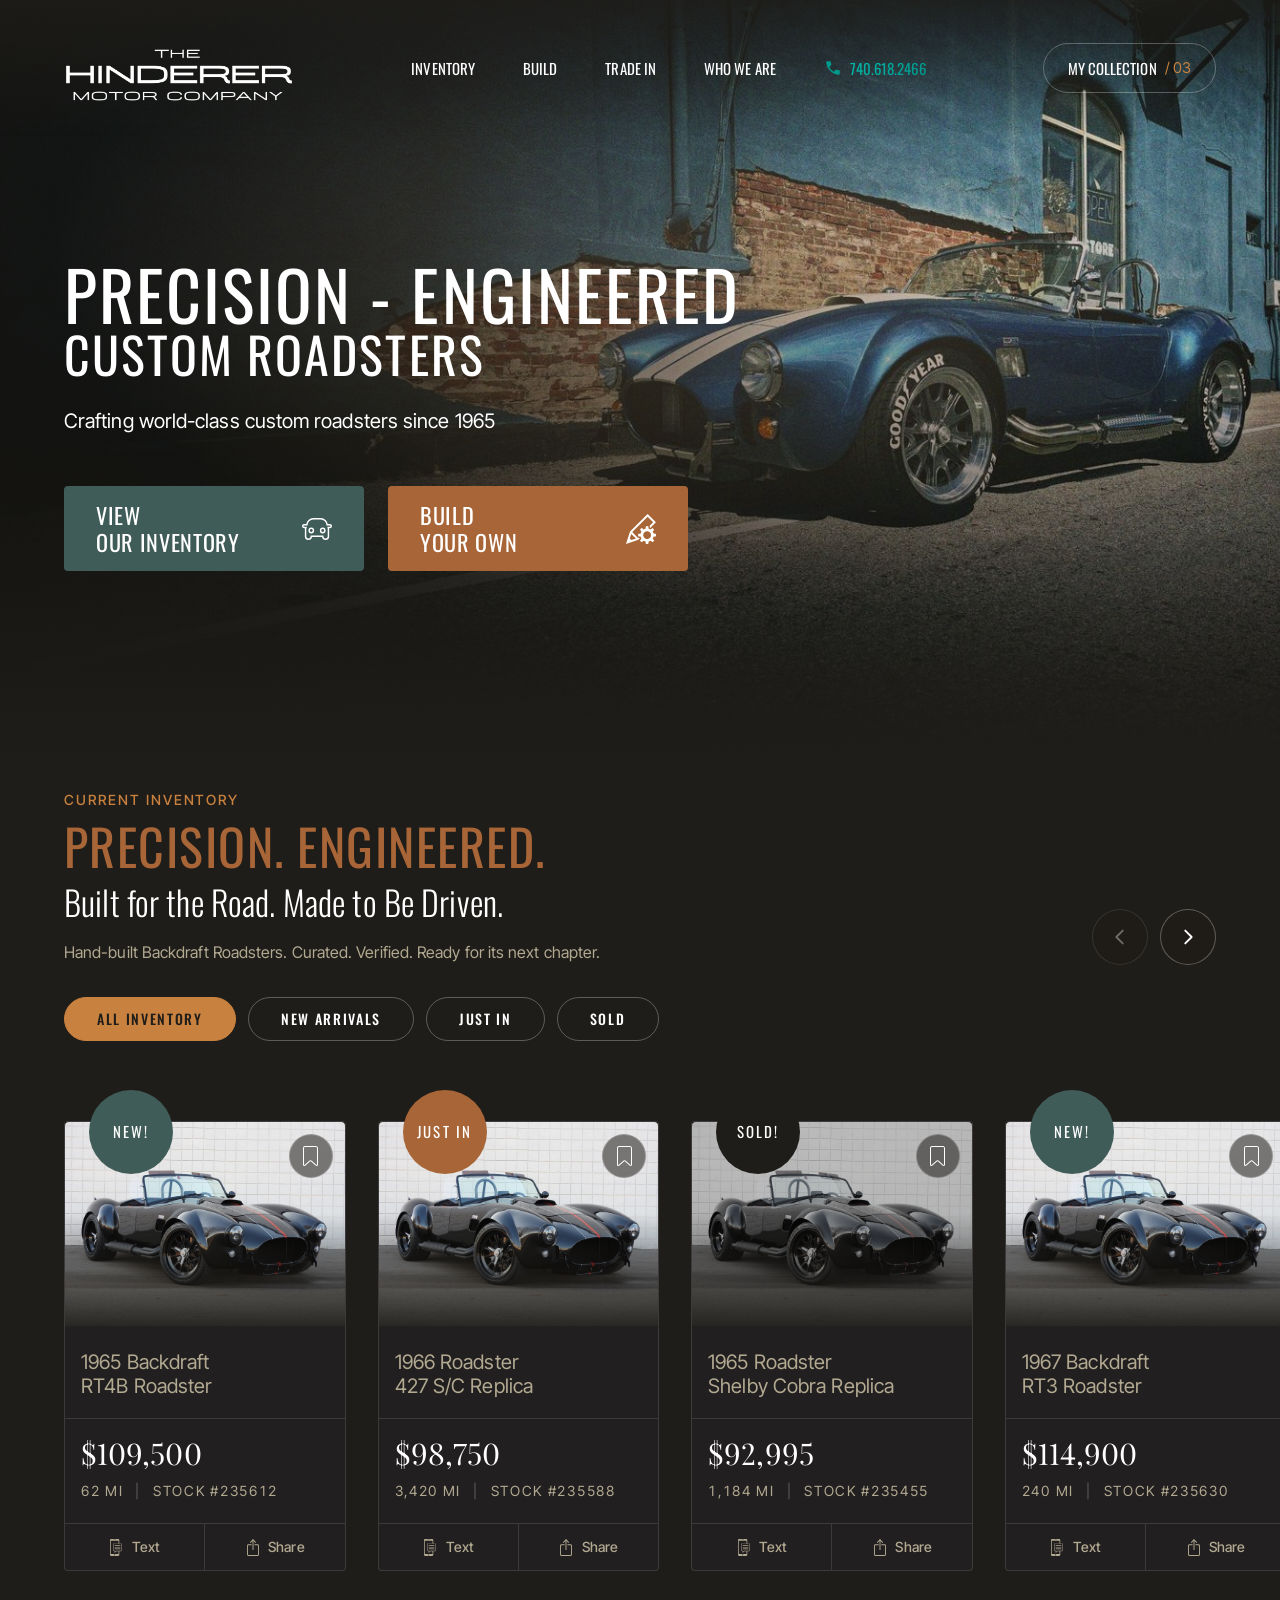
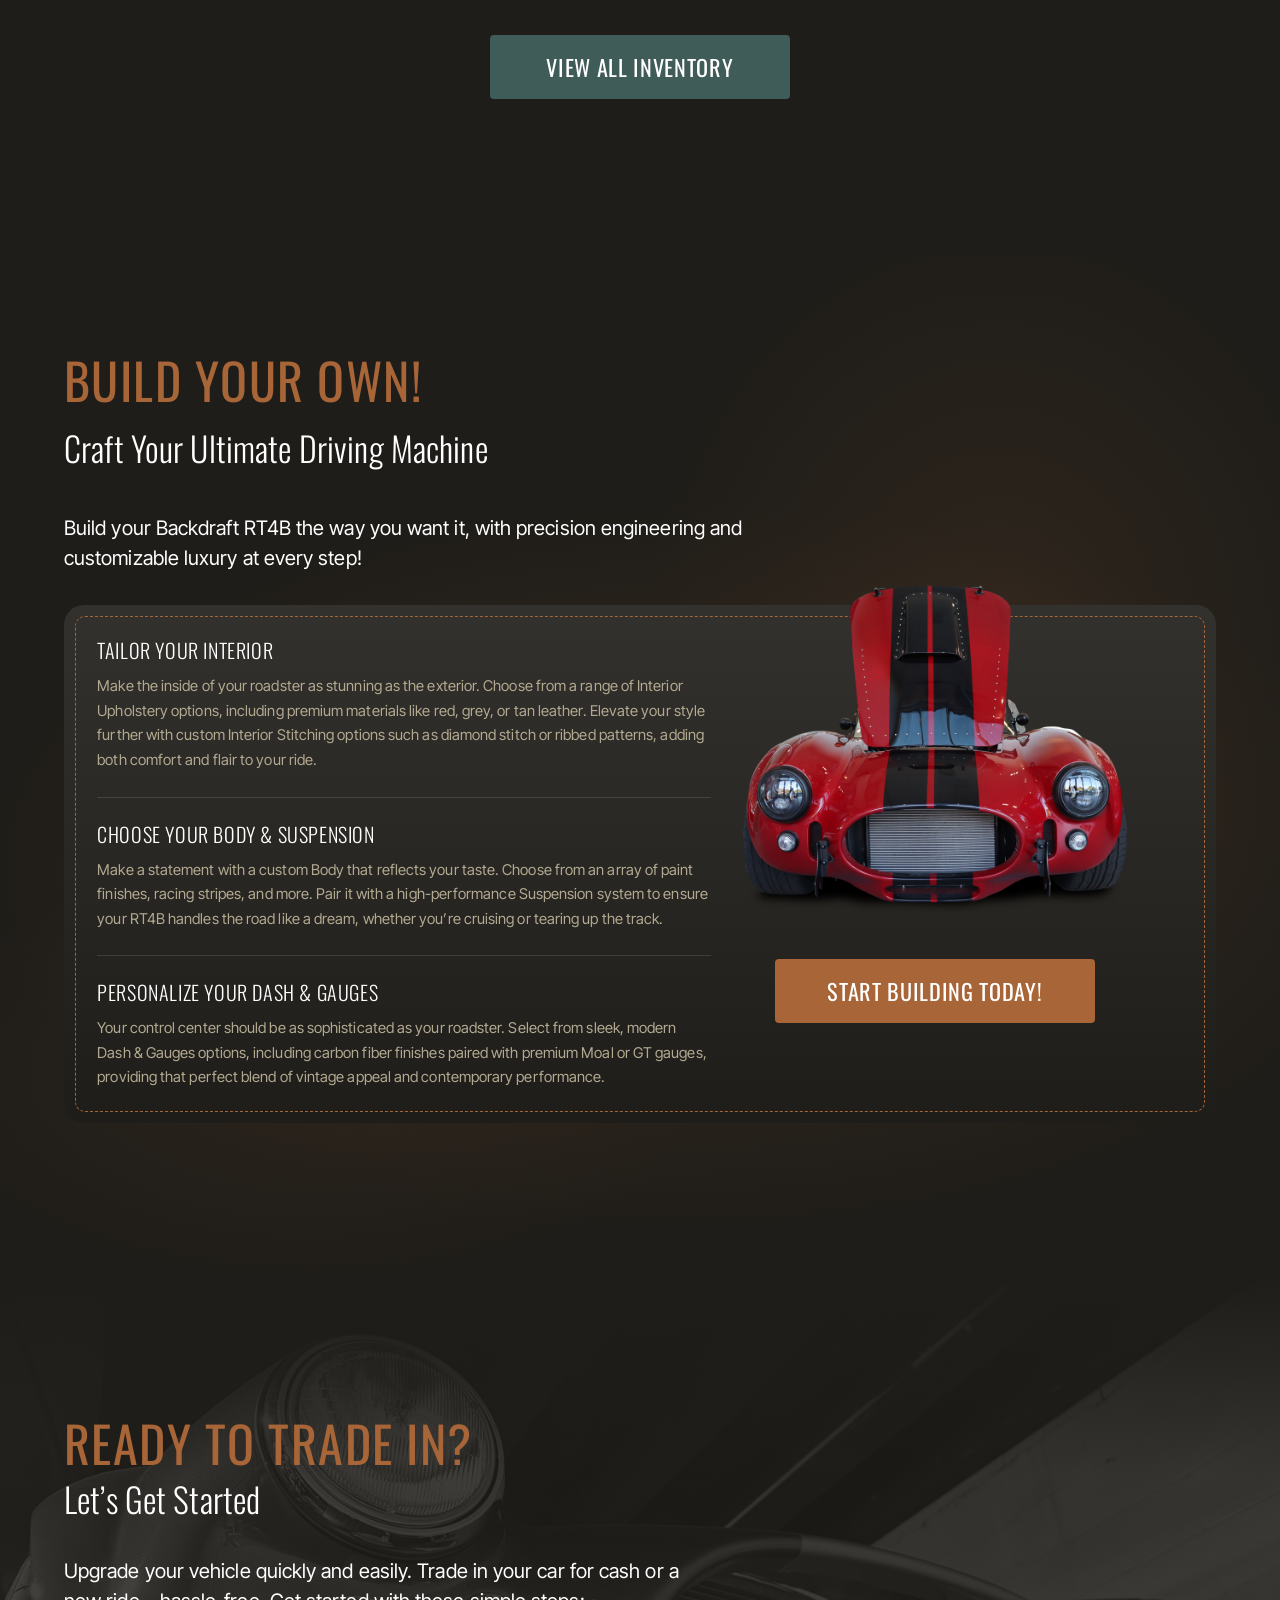
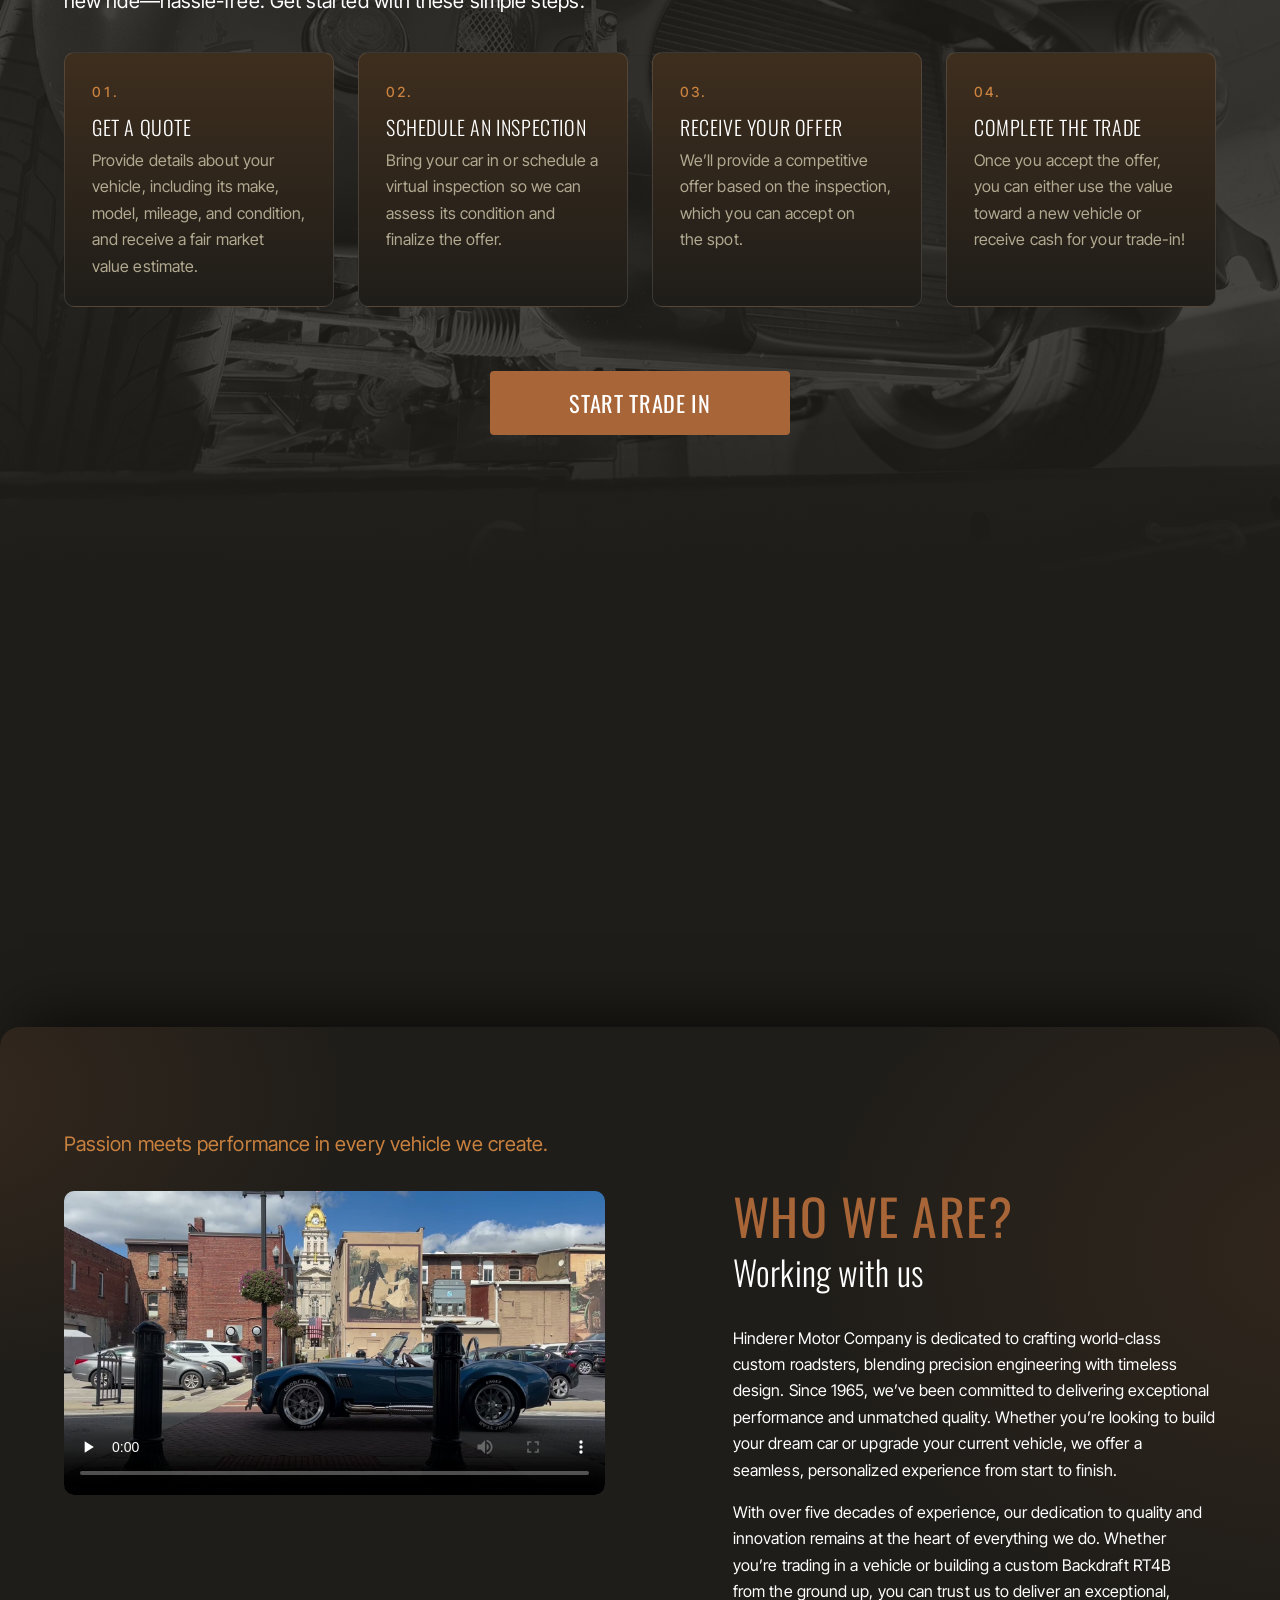
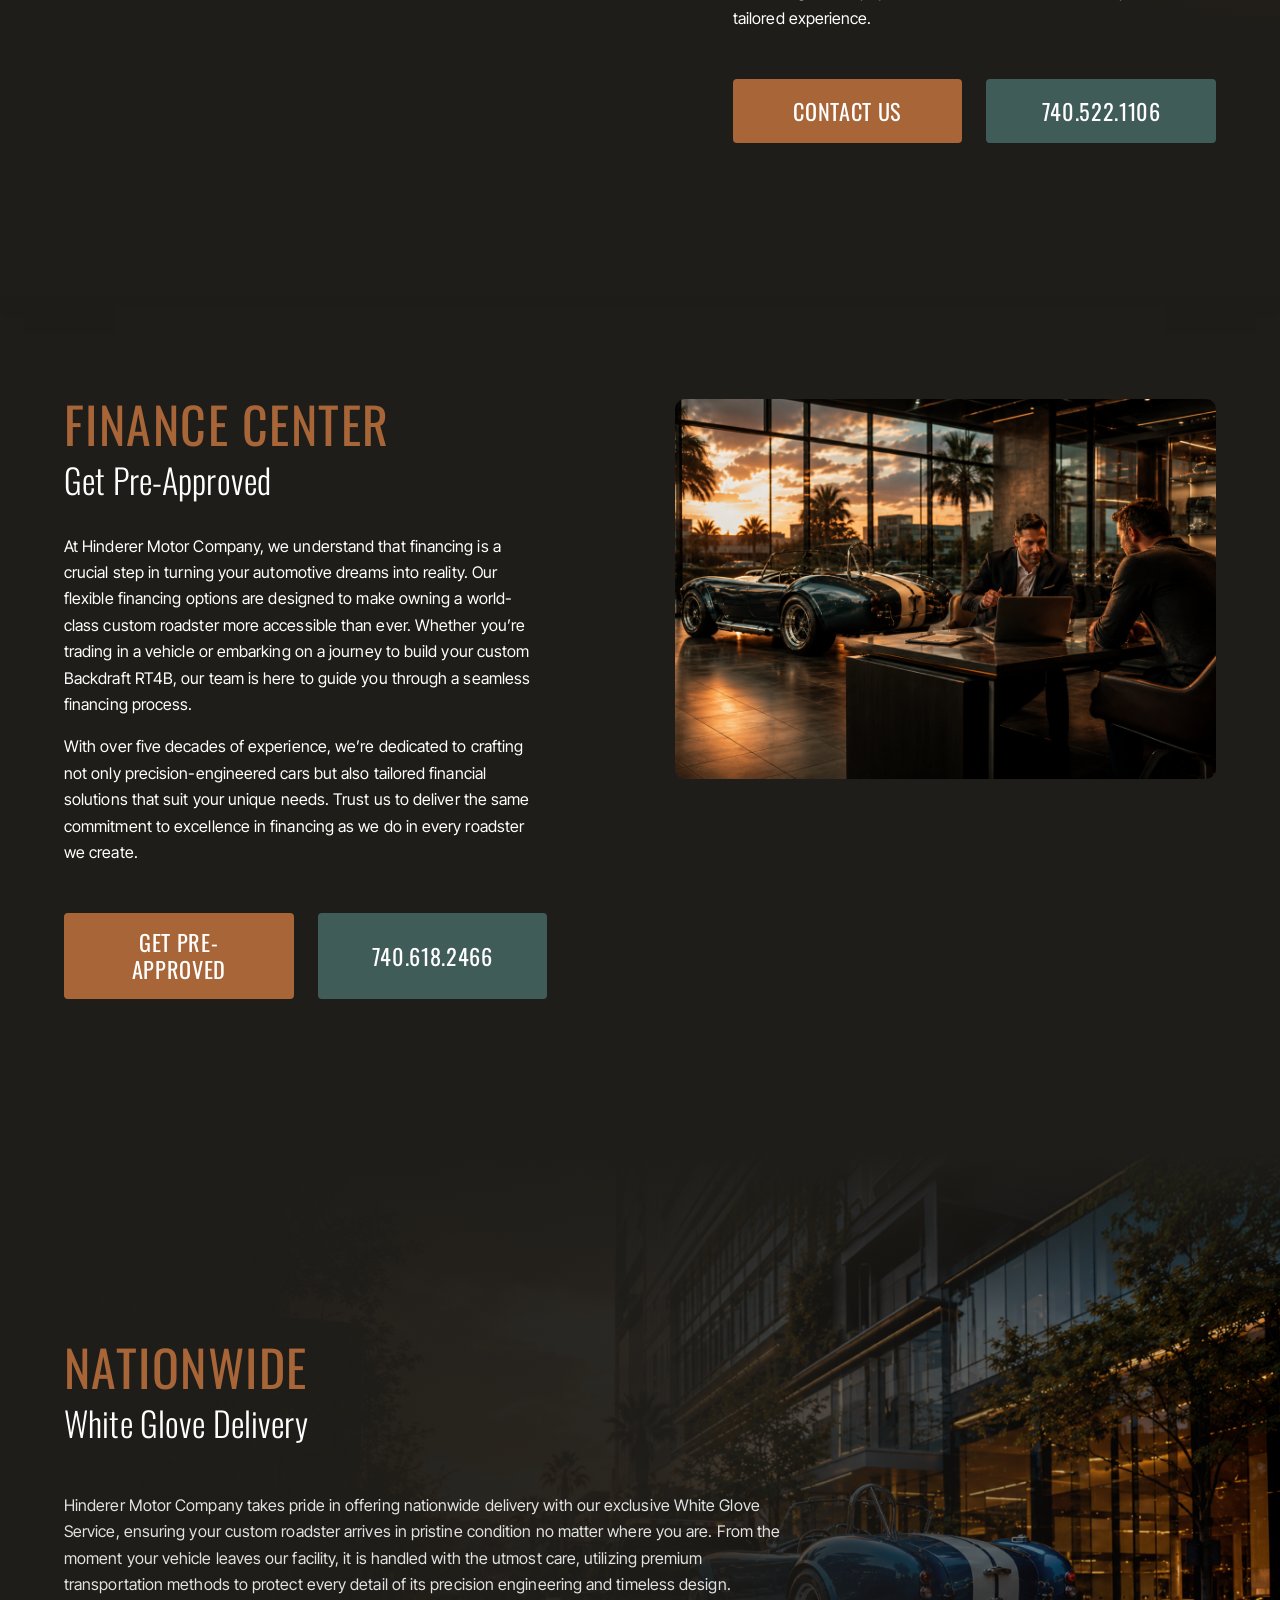
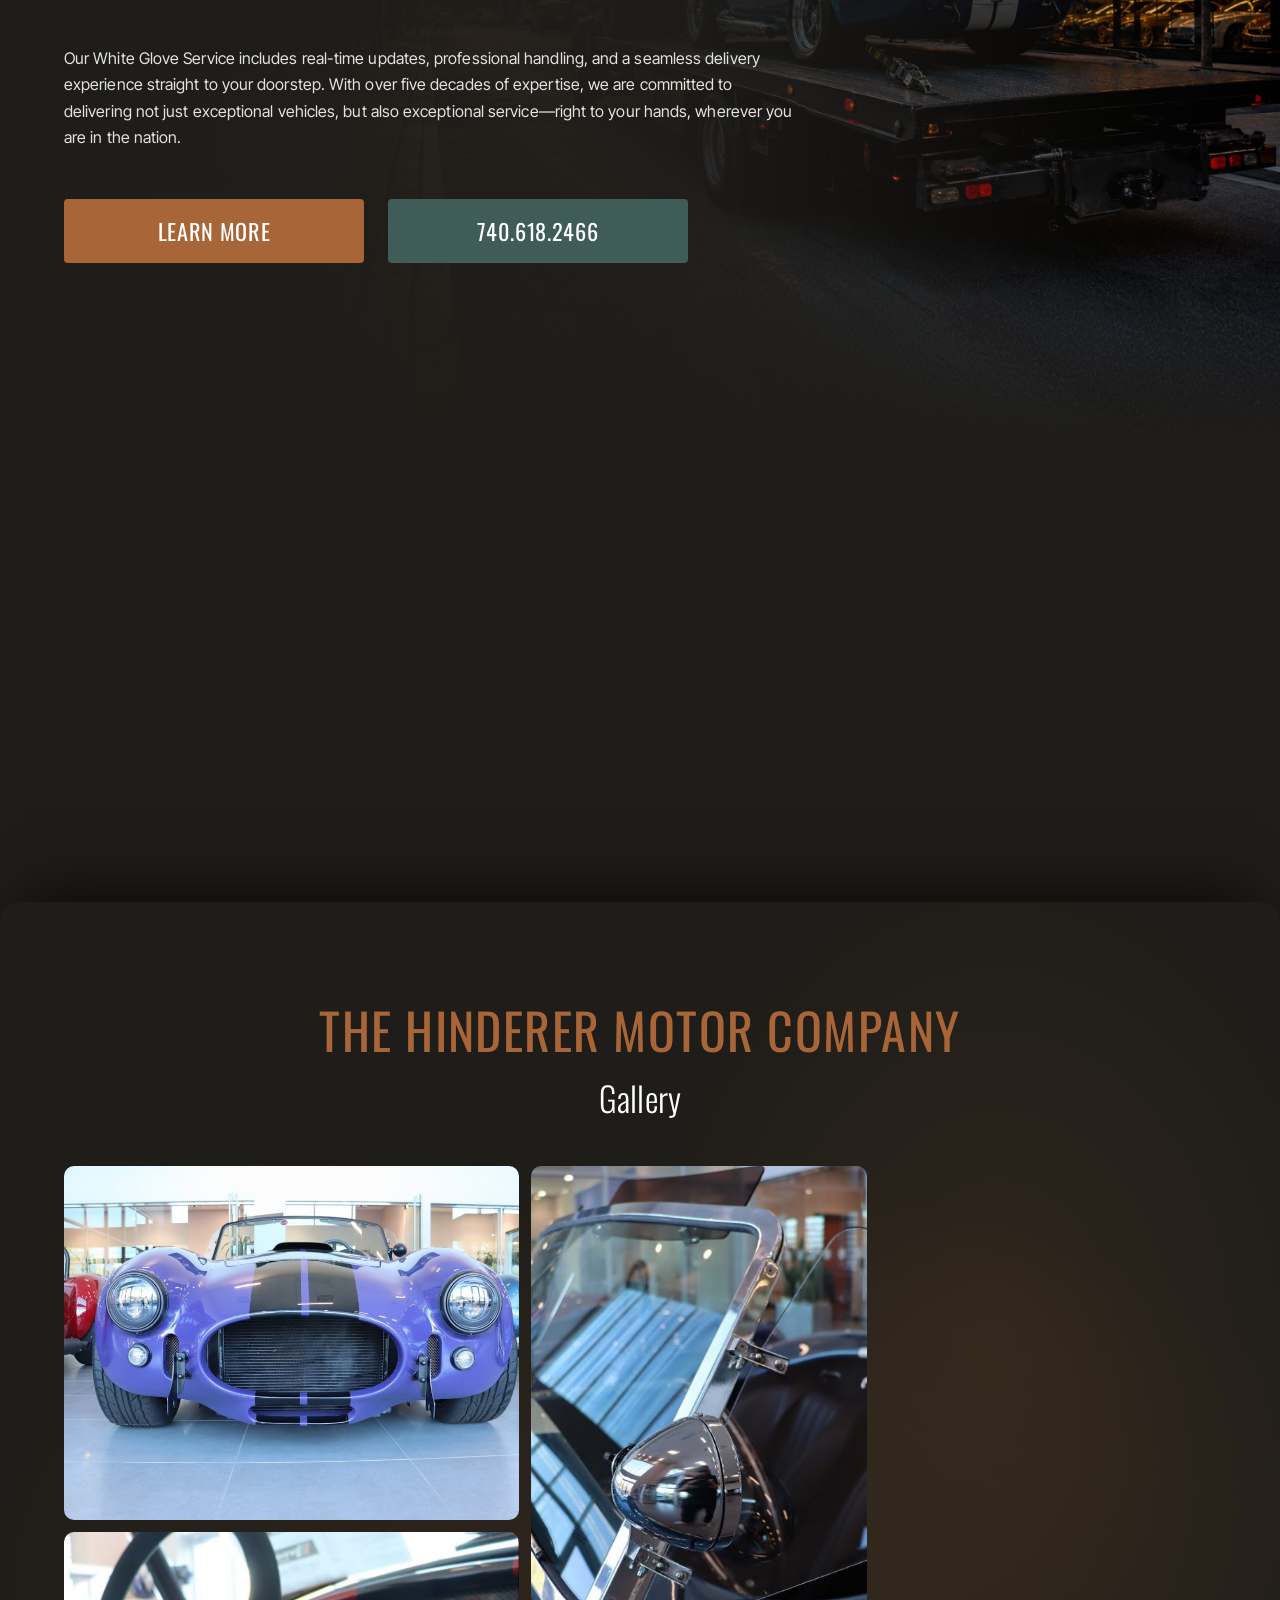
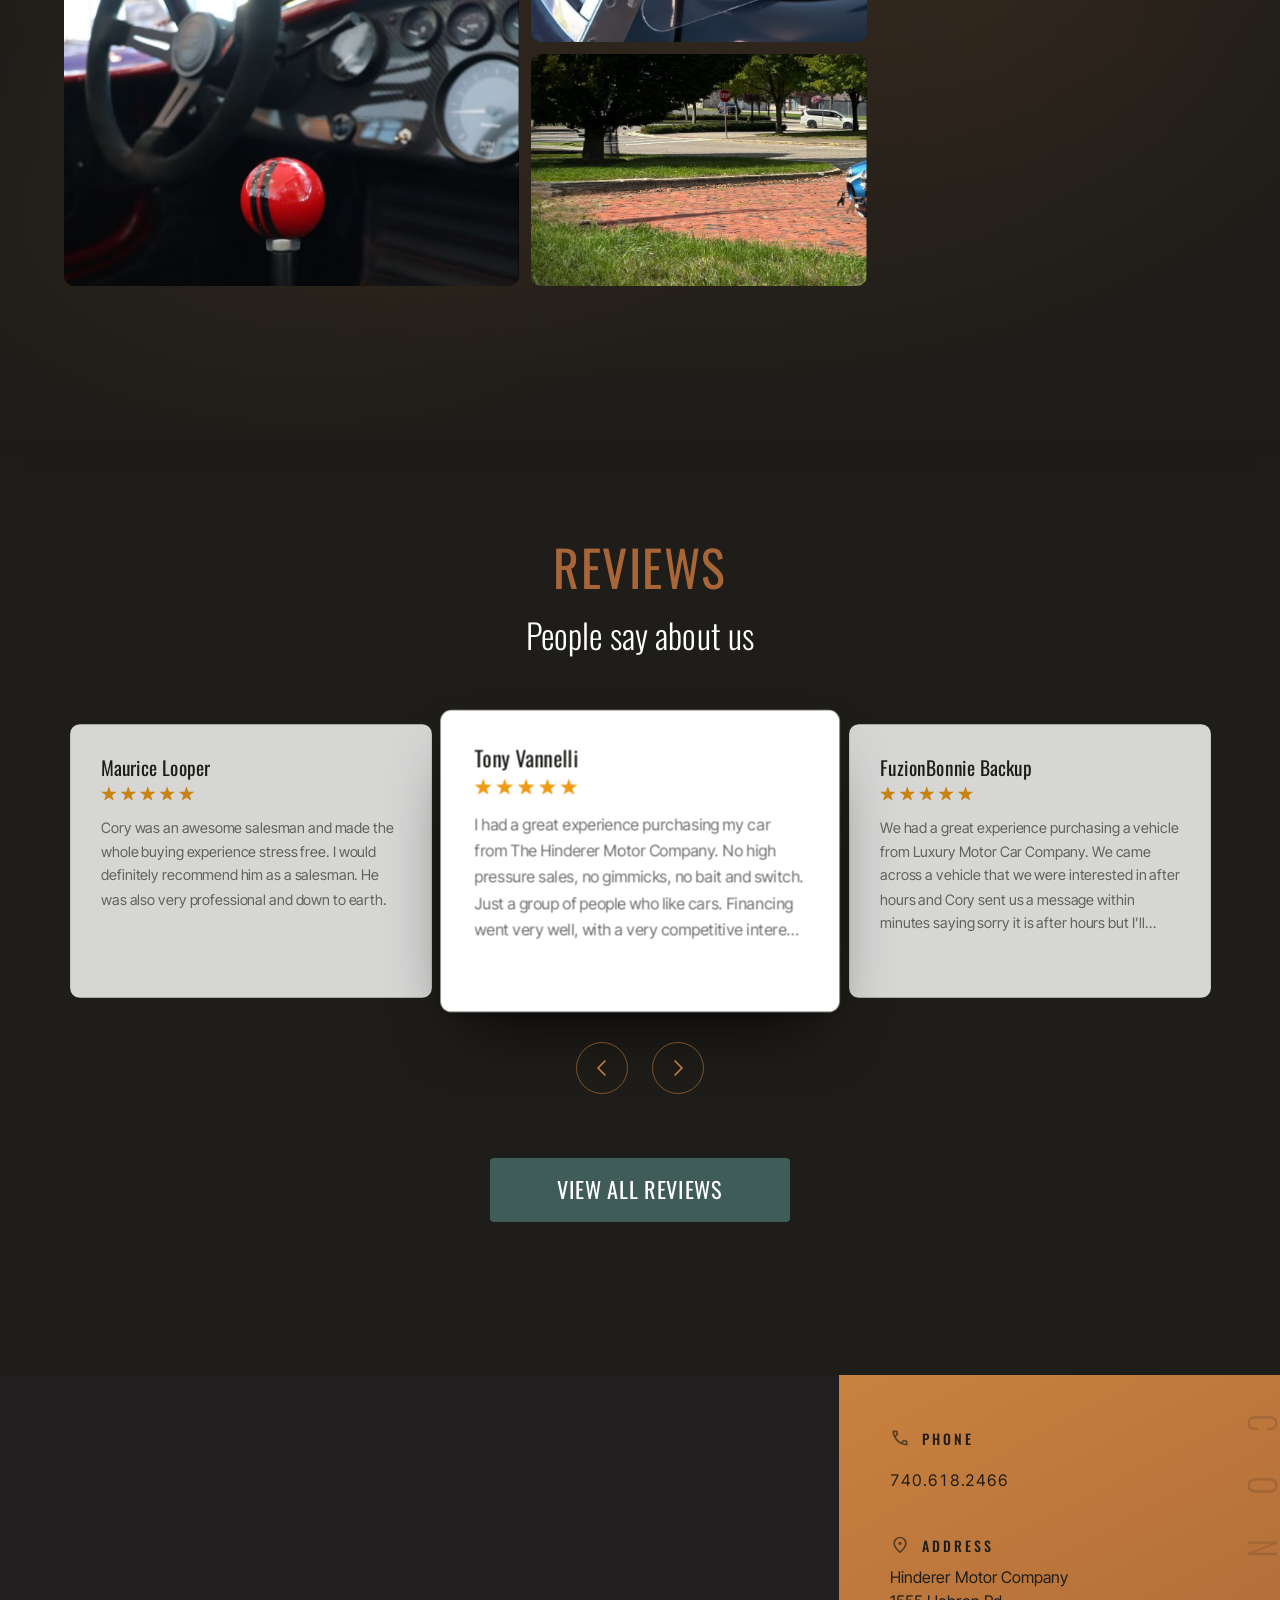
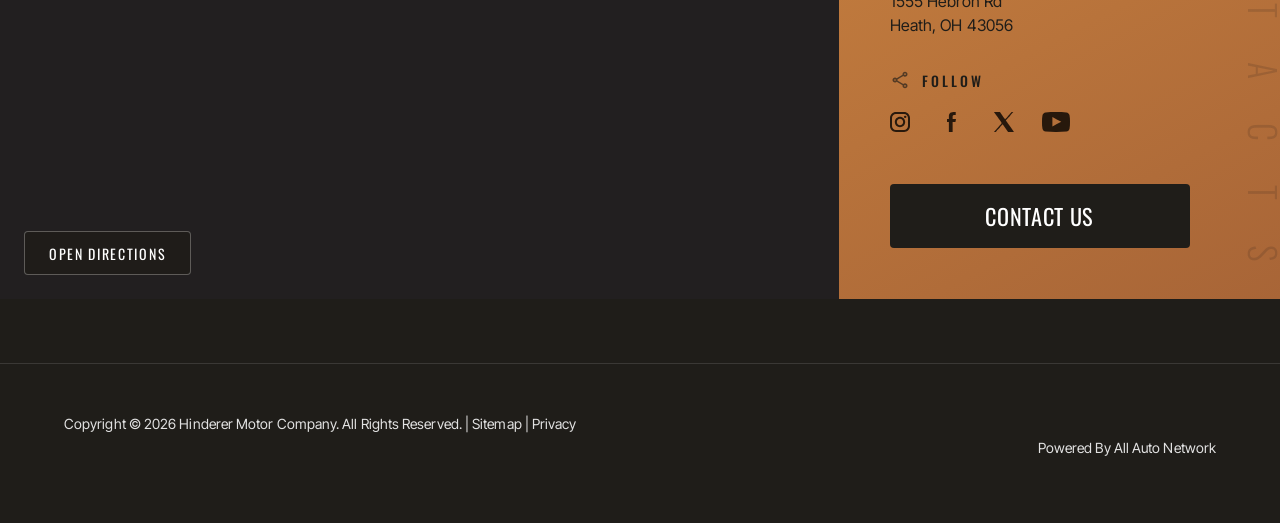
==== index.html @ 15745665 "Advanced search actually opens; phone gets an icon and a white hover ADVANCED SEARCH WAS A LINK TO N" ====
<!doctype html>
<html lang="en">
<head>
  <meta charset="utf-8">
  <meta name="viewport" content="width=device-width, initial-scale=1">

  <title>Hinderer Motor Company — Precision-Engineered Custom Roadsters</title>
  <meta name="description" content="Hinderer Motor Company builds world-class custom roadsters in Heath, Ohio. Browse inventory, spec your own Backdraft RT4B, trade in your vehicle, or arrange nationwide white-glove delivery.">
  <meta name="theme-color" content="#1f1d19">

  <link rel="icon" href="assets/img/logo-hinderer.png" sizes="any">
  <!-- Each viewport preloads only its own hero. Without the media conditions a
       phone would fetch both files and spend its first bytes on the one it will
       never paint. -->
  <link rel="preload" as="image" href="assets/img/hero-cobra.jpg"
        media="(min-width: 48rem)" fetchpriority="high">
  <link rel="preload" as="image" href="assets/img/mobile_hero.jpg"
        media="(max-width: 47.99rem)" fetchpriority="high">

  <!-- Two voices: Oswald carries headline mass, Inter carries reading and
       data. Degular (licensed, not supplied) leads --font-display in
       tokens.css and takes over the moment its @font-face lands — no markup
       change required. -->
  <link rel="preconnect" href="https://fonts.googleapis.com">
  <link rel="preconnect" href="https://fonts.gstatic.com" crossorigin>
  <link href="https://fonts.googleapis.com/css2?family=Inter+Tight:wght@400;500;600&family=Oswald:wght@300;400;500;600&family=Playfair+Display:wght@400;500&display=swap" rel="stylesheet">

  <!-- The cascade, in the order it must load:
       tokens  → the values, and the only place a raw value is written
       system  → layout, rhythm, utilities (this replaced Bootstrap)
       main    → the components
       oswald  → the display-face layer, one link away from being removed -->
  <link rel="stylesheet" href="assets/css/tokens.css">
  <link rel="stylesheet" href="assets/css/system.css">
  <link rel="stylesheet" href="assets/css/main.css">
  <!-- The display face, kept as its own layer rather than folded into main.css:
       it is applied last and can be lifted out in one line if the face changes.
       Every new page loads these four, in this order. -->
  <link rel="stylesheet" href="assets/css/display-oswald.css">

  <!-- Marks that scripting is available, before first paint. Only then does
       the mobile nav collapse behind its toggle; without JS it renders as a
       stacked list and every destination stays reachable. -->
  <script>document.documentElement.className += " js";</script>
</head>

<body>
<a class="skip-link" href="#main">Skip to content</a>

<!-- =====================================================================
     SITE HEADER — shared across every page. Copy verbatim into new pages
     and change only the aria-current on the active nav item.
     ===================================================================== -->
<header class="site-header" id="siteHeader">
  <div class="wrap site-header__inner">

    <a class="brand" href="index.html" aria-label="Hinderer Motor Company — home">
      <img class="brand__mark" src="assets/img/logo-hinderer.png"
           alt="The Hinderer Motor Company — we love what moves you" width="272" height="94">
    </a>

    <button class="nav-toggle" type="button"
            aria-expanded="false" aria-controls="siteNav" data-nav-toggle>
      <span class="sr-only">Menu</span>
      <svg width="24" height="24" viewBox="0 0 24 24" fill="none" aria-hidden="true">
        <path d="M3 6h18M3 12h18M3 18h18" stroke="currentColor" stroke-width="2" stroke-linecap="round"/>
      </svg>
    </button>

    <nav class="site-nav" id="siteNav" aria-label="Primary">
      <ul class="site-nav__list">
        <!-- No aria-current here: this is the home page, and none of these five
             is it. Marking Inventory as current announced the wrong location to
             anyone using a screen reader. -->
        <li><a class="site-nav__link" href="inventory.html">Inventory</a></li>
        <li><a class="site-nav__link" href="#build">Build</a></li>
        <li><a class="site-nav__link" href="#trade">Trade In</a></li>
        <li><a class="site-nav__link" href="#about">Who We Are</a></li>
        <li><a class="site-nav__link site-nav__link--phone" href="tel:+17406182466">
          <svg class="site-nav__phone-icon" viewBox="0 -960 960 960" aria-hidden="true" focusable="false" width="18" height="18"><path fill="currentColor" d="M798-120q-125 0-247-54.5T329-329Q229-429 174.5-551T120-798q0-18 12-30t30-12h162q14 0 25 9.5t13 22.5l26 140q2 16-1 27t-11 19l-97 98q20 37 47.5 71.5T387-386q31 31 65 57.5t72 48.5l94-94q9-9 23.5-13.5T670-390l138 28q14 4 23 14.5t9 23.5v162q0 18-12 30t-30 12Z"/></svg>
          <span class="site-nav__phone-num">740.618.2466</span>
        </a></li>
      </ul>
    </nav>

    <a class="collection-pill" href="saved.html">
      <!-- The words drop out below 23.5rem, where holding them squeezed the logo
           to 51px. They stay in the DOM, so the link is still announced as
           "My Collection / 03" — the count is what is lost visually last. -->
      <span class="collection-pill__label">My Collection</span>
      <span class="num-tabular">/ <span data-saved-count>03</span></span>
    </a>

  </div>
</header>


<main id="main">

  <!-- ===================================================================
       1 · HERO
       =================================================================== -->
  <section class="hero" aria-labelledby="heroTitle">
    <!-- Art direction, not a resize: the 1920×796 landscape crop has nothing
         left of the car once the frame turns portrait, so the phone gets its
         own 440×956 frame where the car sits in the upper third and the ground
         falls away beneath it — which is where the headline and the two tall
         CTAs land. One <picture>, so only the matching file is ever fetched. -->
    <div class="hero__media">
      <picture>
        <source media="(max-width: 47.99rem)"
                srcset="assets/img/mobile_hero.jpg"
                width="440" height="956">
        <img src="assets/img/hero-cobra.jpg"
             alt="A blue Backdraft roadster with a white racing stripe parked against a painted brick wall"
             width="1920" height="796" fetchpriority="high">
      </picture>
    </div>

    <div class="wrap hero__content">
      <div class="hero__text" data-scene>
        <h1 class="hero__title" id="heroTitle" data-rise="left">
          Precision&nbsp;-&nbsp;Engineered
          <span>Custom Roadsters</span>
        </h1>
        <p class="hero__tagline" data-rise="left">Crafting world-class custom roadsters since 1965</p>

        <div class="hero__actions" data-rise="up">
          <a class="btn-hmc btn-hmc--secondary btn-hmc--tall" href="inventory.html">
            <span>View<br>Our Inventory</span>
            <img class="btn-hmc__icon" src="assets/icons/arrow-inventory.svg" alt="" aria-hidden="true" width="40" height="28">
          </a>
          <a class="btn-hmc btn-hmc--primary btn-hmc--tall" href="#build">
            <span>Build<br>Your Own</span>
            <img class="btn-hmc__icon" src="assets/icons/arrow-build.svg" alt="" aria-hidden="true" width="30" height="30">
          </a>
        </div>
      </div>
    </div>
  </section>


  <!-- ===================================================================
       2 · INVENTORY RAIL
       =================================================================== -->
  <section class="section section--tight-top" id="inventory" aria-labelledby="inventoryTitle">
    <div class="wrap">

      <div class="rail-head">
        <div class="rail-head__text">
          <p class="eyebrow">Current inventory</p>
          <!-- The heading names the promise; the line underneath states what
               the promise is for. Two ranks, one thought — and it is the same
               .section-sub every other section on the page uses, so the serif
               stays where it was earned: on the price, inside the card. -->
          <h2 class="section-title" id="inventoryTitle">Precision. Engineered.</h2>
          <p class="section-sub">Built for the Road. Made to Be Driven.</p>
          <p class="rail-head__note">Hand-built Backdraft Roadsters. Curated. Verified.
            Ready for its next chapter.</p>
        </div>

        <div class="rail-nav">
          <button class="btn-round" type="button" data-rail-prev="vehicleRail">
            <span class="sr-only">Scroll inventory left</span>
            <svg viewBox="0 0 24 24" fill="none" aria-hidden="true">
              <path d="M15 5l-7 7 7 7" stroke="currentColor" stroke-width="2" stroke-linecap="round" stroke-linejoin="round"/>
            </svg>
          </button>
          <button class="btn-round" type="button" data-rail-next="vehicleRail">
            <span class="sr-only">Scroll inventory right</span>
            <svg viewBox="0 0 24 24" fill="none" aria-hidden="true">
              <path d="M9 5l7 7-7 7" stroke="currentColor" stroke-width="2" stroke-linecap="round" stroke-linejoin="round"/>
            </svg>
          </button>
        </div>
      </div>

      <!-- Real filters, not decoration: each one hides the cards that do not
           match, and the count is announced so the change is not visual-only. -->
      <div class="filters" role="group" aria-label="Filter inventory" data-filters>
        <button class="filter is-active" type="button" data-filter="all" aria-pressed="true">All inventory</button>
        <button class="filter" type="button" data-filter="new" aria-pressed="false">New arrivals</button>
        <button class="filter" type="button" data-filter="just" aria-pressed="false">Just in</button>
        <button class="filter" type="button" data-filter="sold" aria-pressed="false">Sold</button>
      </div>
      <p class="sr-only" role="status" data-filter-status></p>
    </div>

    <ul class="rail" id="vehicleRail" tabindex="0" role="list"
        aria-label="Inventory — scroll horizontally">

      <!-- VEHICLE CARD — the repeating unit. Duplicate one <li> per vehicle.
           Titles, prices, mileage and stock numbers are PLACEHOLDERS standing in
           for the real feed; only the photograph is final. -->
      <li class="vehicle vehicle--new" data-status="new">
        <div class="vehicle__media">
          <img src="assets/img/inventory-1.jpg" alt="1965 Backdraft RT4B Roadster" width="381" height="278" loading="lazy">
          <p class="vehicle__status">New!</p>
          <button class="vehicle__save" type="button" aria-pressed="false">
            <span class="sr-only">Save this vehicle</span>
            <span class="vehicle__save-icon" aria-hidden="true"></span>
          </button>
        </div>
        <div class="vehicle__body">
          <h3 class="vehicle__title"><a href="vehicle.html">1965 Backdraft RT4B Roadster</a></h3>
          <p class="vehicle__price">$109,500</p>
          <p class="vehicle__meta">
            <span class="num-tabular">62 mi</span>
            <span class="vehicle__meta-sep" aria-hidden="true">|</span>
            <span class="num-tabular">Stock #235612</span>
          </p>
          <div class="vehicle__actions">
            <a class="btn-card" href="sms:+17406182466">
              <span class="btn-card__icon btn-card__icon--text" aria-hidden="true"></span>Text
            </a>
            <button class="btn-card" type="button">
              <span class="btn-card__icon btn-card__icon--share" aria-hidden="true"></span>Share
            </button>
          </div>
        </div>
      </li>
      <li class="vehicle vehicle--just" data-status="just">
        <div class="vehicle__media">
          <img src="assets/img/inventory-1.jpg" alt="1966 Roadster 427 S/C Replica" width="381" height="278" loading="lazy">
          <p class="vehicle__status">Just in</p>
          <button class="vehicle__save" type="button" aria-pressed="false">
            <span class="sr-only">Save this vehicle</span>
            <span class="vehicle__save-icon" aria-hidden="true"></span>
          </button>
        </div>
        <div class="vehicle__body">
          <h3 class="vehicle__title"><a href="vehicle.html">1966 Roadster 427 S/C Replica</a></h3>
          <p class="vehicle__price">$98,750</p>
          <p class="vehicle__meta">
            <span class="num-tabular">3,420 mi</span>
            <span class="vehicle__meta-sep" aria-hidden="true">|</span>
            <span class="num-tabular">Stock #235588</span>
          </p>
          <div class="vehicle__actions">
            <a class="btn-card" href="sms:+17406182466">
              <span class="btn-card__icon btn-card__icon--text" aria-hidden="true"></span>Text
            </a>
            <button class="btn-card" type="button">
              <span class="btn-card__icon btn-card__icon--share" aria-hidden="true"></span>Share
            </button>
          </div>
        </div>
      </li>
      <li class="vehicle vehicle--sold" data-status="sold">
        <div class="vehicle__media">
          <img src="assets/img/inventory-1.jpg" alt="1965 Roadster Shelby Cobra Replica" width="381" height="278" loading="lazy">
          <p class="vehicle__status">Sold!</p>
          <button class="vehicle__save" type="button" aria-pressed="false">
            <span class="sr-only">Save this vehicle</span>
            <span class="vehicle__save-icon" aria-hidden="true"></span>
          </button>
        </div>
        <div class="vehicle__body">
          <h3 class="vehicle__title"><a href="vehicle.html">1965 Roadster Shelby Cobra Replica</a></h3>
          <p class="vehicle__price">$92,995</p>
          <p class="vehicle__meta">
            <span class="num-tabular">1,184 mi</span>
            <span class="vehicle__meta-sep" aria-hidden="true">|</span>
            <span class="num-tabular">Stock #235455</span>
          </p>
          <div class="vehicle__actions">
            <a class="btn-card" href="sms:+17406182466">
              <span class="btn-card__icon btn-card__icon--text" aria-hidden="true"></span>Text
            </a>
            <button class="btn-card" type="button">
              <span class="btn-card__icon btn-card__icon--share" aria-hidden="true"></span>Share
            </button>
          </div>
        </div>
      </li>
      <li class="vehicle vehicle--new" data-status="new">
        <div class="vehicle__media">
          <img src="assets/img/inventory-1.jpg" alt="1967 Backdraft RT3 Roadster" width="381" height="278" loading="lazy">
          <p class="vehicle__status">New!</p>
          <button class="vehicle__save" type="button" aria-pressed="false">
            <span class="sr-only">Save this vehicle</span>
            <span class="vehicle__save-icon" aria-hidden="true"></span>
          </button>
        </div>
        <div class="vehicle__body">
          <h3 class="vehicle__title"><a href="vehicle.html">1967 Backdraft RT3 Roadster</a></h3>
          <p class="vehicle__price">$114,900</p>
          <p class="vehicle__meta">
            <span class="num-tabular">240 mi</span>
            <span class="vehicle__meta-sep" aria-hidden="true">|</span>
            <span class="num-tabular">Stock #235630</span>
          </p>
          <div class="vehicle__actions">
            <a class="btn-card" href="sms:+17406182466">
              <span class="btn-card__icon btn-card__icon--text" aria-hidden="true"></span>Text
            </a>
            <button class="btn-card" type="button">
              <span class="btn-card__icon btn-card__icon--share" aria-hidden="true"></span>Share
            </button>
          </div>
        </div>
      </li>
      <li class="vehicle vehicle--just" data-status="just">
        <div class="vehicle__media">
          <img src="assets/img/inventory-1.jpg" alt="1965 Roadster 427 SCX Replica" width="381" height="278" loading="lazy">
          <p class="vehicle__status">Just in</p>
          <button class="vehicle__save" type="button" aria-pressed="false">
            <span class="sr-only">Save this vehicle</span>
            <span class="vehicle__save-icon" aria-hidden="true"></span>
          </button>
        </div>
        <div class="vehicle__body">
          <h3 class="vehicle__title"><a href="vehicle.html">1965 Roadster 427 SCX Replica</a></h3>
          <p class="vehicle__price">$104,900</p>
          <p class="vehicle__meta">
            <span class="num-tabular">28 mi</span>
            <span class="vehicle__meta-sep" aria-hidden="true">|</span>
            <span class="num-tabular">Stock #235644</span>
          </p>
          <div class="vehicle__actions">
            <a class="btn-card" href="sms:+17406182466">
              <span class="btn-card__icon btn-card__icon--text" aria-hidden="true"></span>Text
            </a>
            <button class="btn-card" type="button">
              <span class="btn-card__icon btn-card__icon--share" aria-hidden="true"></span>Share
            </button>
          </div>
        </div>
      </li>
      <li class="vehicle vehicle--sold" data-status="sold">
        <div class="vehicle__media">
          <img src="assets/img/inventory-1.jpg" alt="1966 Backdraft RT4B Roadster" width="381" height="278" loading="lazy">
          <p class="vehicle__status">Sold!</p>
          <button class="vehicle__save" type="button" aria-pressed="false">
            <span class="sr-only">Save this vehicle</span>
            <span class="vehicle__save-icon" aria-hidden="true"></span>
          </button>
        </div>
        <div class="vehicle__body">
          <h3 class="vehicle__title"><a href="vehicle.html">1966 Backdraft RT4B Roadster</a></h3>
          <p class="vehicle__price">$89,900</p>
          <p class="vehicle__meta">
            <span class="num-tabular">7,865 mi</span>
            <span class="vehicle__meta-sep" aria-hidden="true">|</span>
            <span class="num-tabular">Stock #235401</span>
          </p>
          <div class="vehicle__actions">
            <a class="btn-card" href="sms:+17406182466">
              <span class="btn-card__icon btn-card__icon--text" aria-hidden="true"></span>Text
            </a>
            <button class="btn-card" type="button">
              <span class="btn-card__icon btn-card__icon--share" aria-hidden="true"></span>Share
            </button>
          </div>
        </div>
      </li>
      <li class="vehicle vehicle--new" data-status="new">
        <div class="vehicle__media">
          <img src="assets/img/inventory-1.jpg" alt="1968 Roadster Shelby Cobra Replica" width="381" height="278" loading="lazy">
          <p class="vehicle__status">New!</p>
          <button class="vehicle__save" type="button" aria-pressed="false">
            <span class="sr-only">Save this vehicle</span>
            <span class="vehicle__save-icon" aria-hidden="true"></span>
          </button>
        </div>
        <div class="vehicle__body">
          <h3 class="vehicle__title"><a href="vehicle.html">1968 Roadster Shelby Cobra Replica</a></h3>
          <p class="vehicle__price">$118,400</p>
          <p class="vehicle__meta">
            <span class="num-tabular">95 mi</span>
            <span class="vehicle__meta-sep" aria-hidden="true">|</span>
            <span class="num-tabular">Stock #235651</span>
          </p>
          <div class="vehicle__actions">
            <a class="btn-card" href="sms:+17406182466">
              <span class="btn-card__icon btn-card__icon--text" aria-hidden="true"></span>Text
            </a>
            <button class="btn-card" type="button">
              <span class="btn-card__icon btn-card__icon--share" aria-hidden="true"></span>Share
            </button>
          </div>
        </div>
      </li>
      <li class="vehicle vehicle--just" data-status="just">
        <div class="vehicle__media">
          <img src="assets/img/inventory-1.jpg" alt="1965 Backdraft RT4 Roadster" width="381" height="278" loading="lazy">
          <p class="vehicle__status">Just in</p>
          <button class="vehicle__save" type="button" aria-pressed="false">
            <span class="sr-only">Save this vehicle</span>
            <span class="vehicle__save-icon" aria-hidden="true"></span>
          </button>
        </div>
        <div class="vehicle__body">
          <h3 class="vehicle__title"><a href="vehicle.html">1965 Backdraft RT4 Roadster</a></h3>
          <p class="vehicle__price">$96,500</p>
          <p class="vehicle__meta">
            <span class="num-tabular">410 mi</span>
            <span class="vehicle__meta-sep" aria-hidden="true">|</span>
            <span class="num-tabular">Stock #235662</span>
          </p>
          <div class="vehicle__actions">
            <a class="btn-card" href="sms:+17406182466">
              <span class="btn-card__icon btn-card__icon--text" aria-hidden="true"></span>Text
            </a>
            <button class="btn-card" type="button">
              <span class="btn-card__icon btn-card__icon--share" aria-hidden="true"></span>Share
            </button>
          </div>
        </div>
      </li>

    </ul>

    <div class="wrap">
      <div class="cta-centre">
        <a class="btn-hmc btn-hmc--secondary btn-hmc--centred btn-hmc--wide" href="inventory.html">View All Inventory</a>
      </div>
    </div>
  </section>


  <!-- ===================================================================
       3 · BUILD YOUR OWN
       =================================================================== -->
  <section class="section" id="build" aria-labelledby="buildTitle">
    <div class="wrap">

      <div class="section-head stack" data-scene>
        <h2 class="section-title" id="buildTitle" data-rise="left">Build your Own!</h2>
        <p class="section-sub" data-rise="left">Craft Your Ultimate Driving Machine</p>
        <p class="lead build__intro" data-rise="left">
          Build your Backdraft RT4B the way you want it, with precision engineering and
          customizable luxury at every step!
        </p>
      </div>

      <div class="build__panel">
        <div class="build__panel-inner">

          <div class="spec-list" data-scene>
              <div data-rise="up">
                <h3 class="spec-list__title">Tailor Your Interior</h3>
                <p class="spec-list__body">
                  Make the inside of your roadster as stunning as the exterior. Choose from a range of
                  Interior Upholstery options, including premium materials like red, grey, or tan leather.
                  Elevate your style further with custom Interior Stitching options such as diamond stitch
                  or ribbed patterns, adding both comfort and flair to your ride.
                </p>
              </div>
              <div data-rise="up">
                <h3 class="spec-list__title">Choose Your Body &amp; Suspension</h3>
                <p class="spec-list__body">
                  Make a statement with a custom Body that reflects your taste. Choose from an array of
                  paint finishes, racing stripes, and more. Pair it with a high-performance Suspension
                  system to ensure your RT4B handles the road like a dream, whether you’re cruising or
                  tearing up the track.
                </p>
              </div>
              <div data-rise="up">
                <h3 class="spec-list__title">Personalize Your Dash &amp; Gauges</h3>
                <p class="spec-list__body">
                  Your control center should be as sophisticated as your roadster. Select from sleek,
                  modern Dash &amp; Gauges options, including carbon fiber finishes paired with premium
                  Moal or GT gauges, providing that perfect blend of vintage appeal and contemporary
                  performance.
                </p>
              </div>
          </div>

          <!-- Vehicle and its action are one mass: the button belongs to the car,
               so they are grouped and spaced together rather than pinned to
               opposite edges of the plate with a hole between them. -->
          <div class="build__aside" data-scene>
            <figure class="build__media bare" data-rise="up" data-parallax="6">
              <img src="assets/img/build-cobra.png"
                   alt="A red Backdraft roadster with twin white racing stripes, seen head-on"
                   width="710" height="621" loading="lazy">
            </figure>

            <div class="build__cta" data-rise="up">
              <a class="btn-hmc btn-hmc--primary btn-hmc--centred btn-hmc--wide" href="build.html">Start Building Today!</a>
            </div>
          </div>

        </div>
      </div>

    </div>
  </section>


  <!-- ===================================================================
       4 · TRADE IN
       =================================================================== -->
  <section class="section scene" id="trade" aria-labelledby="tradeTitle">
    <div class="scene__stage">
    <div class="scene__media">
      <img src="assets/img/tradein-bg.jpg" alt="" aria-hidden="true" width="1920" height="1150" loading="lazy">
    </div>

    <div class="wrap scene__content" data-scene>
      <!-- Staircase: each line starts further in than the one above it, so the
           head reads as one descending gesture rather than three stacked rows. -->
      <div class="section-head trade__head">
        <h2 class="section-title scene__line" id="tradeTitle" data-rise="left">Ready to Trade In?</h2>
        <p class="section-sub scene__line" data-rise="left">Let’s Get Started</p>
        <p class="lead scene__line" data-rise="left">
          Upgrade your vehicle quickly and easily. Trade in your car for cash or a new
          ride—hassle-free. Get started with these simple steps:
        </p>
      </div>

      <ol class="steps list-bare">
        <li class="step" data-rise="up">
          <p class="step__index">01.</p>
          <h3 class="step__title">Get a Quote</h3>
          <p class="step__body">
            Provide details about your vehicle, including its make, model, mileage, and condition,
            and receive a fair market value estimate.
          </p>
        </li>
        <li class="step" data-rise="up">
          <p class="step__index">02.</p>
          <h3 class="step__title">Schedule an Inspection</h3>
          <p class="step__body">
            Bring your car in or schedule a virtual inspection so we can assess its condition and
            finalize the offer.
          </p>
        </li>
        <li class="step" data-rise="up">
          <p class="step__index">03.</p>
          <h3 class="step__title">Receive Your Offer</h3>
          <p class="step__body">
            We’ll provide a competitive offer based on the inspection, which you can accept on
            the spot.
          </p>
        </li>
        <li class="step" data-rise="up">
          <p class="step__index">04.</p>
          <h3 class="step__title">Complete the Trade</h3>
          <p class="step__body">
            Once you accept the offer, you can either use the value toward a new vehicle or
            receive cash for your trade-in!
          </p>
        </li>
      </ol>

      <div class="cta-centre" data-rise="up">
        <a class="btn-hmc btn-hmc--primary btn-hmc--centred btn-hmc--wide" href="trade-in.html">Start Trade In</a>
      </div>
    </div>
    </div>
  </section>


  <!-- ===================================================================
       5 · WHO WE ARE
       =================================================================== -->
  <!-- Overlaps the held scene above: it rides up over the trade-in stage while
       that stage's own content sinks and blurs away beneath it. -->
  <section class="section section--overlap" id="about" aria-labelledby="aboutTitle">
    <div class="wrap">
      <p class="standfirst">Passion meets performance in every vehicle we create.</p>

      <div class="split u-mt-6" data-scene>
        <figure data-rise="up" class="split__media split__media--16x9 bare">
          <video controls preload="none" playsinline
                 poster="assets/img/whoweare-poster.jpg"
                 aria-label="A Backdraft roadster on Courthouse Square in Newark, Ohio">
            <source src="assets/video/about-us.webm" type="video/webm">
            <source src="assets/video/about-us.mp4" type="video/mp4">
            Your browser cannot play this video. The same story is told in the text beside it.
          </video>
        </figure>

        <div class="split__body stack">
          <h2 data-rise="right" class="section-title" id="aboutTitle">Who we are?</h2>
          <p data-rise="right" class="section-sub">Working with us</p>
          <p data-rise="right">
            Hinderer Motor Company is dedicated to crafting world-class custom roadsters, blending
            precision engineering with timeless design. Since 1965, we’ve been committed to
            delivering exceptional performance and unmatched quality. Whether you’re looking to
            build your dream car or upgrade your current vehicle, we offer a seamless, personalized
            experience from start to finish.
          </p>
          <p data-rise="right">
            With over five decades of experience, our dedication to quality and innovation remains
            at the heart of everything we do. Whether you’re trading in a vehicle or building a
            custom Backdraft RT4B from the ground up, you can trust us to deliver an exceptional,
            tailored experience.
          </p>

          <div class="btn-row" data-rise="right">
            <a class="btn-hmc btn-hmc--primary btn-hmc--centred btn-hmc--wide" href="contact.html">Contact Us</a>
            <a class="btn-hmc btn-hmc--secondary btn-hmc--centred btn-hmc--wide" href="tel:+17405221106">740.522.1106</a>
          </div>
        </div>
      </div>
    </div>
  </section>


  <!-- ===================================================================
       6 · FINANCE CENTER
       =================================================================== -->
  <section class="section" id="finance" aria-labelledby="financeTitle">
    <div class="wrap">
      <div class="split split--reverse" data-scene>
        <figure data-rise="right" class="split__media split__media--warm split__media--4x3 bare">
          <img src="assets/img/Finance%20Center%20Get%20Pre-Approved.png"
               alt="Two people reviewing financing paperwork at a desk in the Hinderer showroom"
               width="774" height="544" loading="lazy">
        </figure>

        <div class="split__body stack">
          <h2 data-rise="right" class="section-title" id="financeTitle">Finance Center</h2>
          <p data-rise="right" class="section-sub">Get Pre-Approved</p>
          <p data-rise="right">
            At Hinderer Motor Company, we understand that financing is a crucial step in turning your
            automotive dreams into reality. Our flexible financing options are designed to make owning
            a world-class custom roadster more accessible than ever. Whether you’re trading in a
            vehicle or embarking on a journey to build your custom Backdraft RT4B, our team is here to
            guide you through a seamless financing process.
          </p>
          <p data-rise="right">
            With over five decades of experience, we’re dedicated to crafting not only
            precision-engineered cars but also tailored financial solutions that suit your unique
            needs. Trust us to deliver the same commitment to excellence in financing as we do in
            every roadster we create.
          </p>

          <div class="btn-row" data-rise="right">
            <a class="btn-hmc btn-hmc--primary btn-hmc--centred btn-hmc--wide" href="finance.html">Get Pre-Approved</a>
            <a class="btn-hmc btn-hmc--secondary btn-hmc--centred btn-hmc--wide" href="tel:+17406182466">740.618.2466</a>
          </div>
        </div>
      </div>
    </div>
  </section>


  <!-- ===================================================================
       7 · NATIONWIDE DELIVERY
       =================================================================== -->
  <!-- Held scene, same construction as Trade In: the photograph fills a screen
       and stops while the copy assembles over it. -->
  <section class="section scene" id="nationwide" aria-labelledby="nationwideTitle">
    <div class="scene__stage">
    <div class="scene__media">
      <img src="assets/img/Nationwide%20White%20Glove%20Delivery.jpg"
           alt="A red roadster being loaded onto an enclosed transporter at dusk"
           width="1920" height="1080" loading="lazy">
    </div>

    <div class="wrap scene__content" data-scene>
      <div class="section-head">
        <h2 class="section-title scene__line" id="nationwideTitle" data-rise="left">Nationwide</h2>
        <p class="section-sub scene__line" data-rise="left">White Glove Delivery</p>
      </div>

      <div class="nationwide__body">
        <p data-rise="up">
            Hinderer Motor Company takes pride in offering nationwide delivery with our exclusive
            White Glove Service, ensuring your custom roadster arrives in pristine condition no
            matter where you are. From the moment your vehicle leaves our facility, it is handled
            with the utmost care, utilizing premium transportation methods to protect every detail
            of its precision engineering and timeless design.
          </p>
        <p data-rise="up">
            Our White Glove Service includes real-time updates, professional handling, and a
            seamless delivery experience straight to your doorstep. With over five decades of
            expertise, we are committed to delivering not just exceptional vehicles, but also
            exceptional service—right to your hands, wherever you are in the nation.
          </p>

        <div class="btn-row" data-rise="up">
          <a class="btn-hmc btn-hmc--primary btn-hmc--centred btn-hmc--wide" href="delivery.html">Learn More</a>
          <a class="btn-hmc btn-hmc--secondary btn-hmc--centred btn-hmc--wide" href="tel:+17406182466">740.618.2466</a>
        </div>
      </div>
    </div>
    </div>
  </section>


  <!-- ===================================================================
       8 · GALLERY
       =================================================================== -->
  <section class="section section--overlap" id="gallery" aria-labelledby="galleryTitle">
    <div class="wrap">
      <div class="section-head section-head--centre stack">
        <h2 class="section-title" id="galleryTitle">The Hinderer Motor Company</h2>
        <p class="section-sub">Gallery</p>
      </div>

      <div class="gallery" data-scene data-stagger="240">
        <figure class="gallery__item gallery__item--a bare" data-rise="up">
          <img src="assets/img/gallery-1.jpg" alt="A purple roadster photographed from the front three-quarter" width="615" height="390" loading="lazy">
        </figure>

        <figure class="gallery__item gallery__item--d bare" data-rise="up">
          <img src="assets/img/gallery-4.jpg" alt="The cockpit of a finished roadster, wheel and red shift knob" width="615" height="573" loading="lazy">
          <figcaption class="gallery__caption--static">Interior — cockpit and shifter</figcaption>
        </figure>

        <figure class="gallery__item gallery__item--b bare" data-rise="up">
          <img src="assets/img/gallery-2.jpg" alt="Blue leather interior with matching stitching" width="457" height="614" loading="lazy">
        </figure>

        <figure class="gallery__item gallery__item--f bare" data-rise="up">
          <img src="assets/img/gallery-6.jpg" alt="Louvred bonnet detail in raw carbon" width="457" height="573" loading="lazy">
        </figure>

        <figure class="gallery__item gallery__item--c bare" data-rise="up">
          <img src="assets/img/gallery-3.jpg" alt="Steering wheel, dash and gauges seen from the passenger side" width="457" height="352" loading="lazy">
          <figcaption class="gallery__caption--static">Interior — dash and gauges</figcaption>
        </figure>

        <figure class="gallery__item gallery__item--e bare" data-rise="up">
          <img src="assets/img/gallery-5.jpg" alt="The gear lever and red shift knob in a finished cabin" width="457" height="525" loading="lazy">
        </figure>
      </div>
    </div>
  </section>


  <!-- ===================================================================
       9 · REVIEWS
       =================================================================== -->
  <section class="section" id="reviews" aria-labelledby="reviewsTitle">
    <div class="wrap">
      <div class="section-head section-head--centre stack">
        <h2 class="section-title" id="reviewsTitle">Reviews</h2>
        <p class="section-sub">People say about us</p>
      </div>

      <!-- Three reviews, and three is all there are. The arrows do not page
           through hidden content — there is none — they move the selection,
           and the selected quote takes the centre at full length. An arrow
           that changes nothing would be an affordance with nothing behind it. -->
      <div class="reviews__stage">
        <button class="reviews__arrow reviews__arrow--prev" type="button" aria-label="Previous review">
          <svg viewBox="0 0 24 24" aria-hidden="true" focusable="false">
            <path d="M15 5 8 12l7 7" fill="none" stroke="currentColor" stroke-width="1.6"
                  stroke-linecap="round" stroke-linejoin="round"/>
          </svg>
        </button>
        <button class="reviews__arrow reviews__arrow--next" type="button" aria-label="Next review">
          <svg viewBox="0 0 24 24" aria-hidden="true" focusable="false">
            <path d="M9 5l7 7-7 7" fill="none" stroke="currentColor" stroke-width="1.6"
                  stroke-linecap="round" stroke-linejoin="round"/>
          </svg>
        </button>
        <div class="reviews__viewport">
          <div class="reviews__track" data-reviews>
              <div class="reviews__slide">
                  <blockquote class="review">
                    <p class="review__name">Maurice Looper</p>
                    <p class="review__stars" aria-label="Rated 5 out of 5">
                      <img src="assets/icons/star.svg" alt="" aria-hidden="true" width="18" height="18">
                      <img src="assets/icons/star.svg" alt="" aria-hidden="true" width="18" height="18">
                      <img src="assets/icons/star.svg" alt="" aria-hidden="true" width="18" height="18">
                      <img src="assets/icons/star.svg" alt="" aria-hidden="true" width="18" height="18">
                      <img src="assets/icons/star.svg" alt="" aria-hidden="true" width="18" height="18">
                    </p>
                    <p class="review__body">
                      Cory was an awesome salesman and made the whole buying experience stress free.
                      I would definitely recommend him as a salesman. He was also very professional
                      and down to earth.
                    </p>
                  </blockquote>
                </div>

                <div class="reviews__slide">
                  <blockquote class="review">
                    <p class="review__name">Tony Vannelli</p>
                    <p class="review__stars" aria-label="Rated 5 out of 5">
                      <img src="assets/icons/star.svg" alt="" aria-hidden="true" width="18" height="18">
                      <img src="assets/icons/star.svg" alt="" aria-hidden="true" width="18" height="18">
                      <img src="assets/icons/star.svg" alt="" aria-hidden="true" width="18" height="18">
                      <img src="assets/icons/star.svg" alt="" aria-hidden="true" width="18" height="18">
                      <img src="assets/icons/star.svg" alt="" aria-hidden="true" width="18" height="18">
                    </p>
                    <p class="review__body">
                      I had a great experience purchasing my car from The Hinderer Motor Company.
                      No high pressure sales, no gimmicks, no bait and switch. Just a group of people
                      who like cars. Financing went very well, with a very competitive interest rate.
                      There were no bogus fees (like anti-theft measures or “dealer prep”). Dealer fees
                      were totally reasonable. My car was cleaned and prepped; looked great! They didn’t
                      misrepresent anything. All on the up and up. Oh, and the prices were very fair.
                      I wouldn’t hesitate to recommend these folks to anyone.
                    </p>
                  </blockquote>
                </div>

                <div class="reviews__slide">
                  <blockquote class="review">
                    <p class="review__name">FuzionBonnie Backup</p>
                    <p class="review__stars" aria-label="Rated 5 out of 5">
                      <img src="assets/icons/star.svg" alt="" aria-hidden="true" width="18" height="18">
                      <img src="assets/icons/star.svg" alt="" aria-hidden="true" width="18" height="18">
                      <img src="assets/icons/star.svg" alt="" aria-hidden="true" width="18" height="18">
                      <img src="assets/icons/star.svg" alt="" aria-hidden="true" width="18" height="18">
                      <img src="assets/icons/star.svg" alt="" aria-hidden="true" width="18" height="18">
                    </p>
                    <p class="review__body">
                      We had a great experience purchasing a vehicle from Luxury Motor Car Company.
                      We came across a vehicle that we were interested in after hours and Cory sent us
                      a message within minutes saying sorry it is after hours but I’ll reach out to you
                      in the morning — and that he did! We showed up at the lot, took the car for a
                      drive, spoke with Cory and made a deal. Smooth, quick and easy. If anyone is
                      looking for a nice clean car go see Cory.
                    </p>
                  </blockquote>
                </div>
        </div>
        </div>
      </div>

      <div class="reviews__cta">
        <a class="btn-hmc btn-hmc--secondary btn-hmc--centred btn-hmc--wide" href="reviews.html">View All Reviews</a>
      </div>
    </div>
  </section>


  <!-- ===================================================================
       10 · CONTACT
       =================================================================== -->
  <!-- Full-bleed by construction: the map is a place, and a place cropped into
       a content column reads as a picture of a place. The panel beside it is the
       only large warm field on the page, which is what makes the page resolve
       here instead of trailing off. -->
  <section class="contact" id="contact" aria-labelledby="contactTitle">
    <div class="contact__map">
      <iframe class="contact__map__frame"
              title="Map showing Hinderer Motor Company at 1555 Hebron Rd, Heath, Ohio"
              src="https://www.openstreetmap.org/export/embed.html?bbox=-82.4590%2C40.0215%2C-82.4190%2C40.0435&amp;layer=mapnik&amp;marker=40.0325%2C-82.4390"
              loading="lazy" referrerpolicy="no-referrer-when-downgrade"></iframe>
      <!-- The interactive frame cannot be a link, so the route to full
           directions is stated separately and stays keyboard reachable. -->
      <a class="contact__map__link"
         href="https://www.openstreetmap.org/?mlat=40.0325&amp;mlon=-82.4390#map=15/40.0325/-82.4390"
         target="_blank" rel="noopener">
        Open directions
        <span class="sr-only">— 1555 Hebron Rd, Heath, Ohio, opens in a new tab</span>
      </a>
    </div>

    <div class="contact__panel">
      <!-- Decorative: the word is already the section's heading for a reader
           that cannot see it. -->
      <span class="contact__spine" aria-hidden="true"><span>C</span><span>O</span><span>N</span><span>T</span><span>A</span><span>C</span><span>T</span><span>S</span></span>

      <div class="contact__body">
        <h2 class="sr-only" id="contactTitle">Contact Hinderer Motor Company</h2>

        <div class="contact__item">
          <p class="contact__label">
            <svg class="contact__icon" viewBox="0 -960 960 960" aria-hidden="true" focusable="false" width="20" height="20"><path fill="currentColor" d="M798-120q-125 0-247-54.5T329-329Q229-429 174.5-551T120-798q0-18 12-30t30-12h162q14 0 25 9.5t13 22.5l26 140q2 16-1 27t-11 19l-97 98q20 37 47.5 71.5T387-386q31 31 65 57.5t72 48.5l94-94q9-9 23.5-13.5T670-390l138 28q14 4 23 14.5t9 23.5v162q0 18-12 30t-30 12ZM241-600l66-66-17-94h-89q5 41 14 81t26 79Zm358 358q39 17 79.5 27t81.5 13v-88l-94-19-67 67ZM241-600Zm358 358Z"/></svg>
            Phone
          </p>
          <p class="contact__value">
            <a class="num-tabular" href="tel:+17406182466">740.618.2466</a>
          </p>
        </div>

        <div class="contact__item">
          <p class="contact__label">
            <svg class="contact__icon" viewBox="0 -960 960 960" aria-hidden="true" focusable="false" width="20" height="20"><path fill="currentColor" d="M480-480q33 0 56.5-23.5T560-560q0-33-23.5-56.5T480-640q-33 0-56.5 23.5T400-560q0 33 23.5 56.5T480-480Zm0 294q122-112 181-203.5T720-552q0-109-69.5-178.5T480-800q-101 0-170.5 69.5T240-552q0 71 59 162.5T480-186Zm0 106Q319-217 239.5-334.5T160-552q0-150 96.5-239T480-880q127 0 223.5 89T800-552q0 100-79.5 217.5T480-80Zm0-480Z"/></svg>
            Address
          </p>
          <address class="contact__value">
            Hinderer Motor Company<br>
            1555 Hebron Rd<br>
            Heath, OH 43056
          </address>
        </div>

        <div class="contact__item">
          <p class="contact__label">
            <svg class="contact__icon" viewBox="0 -960 960 960" aria-hidden="true" focusable="false" width="20" height="20"><path fill="currentColor" d="M720-80q-50 0-85-35t-35-85q0-7 1-14.5t3-13.5L322-392q-17 15-38 23.5t-44 8.5q-50 0-85-35t-35-85q0-50 35-85t85-35q23 0 44 8.5t38 23.5l282-164q-2-6-3-13.5t-1-14.5q0-50 35-85t85-35q50 0 85 35t35 85q0 50-35 85t-85 35q-23 0-44-8.5T638-672L356-508q2 6 3 13.5t1 14.5q0 7-1 14.5t-3 13.5l282 164q17-15 38-23.5t44-8.5q50 0 85 35t35 85q0 50-35 85t-85 35Zm0-640q17 0 28.5-11.5T760-760q0-17-11.5-28.5T720-800q-17 0-28.5 11.5T680-760q0 17 11.5 28.5T720-720ZM240-440q17 0 28.5-11.5T280-480q0-17-11.5-28.5T240-520q-17 0-28.5 11.5T200-480q0 17 11.5 28.5T240-440Zm480 280q17 0 28.5-11.5T760-200q0-17-11.5-28.5T720-240q-17 0-28.5 11.5T680-200q0 17 11.5 28.5T720-160Zm0-600ZM240-480Zm480 280Z"/></svg>
            Follow
          </p>
          <ul class="social contact__value">
            <li><a href="#" aria-label="Hinderer Motor Company on Instagram"><img src="assets/icons/social-instagram.svg" alt="" aria-hidden="true" width="21" height="21"></a></li>
            <li><a href="#" aria-label="Hinderer Motor Company on Facebook"><img src="assets/icons/social-facebook.svg" alt="" aria-hidden="true" width="21" height="21"></a></li>
            <li><a href="#" aria-label="Hinderer Motor Company on X"><img src="assets/icons/social-x.svg" alt="" aria-hidden="true" width="21" height="21"></a></li>
            <li><a href="#" aria-label="Hinderer Motor Company on YouTube"><img src="assets/icons/social-youtube.svg" alt="" aria-hidden="true" width="21" height="21"></a></li>
          </ul>
        </div>

        <a class="btn-hmc btn-hmc--dark btn-hmc--centred btn-hmc--wide contact__cta" href="contact.html">Contact Us</a>
      </div>
    </div>
  </section>

</main>


<!-- =====================================================================
     SITE FOOTER — shared across every page.
     ===================================================================== -->
<footer class="site-footer">
  <div class="wrap site-footer__inner">
    <p>
      Copyright © <span data-current-year>2024</span> Hinderer Motor Company. All Rights Reserved. |
      <a href="sitemap.html">Sitemap</a> | <a href="privacy.html">Privacy</a>
    </p>
    <p>Powered By All Auto Network</p>
  </div>
</footer>


<!-- Video lightbox — only opened by a control that really has a video -->
<dialog class="dialog" id="videoModal" aria-labelledby="videoModalTitle">
  <div class="dialog__head">
    <h2 class="dialog__title" id="videoModalTitle">Video</h2>
    <button type="button" class="dialog__close" data-dialog-close aria-label="Close video">
      <svg viewBox="0 0 24 24" fill="none" aria-hidden="true">
        <path d="M6 6l12 12M18 6L6 18" stroke="currentColor" stroke-width="2" stroke-linecap="round"/>
      </svg>
    </button>
  </div>
  <div class="dialog__body">
    <video id="videoModalPlayer" controls playsinline></video>
  </div>
</dialog>

<script src="assets/js/main.js"></script>
</body>
</html>
---- assets/css/tokens.css ----
/* =========================================================================
   HINDERER MOTOR COMPANY — design tokens
   Single source of truth. No component may introduce a raw value.
   Every colour below is measured from the Figma file
   (rVcU822PQHDphMoBEqrrGz, node 2:11); contrast ratios are computed against
   the ground they actually sit on and recorded in the comment on each line.
   ========================================================================= */

:root {
  /* ---------------------------------------------------------------------
     GROUND & SURFACES
     Warm near-black, not #000 — taken from the hero's own bottom gradient.
     --------------------------------------------------------------------- */
  --bg:              #1f1d19;   /* page ground */
  --bg-raised:       #221f20;   /* inventory card title band */
  --bg-hover:        #262223;   /* one tonal step above raised — vehicle card hover */
  --bg-plate:        #3e2e1e;   /* step-card gradient, warm top stop */
  --bg-panel:        #33312d;   /* build panel gradient, cool top stop */
  /* Deeper than the ground and still warm. The page has no neutral black in
     it anywhere — #000 beside this ground reads blue, which is exactly the
     cheapness the warm near-black was chosen to avoid. Used for scrims over
     photography and for the ink button's hover. 18.87:1 with white. */
  --bg-deep:         #141310;
  --bg-card:         #f2efe9;   /* warm bone — the vehicle card. Pure #fff is
                                   absent rather than neutral and buzzed against
                                   the warm near-black ground. 14.66:1 with ink. */
  --bg-card-plain:   #ffffff;   /* review cards, which are quotations on paper */
  --bg-control:      #434343;   /* card action buttons */

  /* ---------------------------------------------------------------------
     INK  — ratios measured against --bg (#1f1d19)
     --------------------------------------------------------------------- */
  --ink:             #ffffff;   /* 16.83:1  headings, primary copy */
  --ink-quiet:       #e2e2e2;   /* 12.99:1  footer, legal */
  --ink-muted:       #b2a991;   /*  7.19:1  warm sand — all secondary body */
  --ink-inverse:     #1f1d19;   /* 16.83:1 on white — card metadata */
  --ink-card:        #707070;   /*  4.95:1 on white — review body */

  /* ---------------------------------------------------------------------
     ACCENT — copper.
     Derived, not chosen: sampled from the identity's own values in the
     Figma file (#a86537 heading fill, #a86537 button fill, #e07921 hero
     radial glow) — the same sodium/tail-light band the photography already
     holds. Judged where it lands: #a86537 clears 3:1 only as large type, so
     a second step exists for anything under 24px.
     --------------------------------------------------------------------- */
  --accent:          #a86537;   /*  3.67:1 — display ≥24px + solid fills only */
  --accent-ink:      #c8813f;   /*  5.34:1 — copper text below 24px */
  --accent-hover:    #b97240;   /*  4.32:1 — control hover */
  --accent-glow:     #e07921;   /*  5.55:1 — hero radial. Referenced only through
                                   its channel form --glow-rgb; kept in hex so the
                                   palette shows the colour it is a tint of. */

  /* ---------------------------------------------------------------------
     SECONDARY — slate green. Sits opposite copper on the wheel and is the
     one hue the photography does not hold, so it separates the secondary
     action from the primary one without competing with the vehicles.
     --------------------------------------------------------------------- */
  --slate:           #405c58;   /*  7.27:1 with white label */
  --slate-lift:      #5f7673;   /*  4.85:1 with white label — hover/panel top */

  /* ---------------------------------------------------------------------
     TELEPHONE — the one gradient on the page, and the only hue outside the
     copper/slate pair. It reads as a live line rather than a link, which is
     the point: a call is not a page. The Figma ramp ended at #2B6459, which is
     2.46:1 on the ground and legal nowhere; the end stop is lifted so both
     ends clear AA.
     --------------------------------------------------------------------- */
  --tel:             #00998c;   /*  4.87:1 as text · 4.76:1 under ink-inverse */
  --tel-lift:        #00b7a9;   /*  6.77:1 — gradient start */
  /* The hover ground, and it is darker than --tel for one measured reason:
     white on --tel is 3.54:1 and fails. This clears 4.86:1, so the label can
     be the page's own ink instead of a second inverted rule to remember. */
  --tel-deep:        #00806f;

  /* A warm wash laid over photography in soft-light. Not a surface and not a
     text colour — it only ever tints an image. */
  --wash-warm:       #6f501e;

  /* ---------------------------------------------------------------------
     CHANNEL FORMS — an alpha cannot be taken from a hex, so any colour that
     is used translucently is also published as bare channels. Written as
     rgb(var(--x-rgb) / 0.5). If a value exists in both forms they must move
     together; nothing here may be redefined locally.
     --------------------------------------------------------------------- */
  --bg-rgb:         31 29 25;    /* = --bg */
  --bg-deep-rgb:    20 19 16;    /* = --bg-deep */
  --ink-rgb:        255 255 255; /* = --ink */
  --accent-rgb:     168 101 55;  /* = --accent */
  --accent-ink-rgb: 200 129 63;  /* = --accent-ink */
  /* The hero radial is one light source falling off through three stops, so
     the two inner ones are lighter tints of the glow rather than new hues. */
  --glow-in-rgb:  240 188 144;  /* radial centre */
  --glow-mid-rgb: 232 155 89;
  --glow-rgb:     224 121 33;   /* = --accent-glow, the outer stop */
  --shadow-rgb:   0 0 0;

  /* ---------------------------------------------------------------------
     RULES, BORDERS, FOCUS
     --------------------------------------------------------------------- */
  --rule:            rgb(var(--ink-rgb) / 0.12);
  --rule-strong:     rgb(var(--ink-rgb) / 0.28);
  /* The same two hairlines for a light surface. A rule is a tonal step away
     from its own ground, so on bone it steps DOWN — reusing the dark-ground
     rule there produces a line that is invisible. */
  --rule-inverse:        rgb(var(--bg-rgb) / 0.14);
  --rule-inverse-strong: rgb(var(--bg-rgb) / 0.30);
  --rule-control:    #a0a0a0;   /*  3.78:1 on --bg-control — UI boundary floor */
  --focus:           #ffffff;   /* 16.83:1 on ground · 4.58:1 on copper */

  /* ---------------------------------------------------------------------
     TYPE
     One voice. The Figma specifies Inter for every heading, lead, body and
     card, and Degular only on three button labels; Degular is licensed and
     not supplied, so it leads the display stack and Inter renders until the
     licence lands. Poppins (reviews + footer in the Figma) is folded into
     the same voice — a role, not a second voice.
     --------------------------------------------------------------------- */
  /* Inter Tight, not Inter: a slightly narrower set that sits better beside a
     condensed display face, and holds its colour at the small end of the ramp
     where this page does most of its reading. Inter stays as the fallback —
     same metrics family, so a failed load degrades rather than reflows. */
  --font-body:    "Inter Tight", "Inter", system-ui, -apple-system, "Segoe UI", Roboto, sans-serif;

  /* A third voice, and it has to earn the seat (typography I8). Oswald announces
     and Inter Tight informs; neither of them VALUES anything. In an auction
     catalogue the lot's price is set in a serif while the rubrics and the
     metadata stay sans — the change of face is what marks "this is what the
     object costs" apart from "this is how the page is organised".

     BOUNDED TO ONE ROLE: .vehicle__price. It appears on the vehicle card and
     nowhere else — not in section headings, not in a standfirst, not in body
     copy, labels or navigation. A section that wants a second rank under its
     title uses .section-sub in the display voice, like every other section on
     the page. Adding a second serif role is a change to the system, not a
     local decision. */
  --font-serif: "Playfair Display", "Iowan Old Style", Georgia, serif;
  --font-display: "Degular", "Hanken Grotesk", "Inter Tight", system-ui, -apple-system, sans-serif;

  /* Two voices, and the second has a systemic job the first cannot do:
     Inter carries reading and data (its tabular figures are why the spec
     plates align); the display voice carries headline mass. Degular is the
     licensed original. Hanken Grotesk is the stand-in — it matches Degular's
     large x-height and slightly narrow set without the geometric roundness
     that made the first stand-in read friendly on a technical brief. */

  /* Fluid so type is optically right at every width, not only at breakpoints.
     Body settles at 16px rather than 19. The steps below and above it move with
     it — a ramp where the "small" step ends up larger than body is not a ramp,
     and the 14px floor has to stay a floor. */
  --text-xs:      0.875rem;                                        /* 14px — hard floor */
  --text-sm:      clamp(0.875rem, 0.10vw + 0.85rem, 0.9375rem);    /* 14 → 15 */
  --text-body:    clamp(0.9375rem, 0.15vw + 0.90rem, 1rem);        /* 15 → 16 */
  --text-lead:    clamp(1.0625rem, 0.40vw + 0.95rem, 1.25rem);     /* 17 → 20 */
  --text-btn:     clamp(1.125rem, 0.55vw + 0.95rem, 1.4375rem);    /* 18 → 23 */
  --text-h3:      clamp(1.375rem, 0.90vw + 1.1rem, 1.75rem);       /* 22 → 28 */
  /* Two documented additions, both roles the ramp genuinely did not carry.
     The price sits between h3 and h2 because it must out-rank the car's own
     title without reaching the section heading; the spine is a vertical rule
     of caps read as texture, so it is sized to the block, not to the ramp. */
  --text-price:   clamp(1.5rem, 0.70vw + 1.3rem, 1.875rem);        /* 24 → 30 */
  --text-spine:   clamp(2rem, 2.80vw, 2.75rem);                    /* 32 → 44 */
  --text-h2:      clamp(1.625rem, 1.40vw + 1.2rem, 2.125rem);      /* 26 → 34 */
  --text-hero-2:  clamp(1.875rem, 2.40vw + 1.2rem, 3.25rem);       /* 30 → 52 */
  --text-display: clamp(2.5rem, 3.60vw + 1.4rem, 4rem);            /* 40 → 64 */
  /* The hero headline is one unbreakable phrase, so it is sized against the
     viewport rather than stepped: at any narrower rule it breaks after the
     dash, which is a break nobody chose. */
  --text-hero:    clamp(1.5rem, 7.4vw, 4rem);                      /* 24 → 64 */

  /* Weight is size-dependent and the correction is encoded, not remembered.
     Stems grow with the type, so the biggest sizes take the LIGHTEST weight;
     it is the small headings that need 500 to keep presence. Setting one
     weight across the whole ramp is what makes display type read fat. */
  --weight-display: 400;   /* 40px and up — hero, section titles */
  --weight-heading: 500;   /* 22–34px — sub-heads, card and step titles */
  --weight-body:    400;
  --weight-label:   600;   /* 14px labels — small type needs the compensation */

  /* Leading tightens as the type grows — long lines of large type need less
     of it, small reading type needs more. Six steps, and they are the only
     six: the build had four tokens and ten different values in the CSS, which
     is how .lead ended up at 1.55 and the paragraph beside it at 1.45.
     (line-height: 0 on an icon slot is a layout reset, not a type value.) */
  --lh-none:      1;      /* single-line caps — status pill, spine */
  --lh-display:   1.04;   /* 40px and up */
  --lh-heading:   1.14;   /* 22 → 34 */
  --lh-tight:     1.2;    /* sub-heads, clamped card titles */
  --lh-lead:      1.5;    /* 17 → 20 reading — lead, standfirst, contact value */
  --lh-body:      1.65;   /* 14 → 16 reading */

  /* Tracking tightens as the type grows, for the same optical reason */
  --track-display: -0.022em;
  --track-heading: -0.006em;
  --track-body:    0.005em;
  --track-caps:    0.03em;   /* uppercase 14 → 24: buttons, step and option titles */
  --track-label:   0.12em;   /* the 14px eyebrow */
  /* The same 14px label role, opened further. It exists because the contact
     panel sets label and value one above the other on a copper ground, where
     0.12em left the two reading as one block of text; the wider track is what
     makes the label read as a rubric. Only the contact panel uses it — an
     eyebrow in the page flow stays at --track-label. */
  --track-label-wide: 0.22em;
  --track-num:     0.06em;   /* figures read aloud — phone, stock */

  /* Reading measures — long lines hurt reading in any aesthetic */
  --measure:       68ch;
  --measure-tight: 46ch;

  /* ---------------------------------------------------------------------
     SPACE — 4px base. Every gap in the build resolves to one of these.
     --------------------------------------------------------------------- */
  --space-1:   0.25rem;   /*   4 */
  --space-2:   0.5rem;    /*   8 */
  --space-3:   0.75rem;   /*  12 */
  --space-4:   1rem;      /*  16 */
  --space-5:   1.5rem;    /*  24 */
  --space-6:   2rem;      /*  32 */
  --space-7:   3rem;      /*  48 */
  --space-8:   4rem;      /*  64 */
  --space-9:   6rem;      /*  96 */
  --space-10:  8rem;      /* 128 */
  --space-11: 12rem;      /* 192 */

  /* ---- Content → CTA ------------------------------------------------------
     Two intervals, and only two, because the page has exactly two situations:
     a paragraph has just ended, or a block of cards has. A paragraph ends
     softly — ragged right edge, open descenders — so 48px reads as the next
     step of one thought. A card grid ends on a hard edge with borders and
     shadow, and at 48 the button sticks to it and reads as one more card, so
     that case gets 64. Anything else on the page picking a third value is a
     bug, not a decision. */
  --gap-cta-text: var(--space-7);   /* 48 — after prose */
  --gap-cta-grid: var(--space-8);   /* 64 — after a grid, strip or rail */

  /* CONTENT RHYTHM — the interval is chosen by relationship, not by eye.
     A gap picked straight from the raw scale gets picked again, differently,
     three sections later; naming the three distances is what stops that.
     Internal always smaller than external, so a group reads as one thing. */
  --space-text:     var(--space-3);   /*  12 — heading → its own body, label → value */
  --space-text-obj: var(--space-5);   /*  24 — text block → card, image, control */
  --space-block:    var(--space-8);   /*  64 — one content block → the next */

  /* Layout: the Figma content column is 1564px inside a 1920 frame */
  --container:  1564px;
  --gutter:     clamp(1.5rem, 5vw, 6rem);
  --grid-gap:   var(--space-6);

  /* Section rhythm — bottom-heavy (≈1:1.5) so a section ends rather than
     being shoved into the next one, and the page reads as chapters.
     Matched to the Figma's own section intervals, which run 200–300px. */
  --section-top:    clamp(4rem, 8vw, var(--space-10));    /*  64 → 128 */
  --section-bottom: clamp(5.5rem, 12vw, var(--space-11)); /*  88 → 192 */

  /* ---------------------------------------------------------------------
     RADIUS & ELEVATION
     Shadows appear only where the Figma has a genuinely floating layer.
     --------------------------------------------------------------------- */
  --radius-1:  3px;    /* card action buttons */
  --radius-2:  4px;    /* primary/secondary buttons */
  --radius-3:  10px;   /* media panels, review cards, map */
  --radius-4:  20px;   /* trade-in step plates, build panel */
  --radius-pill: 999px;

  /* A shadow is a claim about elevation, so only things that genuinely sit
     above something else carry one. The Figma drops a soft ambient shadow on
     every plate, band and card; those elements sit *in* the page, not above
     it, so the separation is carried by a hairline and a tonal step instead
     — which is also what keeps a dark page from going mushy.

     Exactly one thing on the page floats at rest, and it is the modal — which
     genuinely sits above everything. --shadow-float, the second resting step,
     was declared and documented and used by nothing once the contact block
     went full-bleed, so it is gone rather than left as an API that resolves to
     a shadow no one has seen. Restore it when a second floating layer arrives.
     --------------------------------------------------------------------- */
  --shadow-deep: 0 24px 60px -24px rgb(var(--shadow-rgb) / 0.75);  /* modal */

  /* The four below are RAISED-BY-INTERACTION: nothing
     wears them until the pointer or a selection puts it above its neighbours.
     They are tokens rather than inline values because a hover shadow that
     differs card-to-card is the fastest way for a dark page to look assembled
     from parts. --shadow-none is the transparent base a transition needs;
     box-shadow cannot animate from the keyword `none`. */
  --shadow-none:  0 0 0 rgb(var(--shadow-rgb) / 0);
  --shadow-lift:  0 18px 44px -12px rgb(var(--shadow-rgb) / 0.62);  /* vehicle card */
  --shadow-nudge: 0 16px 32px -18px rgb(var(--shadow-rgb) / 0.7);   /* step plate */
  --shadow-pop:   0 32px 64px -24px rgb(var(--shadow-rgb) / 0.8),
                  0 6px 18px -8px rgb(var(--shadow-rgb) / 0.5);     /* selected review */

  /* Cast upward. The one moment on the page where two sections genuinely
     occupy the same space, so it states a true fact about which is on top. */
  --shadow-scene: 0 -28px 60px -24px rgb(var(--shadow-rgb) / 0.75);

  /* ---------------------------------------------------------------------
     MOTION — the scale exists now so the animation pass has one source.
     Entering decelerates (ease-out); exiting accelerates (ease-in).
     --------------------------------------------------------------------- */
  --dur-1: 0.15s;
  --dur-2: 0.25s;
  --dur-3: 0.4s;
  --dur-4: 1.2s;
  --ease-out: cubic-bezier(0.22, 1, 0.36, 1);
  /* Declared, not yet used: nothing on the page exits. Kept because entering
     and exiting are a pair — a dev adding a dismiss must not invent a curve. */
  --ease-in:  cubic-bezier(0.55, 0, 1, 0.45);

  /* Height of the persistent header — counted as a mass, used for
     scroll-margin so anchor targets are never hidden beneath it. */
  --header-h: 84px;
}

@media (min-width: 62rem) {
  :root { --header-h: 136px; }
}
---- assets/css/system.css ----
/* =========================================================================
   HINDERER MOTOR COMPANY — DESIGN SYSTEM
   Layout, rhythm and utilities. Loads after tokens.css, before main.css.

   This file replaces Bootstrap. Everything here is built only on the
   variables in tokens.css — no raw hex, no magic number, no second scale.

   Why it exists: the page previously carried two layout systems at once.
   Structure lived partly in main.css and partly in Bootstrap utilities
   written into the markup, and Bootstrap's utilities carry !important, so
   the project's own CSS could not win an argument with them. One page, one
   language — a rule that only holds if there is exactly one place to say
   how things are placed.

   ORDER OF THE FILE
     1. Container and page gutter
     2. Grid
     3. Rhythm — the semantic intervals
     4. Flow utilities
     5. Screen-reader, control and reset utilities
     6. Dialog (replaces the Bootstrap modal)
   ========================================================================= */


/* =========================================================================
   1. CONTAINER
   The content column, and the one place the page gutter is decided.
   Named .wrap because that is what the markup already says — a second name
   for a thing that exists is how a system grows two of everything.
   ========================================================================= */

.wrap {
  inline-size: 100%;
  max-inline-size: calc(var(--container) + (var(--gutter) * 2));
  margin-inline: auto;
  padding-inline: var(--gutter);
}

.wrap--narrow { max-inline-size: calc(1100px + (var(--gutter) * 2)); }

/* Break out of the container to the full viewport, without the horizontal
   scrollbar that the 100vw/-50% trick causes when a scrollbar is present. */
.full-bleed {
  inline-size: 100vw;
  margin-inline-start: 50%;
  transform: translateX(-50%);
}


/* =========================================================================
   2. GRID
   Twelve columns on desktop, eight at tablet, four on phone. Spans are
   written to grid-column-END so that a co-existing start rule composes with
   them instead of overwriting them — the shorthand `grid-column: span N`
   silently resets the start, which is the bug this avoids.
   ========================================================================= */

.grid {
  display: grid;
  grid-template-columns: repeat(12, minmax(0, 1fr));
  gap: var(--grid-gap);
}

/* Gap variants, for the two densities the page actually uses. */
.grid--tight { --grid-gap: var(--space-5); }
.grid--wide  { --grid-gap: var(--space-7); }

.col-1  { grid-column-end: span 1; }
.col-2  { grid-column-end: span 2; }
.col-3  { grid-column-end: span 3; }
.col-4  { grid-column-end: span 4; }
.col-5  { grid-column-end: span 5; }
.col-6  { grid-column-end: span 6; }
.col-7  { grid-column-end: span 7; }
.col-8  { grid-column-end: span 8; }
.col-9  { grid-column-end: span 9; }
.col-10 { grid-column-end: span 10; }
.col-11 { grid-column-end: span 11; }
.col-12 { grid-column-end: span 12; }

.col-start-2 { grid-column-start: 2; }
.col-start-3 { grid-column-start: 3; }
.col-start-4 { grid-column-start: 4; }
.col-start-5 { grid-column-start: 5; }
.col-start-6 { grid-column-start: 6; }
.col-start-7 { grid-column-start: 7; }

/* Vertical centring of grid children, as a property of the row rather than
   of each child. */
.grid--middle { align-items: center; }

@media (max-width: 61.99rem) {
  .grid { grid-template-columns: repeat(8, minmax(0, 1fr)); }
  .col-1, .col-2, .col-3, .col-4, .col-5, .col-6,
  .col-7, .col-8, .col-9, .col-10, .col-11, .col-12 { grid-column: auto / span 8; }
  .col-start-2, .col-start-3, .col-start-4,
  .col-start-5, .col-start-6, .col-start-7 { grid-column-start: auto; }
}

@media (max-width: 47.99rem) {
  .grid {
    grid-template-columns: repeat(4, minmax(0, 1fr));
    gap: var(--space-5);
  }
  .col-1, .col-2, .col-3, .col-4, .col-5, .col-6,
  .col-7, .col-8, .col-9, .col-10, .col-11, .col-12 { grid-column: auto / span 4; }
}


/* =========================================================================
   3. RHYTHM
   The interval is chosen by RELATIONSHIP, not by eye. Three distances, and
   naming them is the whole point: a gap picked from a raw scale gets picked
   again, differently, three sections later — which is exactly how the same
   interval above a button ended up written as both 48px and 64px.

     --space-text      heading → its own body, label → its value
     --space-text-obj  a text block → a card, an image, a control
     --space-block     one content block → the next

   Internal gaps stay smaller than external ones, so a group reads as a
   group before it reads as a list of parts.
   ========================================================================= */

/* Vertical flow inside a text group. Differentiated on purpose: title→sub is
   the tightest pair because they are one thought; anything→actions opens
   furthest, because a CTA is a decision point and must not read as the next
   paragraph. The exceptions live here, once, rather than as a margin on each
   component — which is what let the same interval drift apart. */
.stack > * + *              { margin-block-start: var(--space-text-obj); }
.stack > .eyebrow + *       { margin-block-start: var(--space-4); }
.stack > .section-title + * { margin-block-start: var(--space-text); }
.stack > .section-sub + *   { margin-block-start: var(--space-6); }

/* Section vertical rhythm — bottom-heavy, so a section ends rather than
   being pushed into the next one. */
.section {
  position: relative;
  padding-block: var(--section-top) var(--section-bottom);
}
.section--flush-top    { padding-block-start: 0; }
.section--flush-bottom { padding-block-end: 0; }

/* The header is fixed, so it is not in the flow and a page that opens with a
   section rather than a hero starts 84px underneath it. The hero carries its
   own clearance; every other first section takes this. Required on the FIRST
   section of any page that is not the home page — the interval is the header
   plus the ordinary opening interval, so the page still opens on rhythm. */
.section--below-header { padding-block-start: calc(var(--header-h) + var(--space-6)); }
/* The inventory rail follows the hero's own downward hand-off, so it takes a
   shorter interval than a section that has to introduce itself. */
.section--tight-top    { padding-block-start: var(--space-6); }


/* =========================================================================
   4. FLOW UTILITIES
   A deliberately short list. A utility earns its place by describing a
   relationship the components cannot; anything longer than this becomes a
   second way to write CSS, which is the thing this file exists to remove.
   ========================================================================= */

.row-flex   { display: flex; flex-wrap: wrap; gap: var(--space-5); }
.row-flex--middle { align-items: center; }
.row-flex--centre { justify-content: center; }
.row-flex--end    { justify-content: flex-end; }

/* Centre on one column, end-align once there is a column to end against.
   This is the one alignment that genuinely changes with the layout. */
@media (min-width: 62rem) {
  .row-flex--end\@lg { justify-content: flex-end; }
}


/* =========================================================================
   5. RESET UTILITIES
   ========================================================================= */

/* Form controls do not inherit type from their ancestor — every browser
   substitutes its own UI font and its own size. Left alone, this page rendered
   its buttons in 13px Arial: a fourth voice nobody chose, arriving through a
   default rather than a decision, and below the 14px floor as well.
   `font: inherit` is the whole fix and it belongs here rather than on each
   component, because the next control added must not have to remember it. */
button,
input,
select,
textarea,
optgroup {
  font: inherit;
  letter-spacing: inherit;
  color: inherit;
}

/* Safari refuses the inherited colour on a disabled control and paints its own
   grey, which then fails contrast against our grounds. Say it explicitly. */
:disabled { color: inherit; opacity: 1; }

/* figure and ul carry UA margins that fight the flow rules above. */
.bare { margin: 0; padding: 0; }
.list-bare { margin: 0; padding: 0; list-style: none; }

/* Available to a screen reader, absent from the visual composition.
   Not `display:none` — that would remove it from the accessibility tree too. */
.sr-only {
  position: absolute;
  inline-size: 1px;
  block-size: 1px;
  padding: 0;
  margin: -1px;
  overflow: hidden;
  clip-path: inset(50%);
  white-space: nowrap;
  border: 0;
}


/* =========================================================================
   6. DIALOG
   Native <dialog> in place of the Bootstrap modal: the same behaviour —
   top layer, backdrop, Esc to close, focus trapped — with no framework and
   no CDN request. The browser owns the semantics, so they cannot drift.
   ========================================================================= */

.dialog {
  inline-size: min(1100px, calc(100vw - var(--gutter) * 2));
  max-block-size: calc(100vh - var(--space-8) * 2);
  padding: 0;
  border: 0;
  border-radius: var(--radius-3);
  background: transparent;
  color: var(--ink);
  overflow: visible;
}

.dialog::backdrop {
  background: rgb(var(--bg-deep-rgb) / 0.88);
}

.dialog__head {
  display: flex;
  align-items: center;
  justify-content: space-between;
  gap: var(--space-5);
  padding-block-end: var(--space-3);
}

.dialog__title {
  font-family: var(--font-body);
  font-size: var(--text-sm);
  font-weight: var(--weight-label);
  letter-spacing: var(--track-label);
  text-transform: uppercase;
  color: var(--ink-quiet);
}

/* The close control is a real 44px target, and it is visible without hover:
   an affordance that only appears on hover is not discoverable on touch. */
.dialog__close {
  display: inline-grid;
  place-items: center;
  inline-size: 44px;
  block-size: 44px;
  padding: 0;
  border: 1px solid var(--rule-strong);
  border-radius: var(--radius-pill);
  background: transparent;
  color: var(--ink);
  cursor: pointer;
  transition:
    background-color var(--dur-1) var(--ease-out),
    border-color     var(--dur-1) var(--ease-out);
}
.dialog__close:hover { background: rgb(var(--ink-rgb) / 0.08); border-color: var(--ink); }
.dialog__close svg   { inline-size: 18px; block-size: 18px; }

.dialog__body { display: block; }
.dialog__body video {
  display: block;
  inline-size: 100%;
  block-size: auto;
  border-radius: var(--radius-3);
}

/* The dialog is a layer that genuinely sits above the page, so it is the
   one place a deep shadow is a true statement about elevation. */
.dialog__body { box-shadow: var(--shadow-deep); border-radius: var(--radius-3); }

@media (prefers-reduced-motion: no-preference) {
  .dialog[open] { animation: dialog-in var(--dur-2) var(--ease-out); }
  @keyframes dialog-in {
    from { opacity: 0; transform: translateY(8px); }
    to   { opacity: 1; transform: none; }
  }
}
---- assets/css/main.css ----
/* =========================================================================
   HINDERER MOTOR COMPANY — main stylesheet
   Loads after Bootstrap 5.3 and after tokens.css.
   Layer order: base → layout → typography → controls → components → utilities
   ========================================================================= */

/* =========================================================================
   1. BASE
   ========================================================================= */

*, *::before, *::after { box-sizing: border-box; }

/* No `overflow-x: clip` here. It was a safety net against horizontal overflow,
   but a non-visible overflow value on html/body makes them the clipping
   ancestor and silently kills `position: sticky` for everything inside —
   which is what stopped the pinned trade-in stage from pinning at all.
   The real guarantee is the max-width rule below plus the measured audit:
   document scrollWidth stays under the viewport at 320, 390 and 1500 on every
   page. If that ever regresses, fix the element that overflows. */
html {
  scroll-behavior: smooth;
}

body {
  margin: 0;
  background: var(--bg);
  color: var(--ink);
  font-family: var(--font-body);
  font-size: var(--text-body);
  line-height: var(--lh-body);
  letter-spacing: var(--track-body);
  -webkit-font-smoothing: antialiased;
  text-rendering: optimizeLegibility;
}

img, svg, video { max-width: 100%; height: auto; display: block; }

/* Anchor targets clear the persistent header (U10) */
[id] { scroll-margin-block-start: calc(var(--header-h) + var(--space-5)); }

/* Focus is always visible and never removed (color I3) */
:focus-visible {
  outline: 2px solid var(--focus);
  outline-offset: 3px;
  border-radius: var(--radius-1);
}
:focus:not(:focus-visible) { outline: none; }

.skip-link {
  position: absolute;
  inset-block-start: var(--space-2);
  inset-inline-start: var(--space-2);
  z-index: 200;
  padding: var(--space-3) var(--space-5);
  background: var(--ink);
  color: var(--ink-inverse);
  font-size: var(--text-xs);
  font-weight: var(--weight-label);
  letter-spacing: var(--track-label);
  text-transform: uppercase;
  text-decoration: none;
  border-radius: var(--radius-2);
  transform: translateY(-200%);
}
.skip-link:focus { transform: none; }

.visually-hidden-focusable:not(:focus):not(:focus-within) { position: absolute !important; }


/* =========================================================================
   2. LAYOUT
   ========================================================================= */

/* .wrap, .section*, .stack now live in system.css — layout and rhythm are
   one layer, components are another. */

/* ACTION ROWS
   Six semantic wrappers, one interval. What sits above a set of actions is a
   property of the actions, not of the section that happens to hold them — so
   it is stated once here rather than re-decided at each call site, which is
   how the same gap ended up written as both 48px and 64px. */
.btn-row,
.hero__actions,
.build__cta,
.cta-centre,
.reviews__cta { margin-block-start: var(--gap-cta-text); }

/* The grid case. These four follow a strip, a rail or a card grid, whose lower
   edge is hard — border, shadow, a straight line of card feet — and against
   that edge 48px reads tighter than it measures. */
#gallery .cta-centre,
.scene__content .cta-centre,
.reviews__cta { margin-block-start: var(--gap-cta-grid); }

/* Inventory's rail already carries 64px of shadow room below its cards, so the
   full token on top of it put 128px on screen where 64 was specified. The
   interval belongs to the cards, not to the scroll container around them. */
#inventory .cta-centre {
  margin-block-start: calc(var(--gap-cta-grid) - var(--rail-shadow-room, var(--space-8)));
}

/* Where the parent is a grid, its row-gap already supplies part of the
   interval; adding the full token on top counted it twice (72 instead of 48).
   The margin here is the REMAINDER, written as the subtraction it is. */
.nationwide__body .btn-row {
  margin-block-start: calc(var(--gap-cta-text) - var(--space-5));
}

.btn-row,
.hero__actions {
  display: flex;
  flex-wrap: wrap;
  gap: var(--space-5);
}

.build__cta,
.cta-centre,
.reviews__cta { display: flex; justify-content: center; }


/* =========================================================================
   3. TYPOGRAPHY
   ========================================================================= */

h1, h2, h3, h4 {
  margin: 0;
  font-family: var(--font-display);
  font-weight: var(--weight-heading);
  letter-spacing: var(--track-heading);
  line-height: var(--lh-heading);
  text-wrap: balance;
}

/* Display sizes drop back to 400: at 40–64px a 500 stem reads as weight the
   design never asked for. */
.hero__title,
.section-title,
.contact__title { font-weight: var(--weight-display); }

p { margin: 0; text-wrap: pretty; }
p + p { margin-block-start: var(--space-5); }

/* Down a step from the display tier. At 64px every one of the ten section
   titles carried the same weight as the page's own headline, so the hero had
   no rank of its own and the page read as ten first pages. 52px keeps them
   unmistakably display-scale while leaving the h1 (68px) alone at the top —
   a 24% step, which is a rank you can see rather than one you can measure.
   The value is the existing --text-hero-2 stop, not a new number: the second
   hero line already occupies this rank, and one scale step serving one rank is
   the point of having a scale. */
.section-title {
  font-size: var(--text-hero-2);
  line-height: var(--lh-display);
  letter-spacing: var(--track-display);
  color: var(--accent);              /* 3.67:1 — 30px floor, still large-text AA */
}

/* The sub-line is the second half of one heading thought, so it takes the
   display voice too. Left in the body face it came out WIDER than the title
   above it, which reads as two unrelated ranks rather than one. */
.section-sub {
  font-family: var(--font-display);
  font-size: var(--text-h2);
  font-weight: var(--weight-heading);
  letter-spacing: var(--track-heading);
  line-height: var(--lh-tight);
  color: var(--ink);
}

.section-head {
  display: flex;
  flex-direction: column;
  gap: var(--space-3);
}
.section-head--centre { align-items: center; text-align: center; }

.lead {
  font-size: var(--text-lead);
  line-height: var(--lh-lead);
  color: var(--ink);
  max-inline-size: var(--measure);
}

.body-muted {
  color: var(--ink-muted);
  max-inline-size: var(--measure);
}

/* Label register: uppercase, tracked, and never more than a few words —
   extended uppercase measurably slows reading. */
.eyebrow {
  font-size: var(--text-xs);         /* the 14px floor — this carries information */
  font-weight: var(--weight-label);
  letter-spacing: var(--track-label);
  text-transform: uppercase;
  line-height: var(--lh-tight);
  color: var(--accent-ink);          /* 5.34:1 — below 24px, so the light step */
}

/* A sentence-length lead-in is not a label. Same role, sentence case, so it
   stays readable at length. */
.standfirst {
  font-size: var(--text-lead);
  line-height: var(--lh-lead);
  color: var(--accent-ink);
  max-inline-size: var(--measure-tight);
}

.num-tabular { font-variant-numeric: tabular-nums; }

/* Inline prose links stay underlined and are distinguishable by more than
   colour; nav links are not underlined — that is the opposite rule. */
.prose a {
  color: var(--accent-ink);
  text-decoration: underline;
  text-underline-offset: 0.2em;
  text-decoration-thickness: 1px;
}


/* =========================================================================
   4. CONTROLS
   ========================================================================= */

.btn-hmc {
  --btn-bg: transparent;
  --btn-ink: var(--ink);
  display: inline-flex;
  align-items: center;
  justify-content: space-between;
  gap: var(--space-5);
  min-block-size: 64px;
  padding: var(--space-4) var(--space-6);
  border: 0;
  border-radius: var(--radius-2);
  background: var(--btn-bg);
  color: var(--btn-ink);
  font-family: var(--font-display);
  font-size: var(--text-btn);
  line-height: var(--lh-tight);
  /* Caps on the control tier, as the Figma style now sets. Safe here because
     every label is two to four words — uppercase removes the ascender and
     descender variation the eye reads word shapes by, so it stops at labels
     and never reaches a lead, a body or a caption. */
  text-transform: uppercase;
  letter-spacing: var(--track-caps);
  text-align: start;
  text-decoration: none;
  cursor: pointer;
  transition:
    background-color var(--dur-1) var(--ease-out),
    border-color     var(--dur-1) var(--ease-out),
    transform        var(--dur-1) var(--ease-out);
}

.btn-hmc:hover  { transform: translateY(-2px); }
.btn-hmc:active { transform: none; }

.btn-hmc__icon { flex: 0 0 auto; inline-size: 30px; }

/* One primary action per view. Copper is the primary; slate is the parallel
   secondary; ghost is the tertiary. */
.btn-hmc--primary   { --btn-bg: var(--accent); }
.btn-hmc--primary:hover  { --btn-bg: var(--accent-hover); }

.btn-hmc--secondary { --btn-bg: var(--slate); }
.btn-hmc--secondary:hover { --btn-bg: var(--slate-lift); }

.btn-hmc--ghost {
  --btn-bg: transparent;
  border: 1px solid var(--rule-strong);
}
.btn-hmc--ghost:hover { border-color: var(--ink); }

.btn-hmc--centred { justify-content: center; text-align: center; }
.btn-hmc--wide    { inline-size: min(300px, 100%); }

/* The hero pair is the one place the control is the page's primary mass rather
   than a control inside a section, so it takes a taller box. It is a modifier
   and not a rule inside .hero__actions, because a section that reaches into a
   component is how one exception becomes four. Returns to the base height in
   one column, where the extra height buys nothing and costs a screen. */
.btn-hmc--tall { min-block-size: 84px; flex: 1 1 260px; max-inline-size: 300px; }

@media (max-width: 47.99rem) {
  .btn-hmc--tall { min-block-size: 64px; max-inline-size: none; }
}

/* A pair of parallel actions stays a pair: they share the row and only wrap
   when the column genuinely cannot hold both. Stacking them earlier would
   rank one above the other, which is not what the choice is. */
.btn-row .btn-hmc--wide { flex: 1 1 13.75rem; inline-size: auto; max-inline-size: 300px; }

/* Icon-only round control — carousel arrows, media play */
.btn-round {
  display: inline-grid;
  place-items: center;
  inline-size: 56px;
  block-size: 56px;
  padding: 0;
  border: 1px solid var(--rule-strong);
  border-radius: var(--radius-pill);
  background: rgb(var(--bg-rgb) / 0.55);
  color: var(--ink);
  cursor: pointer;
  transition:
    background-color var(--dur-1) var(--ease-out),
    border-color     var(--dur-1) var(--ease-out);
}
.btn-round:hover { background: rgb(var(--bg-rgb) / 0.85); border-color: var(--ink); }
.btn-round svg   { inline-size: 22px; block-size: 22px; }


/* =========================================================================
   5. SITE HEADER — a persistent mass, counted in the composition
   ========================================================================= */

.site-header {
  position: fixed;
  inset-block-start: 0;
  inset-inline: 0;
  z-index: 100;
  background: linear-gradient(to bottom, rgb(var(--bg-rgb) / 0.82), rgb(var(--bg-rgb) / 0));
  transition: background-color var(--dur-2) var(--ease-out);
}

/* After the first screen the header stops being an overlay on photography and
   becomes a solid band, so nav contrast no longer depends on the image.

   It also gets out of the way: once the visitor is reading, the header is a
   means of navigation rather than part of the composition, so it gives back
   roughly a third of its height. The band is what persists — its size is not. */
.site-header.is-scrolled {
  background: var(--bg);
  border-block-end: 1px solid var(--rule);
}

/* The band does lose height — enough to register as a change of state — but the
   nav does not slide sideways while it happens: the brand keeps its full-size
   column width and only the wordmark inside it shrinks. Horizontal drift is
   what makes a menu need re-finding; a little vertical give does not. */
.site-header.is-scrolled { --header-h: 96px; }
.site-header.is-scrolled .site-header__inner { padding-block: var(--space-2); }
.site-header.is-scrolled .brand__mark { inline-size: clamp(150px, 12vw, 200px); }
.site-header.is-scrolled .collection-pill { padding-block: var(--space-2); min-block-size: 40px; }

/* The size change is a transition, not a jump — a header that snaps between two
   heights reads as a bug on the frame where it lands. */
.site-header__inner,
.brand__mark,
.collection-pill {
  transition: min-block-size var(--dur-2) var(--ease-out),
              inline-size var(--dur-2) var(--ease-out),
              padding-block var(--dur-2) var(--ease-out);
}

@media (prefers-reduced-motion: reduce) {
  .site-header__inner,
  .brand__mark,
  .collection-pill { transition: none; }
}

.site-header__inner {
  display: flex;
  align-items: center;
  justify-content: space-between;
  gap: var(--space-5);
  min-block-size: var(--header-h);
  padding-block: var(--space-3);
}

.brand {
  flex: 0 0 clamp(180px, 18vw, 272px);   /* the slot, held at full-size width */
  display: block;
  line-height: 0;   /* kills the inline descender gap under the mark — a layout
                       reset, not a type value, so it takes no --lh token */
}
.brand__mark {
  inline-size: clamp(180px, 18vw, 272px);
  aspect-ratio: 272 / 94;
  object-fit: cover;
  object-position: 50% 45.5%;        /* the Figma mask crop of the square lockup */
}

/* The header is three masses: logo, nav, counter. space-between on the inner
   wrap distributes them, so nav no longer needs to shove itself right. */
.site-nav { flex: 0 1 auto; }

.site-nav__list {
  display: flex;
  align-items: center;
  /* The Figma sets 40 here, which is on no scale the rest of the page uses.
     Taken up to the 48 step rather than down to 32: there is room for it at
     every width where this row exists, and a nav that is the one component
     measuring in its own units is how a scale stops being a scale. */
  gap: var(--space-7);
  margin: 0;
  padding: 0;
  list-style: none;
}

/* Nav is set in the display voice, uppercase — Oswald is drawn for caps, and
   at nav length every item is one or two words, which is where uppercase is
   safe. The rule sits UNDER the active item, not above it. */
.site-nav__link {
  position: relative;
  display: block;
  padding-block: var(--space-2);
  color: var(--ink);
  font-family: var(--font-display);
  font-size: var(--text-sm);
  line-height: var(--lh-body);
  letter-spacing: var(--track-body);
  text-transform: uppercase;
  text-decoration: none;
  transition: color var(--dur-1) var(--ease-out);
}
.site-nav__link::after {
  content: "";
  position: absolute;
  inset-block-end: 0;
  inset-inline: 0;
  block-size: 3px;
  background: var(--accent);
  opacity: 0;
  transition: opacity var(--dur-1) var(--ease-out);
}
.site-nav__link:hover,
.site-nav__link:focus-visible { color: var(--accent-ink); }
.site-nav__link:hover::after,
.site-nav__link:focus-visible::after { opacity: 1; }

/* The current page is marked twice — copper ink AND the rule — because meaning
   carried by hue alone is invisible to a large share of visitors. */
.site-nav__link[aria-current="page"] { color: var(--accent-ink); }
.site-nav__link[aria-current="page"]::after { opacity: 1; }

/* Finance sits between two held scenes, and a section with no ground of its
   own lets a stuck photograph show through from above and below — the seam
   the eye reads as a defect. Every overlap section paints; so does this one. */
#finance { position: relative; z-index: 1; background: var(--bg); }

/* The phone number is the one gradient on the page. The Figma ramp ended at
   #2B6459, which is 2.46:1 on the ground — legal nowhere. The end stop is
   lifted to --tel so both ends clear AA.

   The gradient sits on the NUMBER, not on the link. background-clip: text needs
   `color: transparent`, and a transparent colour is what every child inherits —
   so an icon drawn in currentColor beside it would be invisible. Moving the
   clip one level in gives the link a real colour for the icon to take. */
.site-nav__link--phone {
  display: inline-flex;
  align-items: center;
  gap: var(--space-2);
  color: var(--tel);
}
.site-nav__phone-icon { flex: 0 0 auto; }
.site-nav__phone-num {
  background-image: linear-gradient(90deg, var(--tel-lift) 0%, var(--tel) 100%);
  -webkit-background-clip: text;
  background-clip: text;
  color: transparent;
}

/* A call is not a page, so hover gives it a pill rather than the rule that
   marks navigation targets. The inline padding is permanent and cancelled by
   an equal negative margin, so the pill appears without shifting the row.

   The pill is --tel-deep, not --tel: white on --tel measures 3.54:1 and fails,
   and the label here is the page's own ink rather than a second inverted rule
   for one control. On --tel-deep it is 4.86:1. */
.site-nav__link--phone {
  padding-inline: var(--space-3);
  margin-inline: calc(var(--space-3) * -1);
  border-radius: var(--radius-pill);
  transition: background-color var(--dur-1) var(--ease-out),
              color var(--dur-1) var(--ease-out);
}
.site-nav__link--phone::after { content: none; }

.site-nav__link--phone:hover,
.site-nav__link--phone:focus-visible {
  background-color: var(--tel-deep);
  color: var(--ink);
}
/* The number drops its gradient and takes the link's ink, so the icon and the
   digits are one colour on hover rather than two. */
.site-nav__link--phone:hover .site-nav__phone-num,
.site-nav__link--phone:focus-visible .site-nav__phone-num {
  background-image: none;
  -webkit-background-clip: border-box;
  background-clip: border-box;
  color: inherit;
}


/* background-clip:text leaves no colour for a forced-colours renderer, so the
   fallback is restored where the gradient cannot paint. */
@media (forced-colors: active) {
  .site-nav__link--phone { background-image: none; color: LinkText; }
}

/* Saved-vehicle counter — a real means of the task, so it survives every
   breakpoint rather than being tucked into the burger. */
.collection-pill {
  flex: 0 0 auto;
  display: inline-flex;
  align-items: center;
  gap: var(--space-2);
  min-block-size: 44px;
  padding: var(--space-3) var(--space-5);
  border: 1px solid var(--rule-strong);
  border-radius: var(--radius-pill);
  background: transparent;
  color: var(--ink);
  font-family: var(--font-display);
  font-size: var(--text-sm);
  line-height: var(--lh-body);
  text-transform: uppercase;
  text-decoration: none;
  white-space: nowrap;
  transition: border-color var(--dur-1) var(--ease-out),
              background-color var(--dur-1) var(--ease-out);
}
.collection-pill:hover {
  border-color: var(--ink);
  background: rgb(var(--ink-rgb) / 0.04);
}
.collection-pill .num-tabular { color: var(--accent-ink); }

.nav-toggle {
  display: none;
  margin-inline-start: auto;
  padding: var(--space-2);
  border: 1px solid var(--rule-strong);
  border-radius: var(--radius-2);
  background: transparent;
  color: var(--ink);
  cursor: pointer;
}

@media (max-width: 61.99rem) {
  /* Sized and pinned, not just shown. As a shrinkable flex item beside the
     logo and the counter it was being squeezed to an 18px box with its own
     icon crushed to nothing — a bordered empty square where the menu should
     be, and an 18px target where 44 is the floor. */
  .nav-toggle {
    display: inline-grid;
    place-items: center;
    flex: 0 0 auto;
    inline-size: 44px;
    block-size: 44px;
    padding: 0;
  }
  .nav-toggle svg { inline-size: 24px; block-size: 24px; flex: 0 0 auto; }
  .site-nav {
    position: absolute;
    inset-block-start: 100%;
    inset-inline: 0;
    margin: 0;
    padding: var(--space-5) var(--gutter) var(--space-7);
    background: var(--bg);
    border-block-end: 1px solid var(--rule);
  }
  /* Collapsed only where a toggle exists to reopen it. Without JS the class
     is never added, the nav renders as a stacked list, and every destination
     stays reachable. */
  html.js .site-nav { display: none; }
  html.js .nav-toggle[aria-expanded="true"] ~ .site-nav { display: block; }
  .site-nav__list { flex-direction: column; align-items: stretch; gap: var(--space-4); }
  /* One column gives the nav room, so the display voice steps up a size; the
     rule stays under the item, where it now lives on every viewport. */
  .site-nav__link { font-size: var(--text-h3); }
  .site-nav__link::after { inset-inline: 0 auto; inline-size: 3rem; }

  /* Three masses in one bar: at 375px the logo, the toggle and the counter
     together overrun the viewport, so all three step down rather than the
     counter being dropped into the burger — it is a real means of the task
     and has to survive the breakpoint. */
  .site-header__inner { gap: var(--space-3); }
  /* The fixed slot exists so the desktop header can shrink the mark without
     the nav shifting. There is no shrink on one column, and holding 180px
     there pushed the counter 44px off the right edge — where it was clipped,
     not scrolled, so it simply was not there. The slot follows the mark. */
  .brand { flex: 0 1 auto; min-inline-size: 0; }
  .brand__mark { inline-size: clamp(128px, 34vw, 180px); max-inline-size: 100%; }
  /* Three masses, and below this width one of them has to give. The counter
     keeps its number and loses its words rather than the identity being
     reduced to an illegible 51px — and it is hidden the accessible way, so a
     screen reader still reads the whole label. */
  @media (max-width: 23.5rem) {
    .collection-pill__label {
      position: absolute;
      inline-size: 1px;
      block-size: 1px;
      overflow: hidden;
      clip-path: inset(50%);
      white-space: nowrap;
    }
    .collection-pill { padding-inline: var(--space-4); }
  }
  .collection-pill {
    padding-inline: var(--space-3);
    font-size: var(--text-xs);
    gap: var(--space-1);
  }
}


/* =========================================================================
   6. HERO
   ========================================================================= */

/* Mass sits slightly above the geometric centre, with the deeper field of
   space below it — the same relationship the Figma frame holds (headline at
   30% of an 796px band) and the reason the hero hands off downward. */
.hero {
  position: relative;
  isolation: isolate;
  display: grid;                 /* grid, not flex: the container must stretch
                                    to full width or its own gutter is lost */
  align-items: center;
  min-block-size: min(760px, 90svh);
  padding-block: calc(var(--header-h) + var(--space-6)) var(--space-9);
  overflow: hidden;
}

.hero__media {
  position: absolute;
  inset: 0;
  z-index: -3;
}
.hero__media img {
  inline-size: 100%;
  block-size: 100%;
  object-fit: cover;
  object-position: 72% 50%;      /* keeps the car in frame as the format narrows */
}

/* Legibility is fixed at the background layer, never on the type.
   Left-to-right scrim: dark under the headline, clear over the vehicle. */
.hero::before {
  content: "";
  position: absolute;
  inset: 0;
  z-index: -2;
  background:
    linear-gradient(to right,
      rgb(var(--bg-deep-rgb) / 0.88) 0%,
      rgb(var(--bg-deep-rgb) / 0.62) 34%,
      rgb(var(--bg-deep-rgb) / 0.10) 62%,
      rgb(var(--bg-deep-rgb) / 0) 78%);
}

/* The warm radial and the hand-off into the page ground, both from the Figma */
.hero::after {
  content: "";
  position: absolute;
  inset: 0;
  z-index: -1;
  pointer-events: none;
  background:
    radial-gradient(58% 46% at 62% 34%,
      rgb(var(--glow-in-rgb) / 0.20) 0%,
      rgb(var(--glow-mid-rgb) / 0.10) 55%,
      rgb(var(--glow-rgb) / 0) 100%),
    linear-gradient(to bottom,
      rgb(var(--bg-rgb) / 0) 68%,
      var(--bg) 100%);
}

.hero__content { position: relative; inline-size: 100%; }
.hero__text     { max-inline-size: 46rem; }

.hero__title {
  font-size: var(--text-hero);
  line-height: var(--lh-display);
  letter-spacing: var(--track-display);
  color: var(--ink);
}
.hero__title span {
  display: block;
  font-size: var(--text-hero-2);
  line-height: var(--lh-display);
}

.hero__tagline {
  margin-block-start: var(--space-5);
  font-size: var(--text-lead);
  color: var(--ink);
}


@media (max-width: 47.99rem) {
  /* The portrait file IS the composition — car in the upper third, ground
     falling to near-black beneath it — so the phone hero stops being a short
     band with type laid across the vehicle and becomes the full frame it was
     cut for. Content moves to the end of the grid: the car reads clean above
     the headline instead of behind the two CTAs. */
  .hero {
    min-block-size: 100svh;
    align-items: end;
    padding-block: calc(var(--header-h) + var(--space-6)) var(--space-8);
  }
  .hero__media img { object-position: 50% 0%; }
  /* The file carries its own falloff, so the page scrim only lifts the top for
     the header and deepens the foot under the type. Laying the desktop's
     three-stop gradient over it doubled the darkness through the middle and
     flattened the car out of its own frame. */
  .hero::before {
    background: linear-gradient(to bottom,
      rgb(var(--bg-deep-rgb) / 0.55) 0%,
      rgb(var(--bg-deep-rgb) / 0.10) 32%,
      rgb(var(--bg-deep-rgb) / 0.55) 62%,
      rgb(var(--bg-deep-rgb) / 0.80) 100%);
  }
}


/* =========================================================================
   7. INVENTORY RAIL
   A scroll-snapped rail rather than a chromed carousel: the arrows sit
   outside the photograph, and the rail is reachable by keyboard, wheel,
   trackpad and touch without any control at all.
   ========================================================================= */

.rail-head {
  display: flex;
  align-items: flex-end;
  justify-content: space-between;
  /* Wraps, because at 320px the two arrows overhung the right edge by 3px and
     put a horizontal scrollbar under the whole page. They drop to their own
     line instead. */
  flex-wrap: wrap;
  gap: var(--space-5);
  padding-block-end: var(--space-6);
}

.rail-head__text { max-inline-size: 46rem; }
.rail-head .eyebrow { margin-block-end: var(--space-text); }

/* The sub-line under the section title. It was briefly set in the serif, which
   gave the page a second serif role and made the inventory heading behave
   unlike every other heading on the site; the serif now belongs to the price
   alone. Only the interval is declared here — the voice is .section-sub. */
.rail-head__text .section-sub { margin-block-start: var(--space-text); }

.rail-head__note {
  margin-block-start: var(--space-4);
  max-inline-size: 60ch;
  font-size: var(--text-body);
  color: var(--ink-muted);                      /* 6.99:1 */
}

.rail-nav { display: flex; gap: var(--space-3); flex: 0 0 auto; }
.rail-nav[hidden] { display: none; }

/* A disabled arrow has to LOOK disabled. Both were being switched off
   correctly and still rendering at full strength, so the control kept
   promising a move it would not make. */
.btn-round:disabled {
  opacity: 0.35;
  cursor: default;
}

/* FILTERS
   Pills, because each one is a state the row can be in and only one holds at a
   time — the same shape as a radio set, which is why the active one is filled
   rather than merely brighter. */
.filters {
  display: flex;
  flex-wrap: wrap;
  gap: var(--space-3);
  padding-block-end: var(--space-6);
}

.filter {
  min-block-size: 44px;
  padding: var(--space-2) var(--space-6);
  border: 1px solid var(--rule-strong);
  border-radius: var(--radius-pill);
  background: transparent;
  color: var(--ink);
  font-family: var(--font-display);
  font-size: var(--text-xs);
  font-weight: var(--weight-label);
  letter-spacing: var(--track-label);
  text-transform: uppercase;
  cursor: pointer;
  transition: background-color var(--dur-1) var(--ease-out),
              border-color var(--dur-1) var(--ease-out),
              color var(--dur-1) var(--ease-out);
}
.filter:hover { border-color: var(--ink); }

/* Copper ground under dark ink: 5.34:1, AA at this size. White on copper would
   have been 3.67 and would not. */
.filter.is-active {
  background: var(--accent-ink);
  border-color: var(--accent-ink);
  color: var(--ink-inverse);
}

/* Cards leaving and arriving under a filter, so the row does not simply
   blink into a different set. */
.vehicle[hidden] { display: none; }

/* Declared on the section, not on the rail, because BOTH the rail and the CTA
   below it need the number: the rail spends it as padding, the CTA subtracts
   it. On .rail alone the button could not see it — it is not a descendant —
   and would have silently fallen back to a duplicate literal. */
#inventory { --rail-shadow-room: var(--space-8); }

/* The rail's own inline padding reproduces the content edge of .wrap, so the
   first card aligns with the section heading while the last one bleeds off
   the right — the row reads as continuing rather than as ending.

   The block padding is room for what grows out of the cards: overflow-x also
   clips vertically, the status disc overhangs the top, and the hover shadow
   falls past the bottom. Unlike the reviews rail, `overflow-x: clip` is not an
   option here — this one has to actually scroll. */
.rail {
  --rail-edge: max(var(--gutter), calc((100vw - var(--container)) / 2));
  display: grid;
  grid-auto-flow: column;
  /* Fixed, not minmax: allowed to shrink, four cards squeezed themselves to fit
     the viewport exactly — the row stopped overflowing, the last card stopped
     bleeding off the right, and the arrows hid themselves because there was
     nothing left to scroll. The rail is supposed to run past the edge. */
  grid-auto-columns: clamp(280px, 22vw, 381px);
  gap: var(--space-6);
  margin: 0;
  /* overflow-x also clips vertically, so the rail has to carry room for what
     grows out of the cards: the status disc overhangs the top, and the hover
     shadow falls ~50px past the bottom. Without this the shadow gets a hard
     straight edge where the rail ends — which reads as a rendering fault. */
  overflow-x: auto;
  scroll-snap-type: x mandatory;
  scroll-padding-inline: var(--rail-edge);
  padding-block: var(--space-7) var(--rail-shadow-room);
  padding-inline: var(--rail-edge);
  /* The bar is hidden, not the ability: wheel, trackpad, touch and keyboard all
     still scroll this, and the arrows above are the visible affordance — which
     is why hiding it costs nothing here. They are shown whenever the row
     overflows and removed when it does not, so the means of scrolling is never
     unannounced. */
  scrollbar-width: none;
  -ms-overflow-style: none;
}
.rail::-webkit-scrollbar { display: none; }
.rail > * { scroll-snap-align: start; }

/* Vehicle card ------------------------------------------------------------

   Third pass, and the diagnosis moved from craft to hierarchy.

   The card was bone; the inventory photograph has a white studio wall behind
   it. Light on light — no figure-ground inside the object, and worse, the
   CARD became the brightest thing while the car became a small item sitting
   inside it. The dominant has to be the subject, never the device presenting
   it, so the card goes dark and the photograph becomes the only lit mass in
   the row. Five cards then read as five cars, not as five paper rectangles.

   Two rules in the whole card. The record carries no per-row lines at all —
   those were splitting in the middle wherever the grid had a column gap,
   which is the artefact that made the block look broken.
   -------------------------------------------------------------------------- */

.vehicle {
  position: relative;
  display: flex;
  flex-direction: column;
  background: var(--bg-raised);
  border: 1px solid var(--rule);
  border-radius: var(--radius-2);
  /* Not clipped: the status disc overhangs the top edge on purpose. The corners
     are rounded on the photograph and the last row instead. */
  overflow: visible;
  transition:
    transform var(--dur-3) var(--ease-out),
    box-shadow var(--dur-3) var(--ease-out),
    border-color var(--dur-2) var(--ease-out),
    background-color var(--dur-2) var(--ease-out);
}

.vehicle__media {
  position: relative;
  aspect-ratio: 381 / 278;
  overflow: hidden;
  background: var(--bg);
}
/* The photograph is lit and the card body is not, so without this the image
   stops on a hard horizontal line halfway down the card. The gradient carries
   the photograph INTO the body instead of ending it — and it darkens the strip
   the title sits closest to, which is where a bright number plate or a pale
   wall used to compete with the type below. */
.vehicle__media::after {
  content: "";
  position: absolute;
  inset-inline: 0;
  inset-block-end: 0;
  block-size: 55%;
  pointer-events: none;
  background: linear-gradient(to bottom,
    rgb(var(--bg-rgb) / 0) 0%,
    rgb(var(--bg-rgb) / 0.45) 55%,
    rgb(var(--bg-rgb) / 0.92) 100%);
}
.vehicle__media img {
  inline-size: 100%;
  block-size: 100%;
  object-fit: cover;
  transition: transform var(--dur-3) var(--ease-out);
}

/* SAVE — on the photograph, opposite the status disc.
   Saving is an action on the vehicle itself, so it belongs on the vehicle, not
   in the row of things you can do about it. Top-right also keeps it clear of
   the badge top-left, and out of the way of the title underneath.

   z-index above the whole-card link: the card is one big target to the detail
   page, and this control must not be swallowed by it. 44px box around a 20px
   glyph — the tap target is the button, not the icon. */
.vehicle__save {
  position: absolute;
  z-index: 3;
  inset-block-start: var(--space-3);
  inset-inline-end: var(--space-3);
  display: grid;
  place-items: center;
  inline-size: 44px;
  block-size: 44px;
  padding: 0;
  border: 1px solid rgb(var(--ink-rgb) / 0.22);
  border-radius: var(--radius-pill);
  background: rgb(var(--bg-rgb) / 0.55);
  backdrop-filter: blur(6px);
  color: var(--ink);
  cursor: pointer;
  transition: background-color var(--dur-2) var(--ease-out),
              border-color var(--dur-2) var(--ease-out),
              color var(--dur-2) var(--ease-out);
}
.vehicle__save:hover,
.vehicle__save:focus-visible {
  background: rgb(var(--bg-rgb) / 0.82);
  border-color: var(--ink);
}

.vehicle__save-icon {
  inline-size: 20px;
  block-size: 20px;
  background: currentColor;
  -webkit-mask: url(../icons/bookmark.svg) center / contain no-repeat;
  mask: url(../icons/bookmark.svg) center / contain no-repeat;
}

/* Saved reads as copper filled, not as a different icon: the state changes, the
   thing does not. aria-pressed carries the same fact for anyone not seeing it. */
.vehicle__save[aria-pressed="true"] {
  background: var(--accent);
  border-color: var(--accent);
  color: var(--ink);
}

/* Status names the state in words as well as in colour, and sits on the
   photograph rather than floating half off the card's top edge. It is a
   sibling of the image, so the hover move below never drags it along. */
/* A disc that breaks the top edge of the photograph rather than a tab tucked
   into a corner. Sitting half outside the frame is what makes it read as
   applied TO the car — a stamp on the print — instead of as another band of
   card furniture. The circle is a shape, not information: the word inside it
   carries the meaning, so nothing is lost where shapes are overridden. */
.vehicle__status {
  position: absolute;
  z-index: 2;
  inset-block-start: calc(var(--status-size) / -2.6);
  inset-inline-start: var(--space-5);
  display: grid;
  place-items: center;
  /* A percentage resolves against WIDTH on the inline axis and against HEIGHT
     on the block axis, so the same token produced 94×84 — a disc by intention
     and an oval on screen. One axis sized, the other derived. */
  inline-size: var(--status-size);
  block-size: auto;
  aspect-ratio: 1;
  margin: 0;
  padding: 0;
  border-radius: var(--radius-pill);
  background: var(--bg-control);          /* white label 9.89:1 */
  color: var(--ink);
  font-family: var(--font-display);
  font-size: var(--text-sm);
  line-height: var(--lh-none);
  letter-spacing: var(--track-caps);
  text-align: center;
  text-transform: uppercase;
}

.vehicle {
  --status-size: clamp(84px, 26%, 112px);
}

/* Sold takes the ground itself — the darkest disc on the page, and the only one
   that is not a colour of the brand. It reads as closed rather than as another
   offer, which is what the state means. White on it is 16.83:1. */
.vehicle--sold .vehicle__status { background: var(--bg);     }
.vehicle--new  .vehicle__status { background: var(--slate);  }  /* 7.27:1 */
.vehicle--just .vehicle__status { background: var(--accent); }  /* 4.58:1 */

/* The media has to stop clipping, or the disc loses the half that overhangs. */
.vehicle__media { overflow: visible; }
.vehicle__media img { border-radius: var(--radius-2) var(--radius-2) 0 0; }

/* A sold car stays browsable but is no longer the offer. */
.vehicle--sold .vehicle__media img { filter: saturate(0.3) brightness(0.8); }

/* --- identity ------------------------------------------------------------ */

.vehicle__body {
  /* Named so the action row can cancel it exactly. */
  --card-pad: var(--space-4);
  display: flex;
  flex-direction: column;
  flex: 1 1 auto;
  padding: var(--space-5) var(--card-pad) 0;
}

.vehicle__title {
  display: -webkit-box;
  -webkit-line-clamp: 2;
  -webkit-box-orient: vertical;
  overflow: hidden;
  min-block-size: 2.6em;
  font-family: var(--font-body);
  font-size: var(--text-lead);
  font-weight: var(--weight-body);
  letter-spacing: var(--track-body);
  line-height: var(--lh-tight);
  color: var(--ink-muted);                     /* 6.99:1 */
  transition: color var(--dur-2) var(--ease-out);
}
.vehicle__title a { color: inherit; text-decoration: none; }
/* Whole card is the target, and it stays behind the real controls */
.vehicle__title a::after { content: ""; position: absolute; inset: 0; z-index: 0; }

/* THE SERIF, ROLE ONE — the price.
   The one number a buyer came for, and the only place on the card where the
   face changes. Sans everywhere else means the change of voice IS the emphasis;
   no size jump or colour is doing that work. Old-style figures would fight a
   column of prices, so the serif is held to lining tabular. */
.vehicle__price {
  /* Same hairline as the action row, and drawn the same way: pulled out through
     the body's padding so it crosses the whole card, then the text is padded
     back in. A rule that stops short of the edge reads as a mistake; this one
     separates what the car IS from what it COSTS. */
  margin-block-start: var(--space-4);
  margin-inline: calc(var(--card-pad) * -1);
  padding-block-start: var(--space-4);
  padding-inline: var(--card-pad);
  border-block-start: 1px solid var(--rule);
  font-family: var(--font-serif);
  font-size: var(--text-price);
  font-weight: var(--weight-body);
  line-height: var(--lh-tight);
  color: var(--ink);                           /* 16.34:1 */
  font-variant-numeric: lining-nums tabular-nums;
}

/* --- the record ---------------------------------------------------------- */
/* One line, not a table. Mileage and stock are two facts a buyer scans past on
   the way to the price, and a two-column grid gave them the weight of a spec
   sheet they are not. */

.vehicle__meta {
  display: flex;
  align-items: center;
  gap: var(--space-3);
  margin-block: var(--space-3) var(--space-5);
  font-size: var(--text-xs);
  letter-spacing: var(--track-label);
  text-transform: uppercase;
  line-height: var(--lh-tight);
  color: var(--ink-muted);                     /* 6.99:1 */
}
.vehicle__meta-sep { color: var(--rule-strong); }

/* --- actions ------------------------------------------------------------- */

.vehicle__actions {
  position: relative;
  z-index: 1;                                  /* above the whole-card link */
  display: flex;
  margin-block-start: auto;
  /* Pulled back out through the body's padding: a rule that stops short of the
     card edge reads as a mistake rather than as a division. If a line is drawn
     across a card, it crosses the whole card. */
  margin-inline: calc(var(--card-pad) * -1);
  border-block-start: 1px solid var(--rule);
}

.btn-card {
  flex: 1 1 0;
  display: inline-flex;
  align-items: center;
  justify-content: center;
  gap: var(--space-2);
  min-block-size: 46px;
  padding-inline: var(--space-2);
  border: 0;
  background: transparent;
  color: var(--ink-muted);                     /* 6.99:1 */
  font-family: var(--font-body);
  font-size: var(--text-xs);
  font-weight: var(--weight-label);
  line-height: var(--lh-tight);
  text-decoration: none;
  cursor: pointer;
  transition: background-color var(--dur-1) var(--ease-out), color var(--dur-1) var(--ease-out);
}
.btn-card + .btn-card { border-inline-start: 1px solid var(--rule); }
.btn-card:hover { background: rgb(var(--ink-rgb) / 0.06); color: var(--ink); }

/* The exported glyphs are baked #DDDDDD, so they only ever worked on a dark
   ground. Drawn as a mask over currentColor they follow the text on any
   ground the system has, and they dim and lift with the label.
   Paths sit in the class, not in a custom property: url() inside a custom
   property resolves against the declaring stylesheet, which browsers have
   never agreed on. These are relative to this file. */
.btn-card__icon {
  display: block;
  inline-size: 15px;
  block-size: 17px;
  flex: 0 0 auto;
  background-color: currentColor;
  -webkit-mask-repeat: no-repeat;  mask-repeat: no-repeat;
  -webkit-mask-position: center;   mask-position: center;
  -webkit-mask-size: contain;      mask-size: contain;
}
.btn-card__icon--share { -webkit-mask-image: url(../icons/share.svg);    mask-image: url(../icons/share.svg); }
.btn-card__icon--save  { -webkit-mask-image: url(../icons/bookmark.svg); mask-image: url(../icons/bookmark.svg); }
.btn-card__icon--text  { -webkit-mask-image: url(../icons/message.svg);  mask-image: url(../icons/message.svg); }


/* --- hover --------------------------------------------------------------- */
/* One gesture, not three: the photograph eases in as though the card were a
   window being leaned into, and the edge firms to say the object is live.
   Nothing moves under the cursor and no text is resampled, so the labels stay
   crisp. Keyboard gets the identical state through :focus-within. */

/* The WHOLE card lifts now, not just the photograph inside it — the card is the
   thing being chosen, so the card is what responds. It also rises above its
   neighbours while it grows, or the rail's next card would clip the edge that
   just moved. */
/* The card lifts as one object, and a soft shadow appears under it while it is
   raised. The shadow is the only honest part of the gesture: the card really is
   above its neighbours for that moment, so the cue is true rather than
   decorative — and it disappears again the instant the card settles. */
.vehicle {
  transform-origin: center;
  box-shadow: var(--shadow-none);
}

@media (hover: hover) {
  .vehicle:hover {
    z-index: 3;
    transform: scale(1.035);
    border-color: var(--rule-strong);
    background: var(--bg-hover);
    box-shadow: var(--shadow-lift);
  }
  .vehicle:hover .vehicle__title { color: var(--ink); }
}
.vehicle:focus-within {
  z-index: 3;
  transform: scale(1.035);
  border-color: var(--rule-strong);
  background: var(--bg-hover);
  box-shadow: var(--shadow-lift);
}
.vehicle:focus-within .vehicle__title { color: var(--ink); }

/* Reduced motion keeps the state — the card still reads as picked out by ink,
   edge and shadow — it simply stops growing. Removing the whole cue would take
   the information away with the animation. */
@media (prefers-reduced-motion: reduce) {
  .vehicle,
  .vehicle__media img { transition: none; }
  .vehicle:hover,
  .vehicle:focus-within { transform: none; }
}


/* =========================================================================
   8. BUILD YOUR OWN
   ========================================================================= */

/* Capped at the reading measure — a line the full 1564px wide makes the eye lose
   its place on the return sweep, whatever the aesthetic — and additionally kept
   out of the vehicle's column, the same way the options are. The bonnet rises
   level with this paragraph, so without the second cap the two would meet. */
.build__intro {
  max-inline-size: min(
    var(--measure),
    calc(100% - var(--cutout-w) + var(--cutout-overhang) - var(--space-6))
  );
}

/* The cutout's width and its overhang are declared once on the section, because
   two things depend on them: the vehicle itself, and the button that has to sit
   centred beneath it. Hard-coding either would put them back out of step the
   first time the clamp resolves differently. */
#build {
  /* Sized so the group — vehicle, interval, button — is TALLER than the plate:
     that surplus is what lifts the bonnet clear of the top edge. Anchored at the
     foot, a bigger car rises rather than sinks. */
  /* Sized so the right column lands close to the left one in height — the two
     masses then read as a pair rather than one trailing a hole beneath it. */
  --cutout-w: clamp(320px, 30vw, 580px);
  /* Negative pushes past the plate's right edge, positive pulls in from it. */
  --cutout-overhang: -56px;
  --cutout-rise: clamp(40px, 4.5vw, 86px);  /* how far the bonnet clears the plate */
  --cta-w: 320px;
  --panel-pad: clamp(var(--space-5), 2.6vw, 48px);

  /* A pool of light for the plate to stand in. One ellipse would read as a
     decal — a shape someone drew — so three overlap at different centres and
     their union carries no axis of symmetry. The largest sits under the plate,
     the second behind the car where the mass already is, and the third pulls
     the contour out to the lower left so the outline never resolves into a
     figure. Copper at 13% and below: felt, not seen. */
  background:
    radial-gradient(72% 46% at 54% 60%,
      rgb(var(--accent-rgb) / 0.13) 0%, rgb(var(--accent-rgb) / 0.05) 52%, rgb(var(--bg-rgb) / 0) 78%),
    radial-gradient(38% 56% at 78% 38%,
      rgb(var(--accent-rgb) / 0.12) 0%, rgb(var(--accent-rgb) / 0.04) 46%, rgb(var(--bg-rgb) / 0) 74%),
    radial-gradient(46% 30% at 24% 80%,
      rgb(var(--accent-rgb) / 0.08) 0%, rgb(var(--bg-rgb) / 0) 70%),
    var(--bg);
}

/* The options sit on a raised plate that lifts out of the ground at the top and
   settles back into it at the bottom, so the block reads as one surface rather
   than a box drawn on the page. */
.build__panel {
  position: relative;
  margin-block-start: var(--space-6);
  border-radius: var(--radius-4);
  background: linear-gradient(to bottom, var(--bg-panel) 0%, var(--bg) 100%);
}

/* The copper hairline is inset from the plate edge rather than drawn on it —
   two edges a few pixels apart read as one considered frame, where a single
   border would just read as a box. */
.build__panel::after {
  content: "";
  position: absolute;
  inset: 11px;
  border: 1px dashed var(--accent);
  border-radius: var(--radius-3);
  pointer-events: none;
}

/* Two columns in normal flow rather than a column plus a floating mass. Flow is
   what makes the overhang dependable: absolutely positioned, the vehicle sank
   or rose depending on how the left-hand text happened to wrap, so at 1440 it
   sat 41px INSIDE the plate while at 1920 it cleared it by 98. */
.build__panel-inner {
  position: relative;
  padding: var(--panel-pad);
  display: grid;
  grid-template-columns: minmax(0, 1fr) auto;
  gap: var(--space-6);
  align-items: start;
}

/* Hairlines between the three options, not boxes: they are one list read in
   order, and a border round each would make them look like three offers. */
/* Centred in its column. The vehicle side is the taller of the two, so pinning
   the options to the top left all the slack at the bottom — the plate read as
   half-empty below the last line. Centring splits that slack evenly, and the
   distance to the frame is the same top and bottom. */
.spec-list {
  align-self: center;
  display: grid;
  gap: var(--space-5);
  max-inline-size: 44rem;
}
.spec-list > * + * {
  padding-block-start: var(--space-5);
  border-block-start: 1px solid var(--rule);
}

/* Stepped down from the h3 scale: three options read as one list, and at 28px
   each title was competing with the section title above them. Near-white ink,
   because the copper that used to sit here was below the 24px threshold where
   copper is legal. */
.spec-list__title {
  font-size: var(--text-lead);
  font-weight: var(--weight-heading);
  line-height: var(--lh-tight);
  /* Caps, matching the display tier. Safe at this length — three or four words
     each — and it separates the option titles from their own body copy by more
     than size alone. */
  text-transform: uppercase;
  letter-spacing: var(--track-caps);
  color: var(--ink);
}
/* One step down from body copy. These are three parallel descriptions read in
   comparison, not a passage read straight through — and 17px keeps clear of the
   14px floor under anything that carries information. */
.spec-list__body {
  margin-block-start: var(--space-text);
  font-size: var(--text-sm);
  color: var(--ink-muted);
}

/* The right-hand mass: the vehicle above its action, held together and anchored
   to the foot of the plate. Anchoring the PAIR is what keeps them one interval
   apart instead of however much the left column's text happens to leave over —
   the options can grow without opening a hole under the car.

   Above the stitched frame: that frame is an ::after on the plate, so it comes
   last in document order and would otherwise paint across the vehicle, which
   reads as a line drawn ON the car rather than behind it. */
.build__aside {
  position: relative;
  z-index: 2;
  inline-size: var(--cutout-w);
  /* Lifts out of the plate by a fixed amount, and pushes past the right edge by
     the overhang. Both are margins, so they hold whatever the text does. */
  margin-block-start: calc(var(--cutout-rise) * -1);
  margin-inline-end: calc(var(--cutout-overhang) * -1);
  display: flex;
  flex-direction: column;
  align-items: center;
  gap: var(--space-7);
}

/* The cutout breaks the plate on two edges — it rises above the top and pushes
   past the right. That overlap is what stops the vehicle reading as a picture
   filed inside a box: it is the subject, and the plate is behind it. */
.build__media {
  inline-size: 100%;
  margin: 0;
  pointer-events: none;
}
.build__media img {
  display: block;
  inline-size: 100%;
  block-size: auto;
  object-fit: contain;
}

/* Inside the group, so it centres on the vehicle by construction rather than by
   arithmetic — the two share a column and the same centre line. */
.build__cta {
  display: flex;
  justify-content: center;
  margin: 0;
}
.build__cta .btn-hmc { inline-size: var(--cta-w); max-inline-size: 100%; }

/* Below the two-column width the cutout has nowhere to overlap into: it
   returns to the flow under the options and the plate stops being crowded. */
/* Below the two-column width the group has nowhere to overlap into: it returns
   to the flow under the options and stops crowding the plate. */
@media (max-width: 74.99rem) {
  .build__panel-inner { grid-template-columns: minmax(0, 1fr); }
  .build__aside {
    inline-size: min(560px, 100%);
    margin: var(--space-6) auto 0;
    gap: var(--space-6);
  }
}



/* =========================================================================
   9. TRADE IN — photographic band, faded into the ground top and bottom
   ========================================================================= */

/* The clip belongs to the stage, not to the section. An ancestor with a
   non-visible overflow becomes the sticky containing block, so  here was quietly making  inside it behave as
   static — the pinned trade-in stage never pinned. The stage clips its own
   photograph, which is all the clip was ever for. */
/* A held scene. The section is taller than the viewport; the stage inside it
   sticks and fills one screen, so the photograph stops while the page keeps
   scrolling and the content assembles itself against a still background. The
   extra height IS the runway the animation plays along — no JS, no scroll
   listener, and the browser drives it off its own compositor. */
.scene {
  position: relative;
  isolation: isolate;
  padding-block: 0;
  /* Taller than the screen so the stage has something to stick THROUGH — this
     surplus is the runway the assembly plays along. Without it the section is
     exactly one viewport, sticky has nothing to hold, and the animation has no
     scroll left to run on. */
  /* The whole hand-off in two turns of the wheel instead of four.

     The arithmetic: hold-before-overlap = height − overlap − one screen. The
     overlap cannot drop below 100vh (a sticky element releases once less than
     its own height of container is left, and the stage is exactly one screen),
     so shortening has to come out of the hold. At 250vh the hold is half a
     screen — long enough to read the plates, short enough that nothing feels
     stuck. */
  min-block-size: 250vh;
  view-timeline-name: --trade;
  view-timeline-axis: block;
}


.scene__stage {
  position: sticky;
  inset-block-start: 0;
  block-size: 100vh;
  block-size: 100svh;
  display: grid;
  align-items: center;
  isolation: isolate;
  overflow: hidden;
}

/* Everything must fit one screen, so the scene sets its own tighter rhythm
   rather than inheriting the page's section intervals. */
.scene__content {
  padding-block: clamp(var(--space-6), 5vh, var(--space-9));
}

/* Each element of the scene is driven individually on the way out — the exit is
   the assembly played backwards, so it belongs to the pieces, not to the block
   that holds them. */
.js .scene__content [data-rise] { will-change: transform, filter, opacity; }

/* THE HAND-OFF
   The next section climbs over the held stage instead of following it. The
   overlap is what makes the scene read as being left behind rather than as
   simply ending — the photograph stays, its content sinks away beneath the
   arriving one.

   It carries its own ground: without an opaque background the stage would show
   straight through, and the two sections would read as one confused layer. */
.section--overlap {
  position: relative;
  z-index: 2;
  /* A full screen of overlap, and that number is not a taste call.

     A sticky element releases once less than its own height of container
     remains. The stage is 100vh, so the photograph stays pinned only while at
     least 100vh of .trade is left — and what is left below the stage is exactly
     this overlap. Any value under 100vh means the background starts sliding
     away part-way through the hand-off, which is the one thing it must not do.
     The section's own height carries a matching +100vh so nothing is lost. */
  margin-block-start: -100vh;
  background: var(--bg);
  border-start-start-radius: var(--radius-4);
  border-start-end-radius: var(--radius-4);
  /* The leading edge needs to be legible as an edge — this is the one moment on
     the page where two sections genuinely occupy the same space, so the shadow
     is stating a true fact about which one is on top. */
  box-shadow: var(--shadow-scene);
}

/* Nothing to climb over once the scene is released. */
@media (prefers-reduced-motion: reduce), (max-width: 61.99rem) {
  .section--overlap {
    margin-block-start: 0;
    border-start-start-radius: 0;
    border-start-end-radius: 0;
    /* Nothing overlaps here, so the edge shadow would just be a dark band
       across a join — a cue for a layering that is not happening. */
    box-shadow: none;
  }
  .scene__content [data-rise] { filter: none; transform: none; opacity: 1; }
}
.trade__head { display: grid; gap: var(--space-3); }

/* All three lines share the left edge. The indent read as three separate
   starts rather than one head — the staircase belongs to how they ARRIVE,
   which the slide-in already carries, not to where they sit. */
.scene__line.lead { max-inline-size: 54ch; }

/* A single warm bloom off the right edge, level with the heading. The section
   arrives on flat ground straight off a photographic scene, and one soft source
   gives it somewhere to come from — copper at a tenth of its strength, which is
   a light, not a colour: it never rises far enough to become a surface. */
#about {
  background:
    /* Second source, off the left edge and higher up. Same copper as the other
       one — one light in two places rather than two different lights, so the
       section reads as lit by a single warm source it happens to catch twice.
       Smaller in reach, because the eye is meant to end up on the right, where
       the heading is. */
    radial-gradient(46% 44% at -6% 8%,
      rgb(var(--accent-rgb) / 0.16) 0%,
      rgb(var(--accent-rgb) / 0.06) 48%,
      rgb(var(--bg-rgb) / 0) 74%),
    radial-gradient(58% 62% at 104% 26%,
      rgb(var(--accent-rgb) / 0.13) 0%,
      rgb(var(--accent-rgb) / 0.05) 45%,
      rgb(var(--bg-rgb) / 0) 72%),
    var(--bg);
}

/* Nationwide's copy holds the left, the photograph keeps the right. */
.nationwide__body {
  display: grid;
  gap: var(--space-5);
  justify-self: start;
  max-inline-size: 46rem;
  margin-block-start: var(--space-7);
}
.nationwide__body p { color: var(--ink-quiet); }

@media (min-width: 62rem) {
  #nationwide .scene__content {
    display: grid;
    align-content: center;
    justify-items: start;
    text-align: start;
  }
  #nationwide .section-head { align-items: flex-start; text-align: start; }
}

/* The scrim runs ACROSS rather than down: solid where the words are, clearing
   to nothing over the car. A vertical scrim would either bury the vehicle or
   leave the copy sitting on lit bodywork — this one does the work only where
   the reading happens.

   The photograph shifts right so the car clears the text column and sits in
   the part of the frame the gradient leaves open. */
/* Colour stays. The grayscale the trade-in stage uses would throw away what
   this photograph is carrying — the scrim alone does the legibility work, laid
   OVER the image rather than draining it. A touch of contrast and a slight
   darkening keep the gradient from having to fight a bright frame. */
#nationwide .scene__media img {
  object-position: 68% center;
  filter: contrast(1.06) saturate(0.94) brightness(0.9);
}

#nationwide .scene__stage::before {
  background:
    linear-gradient(to right,
      var(--bg) 0%,
      /* The copy reaches 48% of the frame — measured, not judged by eye — so
         the scrim holds full weight just past it and only then opens up. */
      rgb(var(--bg-rgb) / 0.94) 52%,
      rgb(var(--bg-rgb) / 0.62) 68%,
      rgb(var(--bg-rgb) / 0.18) 87%,
      rgb(var(--bg-rgb) / 0) 100%),
    /* A short vertical wash top and bottom so the scene still joins the
       sections above and below it rather than starting with a hard edge. */
    linear-gradient(to bottom,
      var(--bg) 0%,
      rgb(var(--bg-rgb) / 0) 18%,
      rgb(var(--bg-rgb) / 0) 82%,
      var(--bg) 100%);
}

@media (max-width: 61.99rem) {
  /* One column: the copy sits over the middle of the frame, so the wash has to
     go back to vertical or the last lines land on open bodywork. */
  #nationwide .scene__stage::before {
    background: linear-gradient(to bottom,
      var(--bg) 0%,
      rgb(var(--bg-rgb) / 0.88) 22%,
      rgb(var(--bg-rgb) / 0.88) 78%,
      var(--bg) 100%);
  }
  #nationwide .scene__media img { object-position: 60% center; }
}
.scene__media { position: absolute; inset: 0; z-index: -2; }
.scene__media img {
  inline-size: 100%;
  block-size: 100%;
  object-fit: cover;
  filter: grayscale(1) contrast(1.05);   /* the Figma's luminosity blend */
}

.scene__stage::before {
  content: "";
  position: absolute;
  inset: 0;
  z-index: -1;
  /* Measured against the worst case, not the average: the chrome headlight
     in the upper third is the brightest region the heading and lead cross,
     so the scrim is heaviest exactly there. */
  background: linear-gradient(to bottom,
    var(--bg) 0%,
    rgb(var(--bg-rgb) / 0.86) 22%,
    rgb(var(--bg-rgb) / 0.84) 48%,
    rgb(var(--bg-rgb) / 0.80) 70%,
    var(--bg) 100%);
}

.steps {
  display: grid;
  grid-template-columns: repeat(auto-fit, minmax(220px, 1fr));
  gap: var(--space-5);
  margin-block-start: clamp(var(--space-6), 4vh, var(--space-8));
}

/* No drop shadow: the plates sit in the page, not above it. Separation from
   the photograph behind them is carried by the warm-to-ground gradient the
   Figma already specifies, plus a hairline. */
/* Compact enough that four of them plus the head clear one screen. */
.step {
  position: relative;
  display: flex;
  flex-direction: column;
  gap: var(--space-2);
  min-block-size: 0;
  padding: clamp(var(--space-5), 3vh, var(--space-7));
  border: 1px solid var(--rule);
  border-radius: var(--radius-3);
  background: linear-gradient(to bottom, var(--bg-plate), var(--bg));
}

/* HOVER — a lift, not a drawn outline.
   The travelling line was doing too much: four edges animating in sequence on a
   card whose whole job is to be read in one glance, and it held the card after
   the pointer had already left. A few pixels of rise with the shadow that
   implies is the same information — this one is under the cursor — stated once
   and reversible instantly. */
/* The lift uses `translate`, NOT `transform`. The reveal system owns transform
   on these cards and its selector — .js [data-rise].is-in — outranks any plain
   .step:hover, so a transform here would simply never apply. `translate` is its
   own property: the two compose instead of competing, and neither needs to know
   about the other. */
/* Written at .js .step[data-rise] specificity on purpose: the reveal rule
   (.js [data-rise]) sets its own transition list and outranks a bare .step, so
   a plain .step { transition } was being discarded and the lift snapped. This
   restates the reveal's two properties and adds the hover's three.

   0.4s rather than 0.25s, and the shadow deliberately runs slower than the
   movement: a card that rises and darkens in lockstep reads as one flat switch,
   while a shadow still deepening after the card has settled reads as weight.
   --ease-out lands soft, so there is no click at the top. */
.step,
.js .step[data-rise] {
  transition: opacity var(--dur-3) var(--ease-out),
              transform var(--dur-3) var(--ease-out),
              translate var(--dur-3) var(--ease-out),
              border-color var(--dur-3) var(--ease-out),
              box-shadow var(--dur-4) var(--ease-out);
  will-change: translate;
}

.step:hover,
.step:focus-within {
  translate: 0 -4px;
  border-color: var(--rule-strong);
  box-shadow: var(--shadow-nudge);
}

@media (prefers-reduced-motion: reduce) {
  .step,
  .js .step[data-rise] { transition: none; }
  .step:hover,
  .step:focus-within { translate: none; }
}

/* THE ASSEMBLY
   Head slides in from the left, line after line, along the axis its staircase
   already implies; the plates rise from below, one at a time.

   Driven by an IntersectionObserver rather than by scroll-driven CSS. The CSS
   version only ran in Chrome and Safari 26 — everywhere else the @supports test
   fell through to static, so for most visitors the motion simply did not exist.
   A transition every browser can run beats a timeline most of them ignore.

   The .js gate matters: without scripting nothing would ever add the reveal
   class, so the scene must never START hidden. */
.js [data-rise] {
  opacity: 0;
  transition:
    opacity var(--dur-3) var(--ease-out),
    transform var(--dur-3) var(--ease-out);
}
.js [data-rise="left"]  { transform: translate3d(-44px, 0, 0); }
.js [data-rise="right"] { transform: translate3d(44px, 0, 0); }
.js [data-rise="up"]    { transform: translate3d(0, 48px, 0); }

.js [data-rise].is-in {
  opacity: 1;
  transform: none;
}

/* RELEASING THE SCENE
   Two cases, one identical outcome — plain section, normal flow, everything
   visible and still. Placed after every rule it overrides, or the pin and the
   hidden start state survive it.

   · reduced motion — a scene that assembles itself is precisely what that
     request is asking to be spared
   · one column — four stacked plates plus the head measure 1289px against an
     844px screen, so "fits one screen" is not available at that width. Pinning
     it anyway would trap the visitor inside a scene that cannot resolve. */
@media (prefers-reduced-motion: reduce), (max-width: 61.99rem) {
  .scene { min-block-size: 0; }
  .scene__stage {
    position: relative;
    block-size: auto;
    padding-block: var(--section-top) var(--section-bottom);
  }
}

/* The reveal itself survives the narrow breakpoint — only the pinned stage is
   released there. A build panel scrolling past on a phone still benefits from
   its rows arriving in order. */
@media (prefers-reduced-motion: reduce) {
  .js [data-rise] {
    opacity: 1;
    transform: none;
    transition: none;
  }
}
@media (max-width: 61.99rem) {
  .scene__line.lead { max-inline-size: none; }
}

.step__index {
  font-size: var(--text-xs);        /* the Figma sets these near-invisible; floored */
  font-weight: var(--weight-label);
  letter-spacing: var(--track-label);
  color: var(--accent-ink);
  font-variant-numeric: tabular-nums;
}
.step__title {
  margin-block-start: var(--space-1);
  font-size: var(--text-lead);
  line-height: var(--lh-tight);
  text-transform: uppercase;
  letter-spacing: var(--track-caps);
  color: var(--ink);
}
.step__body { color: var(--ink-muted); }   /* 5.56:1 against the plate's top stop */

/* Shared: a single action centred under a block that has just ended */


/* =========================================================================
   10. SPLIT BANDS — about, finance
   The two bands mirror each other rather than repeating, so the page
   develops instead of running a 50/50 metronome.
   ========================================================================= */

/* Top-aligned, and the image column is the wider of the two — the vehicle
   and the workshop are the evidence, the copy explains it. Centring the two
   columns instead left a dead field above and below the shorter one. */
.split {
  display: grid;
  gap: var(--space-8);
  align-items: start;
}

@media (min-width: 62rem) {
  .split { grid-template-columns: 1.12fr 1fr; gap: var(--space-10); }
  .split--reverse { grid-template-columns: 1fr 1.12fr; }
  .split--reverse .split__media { order: 2; }
}

.split__media {
  position: relative;
  border-radius: var(--radius-3);
  overflow: hidden;
}
.split__media img,
.split__media video { inline-size: 100%; block-size: 100%; object-fit: cover; }

.split__media--16x9 { aspect-ratio: 869 / 489; }
.split__media--4x3  { aspect-ratio: 774 / 544; }

.split__media--warm::after {
  content: "";
  position: absolute;
  inset: 0;
  background: var(--wash-warm);
  mix-blend-mode: soft-light;
  opacity: 0.77;
  pointer-events: none;
}

.split__body { max-inline-size: var(--measure); color: var(--ink); }
.split__body p + p { margin-block-start: var(--space-4); }


/* =========================================================================
   11. NATIONWIDE — one wide image band with the copy inside it
   ========================================================================= */

.band {
  position: relative;
  isolation: isolate;
  display: grid;
  align-items: center;
  min-block-size: clamp(520px, 50vw, 720px);
  padding: clamp(var(--space-6), 4vw, var(--space-9));
  border-radius: var(--radius-3);
  overflow: hidden;
}

.band__media { position: absolute; inset: 0; z-index: -2; }
.band__media img { inline-size: 100%; block-size: 100%; object-fit: cover; }

.band::before {
  content: "";
  position: absolute;
  inset: 0;
  z-index: -1;
  /* The copy column starts at ~36% of the band, so the scrim has to be doing
     its work before it — the earlier version only reached 0.75 at 60%, which
     left the first two lines sitting over a lit street. */
  background: linear-gradient(105deg,
    rgb(var(--bg-rgb) / 0) 30%,
    rgb(var(--bg-rgb) / 0.35) 46%,
    rgb(var(--bg-rgb) / 0.88) 60%,
    rgb(var(--bg-rgb) / 0.98) 72%);
}

/* Wide enough to hold the two parallel actions on one line — the pair is a
   choice, and stacking them would rank one above the other untruthfully. */
.band__content {
  justify-self: end;
  max-inline-size: 34rem;
  color: var(--ink);
}

@media (max-width: 61.99rem) {
  .band::before {
    background: linear-gradient(to bottom,
      rgb(var(--bg-rgb) / 0.35) 0%,
      rgb(var(--bg-rgb) / 0.88) 45%,
      rgb(var(--bg-rgb) / 0.96) 100%);
  }
  .band__content { justify-self: stretch; }
}


/* =========================================================================
   12. GALLERY
   ========================================================================= */

/* Source order is column-major (a,d · b,f · c,e) so the mosaic keeps the
   Figma's column pairing on desktop and still reads as a sensible sequence
   when it collapses to one column. */
/* The same pool of light as Build — three overlapping ellipses whose union has
   no axis of symmetry, so the mosaic stands in it the way the options plate
   does rather than sitting on a drawn shape. */
#gallery {
  background:
    radial-gradient(72% 46% at 54% 60%,
      rgb(var(--accent-rgb) / 0.13) 0%, rgb(var(--accent-rgb) / 0.05) 52%, rgb(var(--bg-rgb) / 0) 78%),
    radial-gradient(38% 56% at 78% 38%,
      rgb(var(--accent-rgb) / 0.12) 0%, rgb(var(--accent-rgb) / 0.04) 46%, rgb(var(--bg-rgb) / 0) 74%),
    radial-gradient(46% 30% at 24% 80%,
      rgb(var(--accent-rgb) / 0.08) 0%, rgb(var(--bg-rgb) / 0) 70%),
    var(--bg);
}

.gallery {
  display: grid;
  grid-template-columns: repeat(auto-fit, minmax(260px, 1fr));
  gap: var(--space-4);
  margin-block-start: var(--space-7);
}


.gallery__item {
  position: relative;
  display: block;
  /* A grid item defaults to min-width:auto, so an image with an intrinsic
     size larger than its track pushes the track wider and the whole mosaic
     overflows its container — which is what was clipping the outer tiles and
     cutting their captions. */
  min-inline-size: 0;
  min-block-size: 0;
  padding: 0;
  border: 0;
  border-radius: var(--radius-3);
  background: var(--bg-raised);
  overflow: hidden;
  cursor: default;
}
.gallery__item img {
  inline-size: 100%;
  block-size: 100%;
  object-fit: cover;
  /* The photograph moves inside its tile, never the tile itself — the mosaic
     packs edge to edge, so a tile that grew would push its neighbours. */
  transition: opacity var(--dur-2) var(--ease-out),
              scale var(--dur-3) var(--ease-out);
}
.gallery__item:hover img,
.gallery__item:focus-within img { scale: 1.06; }

/* The tiles arrive slower than the rest of the page (240ms apart, set on the
   markup) and travel a little further, because they land as a group and the
   eye should have time to follow the sequence rather than catch the aftermath. */
.js .gallery__item[data-rise] {
  transition-duration: var(--dur-4, 720ms);
}

@media (prefers-reduced-motion: reduce) {
  .gallery__item img { transition: none; }
  .gallery__item:hover img,
  .gallery__item:focus-within img { scale: 1; }
}
.gallery__item--a { aspect-ratio: 615 / 390; }
.gallery__item--b { aspect-ratio: 457 / 614; }
.gallery__item--c { aspect-ratio: 457 / 352; }
.gallery__item--d { aspect-ratio: 615 / 573; }
.gallery__item--e { aspect-ratio: 457 / 525; }
.gallery__item--f { aspect-ratio: 457 / 573; }

/* A mosaic packs only if the grid owns the geometry. Per-tile aspect ratios
   made each column as tall as its own photographs, so unequal columns left
   the holes: the tracks define the shape now and the photographs crop into
   it. Ratios stay for the single-column phone layout, where nothing packs. */
@media (min-width: 62rem) {
  .gallery {
    max-inline-size: 76rem;
    margin-inline: auto;
    aspect-ratio: 16 / 10;
    grid-template-columns: 1.35fr 1fr 1fr;
    grid-template-rows: repeat(6, minmax(0, 1fr));
    gap: var(--space-3);
  }
  .gallery__item { aspect-ratio: auto; }
  .gallery__item--a { grid-column: 1; grid-row: 1 / 4; }
  .gallery__item--d { grid-column: 1; grid-row: 4 / 7; }
  .gallery__item--b { grid-column: 2; grid-row: 1 / 5; }
  .gallery__item--f { grid-column: 2; grid-row: 5 / 7; }
  .gallery__item--c { grid-column: 3; grid-row: 1 / 3; }
  .gallery__item--e { grid-column: 3; grid-row: 3 / 7; }
}

/* Only items that really open something get the play affordance (input honesty) */
.gallery__item--video { cursor: pointer; }
.gallery__item--video:hover img,
.gallery__item--video:focus-visible img { opacity: 0.82; }

/* Scoped past `.gallery__item img`, which would otherwise stretch the glyph
   to the full tile the way it stretches the photograph. */
.gallery__item img.gallery__play {
  position: absolute;
  inset-block-start: 50%;
  inset-inline-start: 50%;
  translate: -50% -50%;
  inline-size: clamp(56px, 22%, 142px);   /* proportional to the tile, not the viewport */
  block-size: auto;
  object-fit: contain;
  pointer-events: none;
}

.gallery__caption {
  position: absolute;
  inset-block-end: 0;
  inset-inline: 0;
  padding: var(--space-6) var(--space-4) var(--space-3);
  background: linear-gradient(to top, rgb(var(--bg-deep-rgb) / 0.9), rgb(var(--bg-deep-rgb) / 0));
  color: var(--ink);
  font-size: var(--text-xs);
  text-align: start;
}


/* =========================================================================
   13. REVIEWS
   ========================================================================= */

/* Same measure as the mosaic above, so the two blocks share one left and one
   right edge down the page. */
.reviews__stage {
  position: relative;
  max-inline-size: 76rem;
  margin-inline: auto;
  margin-block-start: var(--space-7);
}
/* A rail, not a re-order. The cards never trade places — the whole track
   slides so the active one lands on the centre line, which is why nothing
   jumps. Heights are equal and stay equal: the active card is enlarged with a
   transform, which paints outside its box without touching layout, so the
   viewport never changes height mid-transition. */
.reviews__viewport {
  /* `overflow-x: clip` instead of `overflow: hidden`: the rail must be cut off
     at the sides, but NOT top and bottom — the active card's scale and shadow
     paint outside the box on purpose. The old fix was vertical padding cancelled
     by an equal negative margin, and that negative margin then ate half the
     interval under the section: 48px was declared and 24px arrived. Clipping
     one axis removes the need for the trick entirely. */
  overflow-x: clip;
  /* The active card is scaled, so it hangs ~10px below the row. The box has to
     contain that overhang, otherwise the gap to the button is measured from the
     wrong edge and reads short under the one card the eye is actually on. */
  padding-block-end: var(--space-3);
  cursor: grab;
}
.reviews__viewport.is-dragging { cursor: grabbing; }

.reviews__track {
  display: flex;
  align-items: stretch;
  gap: var(--space-4);
  will-change: transform;
  transition: transform var(--dur-3) var(--ease-out);
}
.reviews__track.is-dragging { transition: none; }

.reviews__slide {
  flex: 0 0 calc((100% - var(--space-4) * 2) / 3);
  display: flex;
}

.reviews__slide .review {
  inline-size: 100%;
  opacity: 0.82;
  transform: scale(0.97);
  transform-origin: center;
  transition: transform var(--dur-3) var(--ease-out),
              opacity var(--dur-3) var(--ease-out),
              box-shadow var(--dur-3) var(--ease-out);
}

/* The active quote lifts and covers its neighbours' inner edges. */
.reviews__slide.is-selected { z-index: 3; }
.reviews__slide.is-selected .review {
  opacity: 1;
  transform: scale(1.07);
  box-shadow: var(--shadow-pop);
}

/* Text selection would fight the drag. */
.reviews__viewport * { user-select: none; }

/* Arrows live in the margin beside the cards where the page is empty anyway.
   Below that width there is no margin to live in, so they drop under the row
   rather than sit on top of the quotes they are meant to reveal. */
.reviews__arrow {
  position: absolute;
  inset-block-start: 50%;
  z-index: 4;
  display: grid;
  place-items: center;
  inline-size: 52px;
  block-size: 52px;
  padding: 0;
  border: 1px solid rgb(var(--accent-ink-rgb) / 0.55);
  border-radius: var(--radius-pill);
  background: transparent;
  color: var(--accent-ink);
  cursor: pointer;
  translate: 0 -50%;
  transition: background-color var(--dur-1) var(--ease-out),
              border-color var(--dur-1) var(--ease-out),
              color var(--dur-1) var(--ease-out);
}
.reviews__arrow svg { inline-size: 24px; block-size: 24px; }
.reviews__arrow:hover,
.reviews__arrow:focus-visible {
  background: var(--accent);
  border-color: var(--accent);
  color: var(--ink);
}
.reviews__arrow--prev { inset-inline-start: calc(var(--space-9) * -1); }
.reviews__arrow--next { inset-inline-end: calc(var(--space-9) * -1); }

@media (max-width: 90rem) {
  .reviews__stage { padding-block-end: var(--space-9); }
  .reviews__arrow {
    inset-block-start: auto;
    inset-block-end: 0;
    translate: none;
  }
  .reviews__arrow--prev { inset-inline-start: calc(50% - 64px); }
  .reviews__arrow--next { inset-inline-end: calc(50% - 64px); }
}

.review {
  display: flex;
  margin-inline: 0;
  flex-direction: column;
  gap: var(--space-4);
  block-size: 100%;
  padding: var(--space-6);
  border-radius: var(--radius-3);
  background: var(--bg-card-plain);
  color: var(--ink-card);
}

.review__name {
  font-family: var(--font-display);
  font-size: var(--text-lead);
  line-height: var(--lh-tight);
  color: var(--ink-inverse);
}

.review__stars { display: flex; gap: var(--space-1); margin-block-start: calc(var(--space-2) * -1); }
.review__stars img { inline-size: 16px; }

/* Two things were fighting here. A stray margin stacked on top of the flex
   gap, so the 16px between stars and quote rendered as 40; and equal-height
   cards stretched to the longest quote left 240px of blank white under the
   short ones — emptiness that says nothing, which is the one kind the dialect
   doesn't buy. The rhythm is the gap alone, and the quotes are clamped so the
   cards match on content rather than on stretch. Anyone wanting the full text
   has "View all reviews" directly below. */
.review__body {
  margin-block: 0;
  font-size: var(--text-sm);
  line-height: var(--lh-body);
  display: -webkit-box;
  -webkit-box-orient: vertical;
  -webkit-line-clamp: 5;
  line-clamp: 5;
  overflow: hidden;
}

/* The card is narrow enough on a phone that 32px of padding costs more in
   measure than it returns in air — one step down, never to zero (I4). */
@media (max-width: 48rem) {
  .review { padding: var(--space-5); }
}

/* Bootstrap carousel, crossfaded rather than slid: the reviews never moved
   through space, only their identity changed. */
#reviewsCarousel .carousel-item { transition-duration: var(--dur-3); }
#reviewsCarousel .carousel-inner { padding-block: var(--space-2); }

.reviews__nav {
  display: flex;
  justify-content: center;
  gap: var(--space-4);
  margin-block-start: var(--space-text-obj);
}



/* =========================================================================
   14. CONTACT
   ========================================================================= */

/* CONTACT — full-bleed map beside a warm panel
   The page has run on a near-black ground for its whole length; this is the one
   place it changes state. A large copper field at the end reads as arrival, and
   the map earns full width because a location cropped into a text column stops
   being a place and becomes an illustration of one. */
.contact {
  position: relative;
  display: grid;
  grid-template-columns: 1fr;
}

@media (min-width: 62rem) {
  .contact { grid-template-columns: 1.9fr 1fr; }
}

/* LIVE MAP
   OpenStreetMap ships one tile set, and it is light — a white rectangle on a
   near-black page reads as a hole punched through it. The frame is inverted and
   hue-rotated back, which is the only way to darken third-party tiles you do not
   host: invert() flips the paper to ink AND the ink to paper, so labels stay
   legible, and hue-rotate(180deg) returns the greens and blues to roughly
   themselves after the flip. */
.contact__map {
  position: relative;
  min-block-size: 420px;
  background: var(--bg-raised);   /* holds the shape while tiles load */
  overflow: hidden;
}

/* Edge to edge, so no radius and no border: a framed map inside a full-bleed
   band would be a picture of the treatment rather than the treatment. */
.contact__map__frame {
  display: block;
  inline-size: 100%;
  block-size: 100%;
  min-block-size: 420px;
  border: 0;
  filter: invert(1) hue-rotate(180deg) brightness(0.92) contrast(0.95) saturate(0.75);
}

/* An iframe cannot be wrapped in a link, so the route out is its own control —
   and it is a real target, not a hover-only affordance. */
.contact__map__link {
  position: absolute;
  inset-block-end: var(--space-5);
  inset-inline-start: var(--space-5);
  display: inline-flex;
  align-items: center;
  min-block-size: 44px;
  padding: var(--space-2) var(--space-5);
  border: 1px solid var(--rule-strong);
  border-radius: var(--radius-2);
  background: rgb(var(--bg-rgb) / 0.88);
  color: var(--ink);
  font-family: var(--font-display);
  font-size: var(--text-xs);
  letter-spacing: var(--track-label);
  text-transform: uppercase;
  text-decoration: none;
  transition: background-color var(--dur-1) var(--ease-out),
              border-color var(--dur-1) var(--ease-out);
}
.contact__map__link:hover,
.contact__map__link:focus-visible {
  background: var(--bg);
  border-color: var(--ink);
}

/* The filter is a cosmetic layer, not information — a renderer that overrides
   colour has its own contrast model and must not be fought. */
@media (forced-colors: active) {
  .contact__map__frame { filter: none; }
}

/* THE WARM PANEL
   Copper at #c8813f under #1f1d19 ink measures 5.34:1 — AA at every size used
   here, which is why the lighter copper is the ground and the darker one is not.
   Ink-on-copper, not white-on-copper: white would sit at 3.67:1 and fail. */
.contact__panel {
  position: relative;
  display: grid;
  align-content: center;
  padding: clamp(var(--space-7), 4vw, var(--space-9));
  padding-inline-end: clamp(var(--space-8), 6vw, var(--space-10));
  background: linear-gradient(152deg, var(--accent-ink) 0%, var(--accent) 100%);
  color: var(--ink-inverse);
  overflow: hidden;
}

/* The word runs the full height of the panel, letter by letter, hard against
   the screen edge — a watermark built into the surface rather than a label
   placed on it. Each letter is its own box so the column can be distributed
   across the height instead of being one word floating in the middle of it.

   PHYSICAL top/bottom/right on purpose: an absolutely positioned box resolves
   its LOGICAL insets in its own writing-mode, and this one is vertical-rl — so
   inset-inline-end meant the bottom and inset-block-start meant the right edge.
   Under vertical-rl the flex main axis already runs top-to-bottom, which is why
   space-between distributes down the panel and the glyphs stay rotated.

   aria-hidden because the section already has a heading; the same word read
   twice is one reading too many. */
.contact__spine {
  position: absolute;
  top: 0;
  bottom: 0;
  right: -0.06em;
  display: flex;
  justify-content: space-between;
  align-items: center;
  /* Physical again, same reason as the insets: under vertical-rl padding-block
     is the HORIZONTAL pair, so it left the letters jammed against the top and
     bottom edges. */
  padding-top: clamp(var(--space-5), 3vw, var(--space-7));
  padding-bottom: clamp(var(--space-5), 3vw, var(--space-7));
  font-family: var(--font-display);
  font-size: var(--text-spine);
  font-weight: var(--weight-heading);
  line-height: var(--lh-none);
  text-transform: uppercase;
  color: rgb(var(--bg-rgb) / 0.15);
  writing-mode: vertical-rl;
  pointer-events: none;
  user-select: none;
}

.contact__body {
  display: grid;
  gap: var(--space-6);
  max-inline-size: 22rem;
}

/* Label to its value is the tight interval; item to item is the loose one —
   the pairs have to read as pairs before anything is read (spacing I1). */
.contact__item { display: grid; gap: var(--space-2); }

/* Label and value must not read as two sizes of one voice. The label is small,
   heavy and widely tracked; the value is large and light. Size, weight, register
   and tracking all move together — one axis of difference is what reads as an
   accident, four read as a decision (typography I1). */
.contact__label {
  display: flex;
  align-items: center;
  gap: var(--space-3);
  font-family: var(--font-display);
  font-size: var(--text-xs);
  font-weight: var(--weight-label);
  letter-spacing: var(--track-label-wide);
  text-transform: uppercase;
  color: var(--ink-inverse);
}
/* Material Symbols, inlined and drawn in currentColor — so they take the panel's
   ink directly instead of being filtered into it, and they stay correct if the
   ground ever changes. */
.contact__icon { flex: 0 0 auto; opacity: 0.66; }

.contact__value {
  margin: 0;
  font-size: var(--text-body);          /* 16px — the values sit under the label,
                                           not over it */
  font-weight: var(--weight-body);
  font-style: normal;
  line-height: var(--lh-lead);
  letter-spacing: var(--track-body);
  color: var(--ink-inverse);
}
/* The number is the one thing here anyone copies by eye — tabular figures and a
   little air between them, the way a phone number is read aloud. */
.contact__value .num-tabular { letter-spacing: var(--track-num); }
/* A phone number is a control on a phone, so it takes the target floor like
   one. inline-flex rather than block, so the box grows without the line moving. */
.contact__value a {
  display: inline-flex;
  align-items: center;
  min-block-size: 44px;
  color: inherit;
  text-decoration: none;
}
.contact__value a:hover,
.contact__value a:focus-visible { text-decoration: underline; text-underline-offset: 0.2em; }

.contact__value.social { gap: var(--space-2); margin-inline-start: calc(var(--space-3) * -1); }
.contact__panel .social a img { filter: brightness(0) saturate(100%); opacity: 0.78; }
.contact__panel .social a:hover img,
.contact__panel .social a:focus-visible img { opacity: 1; }

.contact__cta { justify-self: start; margin-block-start: var(--space-2); }

/* A copper button on a copper field would be invisible, so the CTA inverts:
   ink ground, copper-free, 16.83:1 the other way round. */
.btn-hmc--dark {
  background: var(--ink-inverse);
  border-color: var(--ink-inverse);
  color: var(--ink);
}
.btn-hmc--dark:hover,
.btn-hmc--dark:focus-visible { background: var(--bg-deep); border-color: var(--bg-deep); }

.social {
  display: flex;
  gap: var(--space-4);
  margin: 0;
  padding: 0;
  list-style: none;
}
.social a {
  display: grid;
  place-items: center;
  inline-size: 44px;                 /* touch target, not the glyph size */
  block-size: 44px;
  border-radius: var(--radius-2);
  transition: background-color var(--dur-1) var(--ease-out);
}
.social a:hover { background: rgb(var(--ink-rgb) / 0.14); }
/* Brand marks are not square — facebook is 9×21, youtube 31×21. Forcing both
   into a 21px box stretched one and squashed the other. Height is the constant
   the eye actually reads across a row of marks; width follows the artwork. */
.social img { block-size: 20px; inline-size: auto; max-inline-size: 28px; }




/* =========================================================================
   15. FOOTER
   ========================================================================= */

.site-footer {
  margin-block-start: var(--space-block);
  padding-block: var(--space-7) var(--space-8);
  border-block-start: 1px solid var(--rule);
  color: var(--ink-quiet);
  font-size: var(--text-xs);
}

.site-footer__inner {
  display: flex;
  flex-wrap: wrap;
  gap: var(--space-4) var(--space-6);
  justify-content: space-between;
}

.site-footer a { color: var(--ink-quiet); text-decoration: none; }
.site-footer a:hover { text-decoration: underline; text-underline-offset: 0.2em; }


/* =========================================================================
   15b. SEARCH RESULTS (inventory.html)

   The list IS the page, so everything else is apparatus and is built to stay
   subordinate: the facets are a quiet rail on the page's own ground, and the
   results bar is a single hairline-separated row. The Figma floats the whole
   listing over a photograph of the dealership and puts the facets in a cream
   panel — both are dropped. Twelve vehicle photographs already carry the
   depth, and a thirteenth photograph behind them destroys the figure-ground
   the buyer is scanning; a bone panel would be the only surface of its kind
   on the page and would out-rank the cars it is there to filter.
   ========================================================================= */

/* The panel has to clear the fold, and the fold is arithmetic: header, page
   head, section interval, then the panel itself. Every one of those four was
   costing more than it earned on a 900px window, so the two intervals this
   page controls are the shortest the rhythm allows. */
.srp { display: grid; gap: var(--space-8); }

@media (min-width: 62rem) {
  .srp {
    /* The rail is fixed and the results take the rest: a percentage column
       would grow the facets on a wide screen, and a facet panel does not get
       better by being wider — it just takes room from the subject. */
    grid-template-columns: 17rem minmax(0, 1fr);
    gap: var(--space-7) var(--space-8);
    align-items: start;
  }
  /* Sticky, because the list is long and a filter you have to scroll back up
     to reach is a filter nobody uses twice. */

  /* Sticky only while it fits. Opened, the advanced panel can be taller than
     the window, and a pinned block taller than the viewport has a bottom
     nobody can reach — the filters you just opened would be the ones you
     cannot see. */
  .srp__facets:has(#advanced[open]) { position: static; }

  .srp__facets {
    position: sticky;
    inset-block-start: calc(var(--header-h) + var(--space-5));
    /* No max-height and no inner scroll: the panel is sized to fit the fold,
       so a scrollbar here would mean the sizing failed rather than that the
       content is long. */
    /* The scrollbar is real — the list is genuinely longer than a short window
       — so it is styled rather than hidden: a scrollable region with no
       scrollbar hides the fact that there is more below. Drawn in the page's
       own hairline, and the fields are padded clear of it so it stops cutting
       the right edge off the "To" input. */
    scrollbar-width: thin;
    scrollbar-color: var(--rule-strong) transparent;
    padding-inline-end: var(--space-4);
  }
  .srp__facets::-webkit-scrollbar { inline-size: 6px; }
  .srp__facets::-webkit-scrollbar-thumb {
    background: var(--rule-strong);
    border-radius: var(--radius-pill);
  }
}

/* ---- the lit entrance ---------------------------------------------------
   The same warm source the home page carries on #about and #gallery: copper at
   a tenth of its strength, which is a light rather than a colour — it never
   rises far enough to become a surface. Here it is bounded to the top of the
   page on purpose. Twelve photographs are the subject, and a glow that ran the
   full length of the list would sit behind every one of them and tint the cars;
   this one lights the way in and is gone before the first row.

   The bound is the background-size, not a gradient stop: percentages in a
   radial resolve against the positioning area, so declaring that area 1200px
   tall puts the whole falloff inside the first screen and leaves the rest of
   the page on flat ground. */
.lit-top {
  background:
    radial-gradient(54% 34% at 10% 2%,
      rgb(var(--accent-rgb) / 0.15) 0%,
      rgb(var(--accent-rgb) / 0.05) 46%,
      rgb(var(--bg-rgb) / 0) 74%),
    radial-gradient(44% 28% at 94% 16%,
      rgb(var(--accent-rgb) / 0.11) 0%,
      rgb(var(--accent-rgb) / 0.04) 44%,
      rgb(var(--bg-rgb) / 0) 72%),
    var(--bg);
  background-repeat: no-repeat;
  background-size: 100% 1200px, 100% 1200px, auto;
}

/* ---- page head ----------------------------------------------------------
   Headline and sort share a line. Sort is a statement about the whole list
   rather than about the rows beneath it, so it belongs beside the thing it
   sorts — and the row it used to occupy above the grid is a row the cars get
   back. Baseline-aligned to the headline, not centred: two masses of very
   different height centre-aligned read as accidentally adjacent. */
.srp-head {
  display: flex;
  flex-wrap: wrap;
  align-items: flex-end;
  justify-content: space-between;
  gap: var(--space-4) var(--space-6);
  padding-block-end: var(--space-4);
  border-block-end: 1px solid var(--rule);
}

.srp-head__sort { display: flex; align-items: center; gap: var(--space-3); }
.srp-head__sort .field__label { white-space: nowrap; color: var(--ink-muted); }
.srp-head__sort .control { inline-size: auto; min-inline-size: 14rem; }

/* The select sits on the baseline of the headline's last line, which the flex
   end-alignment gives it — but the headline carries display leading and the
   control does not, so it needs a nudge to look level rather than to be it. */
@media (min-width: 62rem) {
  .srp-head__sort { padding-block-end: var(--space-2); }
}

/* ---- the card grid ------------------------------------------------------
   Not the rail. A rail is for a sample of the inventory beside other content;
   this page IS the inventory, so it gets a grid that grows downward and can
   be read row by row. auto-fill rather than a fixed count, so the card keeps
   its designed width instead of stretching to whatever the column allows. */
/* Three across, declared rather than derived. auto-fill gave three at 1440 and
   four at 1600, so the same page had two different card widths depending on the
   window — and the card was drawn at one. Three is also what lets the title,
   the price and the metadata sit on the lines they were designed for. */
.results {
  display: grid;
  grid-template-columns: repeat(3, minmax(0, 1fr));
  /* Rows and columns are NOT the same interval here. The status disc hangs
     roughly a third of its diameter above the card — about 32px — so a 32px
     row gap puts the second row's badges straight onto the first row's feet.
     The row interval is the named block distance, which leaves clear air
     above every badge; the column interval stays tight because nothing
     overhangs sideways. */
  column-gap: var(--space-6);
  row-gap: var(--space-block);
  margin-block-start: var(--space-6);
  /* Same reason as the rail: the status disc overhangs the top of a card and
     the hover shadow falls past its foot, and neither may be clipped. */
  padding-block: var(--space-6) var(--space-8);
}
.results .vehicle { inline-size: auto; }

/* Three needs room. Below the two-column breakpoint the rail column is gone,
   so the results have the full width and step down by content rather than by
   an arbitrary count. */
@media (max-width: 74.99rem) {
  .results { grid-template-columns: repeat(2, minmax(0, 1fr)); }
}
@media (max-width: 47.99rem) {
  .results { grid-template-columns: minmax(0, 1fr); }
}

/* Nothing matched. A results page that goes silently blank reads as broken,
   so the empty state says what happened and offers the way back. */
.results-empty {
  grid-column: 1 / -1;
  padding: var(--space-9) var(--space-6);
  border: 1px solid var(--rule);
  border-radius: var(--radius-3);
  text-align: center;
}
.results-empty__title {
  font-family: var(--font-display);
  font-size: var(--text-h3);
  font-weight: var(--weight-heading);
  text-transform: uppercase;
  letter-spacing: var(--track-caps);
  color: var(--ink);
}
.results-empty__body {
  margin-block-start: var(--space-text);
  margin-inline: auto;
  max-inline-size: 44ch;
  color: var(--ink-muted);
}
.results-empty .btn-hmc { margin-block-start: var(--gap-cta-text); }

/* ---- pager --------------------------------------------------------------
   The count is repeated here because by this point the top of the page is
   thousands of pixels away, and "Load more" with no idea how much more is a
   control that cannot be judged. */
.pager { text-align: center; }
.pager__state {
  margin-block-end: var(--space-text-obj);
  font-size: var(--text-sm);
  color: var(--ink-muted);
}


/* =========================================================================
   15c. FORM CONTROLS

   The first real controls in the system. They are built as a set rather than
   per-page: an input invented inside one screen is how a second visual
   language gets in. Every one clears the 44px target floor and shows focus
   with the same ring as every other control on the site.
   ========================================================================= */

/* THE PANEL IS BONE, as the Figma has it. It is the one light field on the
   listing, and it is what makes the search read as an instrument sitting on
   the page rather than as more page. Measured on #f2efe9: --ink-inverse
   14.66:1, --slate 6.33:1 (the Find button), white input fields 16.83:1 with
   ink. --accent-ink is 2.74:1 here and is therefore banned inside this panel —
   which is why the link below the button is ink, not copper.

   Everything inside inverts together. A light island with dark-ground rules
   and dark-ground ink is how a surface ends up half-converted. */
.facets {
  /* Compact on purpose. This is an instrument, not a piece of editorial: the
     air that makes a section read as considered makes a control panel read as
     unfinished, and every pixel it takes is a pixel the cars do not get. One
     step down on every interval inside it — padding, group, field and action —
     rather than one dramatic cut in one place, so the internal hierarchy the
     panel had is the hierarchy it keeps. */
  padding: var(--space-5);
  border-radius: var(--radius-3);
  background: var(--bg-card);
  color: var(--ink-inverse);
}
@media (min-width: 62rem) {
  .facets { padding-block: var(--space-4); }
}



/* A fieldset is the right element — it is what groups controls under one label
   for a screen reader — but it arrives with a UA border on all four sides and a
   legend notched into it. Both are stripped: the grouping is carried by the one
   rule underneath and by the interval, like every other group on this site. */
/* The panel had a "Filter by" rubric over an "Availability" rubric — two
   labels stacked with nothing between them, and neither is in the Figma. Both
   are gone from the drawing; the Availability legend stays in the markup as
   .sr-only, because a fieldset without a legend stops grouping its checkboxes
   and the three switches become three orphans to a screen reader. */
.facet {
  min-inline-size: 0;   /* fieldset's UA min-width refuses to shrink in a grid */
  margin: 0;
  padding-block: var(--space-4);
  padding-inline: 0;
  border: 0;
  border-block-end: 1px solid var(--rule-inverse);
}
.facet:first-of-type { padding-block-start: 0; }
.facet:last-of-type { border-block-end: 0; }

/* Sentence case, and tracked like reading rather than like a label. The Figma
   sets these as "Year Range" and "Select Make" — plain words. Uppercase at
   0.12em turned a field-group name into an editorial rubric: it announced
   louder than the control under it and spread "VEHICLE" across half the panel.
   The eyebrow keeps that treatment because an eyebrow IS a rubric; a legend
   inside an instrument is not. */
.facet__legend {
  padding: 0;
  font-size: var(--text-sm);
  font-weight: var(--weight-label);
  letter-spacing: var(--track-body);
  line-height: var(--lh-tight);
  color: var(--ink-inverse);
}
/* Label to control is the tight interval; facet to facet is the loose one, so
   a group reads as a group before it reads as a list of fields. */
/* One rhythm, three steps, each visibly smaller than the one outside it:
   label → its control 4, legend → its group 12, field → field 16. */
.facet__legend + * { margin-block-start: var(--space-text); }

.field { display: grid; gap: var(--space-1); }
/* Field to field inside one group is the tight interval; group to group is the
   loose one, and the rule between them carries the separation — so stacked
   fields do not need the distance a new group does.

   DIRECT children only. Written as a descendant selector it also caught the
   From/To pair inside .field-pair, which is a row, and pushed "To" 16px below
   "From" — a pair that no longer reads as a pair. */
.facet > .field + .field { margin-block-start: var(--space-4); }
.field__label {
  font-size: var(--text-xs);
  /* The box hugs the word. Left at reading leading, a 14px caption sat on
     16px of line box and the 4px gap under it measured 4 and read as 12 —
     which is why the label looked detached from the control it names. */
  line-height: var(--lh-tight);
  color: var(--ink-muted);
}
/* Inside the bone panel every ink flips. --ink-muted is 4.32:1 on bone and
   fails, so the label takes full ink and is separated from its value by size,
   weight and register instead of by tone. */
.facets .field__label { color: var(--ink-inverse); }

/* The shared control surface. One ground, one border, one focus behaviour —
   declared once so a select and a text input cannot drift apart. */
.control {
  inline-size: 100%;
  min-block-size: 44px;
  padding: var(--space-2) var(--space-4);
  border: 1px solid var(--rule-strong);
  border-radius: var(--radius-2);
  background: rgb(var(--ink-rgb) / 0.04);
  color: var(--ink);
  font-size: var(--text-body);
  transition: border-color var(--dur-1) var(--ease-out),
              background-color var(--dur-1) var(--ease-out);
}
.control::placeholder { color: var(--ink-muted); opacity: 1; }

/* On bone the control is a white field with a soft edge — the Figma's own
   treatment, and the only way an input reads as an input on a light card. */
.facets .control {
  background: var(--bg-card-plain);
  border-color: var(--rule-inverse-strong);
  color: var(--ink-inverse);
}
.facets .control::placeholder { color: var(--ink-card); }   /* 4.95:1 on white */
.facets .control:hover { border-color: var(--ink-inverse); }
.facets .control:focus-visible {
  outline-color: var(--ink-inverse);
  border-color: var(--ink-inverse);
}
.facets select.control option { background: var(--bg-card-plain); color: var(--ink-inverse); }
.facets .select::after { background: var(--ink-inverse); }
.facets .range { --rail: var(--rule-inverse-strong); --knob-ink: var(--ink-inverse); }
.control:hover { border-color: var(--ink); }
.control:focus-visible {
  outline: 2px solid var(--focus);
  outline-offset: 2px;
  border-color: var(--focus);
}

/* A select carries a UA arrow that cannot be styled and does not match the
   page, so it is removed and redrawn on a wrapper. Not as an SVG data URI:
   var() does not resolve inside url(), so the icon would have to carry its
   colour as a literal hex — the one raw value this file may not hold. It is
   the same clip-path chevron the facets disclosure uses, in the same ink, so
   the page has one caret rather than two that nearly match. */
select.control {
  appearance: none;
  padding-inline-end: var(--space-8);
}
.select { position: relative; display: block; }
.select::after {
  content: "";
  position: absolute;
  inset-inline-end: var(--space-4);
  inset-block-start: 50%;
  translate: 0 -50%;
  inline-size: 14px;
  block-size: 14px;
  background: var(--ink-muted);
  clip-path: polygon(50% 72%, 6% 26%, 18% 14%, 50% 46%, 82% 14%, 94% 26%);
  pointer-events: none;   /* the caret must not eat the click that opens the list */
}
/* The list itself is drawn by the OS and inherits nothing, so its two colours
   are set explicitly — otherwise an open dropdown is white-on-white. */
select.control option { background: var(--bg-raised); color: var(--ink); }

/* ---- range slider -------------------------------------------------------
   The Figma draws a two-handle track above the From/To fields, and it was
   missing from the first build. Built as TWO native range inputs stacked on
   one track rather than as a scripted widget: each handle is then a real
   slider with its own label, operable from the keyboard and announced with
   its value, which no div-and-mousemove version manages. The pair writes into
   the From/To fields, and the fields write back — one value, two ways in. */
.range {
  position: relative;
  block-size: 24px;
  margin-block-end: var(--space-1);
  /* Ground-agnostic. Written straight against the bone panel's inks the whole
     control vanished on the dark stage — a component that only works on one
     surface is a trap for whoever builds the next page with it. These two are
     the dark-ground defaults; the panel overrides them. */
  --rail: var(--rule-strong);
  --knob-ink: var(--ink);
  /* The two dimensions everything else here is derived from, declared rather
     than guessed: the target box and the handle drawn inside it. */
  --range-target: 44px;
  --range-thumb: 22px;
}
/* The 44px targets overhang the 24px rail, which is intended — but they must
   not swallow the clicks of whatever sits above and below them. */
.range input { pointer-events: none; }
/* The rail both handles run on. */
/* The rail spans the handles' TRAVEL, not the box. A native thumb can never
   reach closer than half its own width to either end, so a full-width rail
   leaves 11px of track sticking out past where any handle can sit — which
   reads as a control that does not go all the way. */
.range::before {
  content: "";
  position: absolute;
  inset-inline: calc(var(--range-thumb) / 2);
  inset-block-start: 50%;
  translate: 0 -50%;
  block-size: 4px;
  border-radius: var(--radius-pill);
  background: var(--rail);
}
.range input {
  position: absolute;
  inset-inline: 0;
  /* The DRAWING is the thin rail above; the TARGET is 44px, centred on it.
     Left at the rail's own height the two handles were 28px tall — the one
     control in the system under the floor the system states, and the floor is
     not a look, it is whether a finger lands on the thing it aimed at. */
  inset-block-start: 50%;
  translate: 0 -50%;
  inline-size: 100%;
  block-size: var(--range-target);
  margin: 0;
  padding: 0;
  background: none;
  appearance: none;
  /* The two inputs are stacked, so the upper one would swallow every click
     meant for the lower. Only the handles take the pointer. */
  pointer-events: none;
}
.range input::-webkit-slider-thumb {
  appearance: none;
  pointer-events: auto;
  inline-size: var(--range-thumb);
  block-size: var(--range-thumb);
  /* WebKit hangs the thumb from the TOP of the runnable track rather than
     centring it on the track, so on a 44px target the 22px handle sat with its
     own top on the rail and its upper half above the box. The offset is the
     arithmetic, not a nudge. */
  margin-block-start: calc((var(--range-target) - var(--range-thumb)) / 2);
  border: 0;
  border-radius: var(--radius-pill);
  background: var(--knob-ink);
  cursor: grab;
}
/* Firefox centres its thumb on the track already, so it takes no offset. */
.range input::-moz-range-thumb {
  pointer-events: auto;
  inline-size: var(--range-thumb);
  block-size: var(--range-thumb);
  border: 0;
  border-radius: var(--radius-pill);
  background: var(--knob-ink);
  cursor: grab;
}
.range input:focus-visible::-webkit-slider-thumb { outline: 2px solid var(--knob-ink); outline-offset: 2px; }
.range input:focus-visible::-moz-range-thumb { outline: 2px solid var(--knob-ink); outline-offset: 2px; }
/* Both tracks are transparent — the rail above is the only one drawn, so the
   two inputs cannot paint two rails on top of each other. */
.range input::-webkit-slider-runnable-track { background: none; block-size: var(--range-target); }
.range input::-moz-range-track { background: none; block-size: var(--range-target); }

.field-pair { display: grid; grid-template-columns: 1fr 1fr; gap: var(--space-3); }
@media (max-width: 30rem) {
  /* Two 44px controls side by side stop being usable well before the layout
     stops fitting them. */
  .field-pair { grid-template-columns: 1fr; }
}

/* A textarea is the one control that must not be a fixed height: it is sized
   by rows and then left alone, because a box that grows under the pointer
   moves everything below it while someone is typing into it. */
.control--area {
  min-block-size: 0;
  padding-block: var(--space-3);
  line-height: var(--lh-body);
  resize: vertical;
}

.enquiry__legal {
  margin-block-start: var(--space-4);
  font-size: var(--text-xs);
  color: var(--ink-muted);
}

/* Switch. Built from a real checkbox so it is keyboard-operable and announced
   as a checkbox without a single ARIA attribute — the state lives in the
   element, not in a class a script has to remember to keep in sync. */
.switch-row { display: grid; gap: var(--space-3); }

.switch {
  display: flex;
  align-items: center;
  gap: var(--space-3);
  min-block-size: 44px;
  cursor: pointer;
}
.switch input {
  position: absolute;
  opacity: 0;
  inline-size: 1px;
  block-size: 1px;
}
.switch__track {
  position: relative;
  flex: 0 0 auto;
  inline-size: 40px;
  block-size: 22px;
  border-radius: var(--radius-pill);
  background: var(--bg-control);
  /* The boundary token that exists for exactly this ground: 3.78:1 on
     --bg-control, which is the floor at which a UI edge is still an edge. */
  border: 1px solid var(--rule-control);
  --knob: var(--ink);
  transition: background-color var(--dur-2) var(--ease-out),
              border-color var(--dur-2) var(--ease-out);
}
.switch__track::after {
  content: "";
  position: absolute;
  inset-block-start: 2px;
  inset-inline-start: 2px;
  inline-size: 16px;
  block-size: 16px;
  border-radius: var(--radius-pill);
  background: var(--knob);
  transition: translate var(--dur-2) var(--ease-out);
}
.switch input:checked + .switch__track {
  background: var(--slate);
  border-color: var(--slate-lift);
}
.switch input:checked + .switch__track::after { translate: 18px 0; }
.switch input:focus-visible + .switch__track {
  outline: 2px solid var(--focus);
  outline-offset: 2px;
}
.switch__label { font-size: var(--text-body); color: var(--ink); }

/* Off, on bone, is a pale grey track with a white knob — the Figma's state.
   On is slate, which is the same slate the secondary button uses, so "on"
   means the same thing everywhere on the site. */
.facets .switch__track { background: var(--rule-inverse-strong); border-color: transparent; }
.facets .switch input:checked + .switch__track { background: var(--slate); border-color: var(--slate); }
.facets .switch__label { color: var(--ink-inverse); }

/* The three availability switches sit in a row with the word above the
   control, as the Figma has them — a label beside a 40px track wastes the
   width a three-up row needs. */
.switch-row--inline {
  display: grid;
  grid-template-columns: repeat(3, minmax(0, 1fr));
  gap: var(--space-3);
}
.switch-row--inline .switch {
  display: grid;                 /* grid, not column-flex: the word and the
                                    control get their own rows, so a label that
                                    wraps cannot push its own switch out of
                                    line with the two beside it. */
  grid-template-rows: auto 1fr;
  align-items: start;
  justify-items: start;
  gap: var(--space-2);
  min-block-size: 0;
  padding-block: var(--space-2);
}
.switch-row--inline .switch__label {
  font-size: var(--text-sm);
  order: -1;   /* the word first, the control under it */
}

@media (prefers-reduced-motion: reduce) {
  .switch__track,
  .switch__track::after { transition: none; }
}

.facets__actions { display: grid; gap: var(--space-3); margin-block-start: var(--space-4); }

/* The control tier's 23px label wrapped "Find your car" onto two lines in a
   272px column and gave the panel a 90px button. Inside the panel the label
   drops a step and the box drops to the 44px floor plus its own padding —
   still the largest thing in the panel, which is correct, and now on one line. */
.facets .btn-hmc {
  min-block-size: 52px;
  padding: var(--space-3) var(--space-4);
  font-size: var(--text-lead);
}

/* Clearing filters is a real action but not the primary one, so it is a link
   rather than a third button competing with Find. It only appears once
   something is actually filtered — a Clear that clears nothing is a lie. */
.facets__clear {
  justify-self: center;
  padding: var(--space-2);
  background: none;
  border: 0;
  color: var(--ink-inverse);
  font-size: var(--text-sm);
  text-decoration: underline;
  text-underline-offset: 0.25em;
  cursor: pointer;
}
.facets__clear:hover { color: var(--ink-inverse); text-decoration-thickness: 2px; }

/* "Advanced Search" — in the Figma and dropped from the first build. It is a
   link, under the button, in ink rather than copper: copper is 2.74:1 on this
   ground and illegal at any size. */
/* The disclosure that holds the advanced filters. It carries no border and no
   ground of its own — inside the panel it is a continuation of the same
   instrument, not a second panel bolted underneath it. */
.advanced { margin-block-start: var(--space-2); }
.advanced > summary { list-style: none; }
.advanced > summary::-webkit-details-marker { display: none; }
.advanced .facet:first-of-type { padding-block-start: var(--space-4); }

.facets__advanced {
  display: block;
  cursor: pointer;
  margin-block-start: var(--space-2);
  min-block-size: 44px;
  padding-block: var(--space-3);
  box-sizing: border-box;
  text-align: center;
  color: var(--ink-inverse);
  font-size: var(--text-sm);
  text-decoration: underline;
  text-underline-offset: 0.25em;
}
.facets__advanced:hover { text-decoration-thickness: 2px; }
.facets__advanced:focus-visible { outline: 2px solid var(--ink-inverse); outline-offset: 2px; }
/* State is carried by a caret, not by changing the word — the same rotating
   chevron the phone disclosure uses, so one gesture means one thing across the
   site. The underline stays on the words alone; a rule running under the caret
   would read as part of the glyph. */
.facets__advanced { display: flex; align-items: center; justify-content: center; gap: var(--space-2); text-decoration: none; }
.facets__advanced > span { text-decoration: underline; text-underline-offset: 0.25em; }
.facets__advanced::after {
  content: "";
  inline-size: 14px;
  block-size: 14px;
  background: currentColor;
  clip-path: polygon(50% 72%, 6% 26%, 18% 14%, 50% 46%, 82% 14%, 94% 26%);
  transition: rotate var(--dur-2) var(--ease-out);
}
.advanced[open] > .facets__advanced::after { rotate: 180deg; }
@media (prefers-reduced-motion: reduce) {
  .facets__advanced::after { transition: none; }
}

/* On one column the facets stop being a rail and become a disclosure, so the
   list is not pushed a screen and a half down the page. */
@media (max-width: 61.99rem) {
  .facets { padding: 0; }
  .facets > summary {
    display: flex;
    align-items: center;
    justify-content: space-between;
    gap: var(--space-4);
    min-block-size: 44px;
    padding: var(--space-4) var(--space-5);
    cursor: pointer;
    font-family: var(--font-display);
    font-size: var(--text-lead);
    text-transform: uppercase;
    letter-spacing: var(--track-caps);
    color: var(--ink-inverse);
  }
  .facets > summary::-webkit-details-marker { display: none; }
  .facets > summary::after {
    content: "";
    inline-size: 18px;
    block-size: 18px;
    background: currentColor;
    clip-path: polygon(50% 72%, 6% 26%, 18% 14%, 50% 46%, 82% 14%, 94% 26%);
    transition: rotate var(--dur-2) var(--ease-out);
  }
  .facets[open] > summary::after { rotate: 180deg; }
  .facets__inner { padding: 0 var(--space-5) var(--space-5); }
}

@media (min-width: 62rem) {
  /* The disclosure is a phone affordance only: on the rail everything is
     already visible, so the summary would be a control that does nothing. */
  .facets > summary { display: none; }
}


/* ---- fitting the fold ---------------------------------------------------
   The panel must clear the fold, and the fold is arithmetic: header, page
   head, section interval, panel. These two tiers are placed LAST in the file
   on purpose — written earlier they lost to the base rules they exist to
   override, and every measurement came back unchanged.
   ------------------------------------------------------------------------- */
@media (min-width: 62rem) {
  /* SHORT WINDOWS. The panel must clear the fold on a 768px laptop too, and
     the answer is not an inner scrollbar — a filter you have to scroll to see
     is a filter half the visitors never learn is there. It tightens instead:
     the From/To captions go (the slider and the placeholders already say what
     the two fields are), and every remaining interval takes its floor value.
     The threshold is 928px rather than the 768px laptop it was written for:
     at 900px the panel cleared the fold by two pixels, and two pixels is not
     clearance, it is a coincidence waiting for a longer word. */
  @media (max-height: 58rem) {
    .facets { padding-block: var(--space-3); }
    .facet { padding-block: var(--space-2); }
    /* The captions go, not the fields. A select whose first option reads "All
       makes" is already telling you what it filters, and "From"/"To" is already
       said by the slider they sit under — so the words that survive are the
       ones carrying information the control does not. They stay in the markup
       as .sr-only, so nothing is lost to a screen reader. */
    .field-pair .field__label,
    .facet > .field > .field__label {
      position: absolute;
      inline-size: 1px;
      block-size: 1px;
      overflow: hidden;
      clip-path: inset(50%);
      white-space: nowrap;
    }
    .facets__actions { margin-block-start: var(--space-3); }
    .facets .btn-hmc { min-block-size: 46px; }
    .facets__advanced { margin-block-start: var(--space-1); padding-block: var(--space-2); }
    .range { block-size: 20px; margin-block-end: 0; }
  }

  /* A 1366x768 laptop is the floor this has to clear, and at that height the
     page head itself is what pushes the panel past the fold. The opening
     intervals take their shortest value rather than the panel being crushed
     further — a filter nobody can read is not a filter that fits. */
  @media (max-height: 50rem) {
    .section--below-header { padding-block-start: calc(var(--header-h) + var(--space-3)); }
    .section--tight-top { padding-block-start: var(--space-3); }
    /* The eyebrow and the headline are one thought; on a short screen they can
       be read as one at the tighter interval too. */
    .stack > .eyebrow + * { margin-block-start: var(--space-2); }
    /* Tight, not crushed. The first pass took 110px more than the fold
       needed and the panel read as squeezed; these are the values that clear
       768px with room to spare and still look like a considered instrument. */
    .facets { padding-block: var(--space-3); }
    .facet { padding-block: var(--space-2); }
    .facet__legend + * { margin-block-start: var(--space-1); }
    .facet > .field + .field { margin-block-start: var(--space-2); }
    .range { block-size: 20px; }
  }
}


/* =========================================================================
   15d. VEHICLE DETAIL (vehicle.html)

   One object, so the composition can afford a dominant: the photograph is the
   subject and the bone panel beside it is the one light field on the page,
   holding the two facts the visitor came for — what it is and what it costs.

   This is where --bg-card finally has a job. It was declared as "the vehicle
   card" and used by nothing; the card on the listing is dark, because a bone
   card among eleven others would out-rank the cars. Here there is one car, and
   out-ranking is the point.

   CONTRAST ON BONE, measured (#f2efe9):
     --ink-inverse  14.66:1  everything textual
     --slate         6.33:1  the secondary button
     --accent        3.99:1  LARGE type and rules only — never a label
     --accent-ink    2.74:1  banned here; it is the dark-ground copper
   Because no muted ink clears 4.5:1 on this surface, the label/value pair is
   separated by size, weight, register and tracking instead of by tone — four
   axes, which read as a decision where one reads as an accident.
   ========================================================================= */

.vdp { display: grid; gap: var(--space-6); }
.vdp__main { min-inline-size: 0; }
/* The reading column is capped where reading happens, not where the grid ends
   — the gallery above it is allowed the full width. */
.vdp__main > p,
.vdp__main > .enquiry { max-inline-size: var(--measure); }

@media (min-width: 62rem) {
  .vdp {
    grid-template-columns: minmax(0, 1fr) 24rem;
    gap: var(--space-6) var(--space-8);
    align-items: start;
  }
}

/* ---- action bar ---------------------------------------------------------
   Back first and leftmost: this page is reached from a list, and the way back
   to the list is the most-used control on any detail page. */
.vdp-actions {
  display: flex;
  flex-wrap: wrap;
  align-items: center;
  gap: var(--space-3);
  margin-block-end: var(--space-5);
}
.vdp-actions__spacer { flex: 1 1 auto; }
/* .btn-card is built to share a card's action row three ways, so it carries
   flex: 1. Out here it would stretch three controls across the page and put a
   divider between them; on this bar they are three ordinary buttons. */
.vdp-actions .btn-card {
  flex: 0 0 auto;
  padding-inline: var(--space-4);
  border-radius: var(--radius-2);
}

.btn-back {
  display: inline-flex;
  align-items: center;
  gap: var(--space-3);
  min-block-size: 44px;
  padding-inline: var(--space-4);
  border: 1px solid var(--rule-strong);
  border-radius: var(--radius-2);
  background: transparent;
  color: var(--ink);
  font-family: var(--font-display);
  font-size: var(--text-sm);
  letter-spacing: var(--track-caps);
  text-transform: uppercase;
  text-decoration: none;
  transition: border-color var(--dur-1) var(--ease-out),
              background-color var(--dur-1) var(--ease-out);
}
.btn-back:hover { border-color: var(--ink); background: rgb(var(--ink-rgb) / 0.06); }
.btn-back__arrow {
  inline-size: 16px;
  block-size: 16px;
  background: currentColor;
  clip-path: polygon(45% 8%, 57% 20%, 33% 44%, 100% 44%, 100% 60%, 33% 60%, 57% 84%, 45% 96%, 0 52%);
}

/* ---- gallery stage ------------------------------------------------------ */
/* min-inline-size: 0 on every link in the chain. A grid and a flex item both
   default to min-width:auto, which refuses to shrink below their content — so
   a scrolling thumbnail strip pushes its own column wider instead of
   scrolling, and the whole page acquires a horizontal scrollbar. */
.stage { position: relative; min-inline-size: 0; }
.stage__frame {
  position: relative;
  overflow: hidden;
  border-radius: var(--radius-3);
  background: var(--bg-raised);
  aspect-ratio: 16 / 10;
}
.stage__frame img {
  inline-size: 100%;
  block-size: 100%;
  object-fit: cover;
  display: block;
}

/* The arrows sit ON the photograph here — unlike the listing rail, where they
   sit outside it. On a single image there is no row for them to sit beside,
   and a control floated below the frame reads as belonging to the next block. */
.stage__nav {
  position: absolute;
  inset-block-start: 50%;
  translate: 0 -50%;
  z-index: 2;
}
.stage__nav--prev { inset-inline-start: var(--space-4); }
.stage__nav--next { inset-inline-end: var(--space-4); }

/* Position within the set, over the image's own dark foot. Twelve thumbnails
   below still leave "which one am I on" unanswered while the strip scrolls. */
.stage__index {
  position: absolute;
  inset-block-end: var(--space-4);
  inset-inline-end: var(--space-4);
  z-index: 2;
  padding: var(--space-2) var(--space-3);
  border-radius: var(--radius-pill);
  background: rgb(var(--bg-deep-rgb) / 0.72);
  backdrop-filter: blur(6px);
  font-size: var(--text-xs);
  color: var(--ink);
}

.thumbs {
  display: flex;
  min-inline-size: 0;
  gap: var(--space-3);
  margin-block-start: var(--space-3);
  overflow-x: auto;
  scrollbar-width: thin;
  scrollbar-color: var(--rule-strong) transparent;
  padding-block-end: var(--space-2);
}
.thumb {
  flex: 0 0 auto;
  inline-size: 7rem;
  padding: 0;
  border: 1px solid transparent;
  border-radius: var(--radius-2);
  background: none;
  cursor: pointer;
  overflow: hidden;
  line-height: var(--lh-none);
  opacity: 0.55;
  transition: opacity var(--dur-2) var(--ease-out),
              border-color var(--dur-2) var(--ease-out);
}
.thumb img { inline-size: 100%; aspect-ratio: 16 / 10; object-fit: cover; display: block; }
.thumb:hover { opacity: 0.85; }
/* Selection is carried by BOTH opacity and a border. Opacity alone is a
   difference nobody can name when four thumbnails are already dim. */
.thumb[aria-current="true"] { opacity: 1; border-color: var(--accent); }

/* ---- the bone panel ----------------------------------------------------- */
.vdp-panel {
  padding: var(--space-6);
  border-radius: var(--radius-3);
  background: var(--bg-card);
  color: var(--ink-inverse);
}
@media (min-width: 62rem) {
  /* Sticky, because the specification is what the visitor checks against every
     photograph they scroll through. */
  .vdp-panel { position: sticky; inset-block-start: calc(var(--header-h) + var(--space-5)); }
}

/* The name out-ranks nothing else on the page, but it must not be dwarfed by
   the number: at h3 against a 64px price the car read as a caption on its own
   price tag. One step up, one step down, and the pair now reads as a title
   with its value rather than a value with a footnote. */
.vdp-panel__title {
  font-family: var(--font-display);
  font-size: var(--text-h2);
  font-weight: var(--weight-heading);
  line-height: var(--lh-tight);
  letter-spacing: var(--track-heading);
  color: var(--ink-inverse);
}

/* Playfair, and this is the same role it was given on the card: the price.
   Near-black rather than copper — copper clears only 3.99:1 on bone, which is
   legal at this size but is 3.5× less contrast on the one number the whole
   page exists to state. */
.vdp-panel__price {
  margin-block-start: var(--space-text);
  font-family: var(--font-serif);
  font-size: var(--text-hero-2);
  font-weight: var(--weight-body);
  line-height: var(--lh-display);
  font-variant-numeric: lining-nums tabular-nums;
  color: var(--ink-inverse);
}
.vdp-panel__note {
  margin-block-start: var(--space-2);
  font-size: var(--text-xs);
  color: var(--ink-inverse);
  opacity: 0.7;
}

.vdp-panel__rule {
  block-size: 2px;
  margin-block: var(--space-5);
  background: var(--accent);
  border: 0;
}

/* Label and value: four axes apart, because tone cannot carry it here. */
.spec-pairs { display: grid; gap: var(--space-4); margin: 0; }
.spec-pairs__row { display: grid; gap: var(--space-1); }
.spec-pairs dt {
  font-size: var(--text-xs);
  font-weight: var(--weight-label);
  letter-spacing: var(--track-label);
  text-transform: uppercase;
  color: var(--ink-inverse);
}
.spec-pairs dd {
  margin: 0;
  font-size: var(--text-body);
  font-weight: var(--weight-body);
  color: var(--ink-inverse);
}
.spec-pairs dd.num-tabular { letter-spacing: var(--track-num); }

.vdp-panel__actions { display: grid; gap: var(--space-3); margin-block-start: var(--gap-cta-text); }

/* ---- jump nav -----------------------------------------------------------
   Not tabs. The Figma hides Description, Premium options, Photos, Videos, Buy
   Now and Contact behind six of them — which puts the car's own specification
   one click away from being seen at all, and out of reach of a search engine.
   These are links to sections that are all present, all scrollable, all
   indexable. */
.jump {
  display: flex;
  flex-wrap: wrap;
  gap: var(--space-2);
  padding-block: var(--space-4);
  border-block: 1px solid var(--rule);
}
.jump a {
  min-block-size: 44px;
  display: inline-flex;
  align-items: center;
  padding-inline: var(--space-4);
  border-radius: var(--radius-pill);
  color: var(--ink-muted);
  font-family: var(--font-display);
  font-size: var(--text-sm);
  letter-spacing: var(--track-caps);
  text-transform: uppercase;
  text-decoration: none;
  transition: color var(--dur-1) var(--ease-out),
              background-color var(--dur-1) var(--ease-out);
}
.jump a:hover { color: var(--ink); background: rgb(var(--ink-rgb) / 0.06); }

/* ---- full specification ------------------------------------------------- */
.spec-table {
  inline-size: 100%;
  table-layout: fixed;   /* long VINs must wrap, not widen the column */
  border-collapse: collapse;
  margin-block-start: var(--space-text-obj);
}
.spec-table th,
.spec-table td {
  padding: var(--space-4) var(--space-4) var(--space-4) 0;
  border-block-end: 1px solid var(--rule);
  text-align: start;
  vertical-align: baseline;
}
.spec-table th {
  inline-size: 34%;
  font-size: var(--text-xs);
  font-weight: var(--weight-label);
  letter-spacing: var(--track-label);
  text-transform: uppercase;
  color: var(--ink-muted);
}
.spec-table td { font-size: var(--text-body); color: var(--ink); overflow-wrap: anywhere; }
.spec-table caption {
  text-align: start;
  padding-block-end: var(--space-4);
  color: var(--ink-muted);
  font-size: var(--text-sm);
}

/* ---- cross-sell strip ---------------------------------------------------
   The Figma stacks four image promos in a rail beside the car, each with its
   own copper button. Four photographs and four buttons next to the one
   photograph and one button that matter is the apparatus out-ranking the
   subject. They become a quiet strip after the content, where a visitor who
   has finished reading is genuinely choosing what to do next. */
.next-steps {
  display: grid;
  grid-template-columns: repeat(auto-fit, minmax(15rem, 1fr));
  gap: var(--space-4);
  margin-block-start: var(--space-text-obj);
}
.next-step {
  display: grid;
  gap: var(--space-2);
  padding: var(--space-5);
  border: 1px solid var(--rule);
  border-radius: var(--radius-3);
  color: var(--ink);
  text-decoration: none;
  transition: border-color var(--dur-2) var(--ease-out),
              translate var(--dur-3) var(--ease-out);
}
.next-step:hover { border-color: var(--rule-strong); translate: 0 -3px; }
.next-step__title {
  font-family: var(--font-display);
  font-size: var(--text-lead);
  font-weight: var(--weight-heading);
  text-transform: uppercase;
  letter-spacing: var(--track-caps);
}
.next-step__body { font-size: var(--text-sm); color: var(--ink-muted); }
.next-step__go { font-size: var(--text-sm); color: var(--accent-ink); }

@media (prefers-reduced-motion: reduce) {
  .next-step { transition: none; }
}


/* =========================================================================
   16. UTILITIES — the only place a one-off adjustment is allowed, and every
   value still resolves to a token.
   ========================================================================= */

.u-centre-text  { text-align: center; }
.u-mt-5         { margin-block-start: var(--space-5); }
.u-mt-6         { margin-block-start: var(--space-6); }
.u-mb-7         { margin-block-end: var(--space-7); }
.u-measure      { max-inline-size: var(--measure); margin-inline: auto; }


/* =========================================================================
   17. MOTION LAYER
   The animation pass lands here. Content is visible by default and is only
   ever hidden by script, and only when motion is allowed — so a JS failure
   or a reduced-motion request still leaves a complete page.
   ========================================================================= */

[data-reveal] { opacity: 1; }

html.motion-ok [data-reveal="pending"] {
  opacity: 0;
  transform: translateY(8px);
}
html.motion-ok [data-reveal="in"] {
  opacity: 1;
  transform: none;
  transition:
    opacity   var(--dur-3) var(--ease-out),
    transform var(--dur-3) var(--ease-out);
}

@media (prefers-reduced-motion: reduce) {
  html { scroll-behavior: auto; }
  *, *::before, *::after {
    animation-duration: 0.01ms !important;
    animation-iteration-count: 1 !important;
    transition-duration: 0.01ms !important;
    scroll-behavior: auto !important;
  }
  .rail { scroll-behavior: auto; }
}

.u-mt-7 { margin-block-start: var(--space-7); }
---- assets/css/display-oswald.css ----
/* =========================================================================
   DISPLAY FACE — Oswald
   Loads after main.css. One <link> away from being removed.

   Swapping a display face is never just swapping a stack: the optical
   corrections belong to the face, not to the size. Oswald is a condensed
   grotesk with tall caps, short descenders and a narrow set, so every
   correction the previous face needed is wrong for this one.
   ========================================================================= */

:root {
  --font-display: "Oswald", "Inter", system-ui, -apple-system, sans-serif;

  /* Oswald is already narrow. The −0.022em that stopped the wider face going
     gappy at 64px jams this one, so display tracking returns to neutral —
     and small sizes go slightly OPEN, which is what condensed faces need to
     stay readable below 20px. */
  --track-display: 0em;
  --track-heading: 0.004em;

  /* Condensed letterforms read heavier at the same nominal weight, so the
     whole ramp drops a step.

     Weights follow the Figma text styles: display/hero and display/section
     are Oswald Regular, display/h3 is Oswald Light. The ramp still inverts —
     the biggest sizes are not the heaviest — but the inversion now starts one
     step later than it did, so the display tier carries more presence and the
     sub-heads recede. */
  --weight-display: 400;   /* hero, section titles — Oswald Regular */
  --weight-heading: 300;   /* 22–34px sub-heads — Oswald Light */
  --weight-label:   500;

  /* Tall caps and short descenders leave the line looking tighter than it
     measures, so the leading opens to compensate. */
  --lh-display: 1.08;
  --lh-heading: 1.20;

}

/* -------------------------------------------------------------------------
   Caps — display only
   Oswald is drawn for uppercase: tall caps, short descenders, a narrow set.
   It is also where uppercase is safe, because every one of these lines is two
   to four words. Uppercase removes the ascender/descender variation the eye
   uses to recognise word shapes, so it measurably slows reading — which is
   why it stops at the display tier and never reaches a lead, a body or a
   caption.

   The sub-line deliberately stays sentence case. Title in caps against a
   sentence-case sub gives the pair a real relationship instead of a wall of
   capitals — the pattern `vault/organimo-com` (3, in) records as working:
   "сочетание uppercase-заголовков с обычным регистром в основном тексте".
   ------------------------------------------------------------------------- */
.hero__title,
.section-title,
.contact__title {
  text-transform: uppercase;
  /* Caps need tracking OPENED, not closed — the counters stop nesting into
     each other once the descenders are gone. */
  letter-spacing: 0.03em;
  /* And leading tightened, because there are no descenders to clear. */
  line-height: 0.98;
}

/* The old 400 exception for section titles is gone — --weight-display is 400
   for the whole display tier now, so the rule said nothing. */

/* Caps set wider per character, so the unbreakable hero phrase needs a little
   less viewport-driven size to stay on one line down at 320px. */
:root { --text-hero: clamp(1.5rem, 7.6vw, 4.25rem); }

/* Oswald ships no true italic and no tabular figure set. Anything that has to
   align down a column stays in Inter, which has both — a price is a single
   figure per card and is free to take the display face. */
.plate dd,
.vehicle__specs dd,
.hours dd,
.num-tabular { font-family: var(--font-body); }

/* Condensed uppercase closes up faster at label size than the wider face did,
   so label tracking opens one notch. */
.eyebrow,
.field__label,
.footer-col__title,
.vehicle__status,
.vehicle__specs dt,
.plate dt { letter-spacing: 0.14em; }
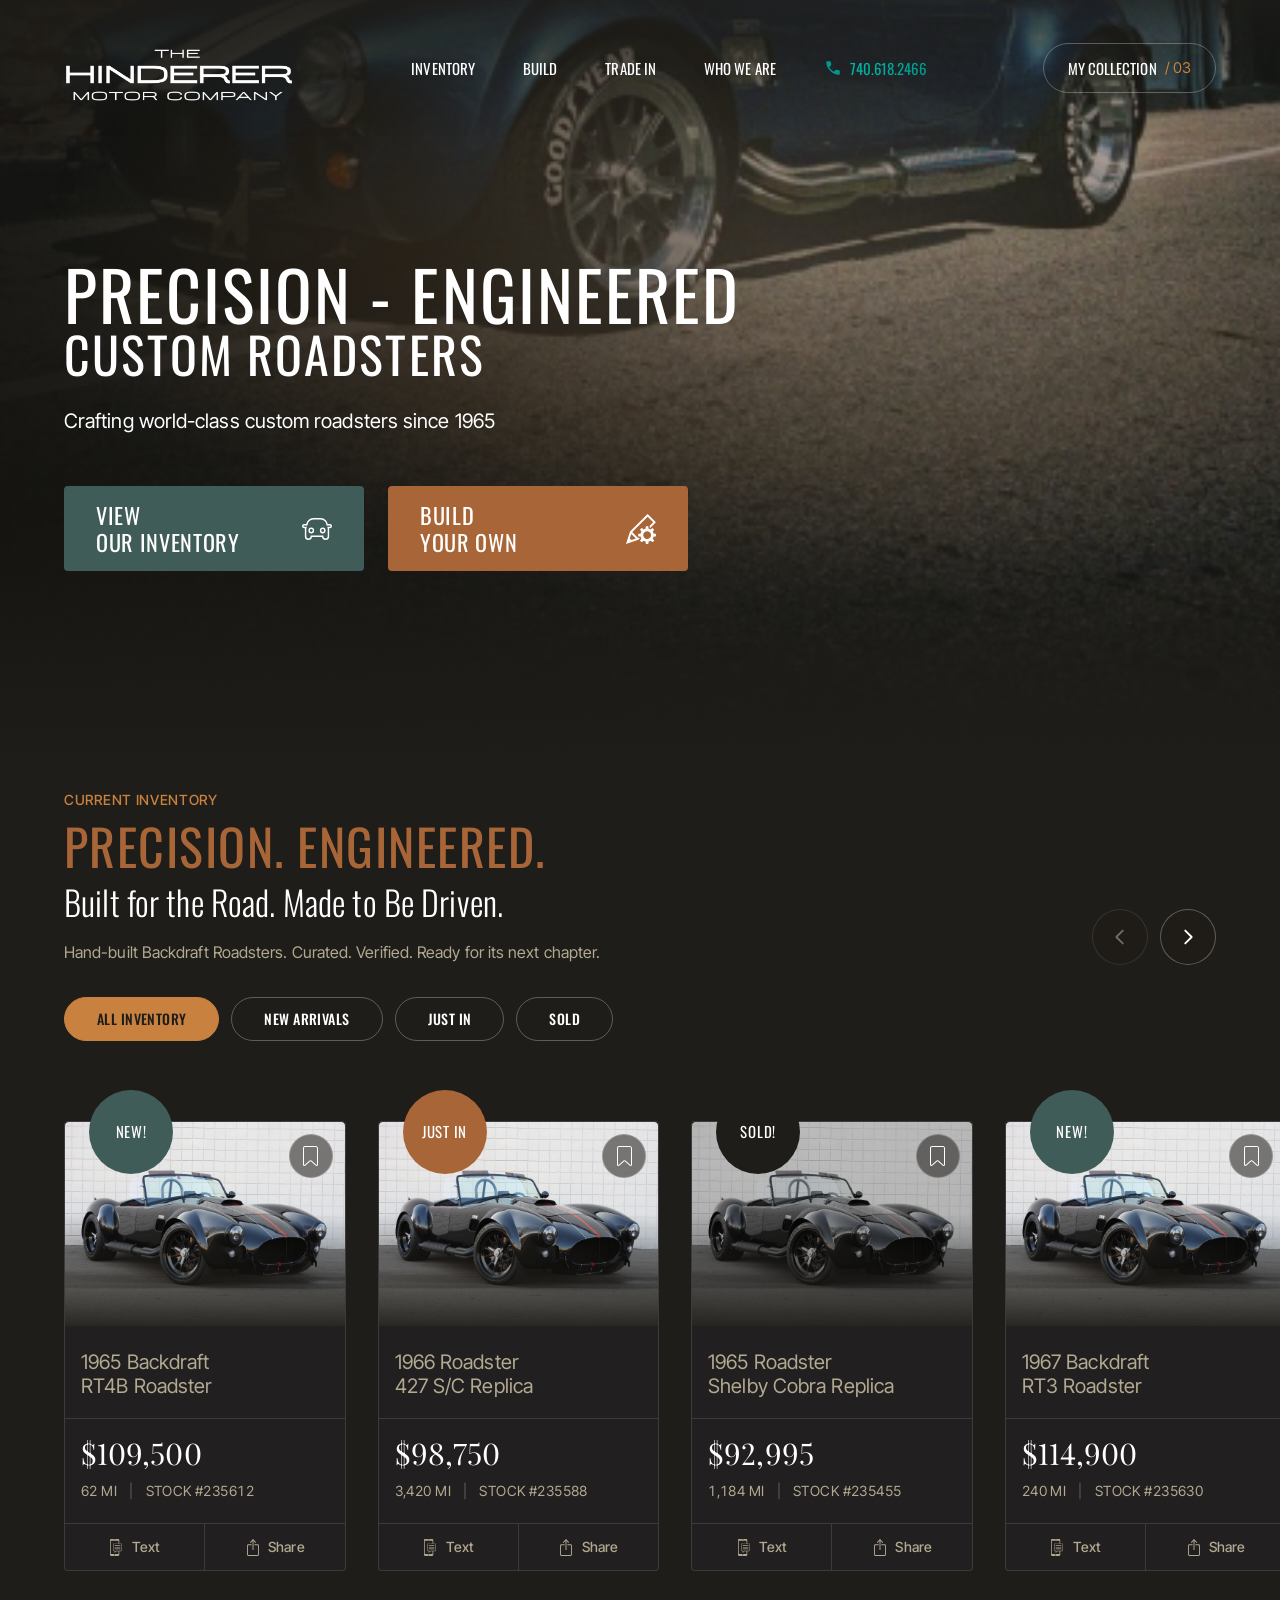
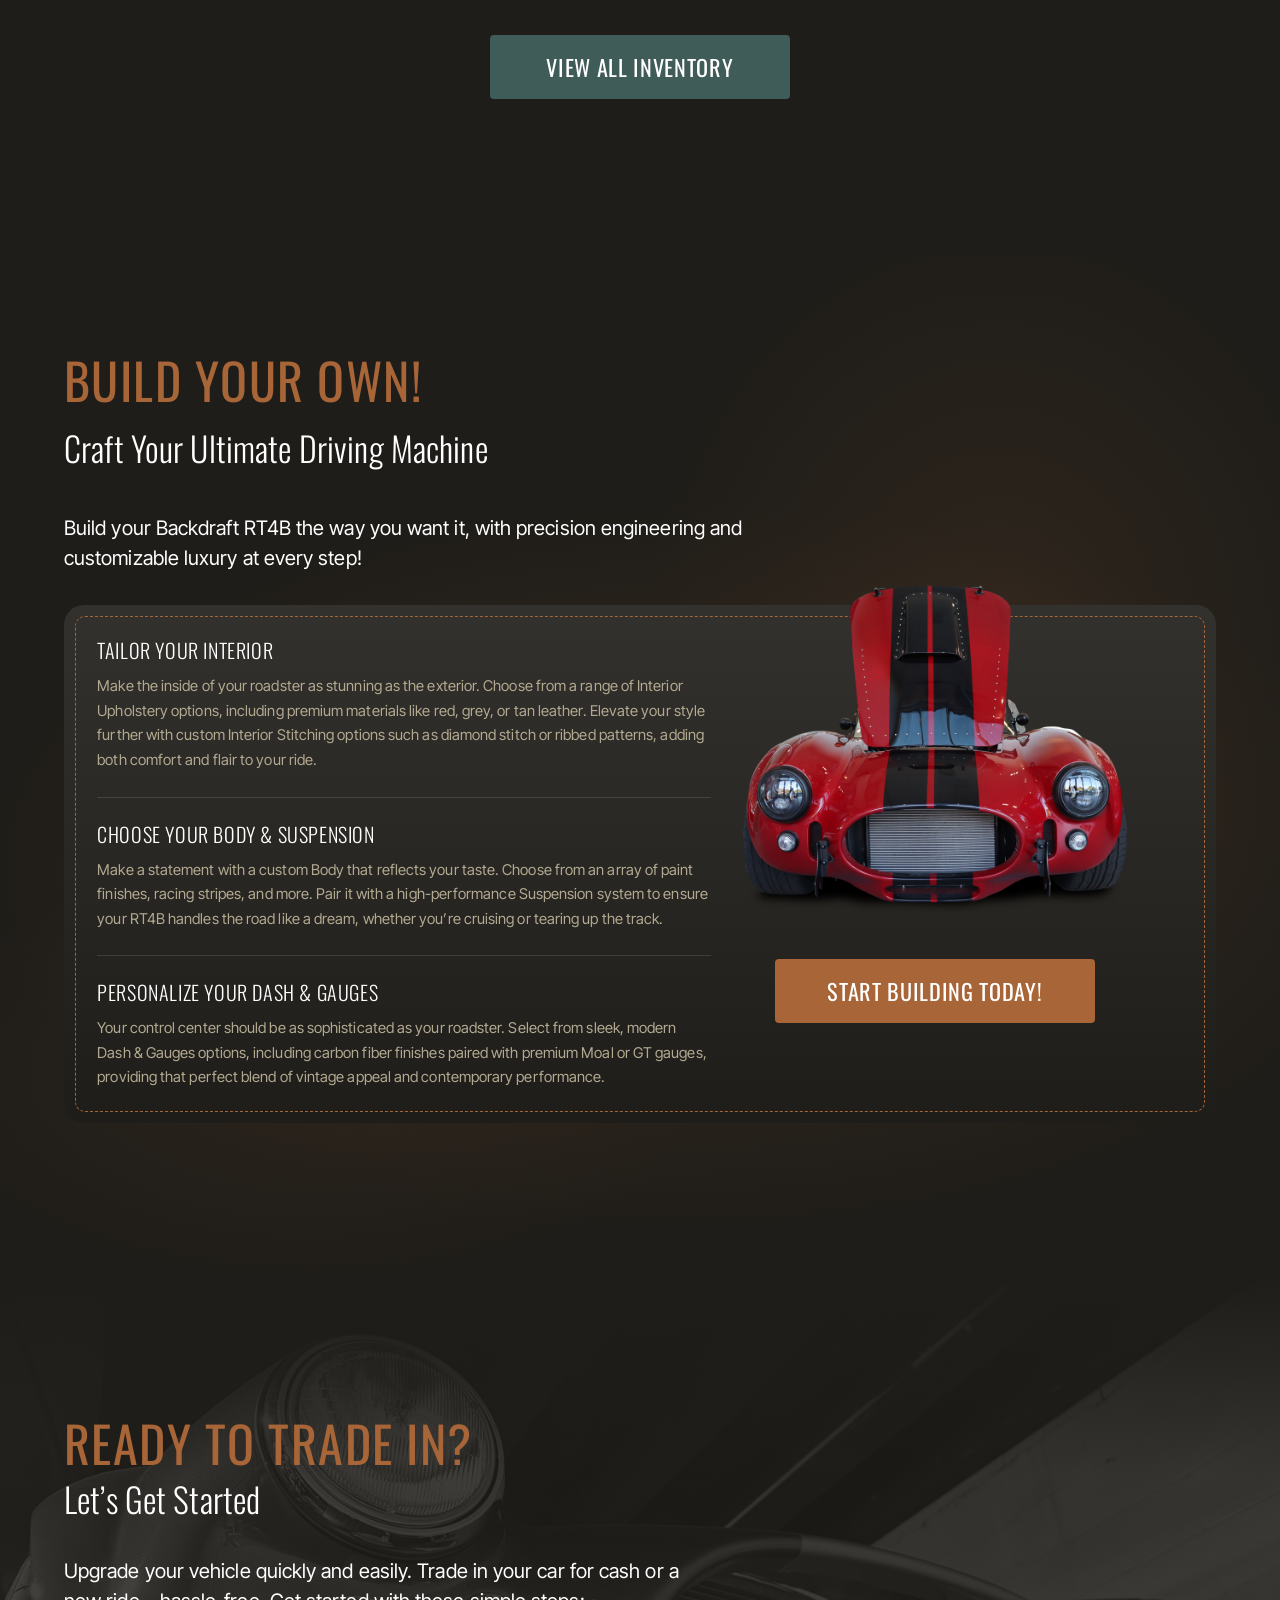
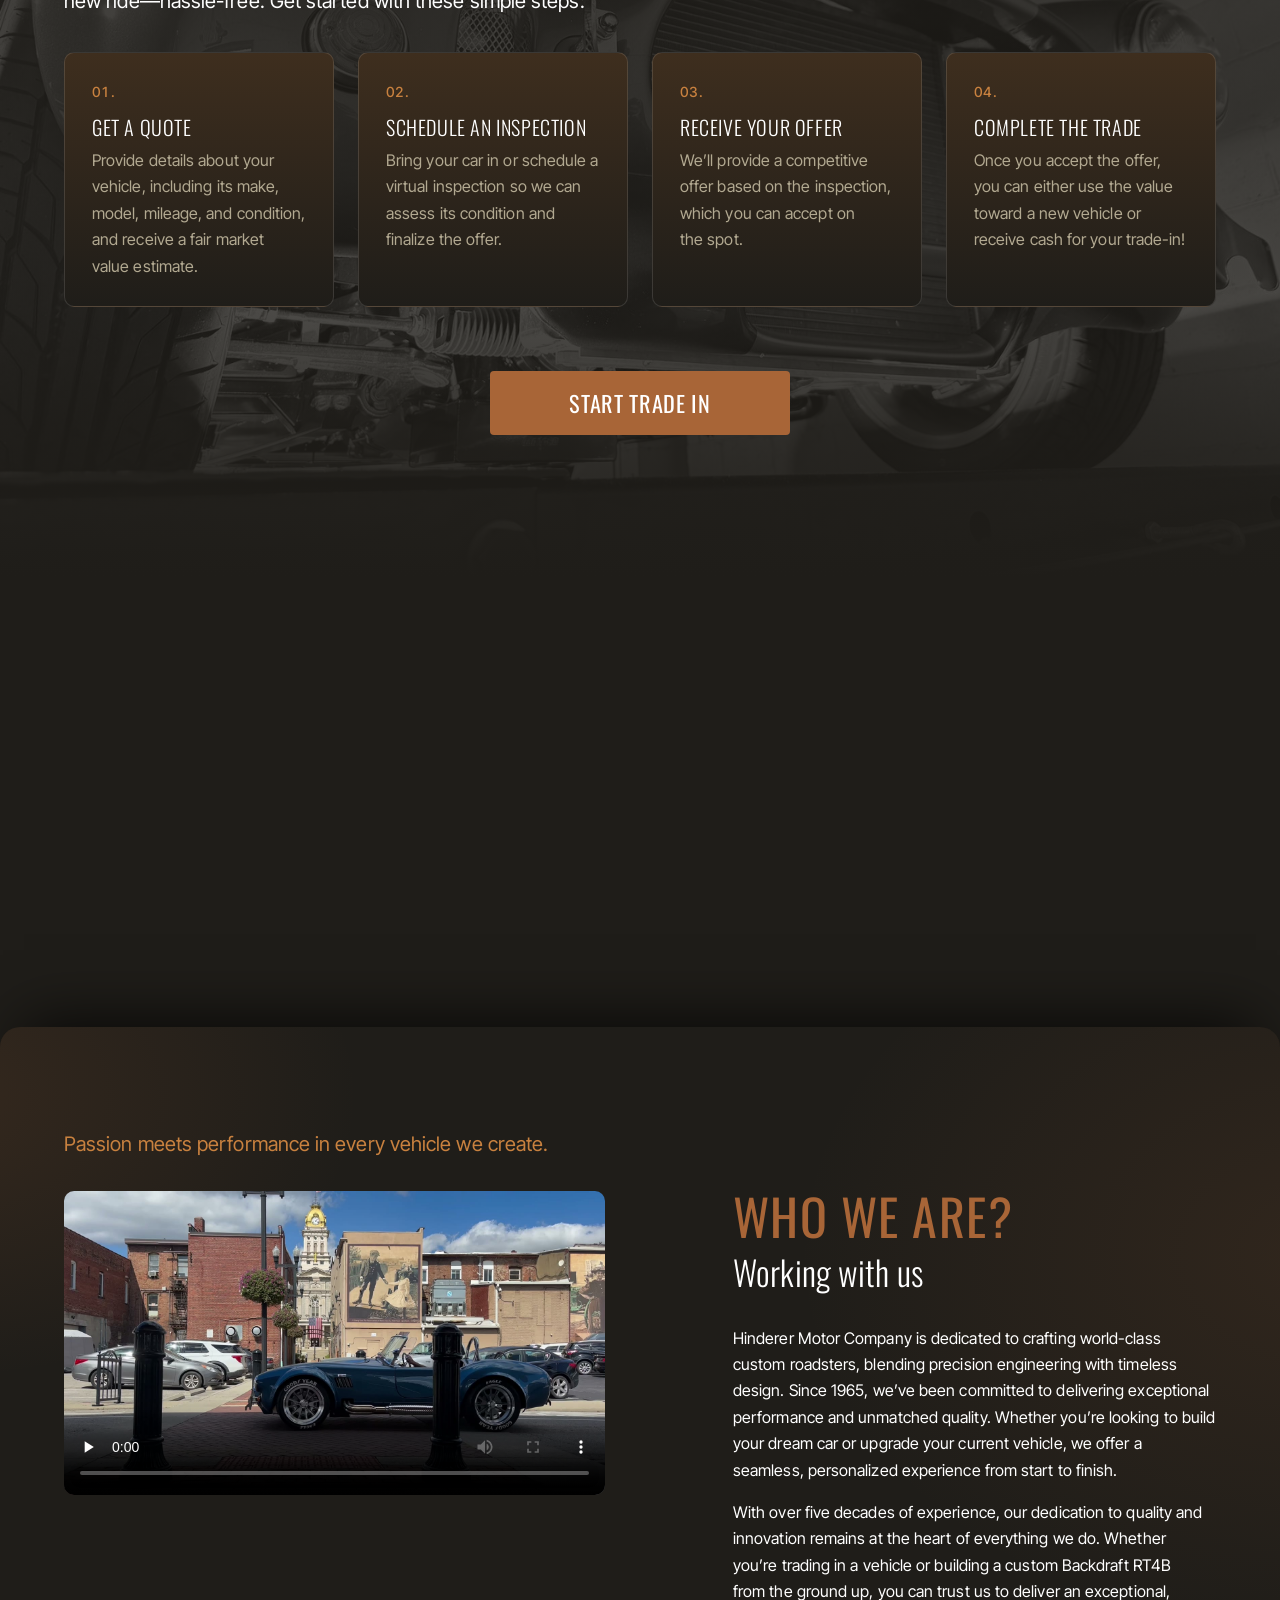
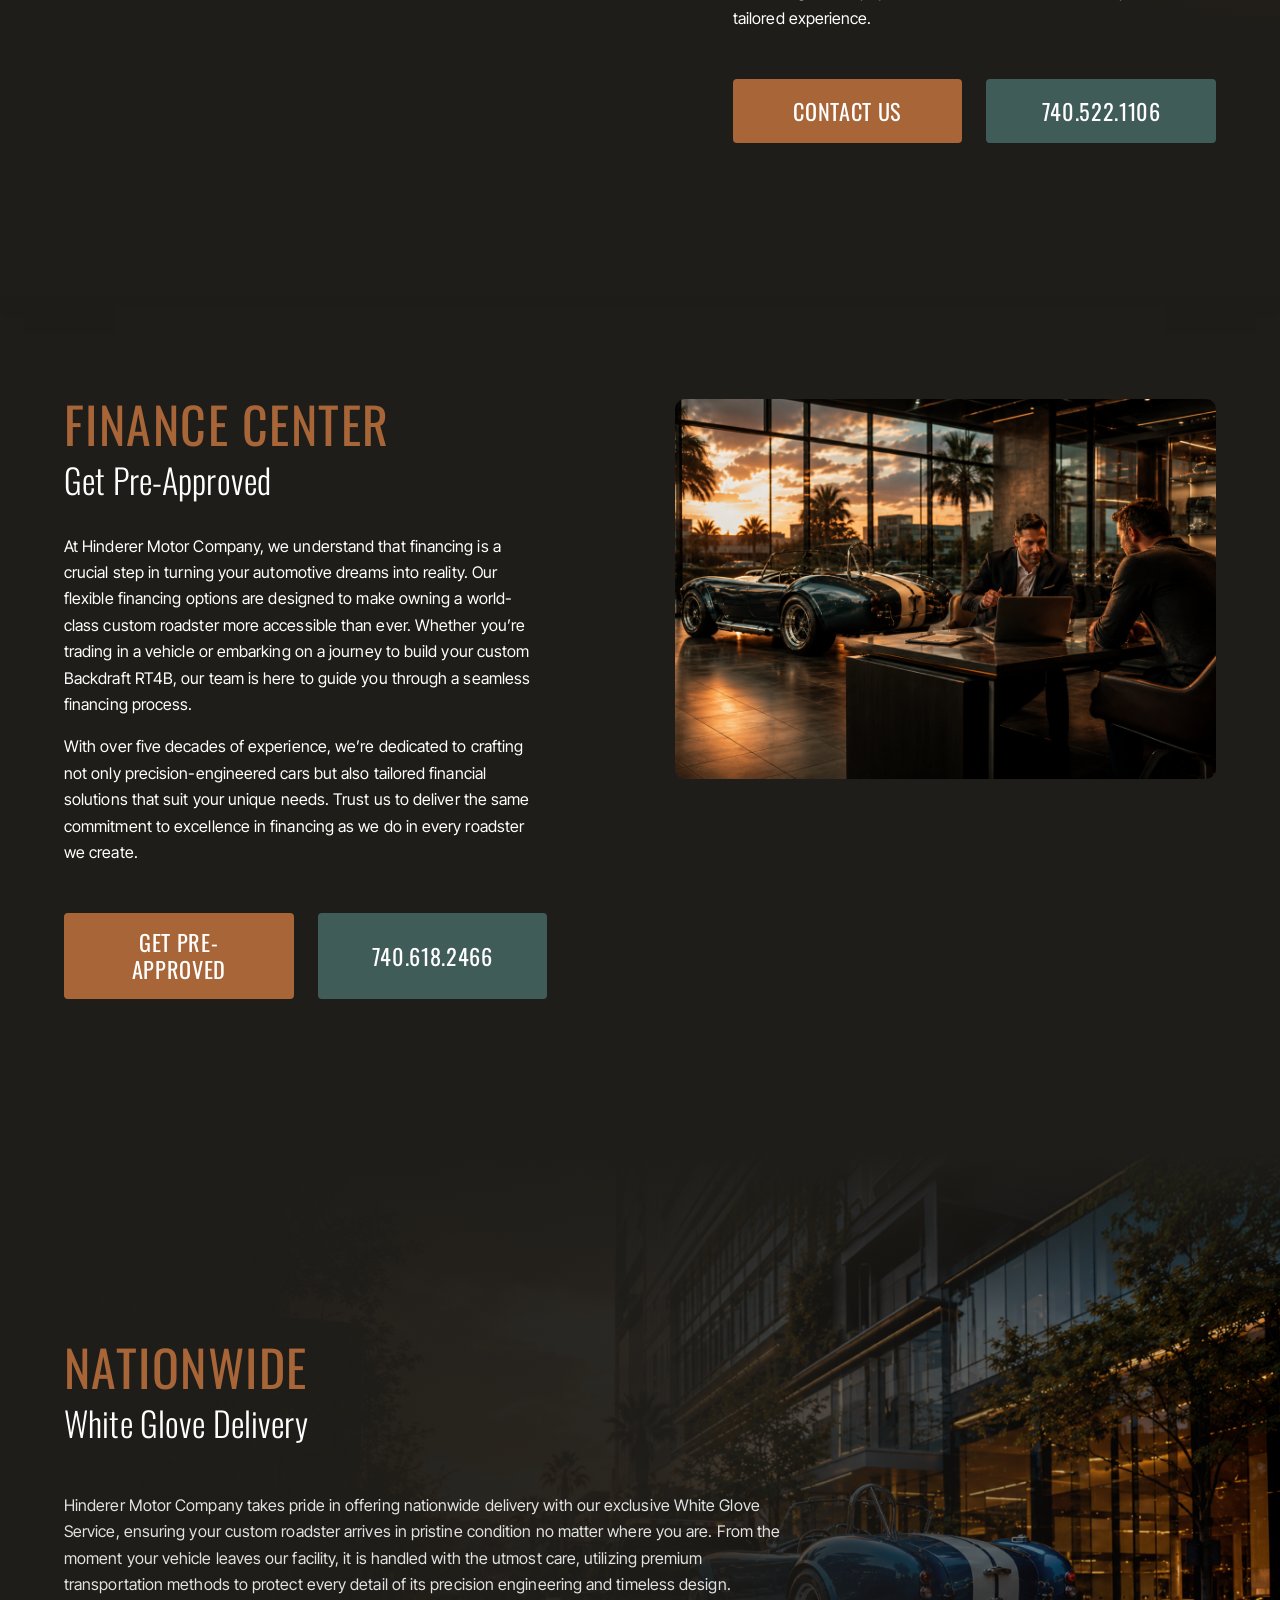
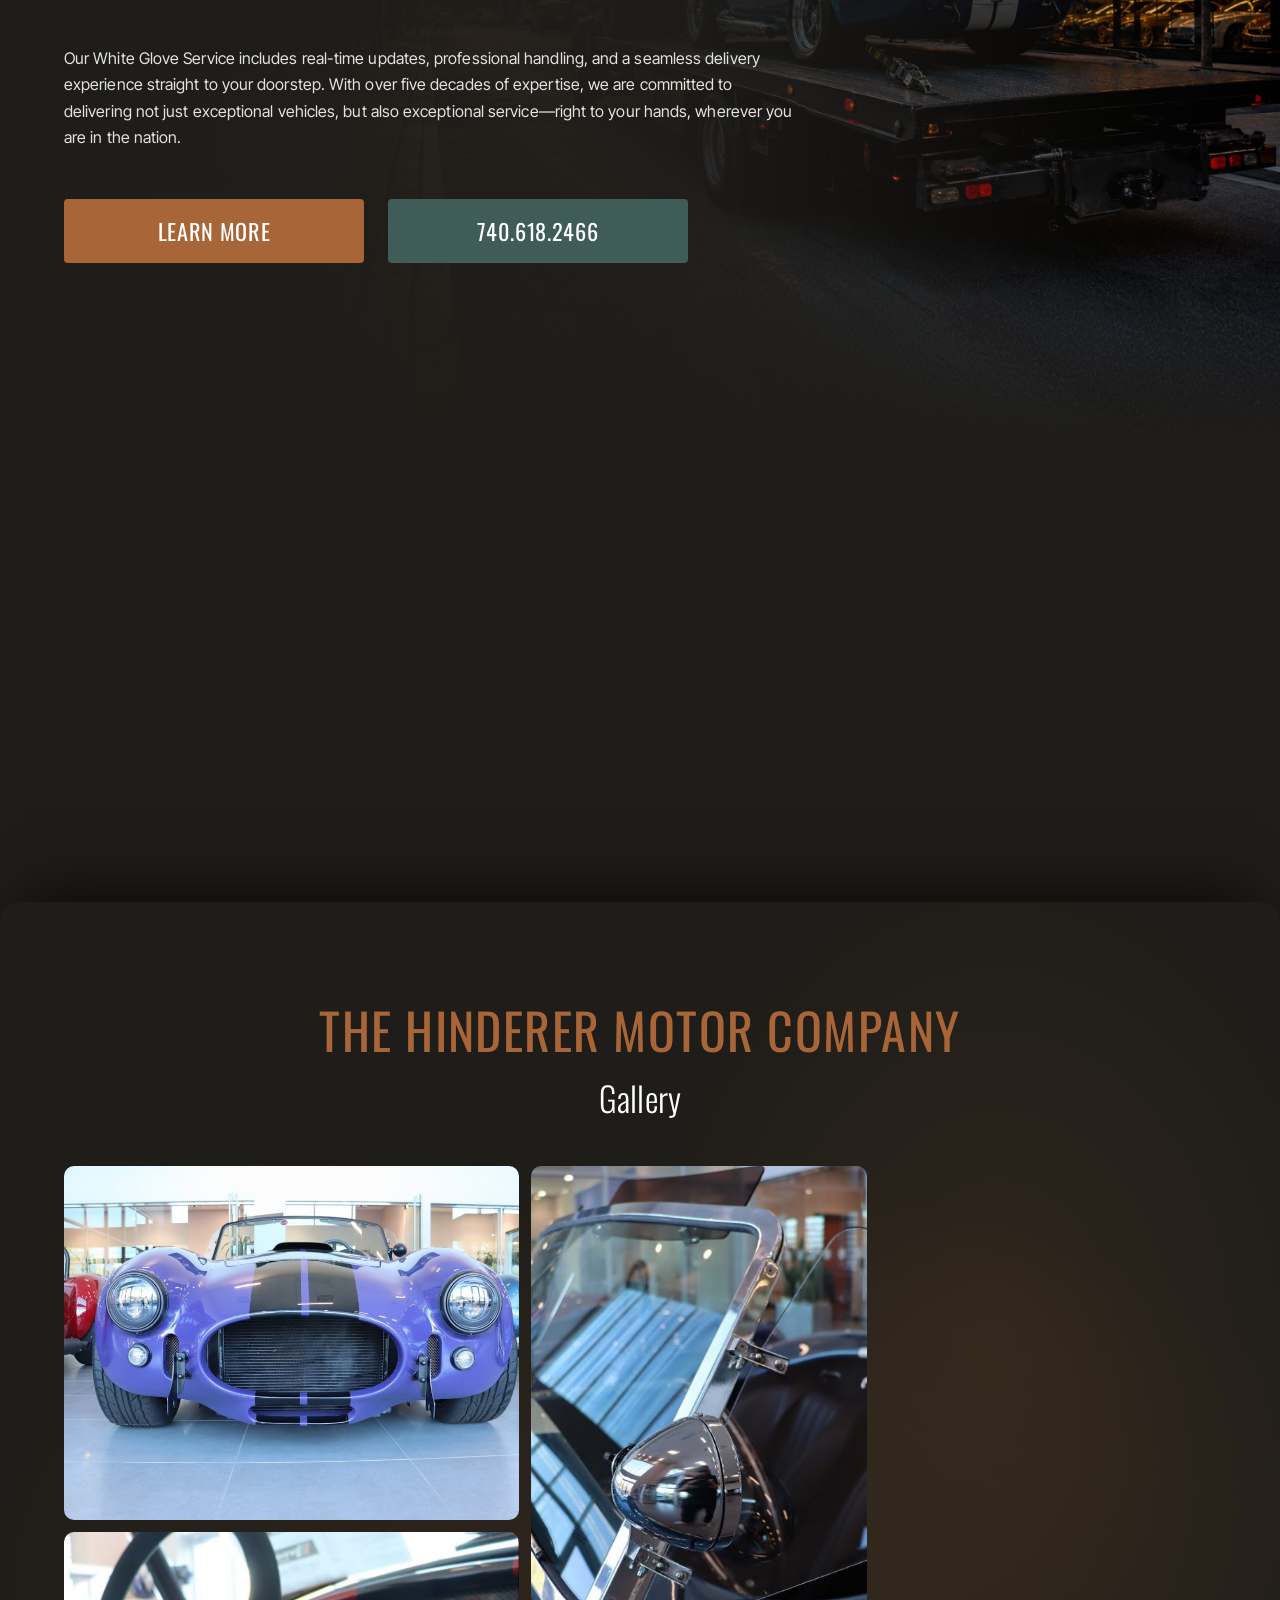
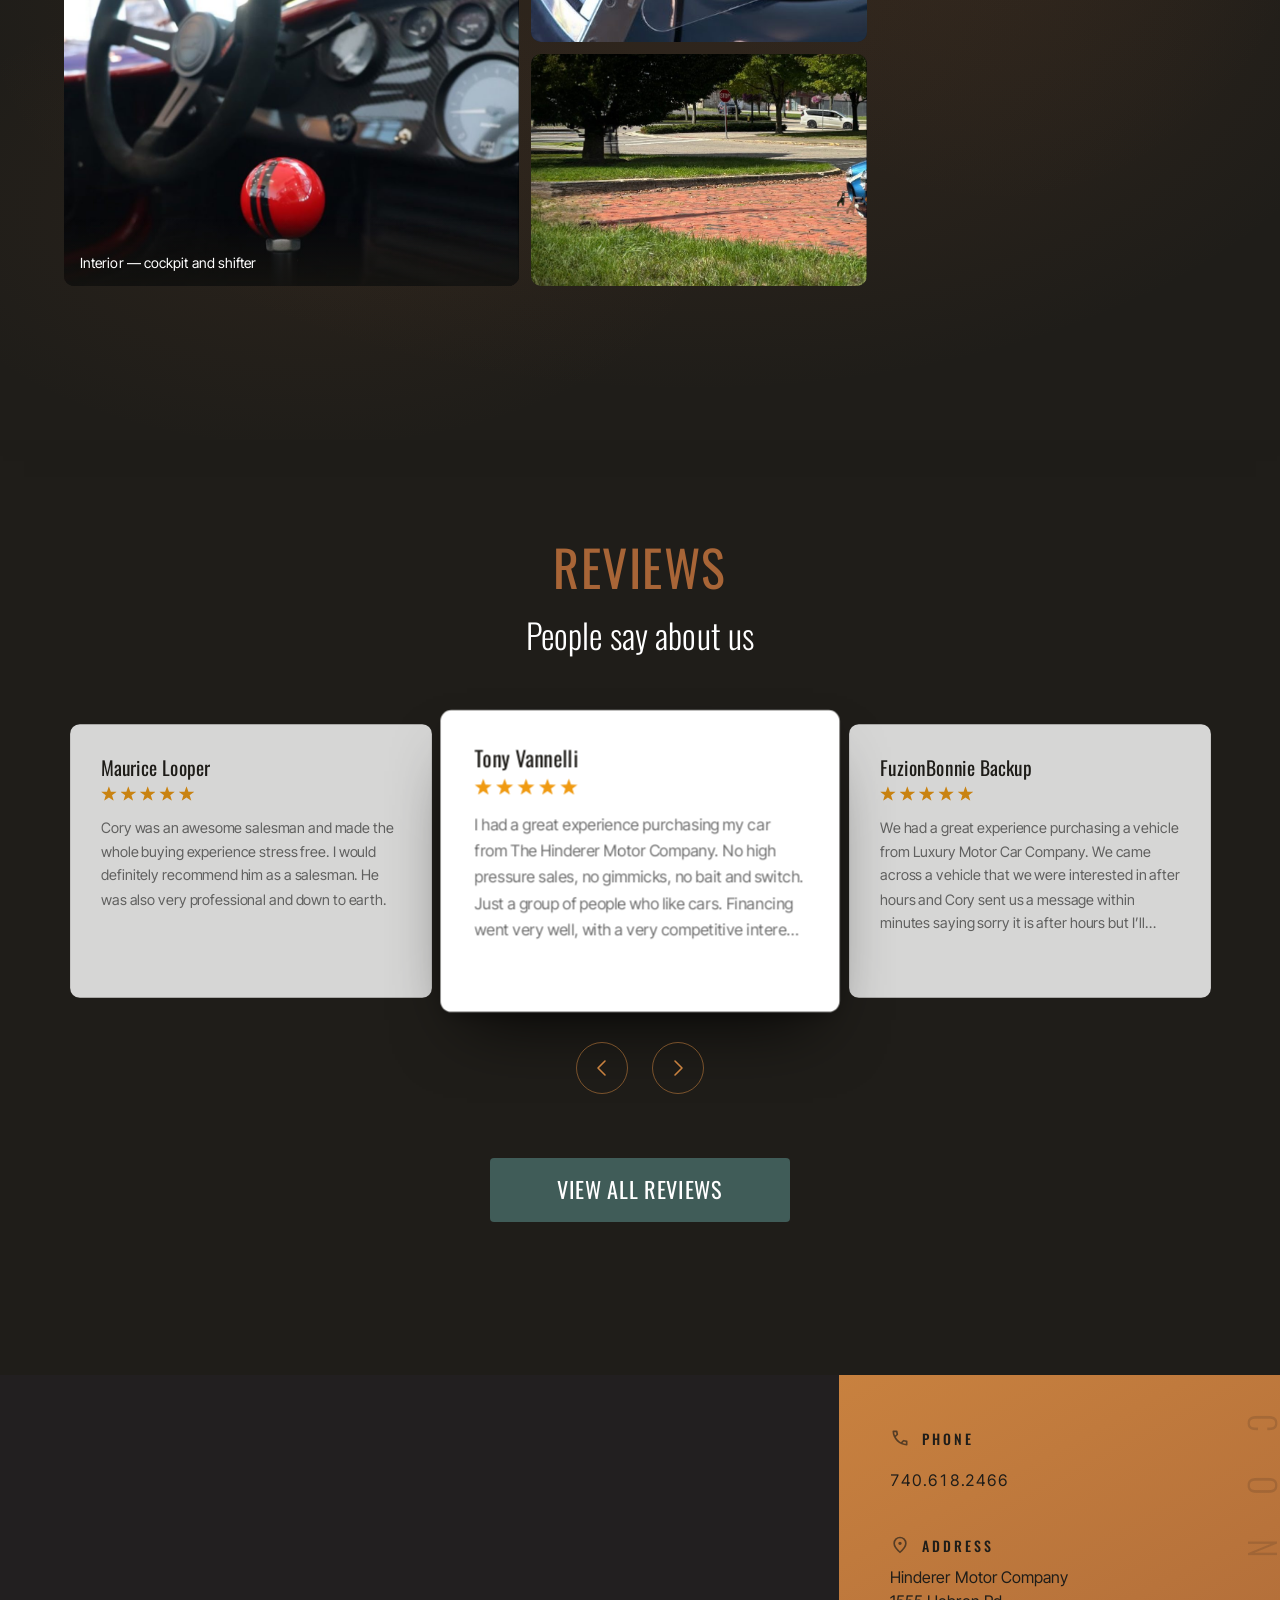
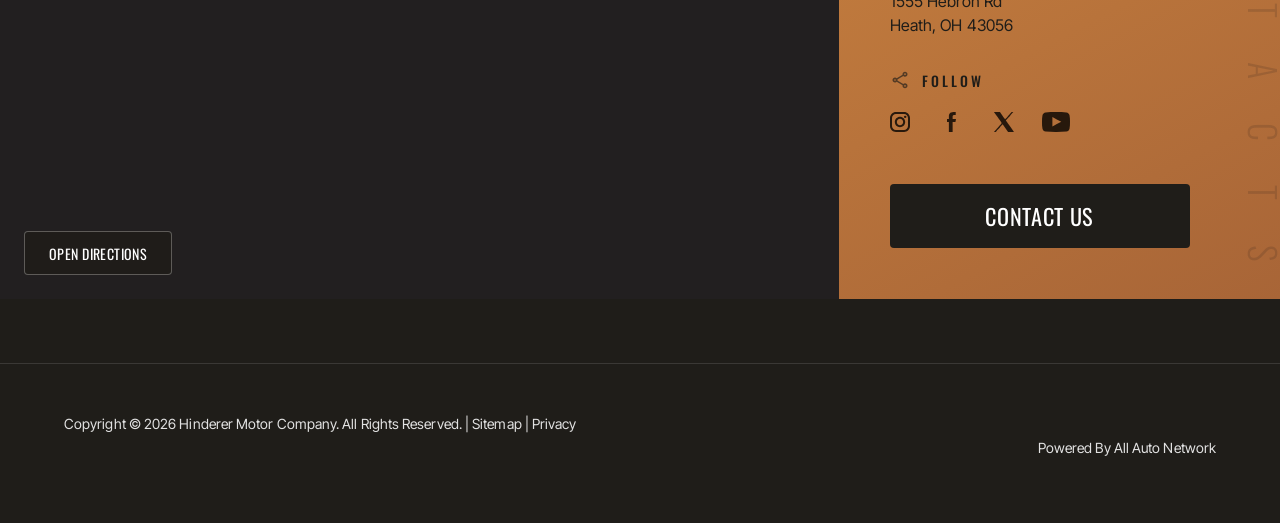
==== commit 5beddff2: "Real photography from the Figma file: the mosaic, the stage and the promos THE VEHICLE PHOTOGRAPHS A" ====
--- a/index.html
+++ b/index.html
@@ -700,7 +700,7 @@
 
         <figure class="gallery__item gallery__item--d bare" data-rise="up">
           <img src="assets/img/gallery-4.jpg" alt="The cockpit of a finished roadster, wheel and red shift knob" width="615" height="573" loading="lazy">
-          <figcaption class="gallery__caption--static">Interior — cockpit and shifter</figcaption>
+          <figcaption class="gallery__caption">Interior — cockpit and shifter</figcaption>
         </figure>
 
         <figure class="gallery__item gallery__item--b bare" data-rise="up">
@@ -713,7 +713,7 @@
 
         <figure class="gallery__item gallery__item--c bare" data-rise="up">
           <img src="assets/img/gallery-3.jpg" alt="Steering wheel, dash and gauges seen from the passenger side" width="457" height="352" loading="lazy">
-          <figcaption class="gallery__caption--static">Interior — dash and gauges</figcaption>
+          <figcaption class="gallery__caption">Interior — dash and gauges</figcaption>
         </figure>
 
         <figure class="gallery__item gallery__item--e bare" data-rise="up">
--- a/assets/css/tokens.css
+++ b/assets/css/tokens.css
@@ -193,13 +193,18 @@
   --track-display: -0.022em;
   --track-heading: -0.006em;
   --track-body:    0.005em;
-  --track-caps:    0.03em;   /* uppercase 14 → 24: buttons, step and option titles */
-  --track-label:   0.12em;   /* the 14px eyebrow */
-  /* The same 14px label role, opened further. It exists because the contact
-     panel sets label and value one above the other on a copper ground, where
-     0.12em left the two reading as one block of text; the wider track is what
-     makes the label read as a rubric. Only the contact panel uses it — an
-     eyebrow in the page flow stays at --track-label. */
+  /* THE uppercase tracking, and now the only one. 0.12em lived here as a
+     separate "label" step and it was the wrong idea rather than the wrong
+     number: at 14px it stopped reading as tracking and started reading as gaps
+     between letters, so a five-letter word spread across half its container and
+     announced louder than the control beneath it. Everything uppercase from 14
+     to 24 takes this. */
+  --track-caps:    0.03em;
+  /* The one deliberate exception, and it is a watermark rather than a label:
+     the contact panel sets its rubric and its value one above the other on a
+     copper ground, where a normal track left the two reading as one block of
+     text. Only the contact panel uses it. Everything else uppercase takes
+     --track-caps. */
   --track-label-wide: 0.22em;
   --track-num:     0.06em;   /* figures read aloud — phone, stock */
 
--- a/assets/css/system.css
+++ b/assets/css/system.css
@@ -248,7 +248,7 @@
   font-family: var(--font-body);
   font-size: var(--text-sm);
   font-weight: var(--weight-label);
-  letter-spacing: var(--track-label);
+  letter-spacing: var(--track-caps);
   text-transform: uppercase;
   color: var(--ink-quiet);
 }
--- a/assets/css/main.css
+++ b/assets/css/main.css
@@ -56,7 +56,7 @@
   color: var(--ink-inverse);
   font-size: var(--text-xs);
   font-weight: var(--weight-label);
-  letter-spacing: var(--track-label);
+  letter-spacing: var(--track-caps);
   text-transform: uppercase;
   text-decoration: none;
   border-radius: var(--radius-2);
@@ -191,7 +191,7 @@
 .eyebrow {
   font-size: var(--text-xs);         /* the 14px floor — this carries information */
   font-weight: var(--weight-label);
-  letter-spacing: var(--track-label);
+  letter-spacing: var(--track-caps);
   text-transform: uppercase;
   line-height: var(--lh-tight);
   color: var(--accent-ink);          /* 5.34:1 — below 24px, so the light step */
@@ -784,7 +784,7 @@
   font-family: var(--font-display);
   font-size: var(--text-xs);
   font-weight: var(--weight-label);
-  letter-spacing: var(--track-label);
+  letter-spacing: var(--track-caps);
   text-transform: uppercase;
   cursor: pointer;
   transition: background-color var(--dur-1) var(--ease-out),
@@ -1078,7 +1078,7 @@
   gap: var(--space-3);
   margin-block: var(--space-3) var(--space-5);
   font-size: var(--text-xs);
-  letter-spacing: var(--track-label);
+  letter-spacing: var(--track-caps);
   text-transform: uppercase;
   line-height: var(--lh-tight);
   color: var(--ink-muted);                     /* 6.99:1 */
@@ -1723,7 +1723,7 @@
 .step__index {
   font-size: var(--text-xs);        /* the Figma sets these near-invisible; floored */
   font-weight: var(--weight-label);
-  letter-spacing: var(--track-label);
+  letter-spacing: var(--track-caps);
   color: var(--accent-ink);
   font-variant-numeric: tabular-nums;
 }
@@ -2197,7 +2197,7 @@
   color: var(--ink);
   font-family: var(--font-display);
   font-size: var(--text-xs);
-  letter-spacing: var(--track-label);
+  letter-spacing: var(--track-caps);
   text-transform: uppercase;
   text-decoration: none;
   transition: background-color var(--dur-1) var(--ease-out),
@@ -2404,6 +2404,11 @@
    costing more than it earned on a 900px window, so the two intervals this
    page controls are the shortest the rhythm allows. */
 .srp { display: grid; gap: var(--space-8); }
+/* A grid item defaults to min-width:auto and refuses to shrink below its
+   content, which is how a card grid pushes its own column wider instead of
+   reflowing. Named here rather than left implicit — the class existed in the
+   markup with no rule behind it. */
+.srp__results { min-inline-size: 0; }
 
 @media (min-width: 62rem) {
   .srp {
@@ -2621,7 +2626,11 @@
 .facet {
   min-inline-size: 0;   /* fieldset's UA min-width refuses to shrink in a grid */
   margin: 0;
-  padding-block: var(--space-4);
+  /* Asymmetric on purpose: the space ABOVE a legend separates it from the
+     previous group's rule and has to be the largest interval in the panel;
+     the space below the group's last control only has to reach the next
+     rule. */
+  padding-block: var(--space-5) var(--space-4);
   padding-inline: 0;
   border: 0;
   border-block-end: 1px solid var(--rule-inverse);
@@ -2629,25 +2638,57 @@
 .facet:first-of-type { padding-block-start: 0; }
 .facet:last-of-type { border-block-end: 0; }
 
-/* Sentence case, and tracked like reading rather than like a label. The Figma
-   sets these as "Year Range" and "Select Make" — plain words. Uppercase at
-   0.12em turned a field-group name into an editorial rubric: it announced
-   louder than the control under it and spread "VEHICLE" across half the panel.
-   The eyebrow keeps that treatment because an eyebrow IS a rubric; a legend
-   inside an instrument is not. */
+/* A GROUP HEADING: bold caps at the label size, tracked at --track-caps.
+   Uppercase needs its counters opened or they jam, but only one notch —
+   --track-label at 0.12em is the eyebrow's treatment and it spread "VEHICLE"
+   across half the panel while announcing louder than the control beneath it.
+   0.03em is the difference between caps that hold together and caps that
+   shout.
+
+   The FIELD captions under it stay sentence case deliberately. Give a caption
+   the same treatment as the heading above it and the heading stops out-ranking
+   the fields it contains — the group loses its head. */
+/* A <legend> is not laid out like anything else in CSS: the UA lifts it onto
+   the fieldset's top border and its own padding-block-start applies BELOW it.
+   That is why the group separation measured 0 above the word and 32 below it —
+   the interval I set was landing on the wrong side of the label. Floating it
+   full-width puts it back in normal flow, where the sequence can be stated;
+   the element after it clears. */
 .facet__legend {
+  float: inline-start;
+  inline-size: 100%;
   padding: 0;
-  font-size: var(--text-sm);
+  font-size: var(--text-xs);
   font-weight: var(--weight-label);
-  letter-spacing: var(--track-body);
+  letter-spacing: var(--track-caps);
+  text-transform: uppercase;
   line-height: var(--lh-tight);
   color: var(--ink-inverse);
 }
 /* Label to control is the tight interval; facet to facet is the loose one, so
    a group reads as a group before it reads as a list of fields. */
-/* One rhythm, three steps, each visibly smaller than the one outside it:
-   label → its control 4, legend → its group 12, field → field 16. */
-.facet__legend + * { margin-block-start: var(--space-text); }
+/* THE SEQUENCE, and it is read as proximity rather than chosen as numbers.
+   Each step must be visibly smaller than the one outside it, or an element
+   ends up nearer to something it does not belong to:
+
+     label → its own control      4    they are one unit
+     legend → the control it names 8   ALSO one unit: "Year" and the slider it
+                                       labels are the same thing, so the legend
+                                       sits nearer to it than the slider sits
+                                       to anything else
+     control → next control      16    two controls in one group
+     group → group (over a rule) 24    the rule is the boundary, and the
+                                       legend must never sit against it
+
+   The last one is the one that was wrong: at 4px above and 4px below, a
+   legend belonged to neither the rule above it nor the control under it, and
+   the hairline read as an underline for the word rather than as the edge
+   between two groups. */
+/* The interval goes on the LEGEND, not on the element after it. Clearance
+   places a cleared box below the float's margin box and consumes that box's
+   own top margin — so a margin-block-start on the sibling measured zero. */
+.facet__legend { margin-block-end: var(--space-2); }
+.facet__legend + * { clear: both; }
 
 .field { display: grid; gap: var(--space-1); }
 /* Field to field inside one group is the tight interval; group to group is the
@@ -2660,6 +2701,10 @@
 .facet > .field + .field { margin-block-start: var(--space-4); }
 .field__label {
   font-size: var(--text-xs);
+  /* Stated, not inherited. This caption sits inside three different type
+     contexts across the site and the one thing it must not do is pick up a
+     rubric's tracking on its way down. */
+  letter-spacing: var(--track-body);
   /* The box hugs the word. Left at reading leading, a 14px caption sat on
      16px of line box and the 4px gap under it measured 4 and read as 12 —
      which is why the label looked detached from the control it names. */
@@ -2759,6 +2804,10 @@
   --range-target: 44px;
   --range-thumb: 22px;
 }
+/* The rail and the From/To row are two controls in one group, so they take the
+   control-to-control interval. At 4px the slider sat nearer to the caption of
+   the next control than to the legend of its own group. */
+.facet .range { margin-block-end: var(--space-4); }
 /* The 44px targets overhang the 24px rail, which is intended — but they must
    not swallow the clicks of whatever sits above and below them. */
 .range input { pointer-events: none; }
@@ -2937,28 +2986,33 @@
   order: -1;   /* the word first, the control under it */
 }
 
+/* One switch, not a row. Deliberately shaped unlike .switch-row--inline: the
+   panel already opens with three switches in a row, and a second row of three
+   further down read as the same control asked twice — which is what it very
+   nearly was. */
+.switch--single { gap: var(--space-3); }
+.switch--single .switch__label { font-size: var(--text-body); }
+
 @media (prefers-reduced-motion: reduce) {
   .switch__track,
   .switch__track::after { transition: none; }
 }
 
-.facets__actions { display: grid; gap: var(--space-3); margin-block-start: var(--space-4); }
-
-/* The control tier's 23px label wrapped "Find your car" onto two lines in a
-   272px column and gave the panel a 90px button. Inside the panel the label
-   drops a step and the box drops to the 44px floor plus its own padding —
-   still the largest thing in the panel, which is correct, and now on one line. */
-.facets .btn-hmc {
-  min-block-size: 52px;
-  padding: var(--space-3) var(--space-4);
-  font-size: var(--text-lead);
-}
+/* The panel has no apply button — the filters take effect as they are set —
+   so the only thing below the last group is Clear, and it is hidden until
+   there is something to clear. Its own margin carries the interval, because a
+   wrapper around one sometimes-hidden child leaves its margin behind when the
+   child goes. */
+.facets__clear[hidden] { display: none; }
 
 /* Clearing filters is a real action but not the primary one, so it is a link
    rather than a third button competing with Find. It only appears once
    something is actually filtered — a Clear that clears nothing is a lie. */
 .facets__clear {
-  justify-self: center;
+  display: block;
+  inline-size: 100%;
+  margin-block-start: var(--space-4);
+  min-block-size: 44px;
   padding: var(--space-2);
   background: none;
   border: 0;
@@ -3070,7 +3124,10 @@
      clearance, it is a coincidence waiting for a longer word. */
   @media (max-height: 58rem) {
     .facets { padding-block: var(--space-3); }
-    .facet { padding-block: var(--space-2); }
+    /* The top interval holds at every height. It is the one that carries the
+       grouping, and a panel that fits by destroying its own grouping has not
+       fitted, it has collapsed. */
+    .facet { padding-block: var(--space-5) var(--space-2); }
     /* The captions go, not the fields. A select whose first option reads "All
        makes" is already telling you what it filters, and "From"/"To" is already
        said by the slider they sit under — so the words that survive are the
@@ -3085,8 +3142,7 @@
       clip-path: inset(50%);
       white-space: nowrap;
     }
-    .facets__actions { margin-block-start: var(--space-3); }
-    .facets .btn-hmc { min-block-size: 46px; }
+    .facets__clear { margin-block-start: var(--space-3); }
     .facets__advanced { margin-block-start: var(--space-1); padding-block: var(--space-2); }
     .range { block-size: 20px; margin-block-end: 0; }
   }
@@ -3096,8 +3152,12 @@
      intervals take their shortest value rather than the panel being crushed
      further — a filter nobody can read is not a filter that fits. */
   @media (max-height: 50rem) {
-    .section--below-header { padding-block-start: calc(var(--header-h) + var(--space-3)); }
-    .section--tight-top { padding-block-start: var(--space-3); }
+    .section--below-header { padding-block-start: calc(var(--header-h) + var(--space-2)); }
+    .section--tight-top { padding-block-start: var(--space-2); }
+    /* The head's own rule can sit closer to the row above it than a filter
+       group's rule can sit to its legend — one is a page divider, the other
+       is what tells you which controls belong together. */
+    .srp-head { padding-block-end: var(--space-2); }
     /* The eyebrow and the headline are one thought; on a short screen they can
        be read as one at the tighter interval too. */
     .stack > .eyebrow + * { margin-block-start: var(--space-2); }
@@ -3105,7 +3165,10 @@
        needed and the panel read as squeezed; these are the values that clear
        768px with room to spare and still look like a considered instrument. */
     .facets { padding-block: var(--space-3); }
-    .facet { padding-block: var(--space-2); }
+    /* The top interval holds at every height. It is the one that carries the
+       grouping, and a panel that fits by destroying its own grouping has not
+       fitted, it has collapsed. */
+    .facet { padding-block: var(--space-5) var(--space-2); }
     .facet__legend + * { margin-block-start: var(--space-1); }
     .facet > .field + .field { margin-block-start: var(--space-2); }
     .range { block-size: 20px; }
@@ -3161,13 +3224,31 @@
   margin-block-end: var(--space-5);
 }
 .vdp-actions__spacer { flex: 1 1 auto; }
-/* .btn-card is built to share a card's action row three ways, so it carries
-   flex: 1. Out here it would stretch three controls across the page and put a
-   divider between them; on this bar they are three ordinary buttons. */
+/* PILLS on this bar. .btn-card is built to share a card's action row three
+   ways — it carries flex: 1 and a divider between siblings, which is right
+   inside a card foot where the three sit in one bordered strip. Out here there
+   is no strip for a divider to divide, so each one closes into its own pill
+   and the dividers go. */
 .vdp-actions .btn-card {
   flex: 0 0 auto;
-  padding-inline: var(--space-4);
-  border-radius: var(--radius-2);
+  min-block-size: 44px;
+  padding-inline: var(--space-5);
+  border: 1px solid var(--rule-strong);
+  border-radius: var(--radius-pill);
+  border-inline-start: 1px solid var(--rule-strong);   /* beats the divider rule */
+}
+.vdp-actions .btn-card:hover,
+.vdp-actions .btn-card:focus-visible {
+  border-color: var(--ink);
+  background: rgb(var(--ink-rgb) / 0.06);
+  color: var(--ink);
+}
+/* Saved reads as copper filled here too, so the state means the same thing it
+   means on a card. */
+.vdp-actions .btn-card[aria-pressed="true"] {
+  background: var(--accent);
+  border-color: var(--accent);
+  color: var(--ink);                                   /* 4.58:1 on copper */
 }
 
 .btn-back {
@@ -3175,9 +3256,9 @@
   align-items: center;
   gap: var(--space-3);
   min-block-size: 44px;
-  padding-inline: var(--space-4);
+  padding-inline: var(--space-5);
   border: 1px solid var(--rule-strong);
-  border-radius: var(--radius-2);
+  border-radius: var(--radius-pill);
   background: transparent;
   color: var(--ink);
   font-family: var(--font-display);
@@ -3332,7 +3413,7 @@
 .spec-pairs dt {
   font-size: var(--text-xs);
   font-weight: var(--weight-label);
-  letter-spacing: var(--track-label);
+  letter-spacing: var(--track-caps);
   text-transform: uppercase;
   color: var(--ink-inverse);
 }
@@ -3376,6 +3457,201 @@
 }
 .jump a:hover { color: var(--ink); background: rgb(var(--ink-rgb) / 0.06); }
 
+/* ---- tabs ---------------------------------------------------------------
+   The Figma's own device, built so it costs nothing. Every panel is in the
+   document; without JS the bar is hidden and all four render in order, so a
+   search engine and a visitor with no script see the whole page. Script is
+   what turns them into tabs — which is the only honest way to use a control
+   that hides content.
+   ------------------------------------------------------------------------- */
+.tabs { margin-block-start: var(--space-6); }
+
+.tabs__list {
+  display: flex;
+  flex-wrap: wrap;
+  gap: var(--space-2);
+  padding-block-end: var(--space-3);
+  border-block-end: 1px solid var(--rule);
+}
+
+.tabs__tab {
+  min-block-size: 44px;
+  padding-inline: var(--space-5);
+  border: 0;
+  border-radius: var(--radius-2);
+  background: transparent;
+  /* Copper, as the Figma has the resting tabs — and --accent-ink rather than
+     --accent, because at this size the darker copper is 3.67:1 and illegal. */
+  color: var(--accent-ink);              /* 5.34:1 */
+  font-family: var(--font-display);
+  font-size: var(--text-sm);
+  letter-spacing: var(--track-caps);
+  text-transform: uppercase;
+  white-space: nowrap;                   /* the Figma's own tabs broke "Descript / ion" */
+  cursor: pointer;
+  transition: background-color var(--dur-1) var(--ease-out),
+              color var(--dur-1) var(--ease-out);
+}
+.tabs__tab:hover { background: rgb(var(--ink-rgb) / 0.06); color: var(--ink); }
+
+/* Selected is carried by ground AND ink, not by ground alone: a filled tab that
+   only changes colour is invisible to anyone who cannot separate copper from
+   white, and this is the control that decides what the page is showing. */
+.tabs__tab[aria-selected="true"] {
+  background: var(--slate);              /* 7.27:1 with the white label */
+  color: var(--ink);
+}
+
+.tabs__panel { padding-block-start: var(--space-6); }
+/* The measure cap has to reach inside the panels. .vdp__main > p stops at the
+   panel boundary, and a description tab is exactly where long copy lands. */
+.tabs__panel > p,
+.tabs__panel > .body-muted { max-inline-size: var(--measure); }
+/* An intro that introduces a full-width block is not body copy — capped at the
+   reading measure it broke at 60 characters above a grid three times its width,
+   and the two read as unrelated. */
+.tabs__panel > .body-muted--intro { max-inline-size: 78ch; }
+.tabs__panel > p + p { margin-block-start: var(--space-5); }
+.tabs__panel:focus-visible { outline: 2px solid var(--focus); outline-offset: 4px; }
+
+/* No script: no tabs. The bar would be a row of controls that do nothing, and
+   the panels are already all visible, which is the correct fallback. */
+.tabs__list { display: none; }
+.js .tabs__list,
+[data-ds-tabs] .tabs__list { display: flex; }   /* the DS specimen has no panels */
+.js .tabs__panel[hidden] { display: none; }
+
+/* ---- buy summary --------------------------------------------------------
+   A <dl> renders with the UA's own 40px indent on every dd, which is what was
+   showing here: the markup shipped with class names and no rules behind them.
+   Same failure as an unstyled <blockquote> earlier in this build — a class in
+   the HTML is a promise, and the stylesheet is where it gets kept.
+   ------------------------------------------------------------------------- */
+.buy-summary { margin: 0; max-inline-size: var(--measure); }
+
+.buy-summary__row {
+  display: grid;
+  grid-template-columns: minmax(0, 11rem) minmax(0, 1fr);
+  gap: var(--space-4);
+  align-items: baseline;
+  padding-block: var(--space-4);
+  border-block-end: 1px solid var(--rule);
+}
+.buy-summary__row dt {
+  font-size: var(--text-xs);
+  font-weight: var(--weight-label);
+  letter-spacing: var(--track-caps);
+  text-transform: uppercase;
+  color: var(--ink-muted);
+}
+.buy-summary__row dd {
+  margin: 0;
+  font-size: var(--text-body);
+  color: var(--ink);
+}
+/* The one figure the panel exists to state, so it takes the price role the card
+   and the spec panel already use — same voice, same tabular figures. */
+.buy-summary__price {
+  font-family: var(--font-serif);
+  font-size: var(--text-price);
+  line-height: var(--lh-tight);
+  font-variant-numeric: lining-nums tabular-nums;
+}
+
+@media (max-width: 34rem) {
+  .buy-summary__row { grid-template-columns: minmax(0, 1fr); gap: var(--space-1); }
+}
+
+/* ---- fitted options -----------------------------------------------------
+   Rows, not a scatter. Eight items of uneven length in three columns produced
+   three different rhythms and a ragged foot: two wrapped to a second line, six
+   did not, and nothing lined up with anything. They now take the same row
+   rhythm as the specification table directly beneath them in the same panel —
+   one hairline per item, one rhythm for the whole tab.
+
+   The copper dash marker is gone with it. The rule under each row already says
+   "this is a list of facts"; a second marker saying the same thing is noise,
+   and it was hanging off the first line of the two that wrapped.
+   ------------------------------------------------------------------------- */
+.options {
+  display: grid;
+  grid-template-columns: repeat(auto-fit, minmax(19rem, 1fr));
+  column-gap: var(--space-8);
+  margin-block-start: var(--space-text-obj);
+}
+.options__item {
+  padding-block: var(--space-4);
+  border-block-end: 1px solid var(--rule);
+  font-size: var(--text-body);
+  color: var(--ink);
+}
+
+/* ---- photo mosaic -------------------------------------------------------
+   The Figma's composition: six cells at four different shapes, not six crops of
+   one shape. A cockpit is not the same shape as a side profile, and forcing six
+   subjects through a single aspect ratio is how a gallery stops reading as a set
+   of photographs and starts reading as a contact sheet.
+
+   Clicking a cell sends it to the stage above rather than opening a lightbox —
+   the stage IS the large view, and a second one would be a second answer to the
+   same question.
+   ------------------------------------------------------------------------- */
+.photo-mosaic {
+  display: grid;
+  grid-template-columns: minmax(0, 1fr);
+  gap: var(--space-3);
+  margin-block-start: var(--space-text-obj);
+}
+
+.photo-mosaic__item {
+  display: block;
+  inline-size: 100%;
+  block-size: 100%;
+  padding: 0;
+  border: 0;
+  border-radius: var(--radius-3);
+  overflow: hidden;
+  background: var(--bg-raised);
+  cursor: zoom-in;
+  line-height: var(--lh-none);
+}
+.photo-mosaic__item img {
+  inline-size: 100%;
+  block-size: 100%;
+  object-fit: cover;
+  display: block;
+  transition: scale var(--dur-4) var(--ease-out);
+}
+.photo-mosaic__item:hover img,
+.photo-mosaic__item:focus-visible img { scale: 1.05; }
+.photo-mosaic__item:focus-visible { outline: 2px solid var(--focus); outline-offset: 3px; }
+
+/* One column keeps each photograph at its own proportion; the mosaic only
+   exists where there is width for three columns to mean anything. */
+.photo-mosaic__cell img { aspect-ratio: 4 / 3; }
+
+@media (min-width: 48rem) {
+  .photo-mosaic {
+    grid-template-columns: repeat(3, minmax(0, 1fr));
+    grid-template-rows: repeat(6, minmax(0, 1fr));
+    aspect-ratio: 16 / 11;
+  }
+  /* Spans written per cell, so the composition is stated once and cannot drift
+     into "whatever auto-placement did". */
+  .photo-mosaic__cell--a { grid-column: 1; grid-row: 1 / 4; }
+  .photo-mosaic__cell--b { grid-column: 2; grid-row: 1 / 5; }
+  .photo-mosaic__cell--c { grid-column: 3; grid-row: 1 / 3; }
+  .photo-mosaic__cell--d { grid-column: 1; grid-row: 4 / 7; }
+  .photo-mosaic__cell--e { grid-column: 2; grid-row: 5 / 7; }
+  .photo-mosaic__cell--f { grid-column: 3; grid-row: 3 / 7; }
+  /* The cell decides the shape here, so the image stops declaring one. */
+  .photo-mosaic__cell img { aspect-ratio: auto; }
+}
+
+@media (prefers-reduced-motion: reduce) {
+  .photo-mosaic__item img { transition: none; }
+}
+
 /* ---- full specification ------------------------------------------------- */
 .spec-table {
   inline-size: 100%;
@@ -3394,7 +3670,7 @@
   inline-size: 34%;
   font-size: var(--text-xs);
   font-weight: var(--weight-label);
-  letter-spacing: var(--track-label);
+  letter-spacing: var(--track-caps);
   text-transform: uppercase;
   color: var(--ink-muted);
 }
@@ -3406,42 +3682,106 @@
   font-size: var(--text-sm);
 }
 
-/* ---- cross-sell strip ---------------------------------------------------
-   The Figma stacks four image promos in a rail beside the car, each with its
-   own copper button. Four photographs and four buttons next to the one
-   photograph and one button that matter is the apparatus out-ranking the
-   subject. They become a quiet strip after the content, where a visitor who
-   has finished reading is genuinely choosing what to do next. */
-.next-steps {
+/* ---- promos -------------------------------------------------------------
+   The old site's four cards, and they are photographs by nature: each one is a
+   place, a person or a car. I had them as a text strip for a while, which
+   removed the one thing that made them work.
+
+   Every card carries a scrim, and the scrim is not decoration — the label sits
+   on it rather than on whatever the photograph happens to be doing behind it,
+   which is the only way white type over uncontrolled imagery is legible at all.
+   Legibility is fixed at the background layer here as everywhere else on this
+   site: no text shadows.
+   ------------------------------------------------------------------------- */
+.promos {
   display: grid;
-  grid-template-columns: repeat(auto-fit, minmax(15rem, 1fr));
+  grid-template-columns: repeat(auto-fit, minmax(17rem, 1fr));
   gap: var(--space-4);
   margin-block-start: var(--space-text-obj);
 }
-.next-step {
-  display: grid;
-  gap: var(--space-2);
+
+.promo {
+  position: relative;
+  display: block;
+  min-block-size: 15rem;
+  overflow: hidden;
+  border-radius: var(--radius-3);
+  background: var(--bg-raised);
+  text-decoration: none;
+  isolation: isolate;
+}
+.promo__media {
+  position: absolute;
+  inset: 0;
+  inline-size: 100%;
+  block-size: 100%;
+  object-fit: cover;
+  z-index: -2;
+  transition: scale var(--dur-4) var(--ease-out);
+}
+/* Warm, and weighted to the side the type sits on. The copper is the same wash
+   the photography already carries elsewhere on the site, so four different
+   pictures still read as one set. */
+.promo::before {
+  content: "";
+  position: absolute;
+  inset: 0;
+  z-index: -1;
+  background:
+    linear-gradient(90deg,
+      rgb(var(--bg-deep-rgb) / 0.25) 0%,
+      rgb(var(--bg-deep-rgb) / 0.72) 52%,
+      rgb(var(--bg-deep-rgb) / 0.86) 100%),
+    linear-gradient(0deg,
+      rgb(var(--accent-rgb) / 0.22) 0%,
+      rgb(var(--accent-rgb) / 0.05) 60%,
+      rgb(var(--accent-rgb) / 0) 100%);
+}
+
+.promo__body {
+  position: relative;
+  display: flex;
+  flex-direction: column;
+  align-items: flex-end;
+  justify-content: space-between;
+  gap: var(--space-5);
+  block-size: 100%;
+  min-block-size: 15rem;
   padding: var(--space-5);
-  border: 1px solid var(--rule);
-  border-radius: var(--radius-3);
+  text-align: end;
+}
+.promo__title {
+  font-family: var(--font-display);
+  font-size: var(--text-h3);
+  font-weight: var(--weight-heading);
+  line-height: var(--lh-tight);
+  letter-spacing: var(--track-heading);
   color: var(--ink);
-  text-decoration: none;
-  transition: border-color var(--dur-2) var(--ease-out),
-              translate var(--dur-3) var(--ease-out);
-}
-.next-step:hover { border-color: var(--rule-strong); translate: 0 -3px; }
-.next-step__title {
+  max-inline-size: 16ch;
+}
+/* A span styled as the button it replaces — the whole card is the link, so a
+   real <a> inside it would be a link inside a link. */
+.promo__cta {
+  display: inline-flex;
+  align-items: center;
+  min-block-size: 44px;
+  padding-inline: var(--space-5);
+  border-radius: var(--radius-2);
+  background: var(--accent);
+  color: var(--ink);              /* 4.58:1 on copper */
   font-family: var(--font-display);
-  font-size: var(--text-lead);
-  font-weight: var(--weight-heading);
+  font-size: var(--text-sm);
+  letter-spacing: var(--track-caps);
   text-transform: uppercase;
-  letter-spacing: var(--track-caps);
-}
-.next-step__body { font-size: var(--text-sm); color: var(--ink-muted); }
-.next-step__go { font-size: var(--text-sm); color: var(--accent-ink); }
+  transition: background-color var(--dur-1) var(--ease-out);
+}
+.promo:hover .promo__media,
+.promo:focus-visible .promo__media { scale: 1.06; }
+.promo:hover .promo__cta { background: var(--accent-hover); }
+.promo:focus-visible { outline: 2px solid var(--focus); outline-offset: 3px; }
 
 @media (prefers-reduced-motion: reduce) {
-  .next-step { transition: none; }
+  .promo__media { transition: none; }
 }
 
 
--- a/assets/css/display-oswald.css
+++ b/assets/css/display-oswald.css
@@ -77,11 +77,16 @@
 .hours dd,
 .num-tabular { font-family: var(--font-body); }
 
-/* Condensed uppercase closes up faster at label size than the wider face did,
-   so label tracking opens one notch. */
+/* Condensed uppercase closes up a little faster than the wider face did, so
+   these open one notch past --track-caps — one notch, not three. The 0.14em
+   this list used to carry was the same mistake as the 0.12em token it followed:
+   at label size it stopped reading as tracking and started reading as gaps
+   between letters, and a five-letter word spread across half its container.
+
+   Every selector here is caps. That is the whole condition for being in the
+   list — .field__label was in it, and "From" and "Make" are ordinary words. */
 .eyebrow,
-.field__label,
 .footer-col__title,
 .vehicle__status,
 .vehicle__specs dt,
-.plate dt { letter-spacing: 0.14em; }
+.plate dt { letter-spacing: 0.05em; }
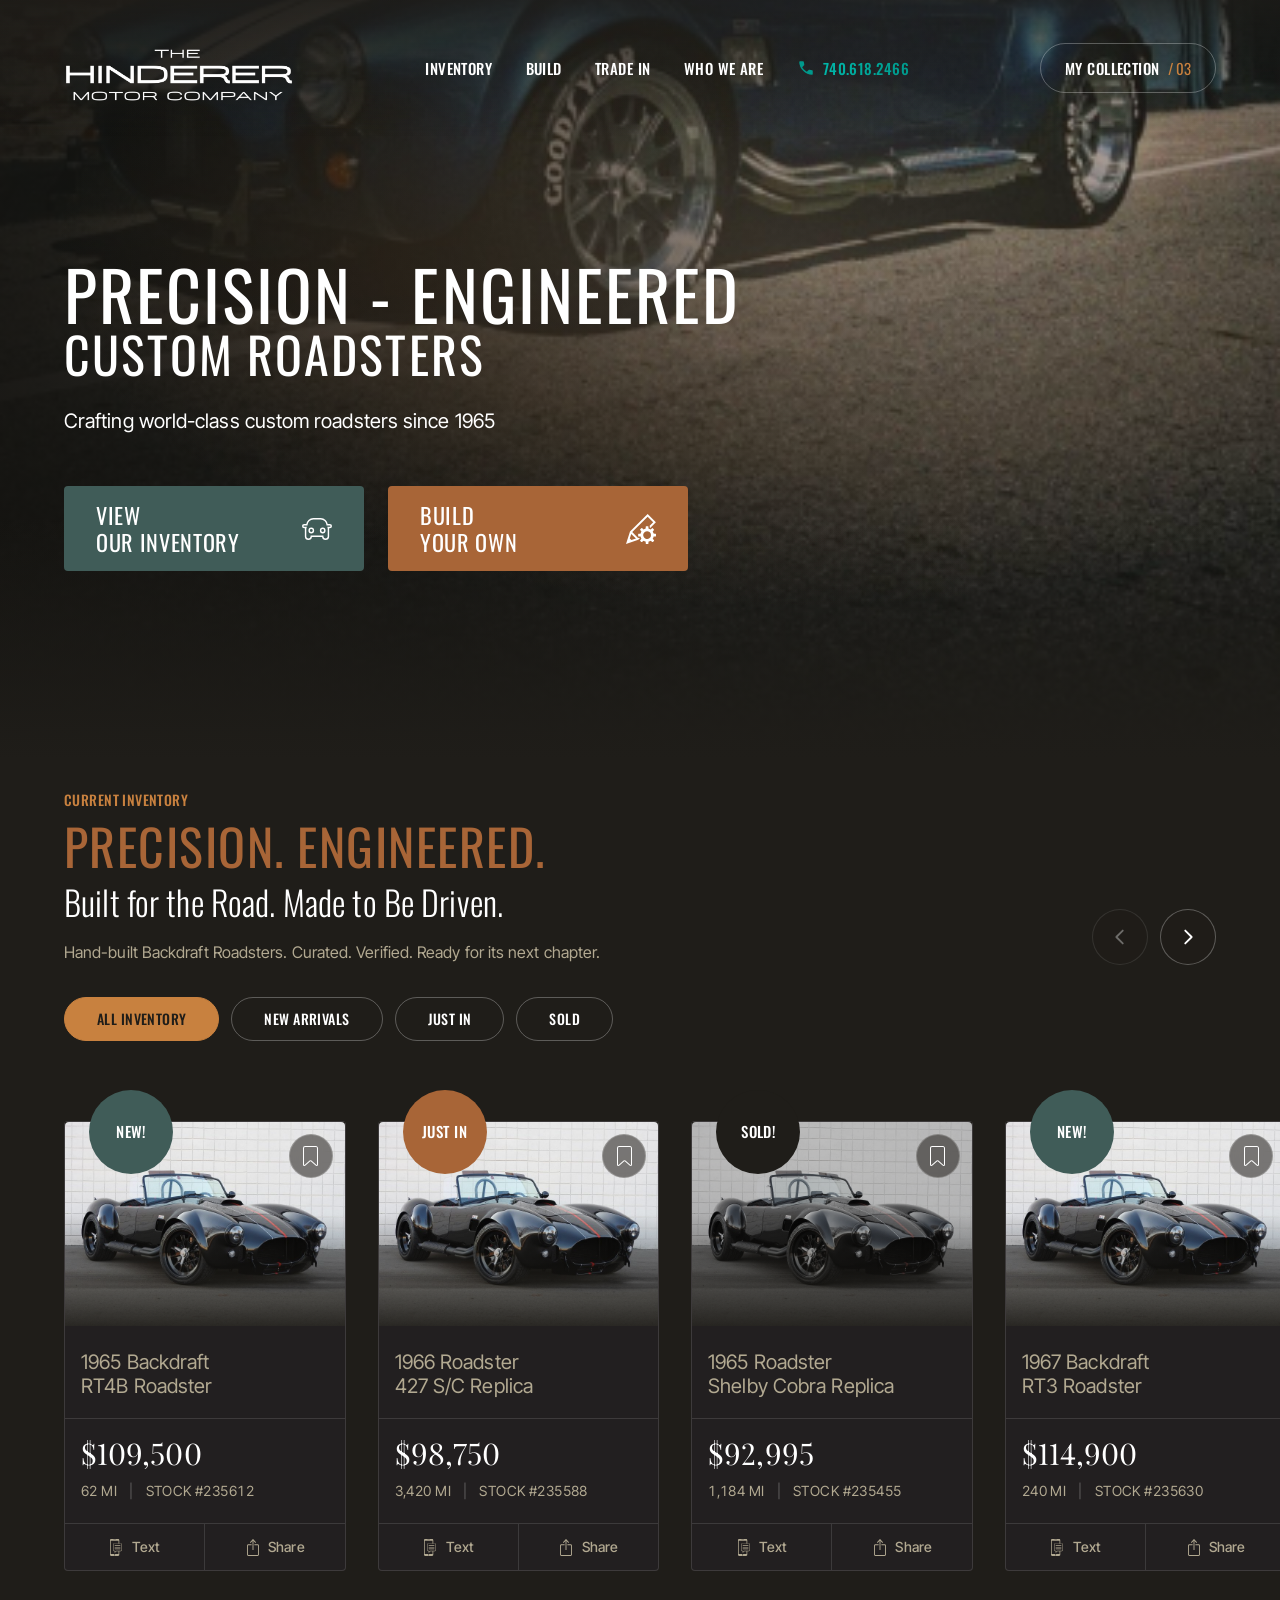
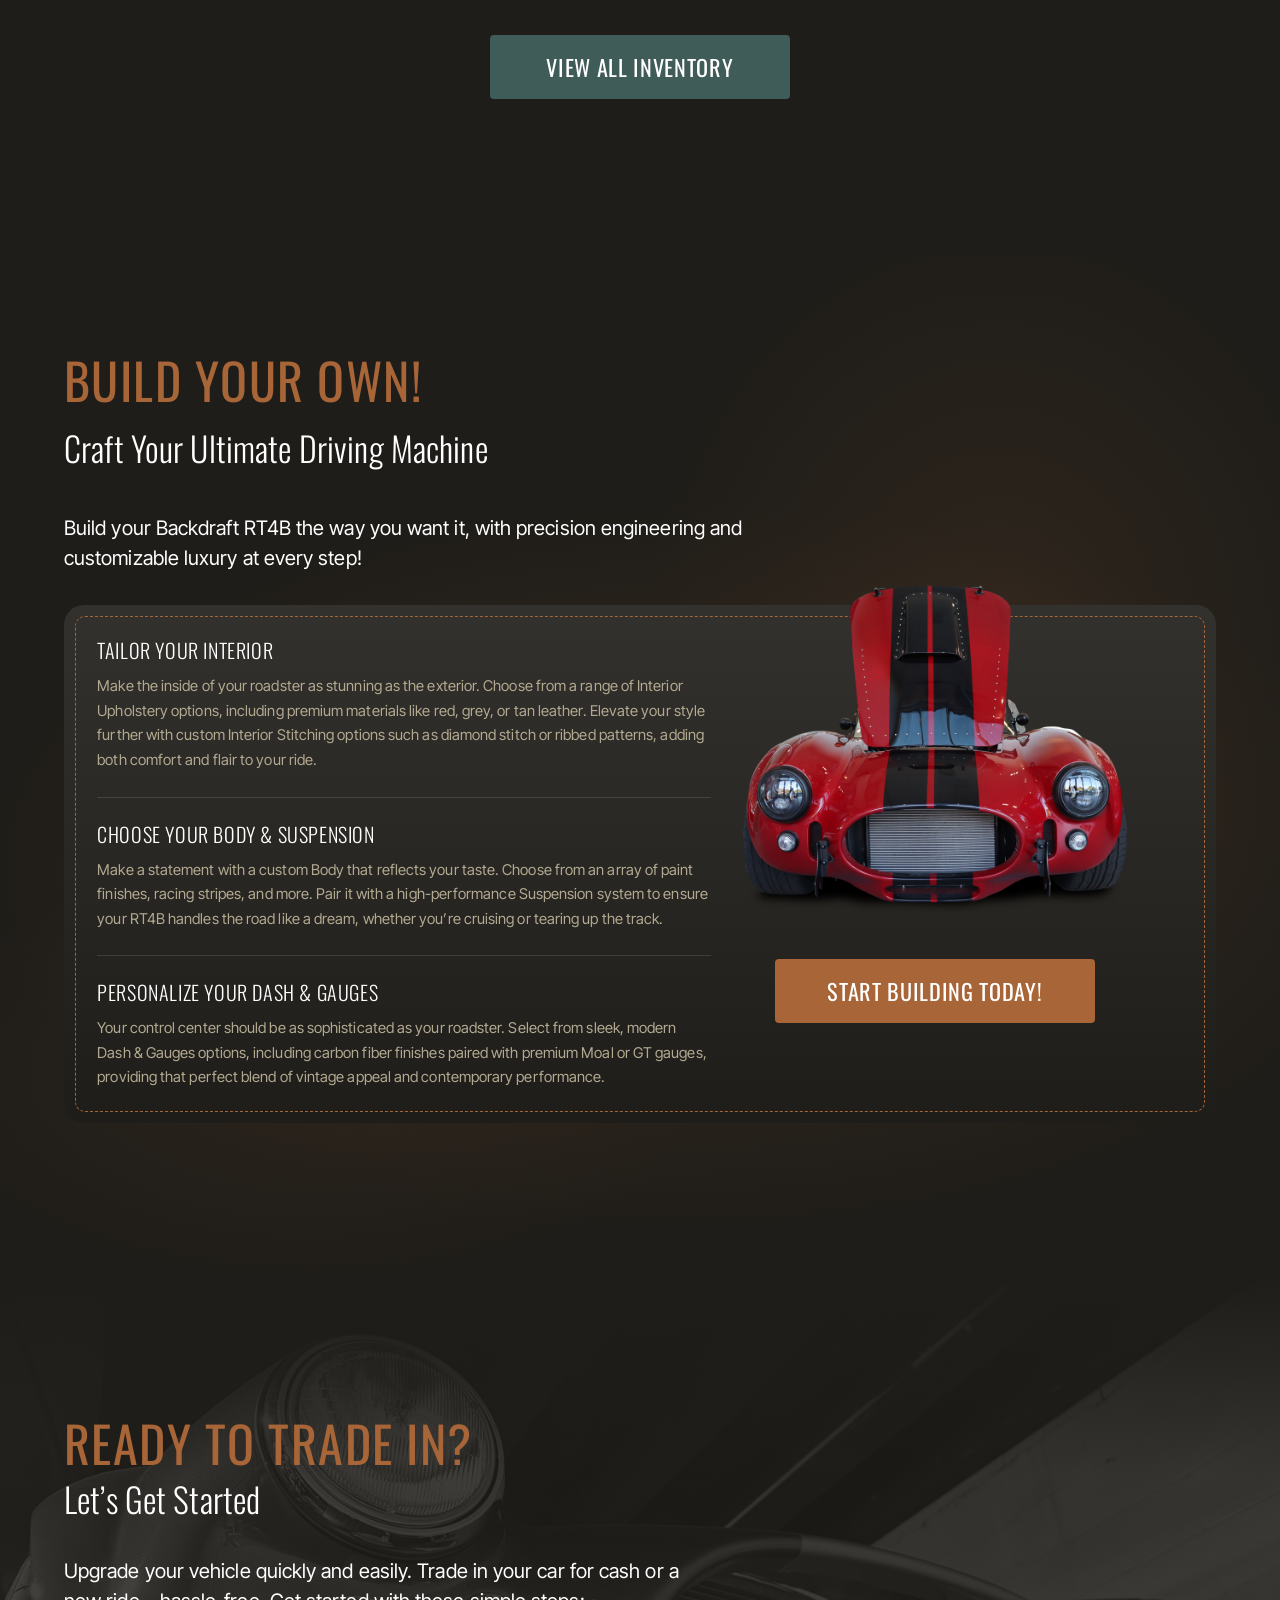
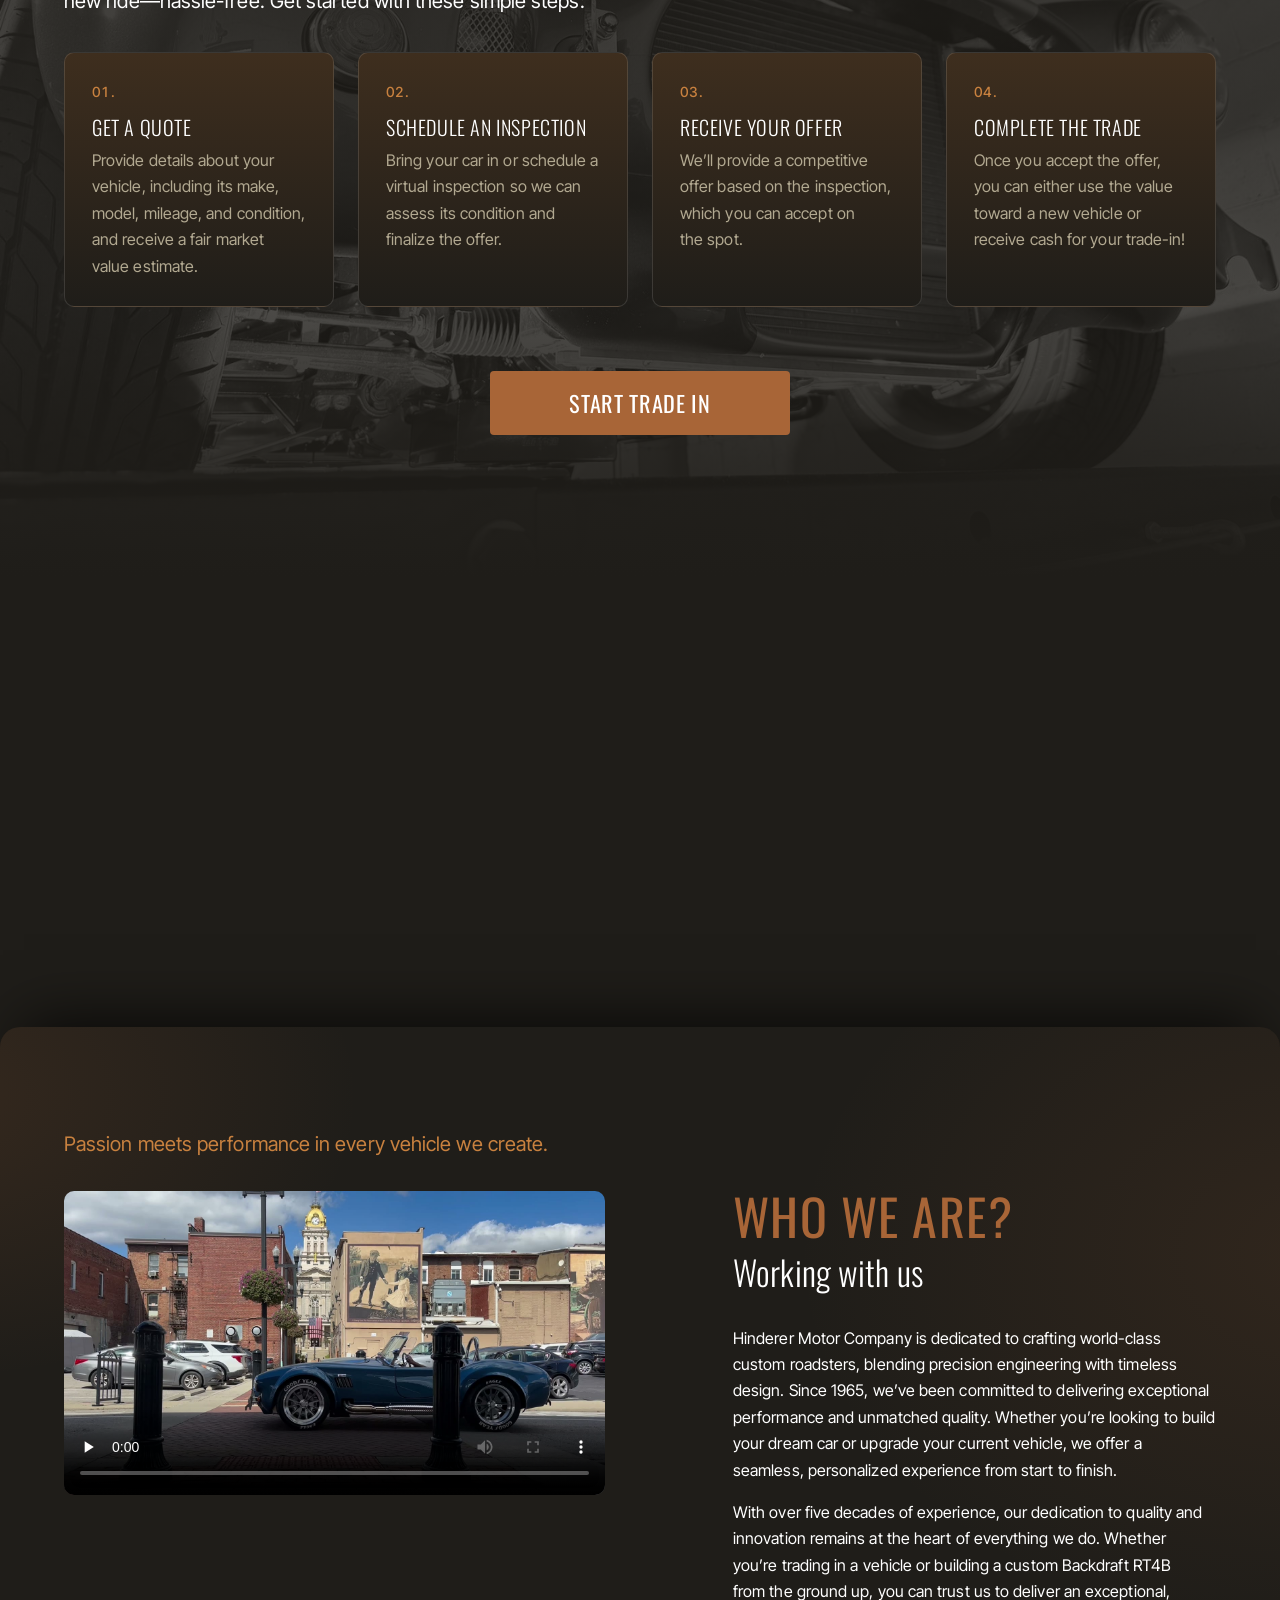
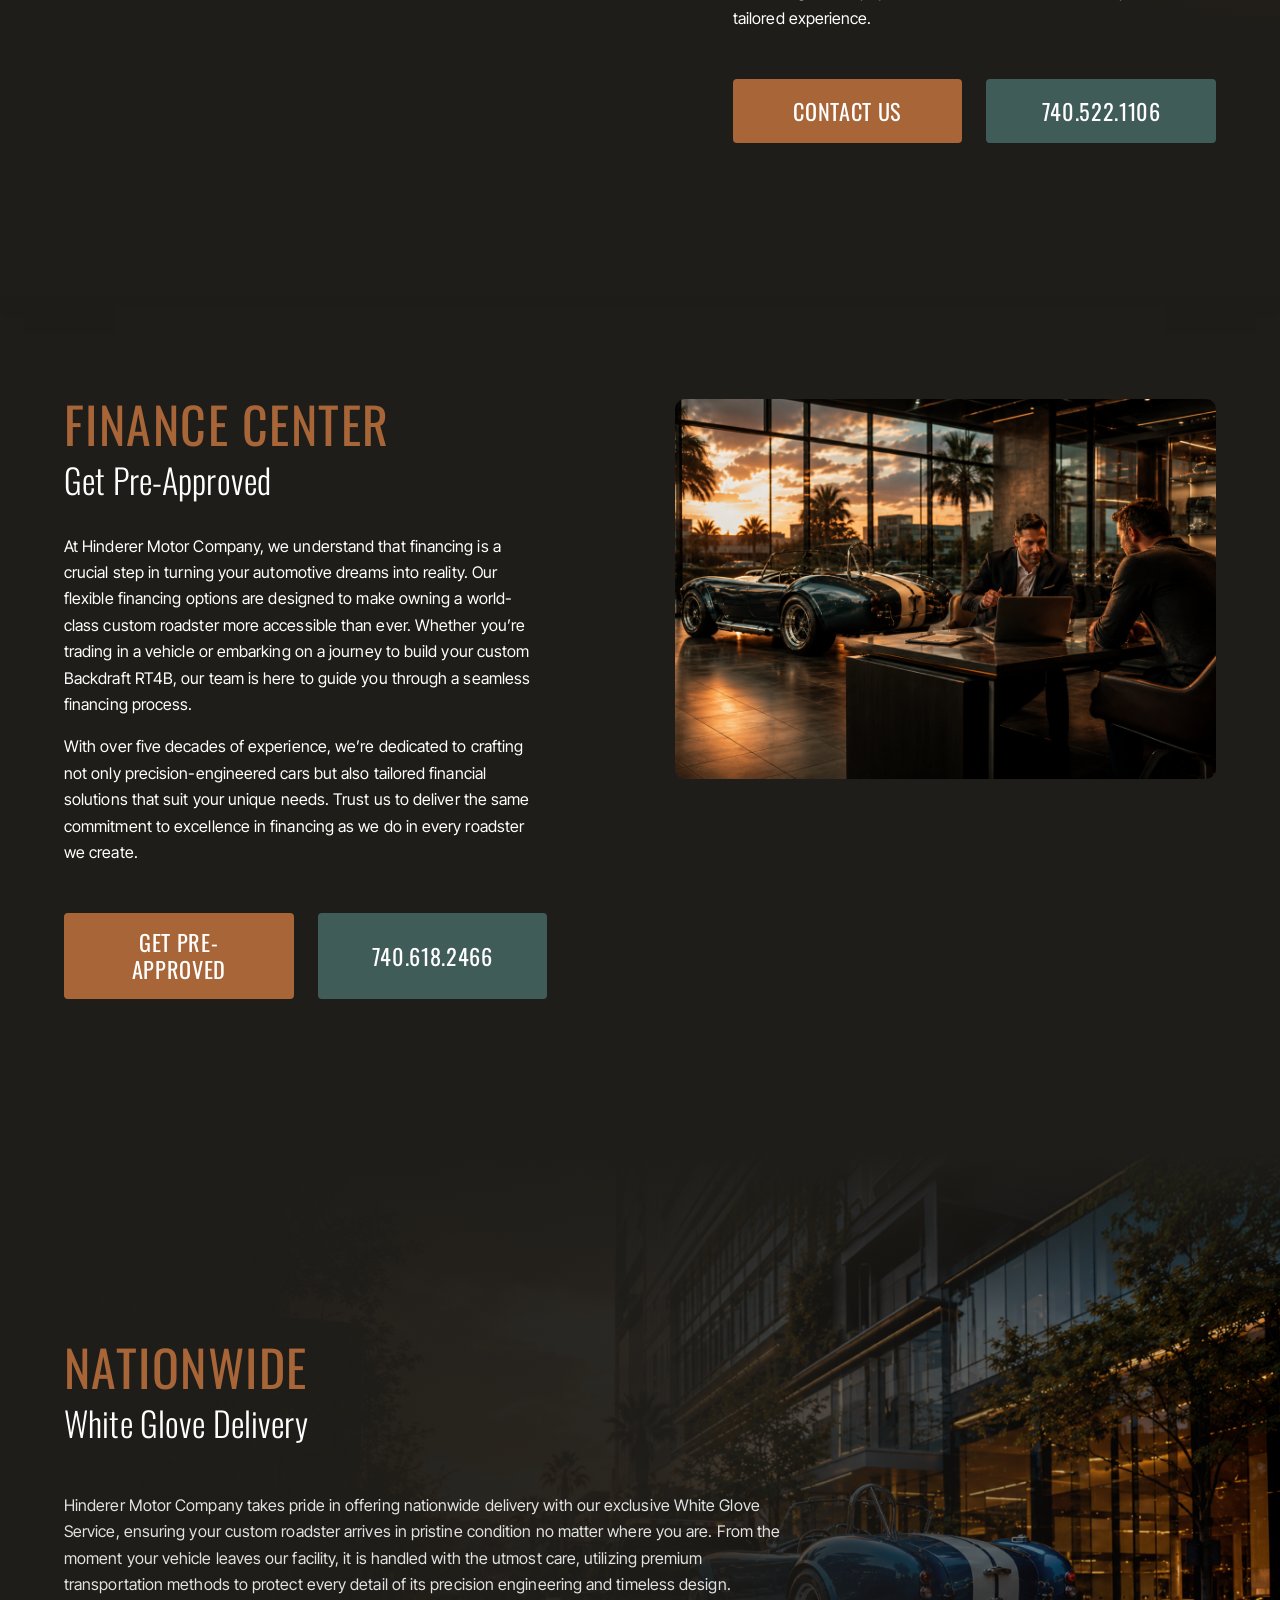
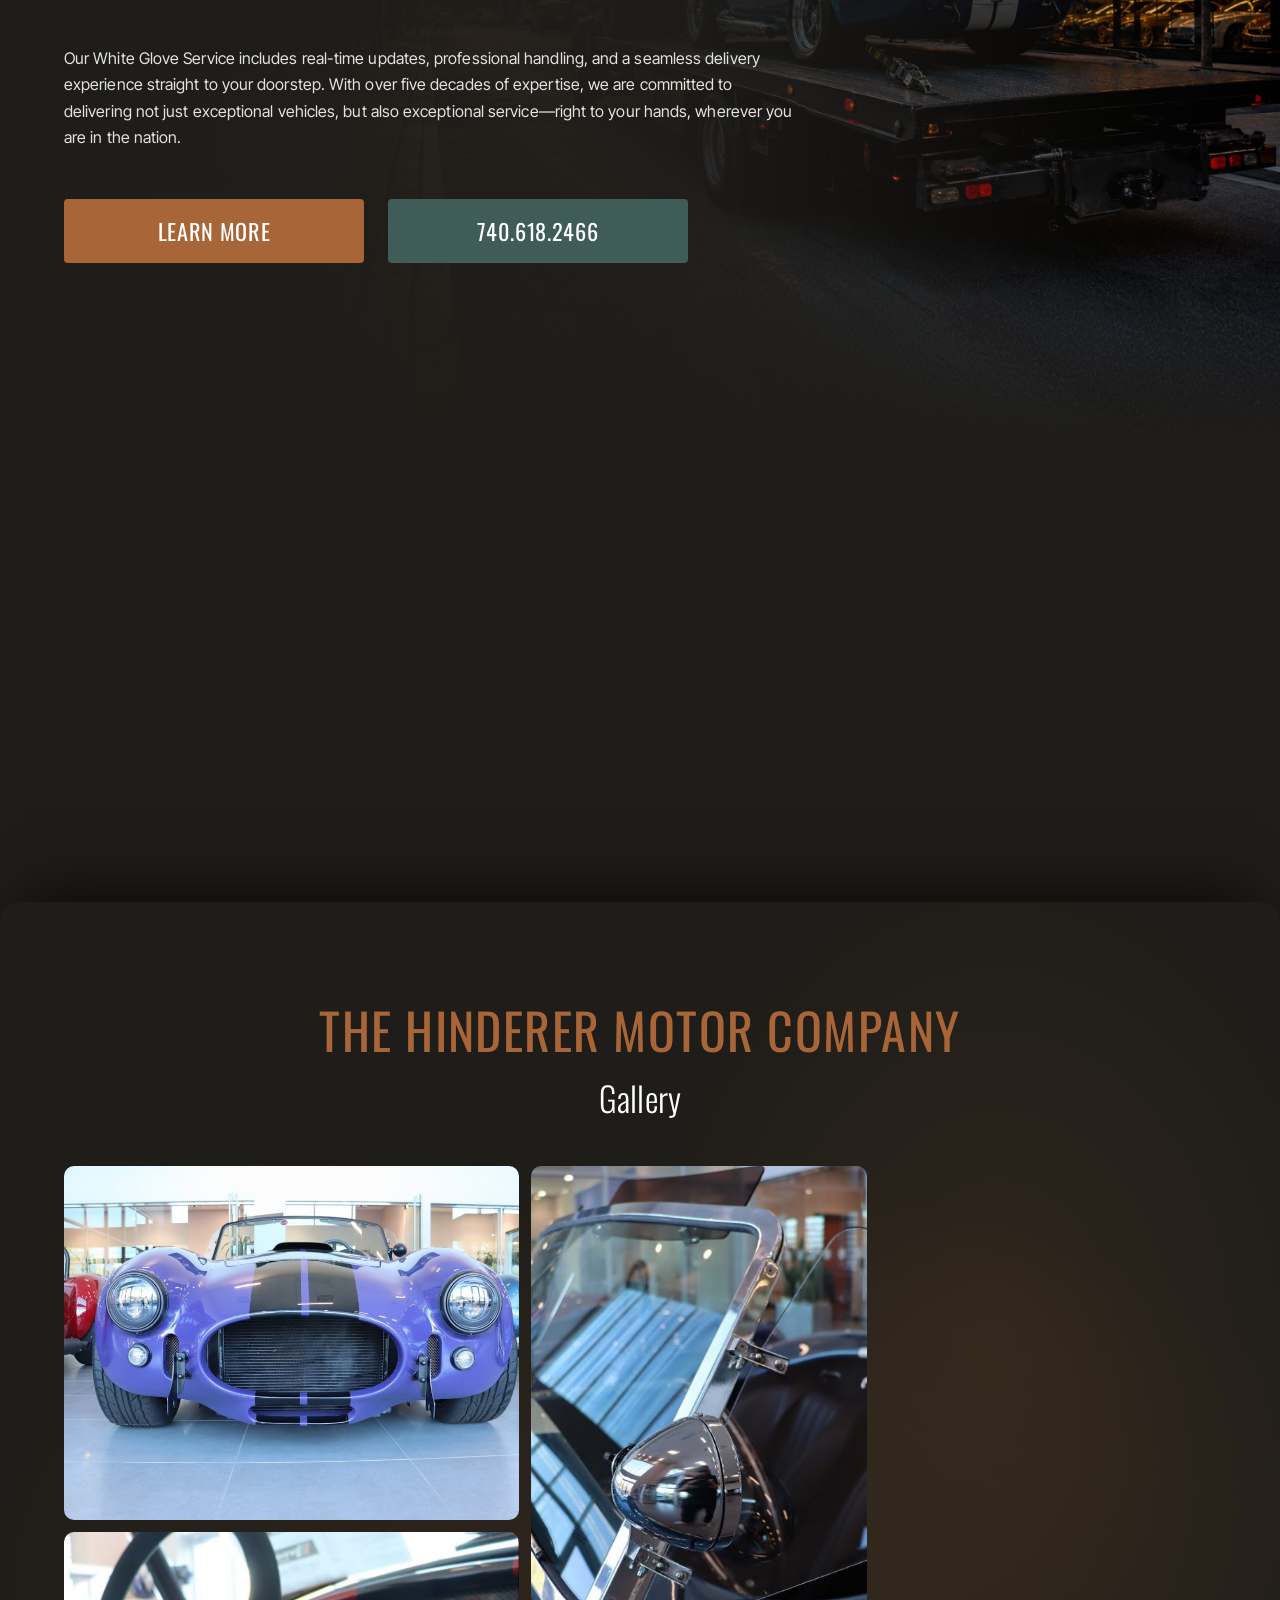
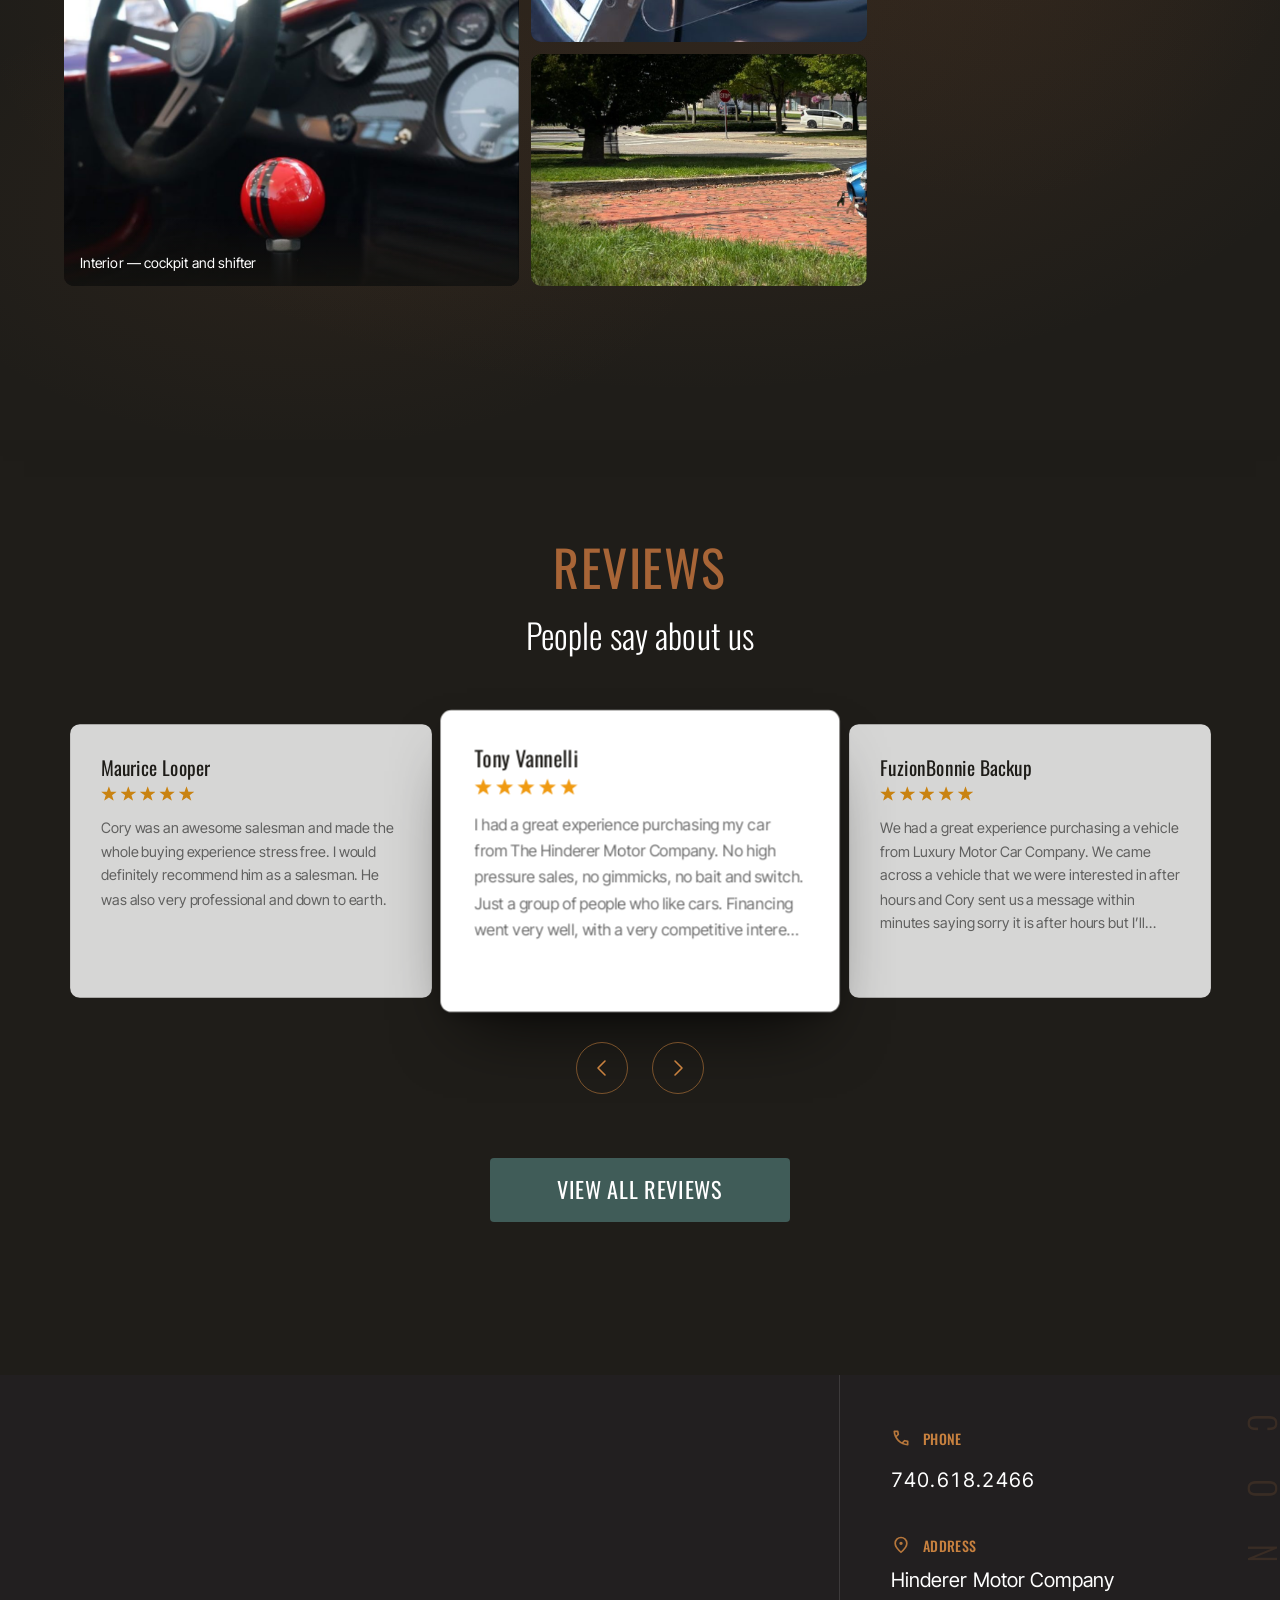
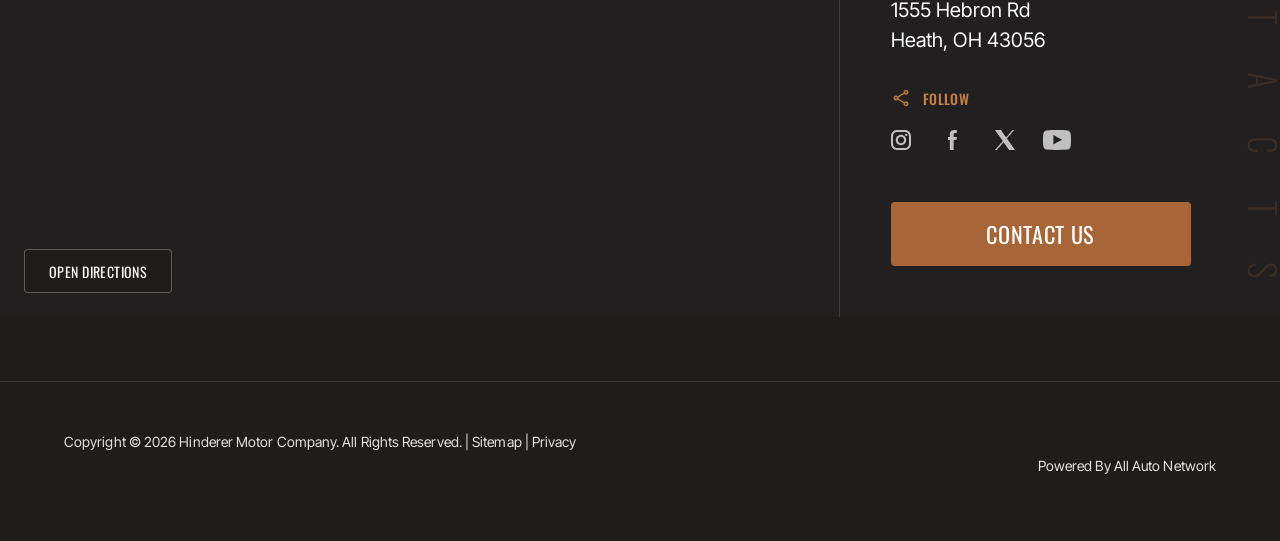
==== commit 8084e36a: "Contact CTA takes the primary button, not the dark one Alex's change, carried across all three pages" ====
--- a/index.html
+++ b/index.html
@@ -73,7 +73,7 @@
              is it. Marking Inventory as current announced the wrong location to
              anyone using a screen reader. -->
         <li><a class="site-nav__link" href="inventory.html">Inventory</a></li>
-        <li><a class="site-nav__link" href="#build">Build</a></li>
+        <li><a class="site-nav__link" href="build.html">Build</a></li>
         <li><a class="site-nav__link" href="#trade">Trade In</a></li>
         <li><a class="site-nav__link" href="#about">Who We Are</a></li>
         <li><a class="site-nav__link site-nav__link--phone" href="tel:+17406182466">
@@ -130,7 +130,7 @@
             <span>View<br>Our Inventory</span>
             <img class="btn-hmc__icon" src="assets/icons/arrow-inventory.svg" alt="" aria-hidden="true" width="40" height="28">
           </a>
-          <a class="btn-hmc btn-hmc--primary btn-hmc--tall" href="#build">
+          <a class="btn-hmc btn-hmc--primary btn-hmc--tall" href="build.html">
             <span>Build<br>Your Own</span>
             <img class="btn-hmc__icon" src="assets/icons/arrow-build.svg" alt="" aria-hidden="true" width="30" height="30">
           </a>
@@ -890,7 +890,7 @@
           </ul>
         </div>
 
-        <a class="btn-hmc btn-hmc--dark btn-hmc--centred btn-hmc--wide contact__cta" href="contact.html">Contact Us</a>
+        <a class="btn-hmc btn-hmc--primary btn-hmc--centred btn-hmc--wide contact__cta" href="contact.html">Contact Us</a>
       </div>
     </div>
   </section>
--- a/assets/css/tokens.css
+++ b/assets/css/tokens.css
@@ -47,6 +47,10 @@
   --accent:          #a86537;   /*  3.67:1 — display ≥24px + solid fills only */
   --accent-ink:      #c8813f;   /*  5.34:1 — copper text below 24px */
   --accent-hover:    #b97240;   /*  4.32:1 — control hover */
+  /* --accent-panel (a deep copper GROUND stop) was deleted with the copper
+     contact panel: DS.html has always documented that panel's ground as
+     --bg-raised, and the copper slab was drift. Copper is ink and fill here,
+     never a ground — so there is no ground stop to keep. */
   --accent-glow:     #e07921;   /*  5.55:1 — hero radial. Referenced only through
                                    its channel form --glow-rgb; kept in hex so the
                                    palette shows the colour it is a tint of. */
@@ -88,6 +92,12 @@
   --ink-rgb:        255 255 255; /* = --ink */
   --accent-rgb:     168 101 55;  /* = --accent */
   --accent-ink-rgb: 200 129 63;  /* = --accent-ink */
+  /* = --slate-lift, and it is the LIFT step rather than --slate for a measured
+     reason: as a wash it has to match copper's presence at the same alpha, and
+     --slate-lift's luminance is 0.166 against copper's 0.179. --slate sits at
+     0.095 and would have read as a stain rather than as a second light. */
+  --slate-lift-rgb: 95 118 115;
+  --tel-lift-rgb:   0 183 169;   /* = --tel-lift, for the progress fill's glow */
   /* The hero radial is one light source falling off through three stops, so
      the two inner ones are lighter tints of the glow rather than new hues. */
   --glow-in-rgb:  240 188 144;  /* radial centre */
@@ -193,19 +203,15 @@
   --track-display: -0.022em;
   --track-heading: -0.006em;
   --track-body:    0.005em;
-  /* THE uppercase tracking, and now the only one. 0.12em lived here as a
-     separate "label" step and it was the wrong idea rather than the wrong
-     number: at 14px it stopped reading as tracking and started reading as gaps
-     between letters, so a five-letter word spread across half its container and
-     announced louder than the control beneath it. Everything uppercase from 14
-     to 24 takes this. */
+  /* ONE uppercase tracking, and this is a revert of my own change made an hour
+     earlier. I split this into two steps and raised labels to 0.10em, citing the
+     rule that uppercase needs more tracking as the size drops. That rule is
+     written for faces of normal width; Oswald is CONDENSED and drawn for caps,
+     so it reaches the same "not jammed" at a much smaller number — and at 0.10em
+     a five-letter label stopped reading as tracking and started reading as gaps
+     between letters. The note that used to sit here said exactly that, and it
+     was right. Everything uppercase takes this. */
   --track-caps:    0.03em;
-  /* The one deliberate exception, and it is a watermark rather than a label:
-     the contact panel sets its rubric and its value one above the other on a
-     copper ground, where a normal track left the two reading as one block of
-     text. Only the contact panel uses it. Everything else uppercase takes
-     --track-caps. */
-  --track-label-wide: 0.22em;
   --track-num:     0.06em;   /* figures read aloud — phone, stock */
 
   /* Reading measures — long lines hurt reading in any aesthetic */
@@ -313,6 +319,11 @@
   /* Height of the persistent header — counted as a mass, used for
      scroll-margin so anchor targets are never hidden beneath it. */
   --header-h: 84px;
+
+  /* Height of the configurator's phone bar, which is fixed over the document.
+     One value, used by the bar AND by the clearance the document ends with —
+     written twice they drift, and the drift is a footer nobody can reach. */
+  --build-bar-h: 5.5rem;
 }
 
 @media (min-width: 62rem) {
--- a/assets/css/main.css
+++ b/assets/css/main.css
@@ -340,6 +340,14 @@
    column width and only the wordmark inside it shrinks. Horizontal drift is
    what makes a menu need re-finding; a little vertical give does not. */
 .site-header.is-scrolled { --header-h: 96px; }
+/* Once the page has moved, the header is over content rather than over the top
+   of it, and a bar floating on a photograph with no edge reads as part of the
+   photograph. Soft and wide: the shadow states elevation, it does not draw a
+   line — a hard edge here would compete with the hairline the header already
+   carries. */
+.site-header.is-scrolled {
+  box-shadow: 0 10px 30px -18px rgb(var(--shadow-rgb) / 0.85);
+}
 .site-header.is-scrolled .site-header__inner { padding-block: var(--space-2); }
 .site-header.is-scrolled .brand__mark { inline-size: clamp(150px, 12vw, 200px); }
 .site-header.is-scrolled .collection-pill { padding-block: var(--space-2); min-block-size: 40px; }
@@ -389,11 +397,15 @@
 .site-nav__list {
   display: flex;
   align-items: center;
-  /* The Figma sets 40 here, which is on no scale the rest of the page uses.
-     Taken up to the 48 step rather than down to 32: there is room for it at
-     every width where this row exists, and a nav that is the one component
-     measuring in its own units is how a scale stops being a scale. */
-  gap: var(--space-7);
+  /* The Figma sets 40 here, which is on no scale the rest of the page uses, so
+     the 48 step is the desktop value. It is not affordable at every width this
+     row exists at, though: the burger only takes over below 48rem, and between
+     there and ~69rem a fixed 48 broke TRADE IN and WHO WE ARE onto second
+     lines. The interval closes to the 24 step instead of the row wrapping —
+     the same clamp-between-two-tokens construction as --gutter, not a third
+     scale. */
+  gap: clamp(var(--space-5), 2.6vw, var(--space-7));
+  flex-wrap: nowrap;
   margin: 0;
   padding: 0;
   list-style: none;
@@ -405,6 +417,7 @@
 .site-nav__link {
   position: relative;
   display: block;
+  white-space: nowrap;
   padding-block: var(--space-2);
   color: var(--ink);
   font-family: var(--font-display);
@@ -2215,19 +2228,31 @@
   .contact__map__frame { filter: none; }
 }
 
-/* THE WARM PANEL
-   Copper at #c8813f under #1f1d19 ink measures 5.34:1 — AA at every size used
-   here, which is why the lighter copper is the ground and the darker one is not.
-   Ink-on-copper, not white-on-copper: white would sit at 3.67:1 and fail. */
+/* THE DARK PANEL
+   The ground is --bg-raised, which is what DS.html has documented for this panel
+   all along ("Card title band, footer, contact panel"). It had drifted to a
+   solid copper gradient — an entire saturated slab, which is the accent used as
+   an identity rather than as a setting (colour D3), and it broke the site's dark
+   restraint everywhere the eye landed on it. On the dark ground copper returns to
+   what it is elsewhere: the label ink, the watermark, and the one action. The map
+   beside it is dark too, so the two columns read as one field split by a hairline
+   rather than a cool photo bolted to a warm billboard (anti-patterns U11). */
 .contact__panel {
   position: relative;
   display: grid;
   align-content: center;
+  gap: var(--space-7);
   padding: clamp(var(--space-7), 4vw, var(--space-9));
   padding-inline-end: clamp(var(--space-8), 6vw, var(--space-10));
-  background: linear-gradient(152deg, var(--accent-ink) 0%, var(--accent) 100%);
-  color: var(--ink-inverse);
+  background: var(--bg-raised);
+  color: var(--ink);
   overflow: hidden;
+  /* Hairline seam between the two dark columns: on top when the panel stacks
+     under the map (mobile), on the leading edge when it sits beside it. */
+  border-block-start: 1px solid var(--rule);
+}
+@media (min-width: 62rem) {
+  .contact__panel { border-block-start: 0; border-inline-start: 1px solid var(--rule); }
 }
 
 /* The word runs the full height of the panel, letter by letter, hard against
@@ -2261,7 +2286,9 @@
   font-weight: var(--weight-heading);
   line-height: var(--lh-none);
   text-transform: uppercase;
-  color: rgb(var(--bg-rgb) / 0.15);
+  /* Copper watermark embossed into the dark ground — the one committed gesture,
+     material rather than loud. Decorative (aria-hidden), so no contrast floor. */
+  color: rgb(var(--accent-ink-rgb) / 0.14);
   writing-mode: vertical-rl;
   pointer-events: none;
   user-select: none;
@@ -2288,24 +2315,35 @@
   font-family: var(--font-display);
   font-size: var(--text-xs);
   font-weight: var(--weight-label);
-  letter-spacing: var(--track-label-wide);
+  /* --track-caps (0.03em), the site's single documented uppercase tracking. The
+     original 0.22em read "cheap"; the fix is NOT a wider label step — DS.html
+     records that a separate wide track was tried twice and read as gaps in this
+     condensed face. The label register is carried by copper, case and weight,
+     not by air between letters. (typography I4's 0.08em number yields to the
+     face; its intent — legible, cohesive uppercase — is met.) */
+  letter-spacing: var(--track-caps);
   text-transform: uppercase;
-  color: var(--ink-inverse);
-}
-/* Material Symbols, inlined and drawn in currentColor — so they take the panel's
-   ink directly instead of being filtered into it, and they stay correct if the
-   ground ever changes. */
-.contact__icon { flex: 0 0 auto; opacity: 0.66; }
-
+  color: var(--accent-ink);   /* copper is the brand's label ink — 5.19:1 on --bg-raised */
+}
+/* Material Symbols, inlined and drawn in currentColor — so the icon takes the
+   copper of its label directly. It is the label register in a glyph, so it
+   carries the same ink rather than a filtered approximation of it. */
+.contact__icon { flex: 0 0 auto; opacity: 0.9; }
+
+/* THE VALUE OUTRANKS ITS OWN LABEL, and now the tone does the ranking the size
+   used to do alone. On the dark ground the split is clean: the value is
+   near-white (--ink, 16.3:1), the label is copper (--accent-ink). The number and
+   the address — what a visitor came for — sit at the site's highest contrast,
+   the label recedes into the copper register, and the two read as figure and
+   caption at a glance. Size still helps (--text-lead over --text-xs). */
 .contact__value {
   margin: 0;
-  font-size: var(--text-body);          /* 16px — the values sit under the label,
-                                           not over it */
+  font-size: var(--text-lead);
   font-weight: var(--weight-body);
   font-style: normal;
   line-height: var(--lh-lead);
   letter-spacing: var(--track-body);
-  color: var(--ink-inverse);
+  color: var(--ink);
 }
 /* The number is the one thing here anyone copies by eye — tabular figures and a
    little air between them, the way a phone number is read aloud. */
@@ -2323,7 +2361,10 @@
 .contact__value a:focus-visible { text-decoration: underline; text-underline-offset: 0.2em; }
 
 .contact__value.social { gap: var(--space-2); margin-inline-start: calc(var(--space-3) * -1); }
-.contact__panel .social a img { filter: brightness(0) saturate(100%); opacity: 0.78; }
+/* On the dark ground the marks read light: brightness(0) flattens each brand SVG
+   to one ink, invert(1) turns that ink near-white. Sits with the white values,
+   not the copper labels — a social row is data, not a label. */
+.contact__panel .social a img { filter: brightness(0) saturate(100%) invert(1); opacity: 0.72; }
 .contact__panel .social a:hover img,
 .contact__panel .social a:focus-visible img { opacity: 1; }
 
@@ -2714,7 +2755,7 @@
 /* Inside the bone panel every ink flips. --ink-muted is 4.32:1 on bone and
    fails, so the label takes full ink and is separated from its value by size,
    weight and register instead of by tone. */
-.facets .field__label { color: var(--ink-inverse); }
+:is(.facets, .vdp-panel) .field__label { color: var(--ink-inverse); }
 
 /* The shared control surface. One ground, one border, one focus behaviour —
    declared once so a select and a text input cannot drift apart. */
@@ -2733,20 +2774,26 @@
 .control::placeholder { color: var(--ink-muted); opacity: 1; }
 
 /* On bone the control is a white field with a soft edge — the Figma's own
-   treatment, and the only way an input reads as an input on a light card. */
-.facets .control {
+   treatment, and the only way an input reads as an input on a light card.
+
+   THE SCOPE IS THE SURFACE, not one component's name. Written as `.facets` and
+   again as `.summary`, the second copy went dead the moment that block was
+   renamed, and the configurator's whole enquiry form fell back to the dark-
+   ground rules: white ink and a 4%-white field, both invisible on cream. Any
+   bone surface joins this list; nothing else needs to know. */
+:is(.facets, .vdp-panel) .control {
   background: var(--bg-card-plain);
   border-color: var(--rule-inverse-strong);
   color: var(--ink-inverse);
 }
-.facets .control::placeholder { color: var(--ink-card); }   /* 4.95:1 on white */
-.facets .control:hover { border-color: var(--ink-inverse); }
-.facets .control:focus-visible {
+:is(.facets, .vdp-panel) .control::placeholder { color: var(--ink-card); }   /* 4.95:1 on white */
+:is(.facets, .vdp-panel) .control:hover { border-color: var(--ink-inverse); }
+:is(.facets, .vdp-panel) .control:focus-visible {
   outline-color: var(--ink-inverse);
   border-color: var(--ink-inverse);
 }
-.facets select.control option { background: var(--bg-card-plain); color: var(--ink-inverse); }
-.facets .select::after { background: var(--ink-inverse); }
+:is(.facets, .vdp-panel) select.control option { background: var(--bg-card-plain); color: var(--ink-inverse); }
+:is(.facets, .vdp-panel) .select::after { background: var(--ink-inverse); }
 .facets .range { --rail: var(--rule-inverse-strong); --knob-ink: var(--ink-inverse); }
 .control:hover { border-color: var(--ink); }
 .control:focus-visible {
@@ -3198,6 +3245,24 @@
    axes, which read as a decision where one reads as an accident.
    ========================================================================= */
 
+/* The detail page runs narrower than the listing. One car and one column of
+   reading do not need the full 1564 content width: at that width the frame's own
+   proportion made the photograph nearly a metre tall and pushed the price panel
+   a long way from it. 1280 keeps the image large without it becoming the page.
+
+   Scoped to these three blocks, NOT to .wrap. Written as `.vdp-page .wrap` it
+   also caught the contact band at the foot of the page, which is full-bleed by
+   construction — the map is a place, and a place cropped into a content column
+   reads as a picture of a place. */
+/* WIDE AGAIN, and the width is derived rather than picked: the left column is
+   the reading measure plus the surface's own padding, the right is the rail, and
+   the page is the sum of the two with the gap. Narrowing one without the other
+   is what produced first an empty third inside the panel and then 200px of
+   nothing between the columns. */
+.vdp-page .vdp,
+.vdp-page .photos,
+.vdp-page .vdp-actions { max-inline-size: 1300px; margin-inline: auto; }
+
 .vdp { display: grid; gap: var(--space-6); }
 .vdp__main { min-inline-size: 0; }
 /* The reading column is capped where reading happens, not where the grid ends
@@ -3207,10 +3272,82 @@
 
 @media (min-width: 62rem) {
   .vdp {
-    grid-template-columns: minmax(0, 1fr) 24rem;
-    gap: var(--space-6) var(--space-8);
+    /* The reading column IS the left column, and the rail is the right one.
+       Capping the panel inside a wider column instead left 200px of nothing
+       between the text and the rail — the hole moved, it did not close.
+
+       The rail is a PROPORTION with a ceiling, not a fixed 30rem. Fixed, it
+       took 480px of a 906px content box at 1024 and left the photograph 395 —
+       the subject rendered smaller than its own caption on every laptop and
+       every landscape tablet. The percentage is set so the clamp reaches its
+       30rem cap exactly at this grid's own maximum (1300px here, capped above;
+       the configurator's box is the full wrap, so its figure differs). Desktop
+       is therefore unchanged and only the widths below it are repaired. */
+    grid-template-columns: minmax(0, 49rem) clamp(20rem, 37%, 30rem);
+    /* Two rows, named by what sits in them. The photograph and the price panel
+       share the first: one grid row, one height, so the panel ends where the
+       image ends instead of hanging past its foot. */
+    gap: var(--space-6);
     align-items: start;
   }
+  /* EXACT equality of the two columns cannot hold, and it is worth writing down
+     why: the left one is sized by an aspect ratio and therefore by the window's
+     WIDTH, the right one by how much text is in it. Tie them together and one of
+     them stretches — either a hole above the buttons, or, with the slack
+     distributed, a price floating in the middle of half a metre of nothing.
+
+     So they are independent, and the photograph is capped instead. Bounded by
+     the viewport height it stays near the panel's own length at every width
+     rather than running away from it on a wide screen, which is what "aligned"
+     actually has to mean here. */
+  .vdp { grid-template-rows: auto auto; }
+  .vdp > .stage     { grid-column: 1; grid-row: 1; }
+  .vdp > .vdp-panel { grid-column: 2; grid-row: 1; }
+  .vdp > .tabs      { grid-column: 1; grid-row: 2; }
+  .vdp > .promos    { grid-column: 2; grid-row: 2; }
+}
+
+/* ---- lit from both sides ------------------------------------------------
+   Two sources, one per edge, and neither is a circle. A radial with equal radii
+   reads as a spotlight someone aimed; two overlapping ellipses at different
+   sizes and slightly different centres read as light falling — which is the
+   only kind of glow that belongs behind a photograph of a car.
+
+   TWO TEMPERATURES, NOT ONE HUE. Both edges were copper, and measured on the
+   page that made this wash the single largest copper surface on the site —
+   14.6% of the right margin, running the full height of every page. With the
+   ground warm, the secondary ink warm sand and the panel bone, there was
+   nothing on the page for an accent to be an accent AGAINST: it read brown from
+   edge to edge. Copper on one side and slate on the other is the pair the
+   palette already declares as opposites, and two lights of different
+   temperature is what a real room does anyway. Alphas are unchanged — the two
+   luminances are 0.179 and 0.166, so neither side outweighs the other.
+
+   Bounded to the top of the page by the positioning area, same as the listing:
+   the gallery below is the subject and a glow running its full length would sit
+   behind every photograph in it.
+   ------------------------------------------------------------------------- */
+.lit-sides {
+  background:
+    /* left, warm — the larger and lower of the two */
+    radial-gradient(38% 30% at -8% 14%,
+      rgb(var(--accent-rgb) / 0.17) 0%,
+      rgb(var(--accent-rgb) / 0.06) 44%,
+      rgb(var(--bg-rgb) / 0) 72%),
+    radial-gradient(22% 46% at 4% 30%,
+      rgb(var(--accent-rgb) / 0.10) 0%,
+      rgb(var(--bg-rgb) / 0) 68%),
+    /* right, cool — tighter and higher, so the two do not mirror each other */
+    radial-gradient(30% 26% at 106% 6%,
+      rgb(var(--slate-lift-rgb) / 0.15) 0%,
+      rgb(var(--slate-lift-rgb) / 0.05) 42%,
+      rgb(var(--bg-rgb) / 0) 70%),
+    radial-gradient(18% 40% at 96% 22%,
+      rgb(var(--slate-lift-rgb) / 0.09) 0%,
+      rgb(var(--bg-rgb) / 0) 66%),
+    var(--bg);
+  background-repeat: no-repeat;
+  background-size: 100% 1500px, 100% 1500px, 100% 1500px, 100% 1500px, auto;
 }
 
 /* ---- action bar ---------------------------------------------------------
@@ -3288,7 +3425,14 @@
   overflow: hidden;
   border-radius: var(--radius-3);
   background: var(--bg-raised);
-  aspect-ratio: 16 / 10;
+  /* The photographs are 1024x768, so 4:3 crops nothing.
+
+     NO max-block-size here. With an aspect ratio AND a height cap, the cap wins
+     on the block axis and the ratio then drags the INLINE axis down with it —
+     the frame shrank to 725px inside an 1100px column and left a field of empty
+     page beside it. The image is width-driven; the container column is what
+     bounds it, and that is already capped at the page's own content width. */
+  aspect-ratio: 4 / 3;
 }
 .stage__frame img {
   inline-size: 100%;
@@ -3352,19 +3496,21 @@
 .thumb:hover { opacity: 0.85; }
 /* Selection is carried by BOTH opacity and a border. Opacity alone is a
    difference nobody can name when four thumbnails are already dim. */
-.thumb[aria-current="true"] { opacity: 1; border-color: var(--accent); }
+.thumb[aria-current="true"] { opacity: 1; border-color: var(--slate-lift); }   /* 3.37:1 */
 
 /* ---- the bone panel ----------------------------------------------------- */
 .vdp-panel {
-  padding: var(--space-6);
+  padding: var(--space-5);
   border-radius: var(--radius-3);
   background: var(--bg-card);
   color: var(--ink-inverse);
 }
 @media (min-width: 62rem) {
-  /* Sticky, because the specification is what the visitor checks against every
-     photograph they scroll through. */
-  .vdp-panel { position: sticky; inset-block-start: calc(var(--header-h) + var(--space-5)); }
+  /* Its OWN length. Stretched to the row it matched the photograph exactly and
+     bought that with a hole: the actions were pushed to the foot and everything
+     between the last spec row and the buttons was empty panel. A card that ends
+     where its content ends is worth more than two columns ending on one line. */
+
 }
 
 /* The name out-ranks nothing else on the page, but it must not be dwarfed by
@@ -3393,30 +3539,105 @@
   font-variant-numeric: lining-nums tabular-nums;
   color: var(--ink-inverse);
 }
-.vdp-panel__note {
-  margin-block-start: var(--space-2);
-  font-size: var(--text-xs);
-  color: var(--ink-inverse);
-  opacity: 0.7;
-}
-
-.vdp-panel__rule {
-  block-size: 2px;
-  margin-block: var(--space-5);
-  background: var(--accent);
-  border: 0;
-}
-
-/* Label and value: four axes apart, because tone cannot carry it here. */
-.spec-pairs { display: grid; gap: var(--space-4); margin: 0; }
-.spec-pairs__row { display: grid; gap: var(--space-1); }
-.spec-pairs dt {
+
+/* A rank above the price, for a panel whose number needs saying what it is —
+   the configurator's total means one thing while groups are unanswered and
+   another once they are all in. The vehicle page's price needs no such caption,
+   so the class exists but is not compulsory. */
+.vdp-panel__eyebrow {
+  margin-block-start: var(--space-4);
   font-size: var(--text-xs);
   font-weight: var(--weight-label);
   letter-spacing: var(--track-caps);
   text-transform: uppercase;
   color: var(--ink-inverse);
 }
+.vdp-panel__eyebrow + .vdp-panel__price { margin-block-start: var(--space-2); }
+
+.vdp-panel__note {
+  margin-block-start: var(--space-4);
+  font-size: var(--text-sm);
+  color: var(--ink-card);              /* 4.95:1 on bone */
+}
+
+/* A second block inside the panel, so it opens at the block interval rather
+   than at the paragraph one — it is a different subject, not the next sentence. */
+.vdp-panel__foot { margin-block-start: var(--space-7); }
+
+/* Slate. The bone panel is the largest single warm surface on either page, and
+   a copper rule across it left the whole block in one temperature. Slate is the
+   declared secondary — it sits opposite copper on the wheel — and it measures
+   6.33:1 on bone, well past the 3:1 a rule has to clear. */
+.vdp-panel__rule {
+  block-size: 2px;
+  margin-block: var(--space-4);
+  background: var(--slate);
+  border: 0;
+}
+
+/* Label and value: four axes apart, because tone cannot carry it here. */
+.spec-pairs { display: grid; gap: var(--space-3); margin: 0; }
+
+/* The same pairs with a price in a second column. An extension of the component
+   the vehicle page already uses, not a second one built beside it. */
+.spec-pairs__row--cost {
+  grid-template-columns: minmax(0, 1fr) auto;
+  padding-block-end: var(--space-3);
+  border-block-end: 1px solid var(--rule-inverse);
+}
+.spec-pairs__row--cost dt { grid-column: 1; }
+/* :not(), and it is load-bearing. Written as a plain `dd` this rule is 0,2,1 and
+   quietly outranked .spec-pairs__cost at 0,1,0 — so the figure was dragged into
+   column 1 and printed underneath its own label instead of beside it. Excluding
+   the cost means the two rules cannot argue at all. */
+.spec-pairs__row--cost dd:not(.spec-pairs__cost) { grid-column: 1; }
+/* Beside the LABEL, not beside the value: the value is free text and can run to
+   two lines, and a figure tied to it drops with it. On row 1 the prices hold one
+   straight column down the panel however long the answers are. */
+.spec-pairs__cost {
+  grid-column: 2;
+  grid-row: 1;
+  justify-self: end;
+  align-self: baseline;
+  font-variant-numeric: lining-nums tabular-nums;
+}
+/* Not "$0.00". A zero is a price; an unanswered group has no price yet, and
+   printing one in the cost column is a lie in the only column nobody may
+   misread. */
+.spec-pairs__row--empty dd { opacity: 0.55; font-style: italic; }
+
+.vdp-panel__render {
+  border-radius: var(--radius-2);
+  overflow: hidden;
+  background: var(--bg-raised);
+  margin-block-end: var(--space-5);
+}
+/* The crop is measured off the subject, not chosen by eye. In the 1000×680
+   source the car occupies y 99–404: 99px of empty above it and 275 below, so a
+   16/11 box was mostly background AND hung the car high in its own frame.
+   21/9 leaves the car ~62px of source margin top and bottom, and the 15% offset
+   is what centres the CAR in the window rather than centring the file. */
+.vdp-panel__render img {
+  inline-size: 100%;
+  aspect-ratio: 21 / 9;
+  object-fit: cover;
+  object-position: center 15%;
+  display: block;
+}
+.spec-pairs__row { display: grid; gap: var(--space-1); }
+/* The display voice, not the body one. Inter Tight stops at 600 and these
+   labels needed to read heavier than the values beneath them; Oswald at the
+   same weight is condensed, so it is denser on the line without being larger —
+   which is the difference between a label with presence and a label shouting.
+   The contact panel's labels already work this way. */
+.spec-pairs dt {
+  font-family: var(--font-display);
+  font-size: var(--text-xs);
+  font-weight: var(--weight-label);
+  letter-spacing: var(--track-caps);
+  text-transform: uppercase;
+  color: var(--ink-inverse);
+}
 .spec-pairs dd {
   margin: 0;
   font-size: var(--text-body);
@@ -3425,7 +3646,7 @@
 }
 .spec-pairs dd.num-tabular { letter-spacing: var(--track-num); }
 
-.vdp-panel__actions { display: grid; gap: var(--space-3); margin-block-start: var(--gap-cta-text); }
+.vdp-panel__actions { display: grid; gap: var(--space-3); margin-block-start: var(--space-6); }
 
 /* ---- jump nav -----------------------------------------------------------
    Not tabs. The Figma hides Description, Premium options, Photos, Videos, Buy
@@ -3465,18 +3686,34 @@
    that hides content.
    ------------------------------------------------------------------------- */
 .tabs { margin-block-start: var(--space-6); }
-
+/* Inside the grid the row gap already provides that interval, so the component's
+   own margin pushed the tab bar 32px below the rail it is supposed to start
+   level with. */
+.vdp > .tabs { margin-block-start: 0; }
+
+/* The bar holds the tablist and the jump link on one line: they read as one
+   row of choices even though only five of the six switch a panel. */
+.tabs__bar {
+  display: flex;
+  flex-wrap: wrap;
+  /* END, not centre. The selected tab is taller than its neighbours by the
+     overlap that joins it to the surface, so centring the bar lifted the jump
+     link 9px above the row it belongs to. */
+  align-items: flex-end;
+  gap: var(--space-2);
+}
 .tabs__list {
   display: flex;
   flex-wrap: wrap;
   gap: var(--space-2);
-  padding-block-end: var(--space-3);
-  border-block-end: 1px solid var(--rule);
 }
 
 .tabs__tab {
   min-block-size: 44px;
-  padding-inline: var(--space-5);
+  /* Six labels have to hold one line in a 704px column. At the wider inline
+     padding they came to 768px and the row broke, which puts one tab on a shelf
+     of its own — a bar that wraps stops reading as a set of choices. */
+  padding-inline: var(--space-4);
   border: 0;
   border-radius: var(--radius-2);
   background: transparent;
@@ -3497,16 +3734,91 @@
 /* Selected is carried by ground AND ink, not by ground alone: a filled tab that
    only changes colour is invisible to anyone who cannot separate copper from
    white, and this is the control that decides what the page is showing. */
+/* The selected tab and the panel are one shape. Its foot squares off and sits
+   directly on the surface below with no gap, so the plate reads as growing out
+   of the panel rather than floating above it. */
+/* ONE SHAPE, and it is made of one colour rather than of matched geometry. The
+   selected tab takes the surface's own ground, so the plate and the panel are
+   literally the same field with a step in its top edge — which is what a tab is.
+   In slate they were two objects touching, and no amount of radius matching was
+   going to change that. 15.4:1 with the white label. */
 .tabs__tab[aria-selected="true"] {
-  background: var(--slate);              /* 7.27:1 with the white label */
+  background: var(--bg-raised);
   color: var(--ink);
-}
-
-.tabs__panel { padding-block-start: var(--space-6); }
+  /* The outline runs over the top of the plate, down its sides and then away
+     along the panel's own edge. There is no line UNDER it — that is the whole
+     device: the tab is open into the panel, and the two are one enclosure with
+     a step in its top edge. The -1px pulls the plate over the panel's border so
+     its own ground covers that segment. */
+  border: 1px solid var(--rule);
+  border-block-end: 0;
+  border-start-start-radius: var(--radius-3);
+  border-start-end-radius: var(--radius-3);
+  border-end-start-radius: 0;
+  border-end-end-radius: 0;
+  margin-block-end: -1px;
+  position: relative;
+  z-index: 1;
+}
+.tabs__bar { position: relative; z-index: 1; }
+/* The surface keeps its corners. Squaring the top-left permanently was only
+   correct while the FIRST tab was selected — choose any other and the plate sits
+   in the middle of the bar while a cut corner stands on its own at the left, and
+   the one shape falls apart. The corner is squared only when the plate is
+   actually standing on it. */
+/* The surface keeps all four corners now: the plate carries its own outline, so
+   nothing has to be cut away to meet it. */
+
+/* Looks like the tab beside it and behaves as a jump. It carries .tabs__tab,
+   so there is one definition of what a tab looks like; this only removes the
+   underline an anchor arrives with and states that it never becomes selected. */
+/* An <a> is inline, so min-block-size on .tabs__tab never applied to it: its
+   box came out shorter than the buttons beside it and the word sat higher in
+   the row even with their feet level. */
+.tabs__tab--jump {
+  display: inline-flex;
+  align-items: center;
+  text-decoration: none;
+}
+.tabs__tab--jump:hover { background: rgb(var(--ink-rgb) / 0.06); color: var(--ink); }
+
+/* A SURFACE under the panels, so the tab bar has something to sit on and the
+   reading column stops floating on the page ground. Dark rather than the
+   Figma's cream: the description runs to several hundred words and a light
+   field that size in the middle of a dark page is a second hero. */
+.tabs__panels {
+  /* No cap. The column is the measure now, so the surface fills it — capping
+     the surface inside a wider column is what put the hole between the columns
+     instead of inside the panel. */
+  margin-block-start: 0;
+  padding: var(--space-6);
+  border: 1px solid var(--rule);
+  border-start-start-radius: 0;
+  border-radius: var(--radius-3);
+  background: var(--bg-raised);
+}
+
+
+.tabs__panel { padding-block-start: 0; }
+/* An inline link in body copy had no colour rule and was falling through to the
+   UA default — browser blue, in the middle of a warm near-black page. */
+.tabs__panel a:not(.btn-hmc):not(.btn-card) {
+  color: var(--accent-ink);            /* 5.34:1 */
+  text-underline-offset: 0.2em;
+}
+.tabs__panel a:not(.btn-hmc):not(.btn-card):hover { color: var(--ink); }
 /* The measure cap has to reach inside the panels. .vdp__main > p stops at the
    panel boundary, and a description tab is exactly where long copy lands. */
 .tabs__panel > p,
 .tabs__panel > .body-muted { max-inline-size: var(--measure); }
+@media (min-width: 62rem) {
+  /* 78ch, three above the norm's ceiling, and stated rather than slipped in:
+     it is what lets the surface fill a column wide enough to sit against the
+     rail without an empty strip down its right side. Beyond this the line stops
+     being readable and the trade is no longer worth making. */
+  .vdp-page .tabs__panel > p,
+  .vdp-page .tabs__panel > .body-muted { max-inline-size: 78ch; }
+}
 /* An intro that introduces a full-width block is not body copy — capped at the
    reading measure it broke at 60 characters above a grid three times its width,
    and the two read as unrelated. */
@@ -3518,7 +3830,9 @@
    the panels are already all visible, which is the correct fallback. */
 .tabs__list { display: none; }
 .js .tabs__list,
-[data-ds-tabs] .tabs__list { display: flex; }   /* the DS specimen has no panels */
+[data-ds-tabs] .tabs__list { display: flex; }
+.tabs__bar { display: none; }
+.js .tabs__bar { display: flex; }   /* the DS specimen has no panels */
 .js .tabs__panel[hidden] { display: none; }
 
 /* ---- buy summary --------------------------------------------------------
@@ -3585,6 +3899,8 @@
   font-size: var(--text-body);
   color: var(--ink);
 }
+
+.photos { margin-block-start: var(--space-9); scroll-margin-block-start: calc(var(--header-h) + var(--space-6)); }
 
 /* ---- photo mosaic -------------------------------------------------------
    The Figma's composition: six cells at four different shapes, not six crops of
@@ -3697,7 +4013,6 @@
   display: grid;
   grid-template-columns: repeat(auto-fit, minmax(17rem, 1fr));
   gap: var(--space-4);
-  margin-block-start: var(--space-text-obj);
 }
 
 .promo {
@@ -3780,10 +4095,732 @@
 .promo:hover .promo__cta { background: var(--accent-hover); }
 .promo:focus-visible { outline: 2px solid var(--focus); outline-offset: 3px; }
 
+@media (min-width: 62rem) {
+  /* In the rail they stack: the column is 24rem wide and four cards across it
+     would be four thumbnails. */
+  .promos { grid-template-columns: minmax(0, 1fr); align-content: start; }
+  /* Sized so the rail lands near the tab block beside it. At 11rem the four
+     cards ran 185px past the reading column and left that much dead page under
+     it — the rail is support, and support that outruns the thing it supports
+     is what leaves a hole in the middle of the page. */
+  /* Stacked, as the reference has them, at the height where four of them land
+     beside the reading column rather than 377px past it. Laid out side by side
+     instead they fitted, and the titles came out squeezed into three lines in a
+     12-character measure — fitting is not the only thing a card has to do. */
+  .promo { min-block-size: 10rem; }
+  .promo__body { min-block-size: 10rem; gap: var(--space-3); padding: var(--space-4); }
+  /* Two lines each, and the copy is cut to fit rather than the measure widened
+     to hide it: at three lines one card is a paragraph and the four stop
+     reading as a set. */
+  .promo__title { font-size: var(--text-lead); max-inline-size: 17ch; }
+}
+
 @media (prefers-reduced-motion: reduce) {
   .promo__media { transition: none; }
 }
 
+
+/* =========================================================================
+   15e. CONFIGURATOR (build.html)
+
+   Two columns, the same arrangement as the vehicle page: the work on the left,
+   the running summary on the right. The summary is bone, which is now its third
+   owner on this site and its most literal one — it is a quotation being written
+   while you watch.
+
+   COLOUR ON THIS SURFACE, restated because the mockup breaks it: the Figma sets
+   "Items Included" and the total in copper on the cream panel. --accent-ink is
+   2.74:1 there and is illegal at any size. Headings and the total take
+   --ink-inverse; slate is available at 6.33:1 where a second voice is needed.
+   ========================================================================= */
+
+.build { display: grid; gap: var(--space-6); }
+/* A grid item defaults to min-width:auto and refuses to shrink below its
+   content, which is how an option grid pushes its own column wider. */
+.build__main { min-inline-size: 0; }
+
+@media (min-width: 62rem) {
+  .build {
+    /* Same proportion as the vehicle page's rail, and for the same reason: a
+       fixed 30rem left the option grid narrower than the summary at 1024. */
+    grid-template-columns: minmax(0, 1fr) clamp(20rem, 34%, 30rem);
+    gap: var(--space-6);
+    align-items: start;
+  }
+  /* The summary follows the work: nine groups is a long scroll, and a total you
+     have to scroll back up to read is a total nobody reads. */
+  .build__summary { position: sticky; inset-block-start: calc(var(--header-h) + var(--space-5)); }
+}
+
+/* ---- the page head ------------------------------------------------------
+   The site's page head, not a second one: .eyebrow + .section-title, the same
+   pair INVENTORY opens with. It carries the model rather than the page name —
+   this page is only ever about one car at a time. */
+.build-head { margin-block-end: var(--space-6); }
+
+/* ---- the base --------------------------------------------------------- */
+/* The base is a step of its own, not the first of ten groups: it gets the
+   interval a block gets, and the option list below opens with its own heading.
+   Without that separation the chassis reads as one more thing to choose. */
+.build-lead { margin-block-end: var(--space-6); }
+.build-lead .body-muted { max-inline-size: var(--measure); }
+
+/* ---- progress -----------------------------------------------------------
+   Nine decisions over four and a bit screens, and the only status the page had
+   was one sentence inside the summary panel — on the other side of the page
+   from the work, and below the fold for most of the scroll. A visitor could not
+   tell how much of this there is, how far in they are, or whether they had
+   finished. That is the largest single thing the page was missing.
+
+   It lives with the WORK, in the left column, because that is where the
+   question "how much is left" is asked. The panel keeps its own sentence: the
+   panel answers "what have I chosen", which is a different question.
+   ------------------------------------------------------------------------- */
+.build-progress {
+  display: flex;
+  flex-wrap: wrap;
+  align-items: baseline;
+  gap: var(--space-2) var(--space-4);
+  margin-block-start: var(--space-6);
+}
+.build-progress__count {
+  font-size: var(--text-xs);
+  font-weight: var(--weight-label);
+  letter-spacing: var(--track-caps);
+  text-transform: uppercase;
+  color: var(--ink-muted);            /* 7.19:1 */
+}
+.build-progress__count strong { color: var(--ink); font-weight: var(--weight-label); }
+.build-progress__track {
+  flex: 1 1 12rem;
+  block-size: 4px;
+  border-radius: var(--radius-pill);
+  background: var(--rule-strong);
+  /* NOT overflow: hidden — the fill's glow has to be allowed past the track's
+     own edge, which is the whole point of it. The fill is clipped by its own
+     radius instead. */
+  overflow: visible;
+}
+/* The header's telephone gradient, not a colour that resembles it: the same two
+   stops in the same order, --tel-lift into --tel. Teal is the page's only live
+   wire and this is the page's only live measure, so they are the same thing said
+   twice rather than two greens that nearly match.
+
+   It does cost the palette something and the cost is named: slate was the colour
+   of a state that has settled, and the progress fill reports settled states. It
+   keeps that job on the group marks and the option cards, where a visitor is
+   choosing; the bar is a running total of them and takes the live colour. 6.49:1
+   at the light stop, 4.87:1 at the dark one — both past the 3:1 a 4px graphic
+   needs.
+
+   The glow is the fill's own colour thrown a short distance, so it reads as the
+   line being lit rather than as an effect sitting on top of one. Tight radius and
+   under half opacity: a lit edge, not a bloom. */
+.build-progress__fill {
+  display: block;
+  block-size: 100%;
+  inline-size: 0;
+  border-radius: var(--radius-pill);
+  background: linear-gradient(90deg, var(--tel-lift) 0%, var(--tel) 100%);
+  box-shadow:
+    0 0 6px  rgb(var(--tel-lift-rgb) / 0.75),
+    0 0 16px rgb(var(--tel-lift-rgb) / 0.40);
+  transition: inline-size var(--dur-3) var(--ease-out);
+}
+/* Nothing chosen yet is nothing to light. A zero-width box still casts its
+   shadow, which would leave a glowing dot claiming a progress that has not
+   started — read off the ARIA state the track already carries correctly. */
+.build-progress__track[aria-valuenow="0"] .build-progress__fill { box-shadow: none; }
+
+@media (prefers-reduced-motion: reduce) {
+  .build-progress__fill { transition: none; }
+}
+
+/* ---- the three sections -------------------------------------------------
+   Nine drawers presented as nine peers is not an information architecture. The
+   grouping already exists in the subject — five interior decisions, two about
+   the body, two under it — and the page was the only place it was invisible.
+   Six of the nine were shut, identical, 80px tall and stacked: repetition with
+   no variation, and nothing for the eye to hold.
+
+   This heading takes the h3 rank, which means the DRAWER title had to step down
+   to the lead size. That is a correction on its own: a shut drawer's label was
+   28px while the option inside it is 15px, so the wrapper shouted and the
+   content whispered.
+   ------------------------------------------------------------------------- */
+/* A DIVIDER, in the label register — not a third sentence-case heading.
+   Measured, the left column ran four ranks that differed only in size and all
+   of them Oswald 300, sentence case, white: 34 for the instruction, 28 for this,
+   28 for "Rolling Chassis", 20 for a group title. Two of those were not near
+   identical, they WERE identical — a structural section heading and a value
+   inside the base card, set exactly alike. Size alone at 1.2× is not a rank.
+
+   So this stops competing: uppercase, tracked, muted, at label size, with the
+   rule running to the end of the column. Caps read wider than their size, and
+   the rule gives it the width — it divides the list without out-shouting the
+   things it divides, which is what a divider is for. Every neighbouring pair now
+   differs on at least two axes: case, colour, size or face. */
+.build-section {
+  display: flex;
+  align-items: center;
+  gap: var(--space-4);
+  margin-block: var(--space-8) var(--space-5);
+  /* THE DISPLAY TIER, not the label one — and I had this backwards twice. I
+     first argued it must not out-rank the titles it divides. It CONTAINS them:
+     "Interior" holds "Interior Upholstery", so it is the higher structural rank
+     and reading larger is correct. Nothing is confusable either way — the two
+     differ in case, face and colour, not only in size.
+
+     It also carries its own tracking rather than inheriting the label register's,
+     which is why the rule is written here rather than left in that list — at this
+     size it is no longer a micro-label.
+
+     Muted, not white: the size states the rank, the tone keeps a divider from
+     competing with the answers underneath it. */
+  font-family: var(--font-display);
+  font-size: var(--text-h3);
+  /* --weight-display, not the label weight: the home page sets every caps line
+     at display size in 400 — the hero, the section titles, the buttons — and 500
+     was a rung this site does not otherwise have at this scale. */
+  font-weight: var(--weight-display);
+  line-height: var(--lh-tight);
+  letter-spacing: var(--track-caps);
+  text-transform: uppercase;
+  color: var(--ink-muted);            /* 7.19:1 */
+}
+/* The rule runs to the end of the column, so the heading reads as a division of
+   the list rather than as one more label sitting on top of it. */
+.build-section::after {
+  content: "";
+  flex: 1 1 auto;
+  block-size: 1px;
+  background: var(--rule);
+}
+/* The first divider still opens — just not by the full block interval, because
+   the lead above it already carries its own. Set to 0 it landed 20px under the
+   progress line, and those two are the same register with a rule across the
+   column each: side by side they read as a pair rather than as a status and a
+   structure. */
+.build-section:first-of-type { margin-block-start: var(--space-7); }
+
+.build-base {
+  position: relative;
+  overflow: hidden;
+  border-radius: var(--radius-3);
+  margin-block-end: var(--space-text-obj);
+  background: var(--bg-raised);
+}
+.build-base img {
+  inline-size: 100%;
+  aspect-ratio: 16 / 6;
+  object-fit: cover;
+  display: block;
+}
+
+/* A card ON the photograph, at the left — where the shot is empty pavement and
+   the car sits to the right, so it fills dead frame rather than covering the
+   subject.
+
+   IT CARRIES ITS OWN GROUND. That is the whole difference between this and the
+   overlay it replaces: text laid straight onto the picture landed on the bright
+   part of it and read as a watermark, and its contrast changed with every
+   photograph. This ground is the phone bar's, which already exists — deep at
+   0.92 with a blur behind it. Composited over pure white, the worst case a
+   photograph can offer, the ground still measures #272623: white on it is
+   15.2:1 and the copper marker 4.81:1. The contrast is a property of the card,
+   not of the picture underneath. */
+.build-base__bar {
+  position: absolute;
+  inset-block-start: 50%;
+  inset-inline-start: var(--space-6);
+  translate: 0 -50%;
+  display: grid;
+  max-inline-size: 20rem;
+  padding: var(--space-5);
+  border: 1px solid var(--rule-strong);
+  border-radius: var(--radius-3);
+  background: rgb(var(--bg-deep-rgb) / 0.92);
+  backdrop-filter: blur(10px);
+  box-shadow: var(--shadow-lift);
+}
+/* The intervals are the COMPONENT'S, stated as margins rather than as a grid
+   gap. All three lines are paragraphs, so the page's prose rhythm — `p + p`,
+   24px — landed on top of the gap and pushed the marker 32px off the name it
+   marks, while the name sat 16px from its own price: the grouping read
+   backwards. A gap cannot win that argument; a rule at component specificity
+   can, and it is the same construction .stack already uses.
+
+   The marker separates further than the pair below it, because the pair IS the
+   object and the marker is the instruction above it. */
+.build-base__bar > * + * { margin-block-start: var(--space-2); }
+.build-base__bar > .build-base__name { margin-block-start: var(--space-4); }
+
+.build-base__step {
+  font-family: var(--font-display);
+  font-size: var(--text-sm);
+  font-weight: var(--weight-label);
+  /* The box hugs the word. At reading leading a 15px marker sat in a 25px line
+     box, and the 16px under it measured 16 and read as 26. */
+  line-height: var(--lh-none);
+  letter-spacing: var(--track-caps);
+  text-transform: uppercase;
+  color: var(--accent-ink);
+}
+.build-base__name {
+  font-family: var(--font-display);
+  font-size: var(--text-h3);
+  font-weight: var(--weight-heading);
+  line-height: var(--lh-tight);
+  color: var(--ink);
+}
+.build-base__price {
+  font-family: var(--font-serif);
+  font-size: var(--text-price);
+  line-height: var(--lh-none);
+  font-variant-numeric: lining-nums tabular-nums;
+  color: var(--ink);
+}
+
+@media (max-width: 47.99rem) {
+  /* A phone gives the photograph about 130px of height; a card cannot live on
+     it. The three facts come back into the flow underneath, which is what the
+     space below the picture is for. */
+  .build-base__bar {
+    position: static;
+    translate: none;
+    max-inline-size: none;
+    border: 0;
+    border-block-start: 1px solid var(--rule);
+    border-radius: 0;
+    background: none;
+    backdrop-filter: none;
+    box-shadow: none;
+  }
+}
+
+/* ---- option group -------------------------------------------------------
+   A <details>, so it opens with no script and every option is in the document
+   for a crawler. Two states, one surface: the Figma uses three — white when
+   open, grey when open-and-something-else, a light pill when shut — for a
+   component that has exactly two.
+   ------------------------------------------------------------------------- */
+.optgroup {
+  border: 1px solid var(--rule);
+  border-radius: var(--radius-3);
+  background: var(--bg-raised);
+}
+.optgroup + .optgroup { margin-block-start: var(--space-4); }
+
+.optgroup__head {
+  display: flex;
+  align-items: center;
+  gap: var(--space-4);
+  min-block-size: 64px;
+  padding: var(--space-4) var(--space-5);
+  cursor: pointer;
+  list-style: none;
+}
+.optgroup__head::-webkit-details-marker { display: none; }
+
+/* The lead size, not h3. A drawer is a rank BELOW the section that contains it,
+   and at 28px a shut drawer's label was nearly twice the size of the option name
+   inside it — the wrapper louder than its own content.
+
+   AND THE BODY FACE, not the display one. Weight was the first answer and it
+   was treating a symptom: the real problem is that Oswald is drawn for capitals
+   — the display layer says so in as many words, "tall caps, short descenders, a
+   narrow set… which is why uppercase stops at the display tier". Nine repeated
+   titles at 20px in condensed LOWERCASE is the application that comment warns
+   against: narrow counters and short descenders take away exactly the
+   ascender/descender variation the eye uses to recognise word shapes, and this
+   column is scanned rather than read.
+
+   And the treatment is not invented for this page: THE SITE ALREADY HAS THIS
+   ROLE. A repeated item title in a list is .vehicle__title on the inventory
+   cards, and it has been the reading face at the lead size since the home page
+   was built. Same role, same setting — the only difference kept is the ink,
+   full rather than muted, because this title is a control that opens a drawer
+   and the card's is a link under a photograph that carries the emphasis. */
+.optgroup__name {
+  font-family: var(--font-body);
+  font-size: var(--text-lead);
+  font-weight: var(--weight-body);
+  line-height: var(--lh-tight);
+  letter-spacing: var(--track-body);
+  color: var(--ink);
+}
+
+/* What is chosen, shown in the shut head. Nine groups closed in a column is
+   nine words and no answers; this is what stops the visitor opening each one
+   again to remember what they picked. */
+.optgroup__chosen {
+  margin-inline-start: auto;
+  text-align: end;
+  font-size: var(--text-sm);
+  color: var(--ink-muted);
+}
+/* An answer takes full ink; "Not selected" does not. Both were white, so the
+   two states differed only in the words — and a column of nine is read at a
+   glance, not word by word. */
+.optgroup__chosen strong { display: block; font-weight: var(--weight-body); color: var(--ink-muted); }
+.optgroup[data-answered] .optgroup__chosen strong { color: var(--ink); }
+/* The value is the answer and takes full ink; its price is what the answer
+   costs, so it takes the muted step. Two ranks, one hue. */
+.optgroup__chosen .num-tabular { color: var(--ink-muted); }   /* 7.19:1 */
+
+/* ---- the answered state -------------------------------------------------
+   Said at the HEAD of the row, not only in the value at its end. Nine groups
+   is a checklist and a checklist is read down its left edge: the eye should be
+   able to run the column once and see what is still open.
+
+   The mark is the option card's own — the same ring, the same tick, the same
+   copper — because a group being answered and a card being chosen are one fact
+   one level apart, and drawing them differently would make them look like two.
+   Present before it is filled, for the reason the cards' marks are: a slot that
+   appears only once answered cannot show you what is unanswered.
+   ------------------------------------------------------------------------- */
+.optgroup__mark {
+  flex: 0 0 auto;
+  inline-size: 22px;
+  block-size: 22px;
+  display: grid;
+  place-items: center;
+  /* Muted ink, not a rule colour. --rule-strong measured 2.54:1 on this ground,
+     under the 3:1 floor a non-text indicator has to clear — and the EMPTY ring
+     is the state that says a group is still open, so it is the one that must
+     not be faint. */
+  border: 2px solid var(--ink-muted);        /* 6.99:1 */
+  border-radius: var(--radius-pill);
+  transition: background-color var(--dur-1) var(--ease-out),
+              border-color var(--dur-1) var(--ease-out);
+}
+.optgroup__mark::after {
+  content: "";
+  inline-size: 11px;
+  block-size: 11px;
+  background: var(--ink);
+  clip-path: polygon(14% 52%, 8% 60%, 38% 88%, 92% 26%, 84% 18%, 38% 72%);
+  opacity: 0;
+  transition: opacity var(--dur-1) var(--ease-out);
+}
+/* SLATE, not copper. The two colours already divide the work elsewhere on this
+   site and the division is worth stating: copper marks what the visitor should
+   act on — the instruction, the primary action, "just arrived", saved — and
+   slate marks a state that has SETTLED: a switch that is on, a car that is in
+   stock, a group that has been answered. Answered is the second kind. It also
+   gives this page the counterweight it had none of: every layer here is warm —
+   the ground, the sand secondary ink, the bone panel, the side wash — so copper
+   on top of it had nothing to be an accent against. 3.37:1 as a fill on this
+   ground, white tick on it 4.85:1. */
+.optgroup[data-answered] .optgroup__mark {
+  background: var(--slate-lift);
+  border-color: var(--slate-lift);
+}
+.optgroup[data-answered] .optgroup__mark::after { opacity: 1; }
+
+@media (prefers-reduced-motion: reduce) {
+  .optgroup__mark,
+  .optgroup__mark::after { transition: none; }
+}
+
+.optgroup__caret {
+  flex: 0 0 auto;
+  inline-size: 16px;
+  block-size: 16px;
+  background: currentColor;
+  color: var(--ink-muted);
+  clip-path: polygon(50% 72%, 6% 26%, 18% 14%, 50% 46%, 82% 14%, 94% 26%);
+  transition: rotate var(--dur-2) var(--ease-out);
+}
+.optgroup[open] .optgroup__caret { rotate: 180deg; }
+.optgroup__body { padding: 0 var(--space-5) var(--space-5); }
+/* The interval is a property of the BODY, not of one pair inside it. Written as
+   a rule on the pair, the next thing added to a group arrives with no gap at
+   all — which is how a note ended up touching the grid it introduces. */
+.optgroup__body > * + * { margin-block-start: var(--space-text-obj); }
+
+@media (prefers-reduced-motion: reduce) {
+  .optgroup__caret { transition: none; }
+}
+
+/* ---- option cards -------------------------------------------------------
+   THE INDICATOR IS ALWAYS THERE, empty until chosen, and its SHAPE states the
+   mechanic before the first click: a circle means one of these, a square means
+   as many as you like. The Figma draws neither — it marks one group with a
+   copper border and another with a tick, so two different rules look like one,
+   and a visitor cannot tell whether a second choice adds or replaces.
+   ------------------------------------------------------------------------- */
+/* The gap between cards has to stay LARGER than the gap inside one, or a card
+   stops reading as a photograph-with-its-caption and starts reading as a list of
+   loose parts. With the caption now 16px under its image, 16px between cards
+   made the two distances equal and the grouping disappeared. Rows open further
+   than columns because it is the rows the captions grow into. */
+.options-grid {
+  display: grid;
+  grid-template-columns: repeat(auto-fill, minmax(13rem, 1fr));
+  gap: var(--space-6) var(--space-5);
+}
+@media (max-width: 47.99rem) {
+  /* Two across on a phone, not one. At the desktop minimum only a single card
+     fitted 342px, and a column of one is a list — but these are chosen by
+     looking, and looking means comparing two side by side. */
+  .options-grid { grid-template-columns: repeat(2, minmax(0, 1fr)); gap: var(--space-6) var(--space-5); }
+  /* The label keeps the 14px floor — it carries information, and shrinking type
+     to make a box fit is how a floor stops being a floor. The padding gives way
+     instead. */
+  .optcard__await { padding: var(--space-2); }
+}
+
+.optcard { position: relative; display: block; cursor: pointer; }
+.optcard input {
+  position: absolute;
+  inline-size: 1px;
+  block-size: 1px;
+  opacity: 0;
+}
+.optcard__frame {
+  display: block;
+  overflow: hidden;
+  border: 2px solid transparent;
+  border-radius: var(--radius-2);
+  background: var(--bg);
+  transition: border-color var(--dur-2) var(--ease-out);
+}
+.optcard__frame img {
+  inline-size: 100%;
+  aspect-ratio: 4 / 3;
+  object-fit: cover;
+  display: block;
+}
+/* NOT a stand-in photograph. There is no shot of "Red Interior" or of any other
+   option in this project, and any car picture put here would be telling the
+   visitor they are looking at the thing they are buying. An empty frame that
+   says so is worth more than a convincing wrong one. */
+.optcard__await {
+  display: grid;
+  place-items: center;
+  aspect-ratio: 4 / 3;
+  padding: var(--space-4);
+  background: repeating-linear-gradient(135deg,
+    rgb(var(--ink-rgb) / 0.03) 0 8px, rgb(var(--ink-rgb) / 0) 8px 16px);
+  text-align: center;
+  font-size: var(--text-xs);
+  line-height: var(--lh-tight);
+  color: var(--ink-muted);
+}
+.optcard:hover .optcard__frame { border-color: var(--rule-strong); }
+.optcard input:focus-visible + .optcard__frame { outline: 2px solid var(--focus); outline-offset: 2px; }
+.optcard input:checked + .optcard__frame { border-color: var(--accent); }
+
+.optcard__mark {
+  position: absolute;
+  inset-block-start: var(--space-3);
+  inset-inline-end: var(--space-3);
+  z-index: 2;
+  inline-size: 24px;
+  block-size: 24px;
+  display: grid;
+  place-items: center;
+  border: 2px solid var(--ink);
+  background: rgb(var(--bg-deep-rgb) / 0.55);
+  backdrop-filter: blur(4px);
+  transition: background-color var(--dur-1) var(--ease-out),
+              border-color var(--dur-1) var(--ease-out);
+}
+/* ONE SHAPE. The mark used to be a circle for one-of and a square for any-of,
+   on the reasoning that the shape could state the mechanic for free. Seven of
+   the nine groups are one-of, so in practice the page showed a long run of
+   circles with two squares in it, and two odd shapes among many read as a
+   defect before they read as a rule — a convention only teaches when you meet
+   both halves of it side by side, which nobody does here.
+
+   The mechanic is now said in WORDS, in the group that departs from the norm.
+   That is the better channel anyway: it does not ask anyone to decode a shape,
+   and it satisfies the rule that meaning is never carried by one visual
+   property alone. The circle is the site's own language — the status discs, the
+   buttons, the group marks are all pills. */
+.optcard__mark { border-radius: var(--radius-pill); }
+
+.optcard__mark::after {
+  content: "";
+  inline-size: 12px;
+  block-size: 12px;
+  background: var(--ink);
+  clip-path: polygon(14% 52%, 8% 60%, 38% 88%, 92% 26%, 84% 18%, 38% 72%);
+  opacity: 0;
+  transition: opacity var(--dur-1) var(--ease-out);
+}
+/* THE MARK INVERTS, and this is the correction to a real defect: the unselected
+   mark is legible on any photograph because of its WHITE RING, and the selected
+   one used to drop that ring for a flat mid-tone fill. Choosing a card made its
+   indicator harder to see than not choosing it — and on a dark interior shot a
+   slate disc with a slate edge is very nearly invisible.
+
+   So selection flips the disc rather than tinting it: white fill, slate glyph.
+   White against a car interior is the loudest thing available, the slate tick
+   on it is 7.27:1, and where the photograph is bright instead the slate-lift
+   ring separates the disc at 3.37:1. Nothing about it depends on what the
+   picture underneath happens to be doing. */
+.optcard input:checked ~ .optcard__mark {
+  background: var(--ink);
+  border-color: var(--slate-lift);
+  backdrop-filter: none;
+}
+.optcard input:checked ~ .optcard__mark::after {
+  opacity: 1;
+  background: var(--slate);            /* 7.27:1 on the white disc */
+}
+
+/* And the state is carried by the CARD, not only by a 24px disc in its corner.
+   The frame has held a transparent 2px border and a transition for exactly this
+   since it was written; nothing ever set the colour. --slate-lift rather than
+   --slate because this edge is judged against the dark ground, where --slate is
+   2.25:1 and under the floor. */
+.optcard input:checked ~ .optcard__frame { border-color: var(--slate-lift); }   /* 3.37:1 */
+
+/* THE STRONGEST SIGNAL IS THE ONES NOT CHOSEN. A 24px disc and a 2px edge are
+   both small marks on a 200px photograph, and no amount of colour makes a small
+   mark large. Once a group has an answer, the options it did not take step back
+   — and the difference a visitor actually reads is between the bright card and
+   the eight dim ones, which is the whole card, not a corner of it.
+
+   Only once answered: with nothing chosen, every option is equally available
+   and dimming any of them would be a lie about what is on offer. */
+.optgroup[data-answered] .optcard__frame img,
+.optgroup[data-answered] .optcard__await,
+.optgroup[data-answered] .optcard__mark {
+  opacity: 0.42;
+  transition: opacity var(--dur-2) var(--ease-out);
+}
+.optgroup[data-answered] .optcard input:checked ~ .optcard__frame img,
+.optgroup[data-answered] .optcard input:checked ~ .optcard__frame .optcard__await,
+.optgroup[data-answered] .optcard input:checked ~ .optcard__mark { opacity: 1; }
+/* The name and price of a card nobody took recede with it, but only to the
+   muted step — they stay above the 4.5:1 floor, because a visitor comparing
+   options still has to read them. */
+.optgroup[data-answered] .optcard__name { color: var(--ink-muted); }            /* 7.19:1 */
+.optgroup[data-answered] .optcard input:checked ~ .optcard__name { color: var(--ink); }
+
+/* Hovering a dimmed card brings it back: stepping back is a summary of what was
+   decided, not a barrier to changing it. */
+.optgroup[data-answered] .optcard:hover .optcard__frame img,
+.optgroup[data-answered] .optcard:hover .optcard__await,
+.optgroup[data-answered] .optcard:hover .optcard__mark { opacity: 1; }
+.optgroup[data-answered] .optcard:hover .optcard__name { color: var(--ink); }
+/* Keyboard reaches the card through its hidden input, so the same restore has to
+   hang off focus — otherwise tabbing through an answered group moves a focus
+   ring across cards that are still dimmed. */
+.optgroup[data-answered] .optcard input:focus-visible ~ .optcard__frame img,
+.optgroup[data-answered] .optcard input:focus-visible ~ .optcard__frame .optcard__await,
+.optgroup[data-answered] .optcard input:focus-visible ~ .optcard__mark { opacity: 1; }
+
+@media (prefers-reduced-motion: reduce) {
+  .optgroup[data-answered] .optcard__frame img,
+  .optgroup[data-answered] .optcard__await,
+  .optgroup[data-answered] .optcard__mark { transition: none; }
+}
+
+/* display: block, and it is the whole fix rather than a tidy-up. These were
+   inline <span>s, and a vertical margin does not apply to an inline box — so
+   the 12px written above the name was silently discarded and the only thing
+   separating the caption from its photograph was 4px of line leading. The rule
+   was there, correct-looking and doing nothing, which is why asking for more
+   air kept changing nothing.
+
+   As blocks the caption also stops depending on the length of the name: it was
+   one line for "Diamond Stitch $1,875" and two for "Carbon Fiber Dash, Auto X
+   Gauges", so no two cards in a row agreed about where the price sat. */
+.optcard__name {
+  display: block;
+  margin-block-start: var(--space-4);
+  font-size: var(--text-sm);
+  line-height: var(--lh-tight);
+  color: var(--ink);
+}
+.optcard__price {
+  display: block;
+  margin-block-start: var(--space-2);
+  font-size: var(--text-sm);
+  line-height: var(--lh-none);
+  color: var(--ink-muted);
+  font-variant-numeric: lining-nums tabular-nums;
+}
+/* Tone, not a second hue. The chosen card already carries slate at its mark;
+   putting copper on its price too would be two accents on one object, and with
+   28 cards on the page it was also the largest copper surface in the column.
+   Full ink against the muted default is the same distinction without it. */
+.optcard input:checked ~ .optcard__price { color: var(--ink); }   /* 16.83:1 */
+
+@media (prefers-reduced-motion: reduce) {
+  .optcard__frame, .optcard__mark, .optcard__mark::after { transition: none; }
+}
+
+/* Said where the choosing happens, and only by the groups that depart from the
+   norm: seven of nine take one answer, so "choose one" on every group would be
+   nine lines of noise to inform two. */
+.optgroup__mech {
+  font-size: var(--text-xs);
+  font-weight: var(--weight-label);
+  letter-spacing: var(--track-caps);
+  text-transform: uppercase;
+  color: var(--ink-muted);            /* 7.19:1 */
+}
+
+/* ---- the summary --------------------------------------------------------
+   A quotation being written while you watch. Bone, and everything on it takes
+   --ink-inverse: the mockup sets its headings and its total in copper, which is
+   2.74:1 here and illegal at any size.
+   ------------------------------------------------------------------------- */
+/* This block used to carry a second, parallel copy of the bone panel — its own
+   render, title, total, rule and rows, and its own control colours. The panel
+   already existed on the vehicle page, so the copy was deleted and the markup
+   moved to .vdp-panel. What is left here is only what is TRUE OF THE
+   CONFIGURATOR'S panel and of nothing else. The bone control colours now live
+   with the control, scoped to the surface rather than to a block's name. */
+
+/* Full width, because a panel this narrow has no second column to share with
+   and a button that stops short of its own container reads as unfinished. */
+.build__summary .btn-hmc { inline-size: 100%; }
+
+/* ---- the phone bar ------------------------------------------------------
+   The summary cannot simply drop below the configurator: the total is needed
+   WHILE choosing, not after. It cannot be sticky whole either — it is tall. So
+   the one number rides the bottom of the screen and the full list opens on
+   request, which is when it is actually wanted.
+   ------------------------------------------------------------------------- */
+.build-bar { display: none; }
+
+@media (max-width: 61.99rem) {
+  .build-bar {
+    position: fixed;
+    inset-inline: 0;
+    inset-block-end: 0;
+    z-index: 40;
+    display: flex;
+    align-items: center;
+    gap: var(--space-4);
+    block-size: var(--build-bar-h);
+    padding-inline: var(--gutter);
+    border-block-start: 1px solid var(--rule-strong);
+    background: rgb(var(--bg-deep-rgb) / 0.94);
+    backdrop-filter: blur(10px);
+  }
+  .build-bar__total {
+    font-family: var(--font-serif);
+    font-size: var(--text-price);
+    font-variant-numeric: lining-nums tabular-nums;
+    color: var(--ink);
+    line-height: var(--lh-none);
+  }
+  .build-bar__count { font-size: var(--text-xs); color: var(--ink-muted); }
+  .build-bar .btn-hmc { margin-inline-start: auto; min-block-size: 44px; font-size: var(--text-sm); }
+
+  /* Room for the bar. It has to be on the LAST thing in the document, not on
+     main: the footer comes after main, so padding there left the footer's last
+     row permanently under the bar — its links unreachable on every phone. */
+  .build-page ~ .site-footer { padding-block-end: calc(var(--space-8) + var(--build-bar-h)); }
+  .build__summary { order: 2; }
+}
 
 /* =========================================================================
    16. UTILITIES — the only place a one-off adjustment is allowed, and every
--- a/assets/css/display-oswald.css
+++ b/assets/css/display-oswald.css
@@ -69,24 +69,60 @@
    less viewport-driven size to stay on one line down at 320px. */
 :root { --text-hero: clamp(1.5rem, 7.6vw, 4.25rem); }
 
-/* Oswald ships no true italic and no tabular figure set. Anything that has to
-   align down a column stays in Inter, which has both — a price is a single
-   figure per card and is free to take the display face. */
-.plate dd,
-.vehicle__specs dd,
-.hours dd,
-.num-tabular { font-family: var(--font-body); }
+/* Oswald ships no true italic and no tabular figure set, so anything aligning
+   down a column stays in Inter, which has both.
 
-/* Condensed uppercase closes up a little faster than the wider face did, so
-   these open one notch past --track-caps — one notch, not three. The 0.14em
-   this list used to carry was the same mistake as the 0.12em token it followed:
-   at label size it stopped reading as tracking and started reading as gaps
-   between letters, and a five-letter word spread across half its container.
+   .num-tabular IS NO LONGER IN THIS LIST, and that was a real defect rather than
+   a preference. The rule was written to pull figures out of OSWALD; .num-tabular
+   is also on the configurator's total, which declares the SERIF — so a rule
+   aimed at the display face was quietly overriding the one role the serif has.
+   Measured, the build page contained no Playfair at all and its total was set in
+   the body face at 52px, a combination the home page does not have.
 
-   Every selector here is caps. That is the whole condition for being in the
-   list — .field__label was in it, and "From" and "Make" are ordinary words. */
+   .plate dd and .vehicle__specs dd went with it: neither class exists in any
+   page's markup. A selector with nothing behind it is how a rule survives long
+   enough to break something else. */
+.hours dd { font-family: var(--font-body); }
+
+/* -------------------------------------------------------------------------
+   THE LABEL REGISTER — one rule, and this is the only place it is decided.
+
+   Measured before this existed, ten micro-labels doing ONE job — eyebrow, nav
+   item, collection count, START HERE, the progress count, the panel's spec
+   keys, CONFIGURED SO FAR, CHOOSE AS MANY — ran across two faces, two weights
+   and three trackings:
+
+     nav / phone / pill        Oswald 400 at 0.005em   ← jammed, effectively none
+     START HERE / spec keys    Oswald 500 at 0.03em
+     eyebrow                   Inter Tight 500 at 0.05em
+     progress / panel eyebrow  Inter Tight 500 at 0.03em
+
+   One role in two voices is the drift a reader feels as "everything is in a
+   heap" without being able to name it — the typographic cue stops working
+   everywhere, not only where it changed. So: a micro-label is the DISPLAY face.
+   Oswald is drawn for caps — tall caps, short descenders, a narrow set — it
+   already carries the nav and the buttons, and the house split says Oswald
+   announces while Inter informs. A label announces; it is not prose.
+
+   Tracking is --track-caps, the page's single uppercase value. I briefly ran
+   these at 0.10em on the rule that uppercase opens as it shrinks — true for a
+   normal-width face, wrong for a condensed one drawn for caps, where it read as
+   gaps rather than as tracking. The 0.05em that used to sit here was a raw value
+   belonging to no scale; the token is the fix, not a bigger number.
+
+   The condition for being in this list is exactly: uppercase, and small enough
+   to be a label rather than a heading. Nothing else.
+   ------------------------------------------------------------------------- */
 .eyebrow,
-.footer-col__title,
 .vehicle__status,
-.vehicle__specs dt,
-.plate dt { letter-spacing: 0.05em; }
+.spec-pairs__row dt,
+.build-base__step,
+.build-progress__count,
+.vdp-panel__eyebrow,
+.optgroup__mech,
+.site-nav__link,
+.collection-pill__label {
+  font-family: var(--font-display);
+  font-weight: var(--weight-label);
+  letter-spacing: var(--track-caps);
+}
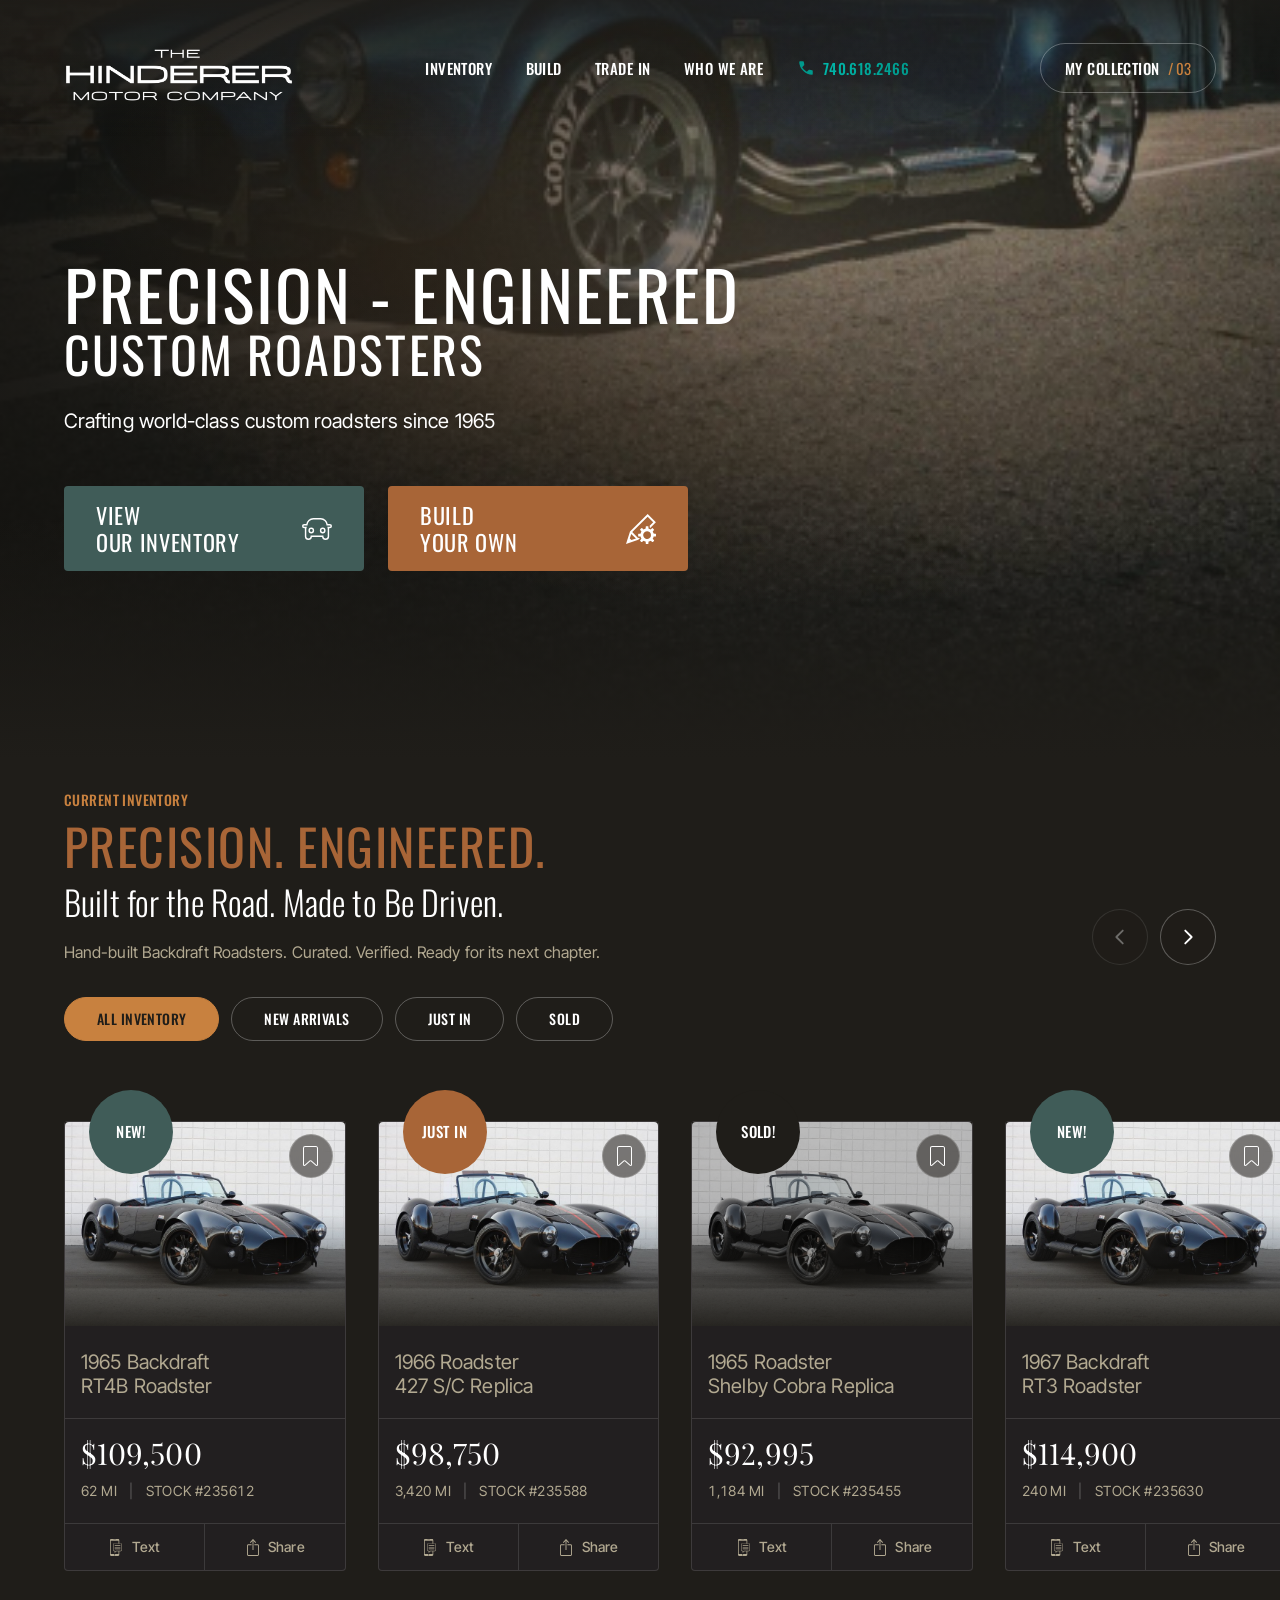
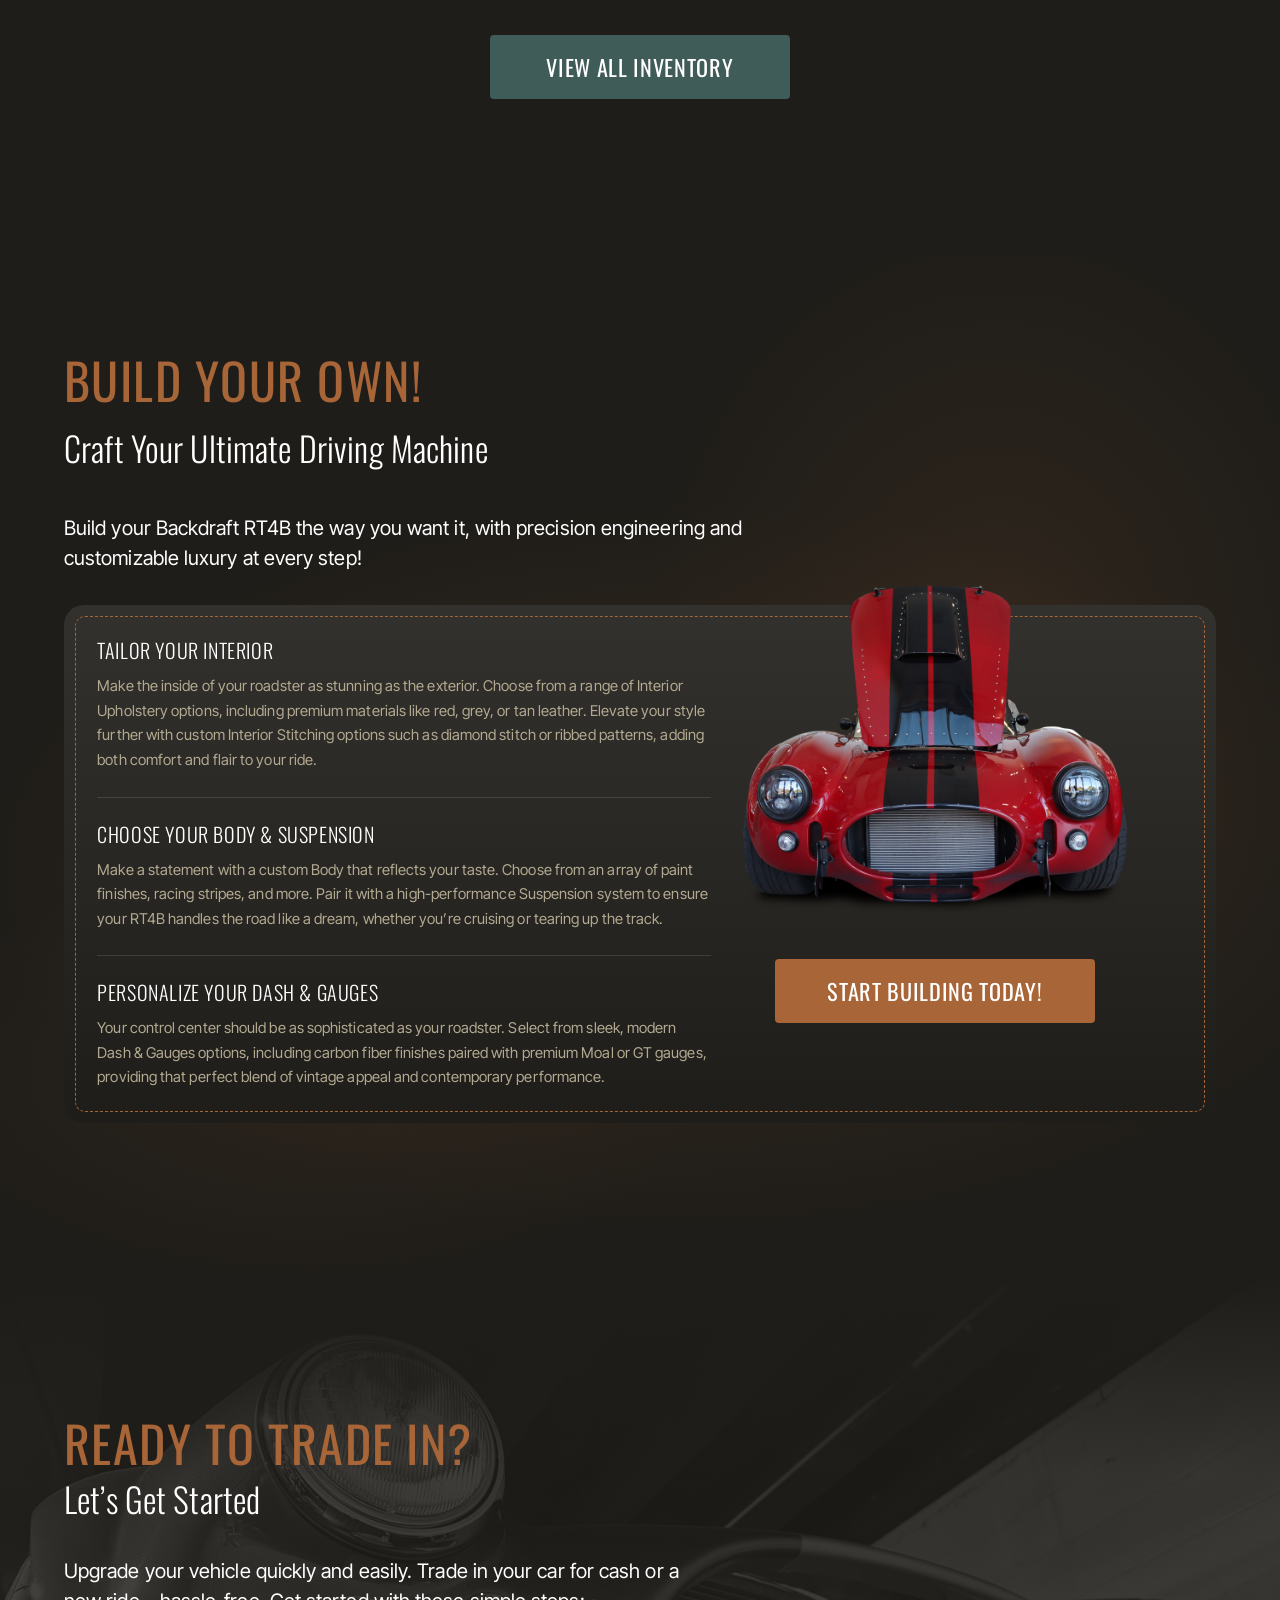
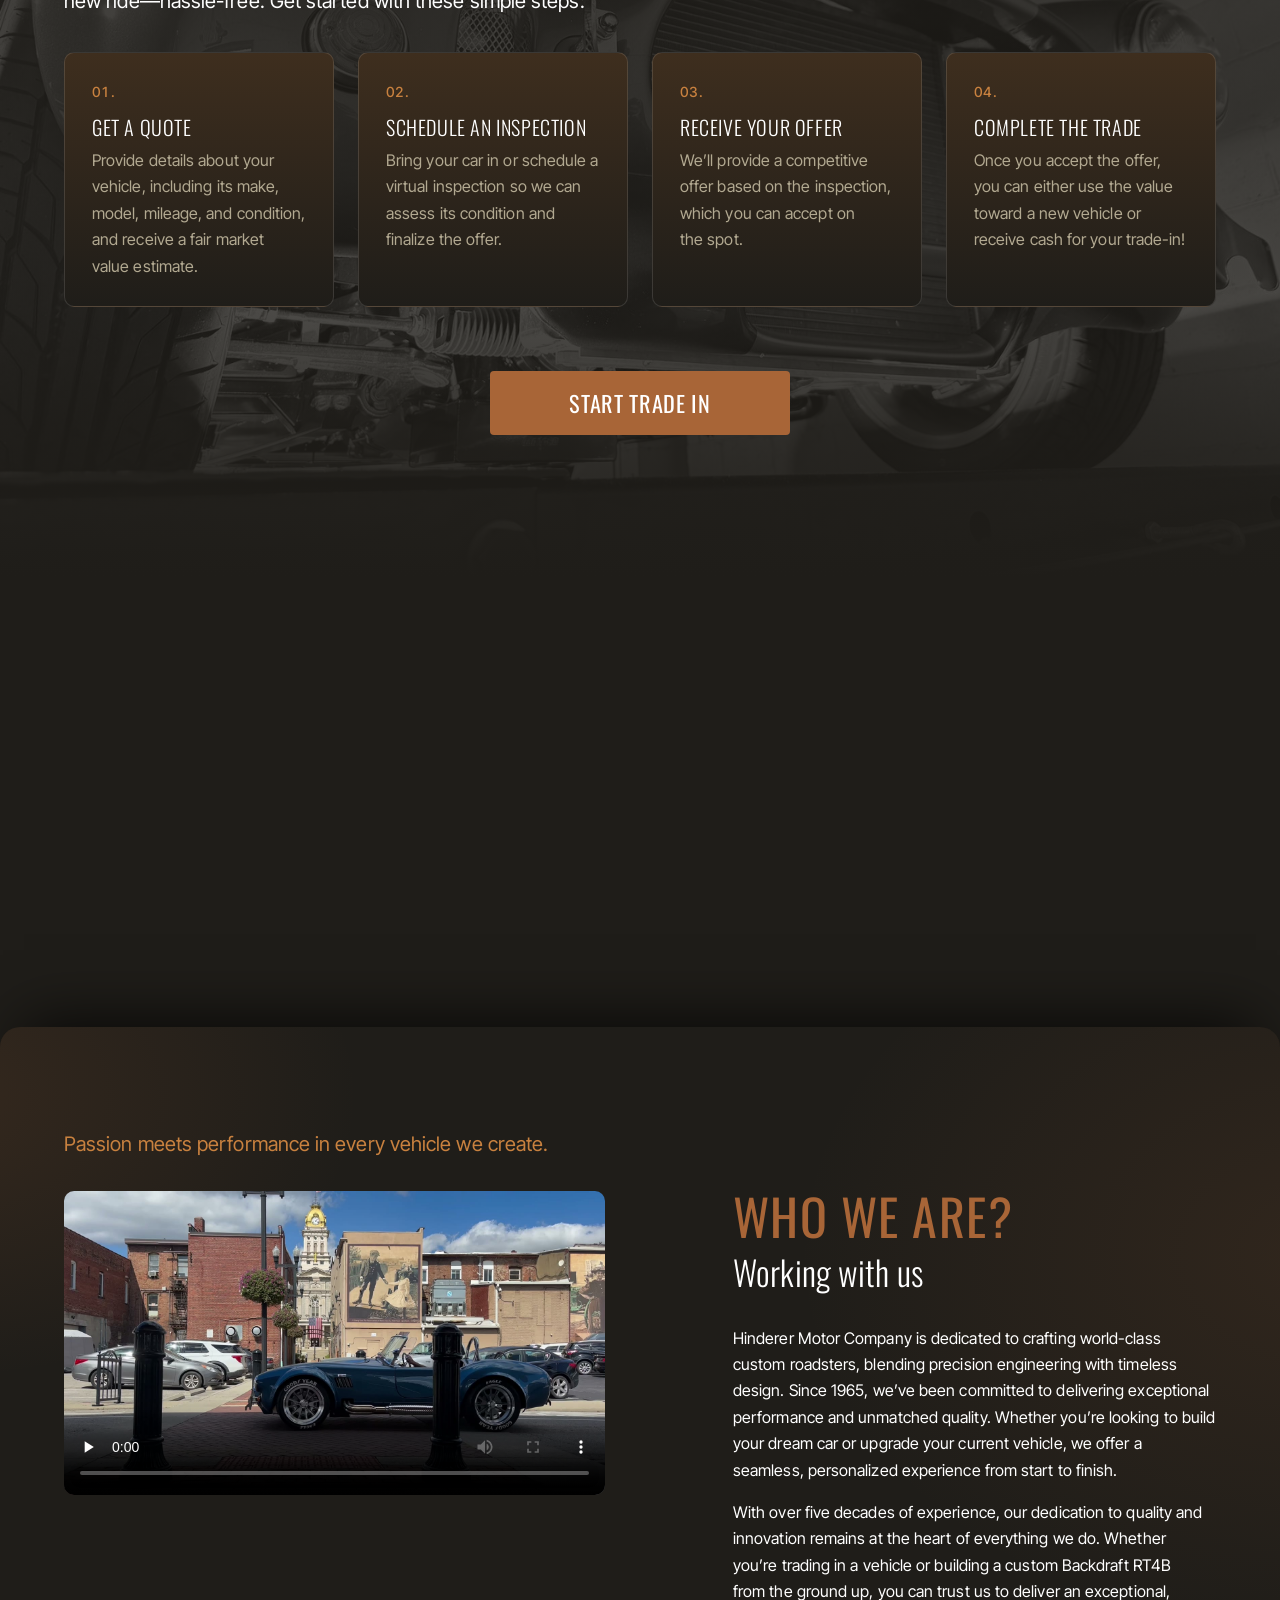
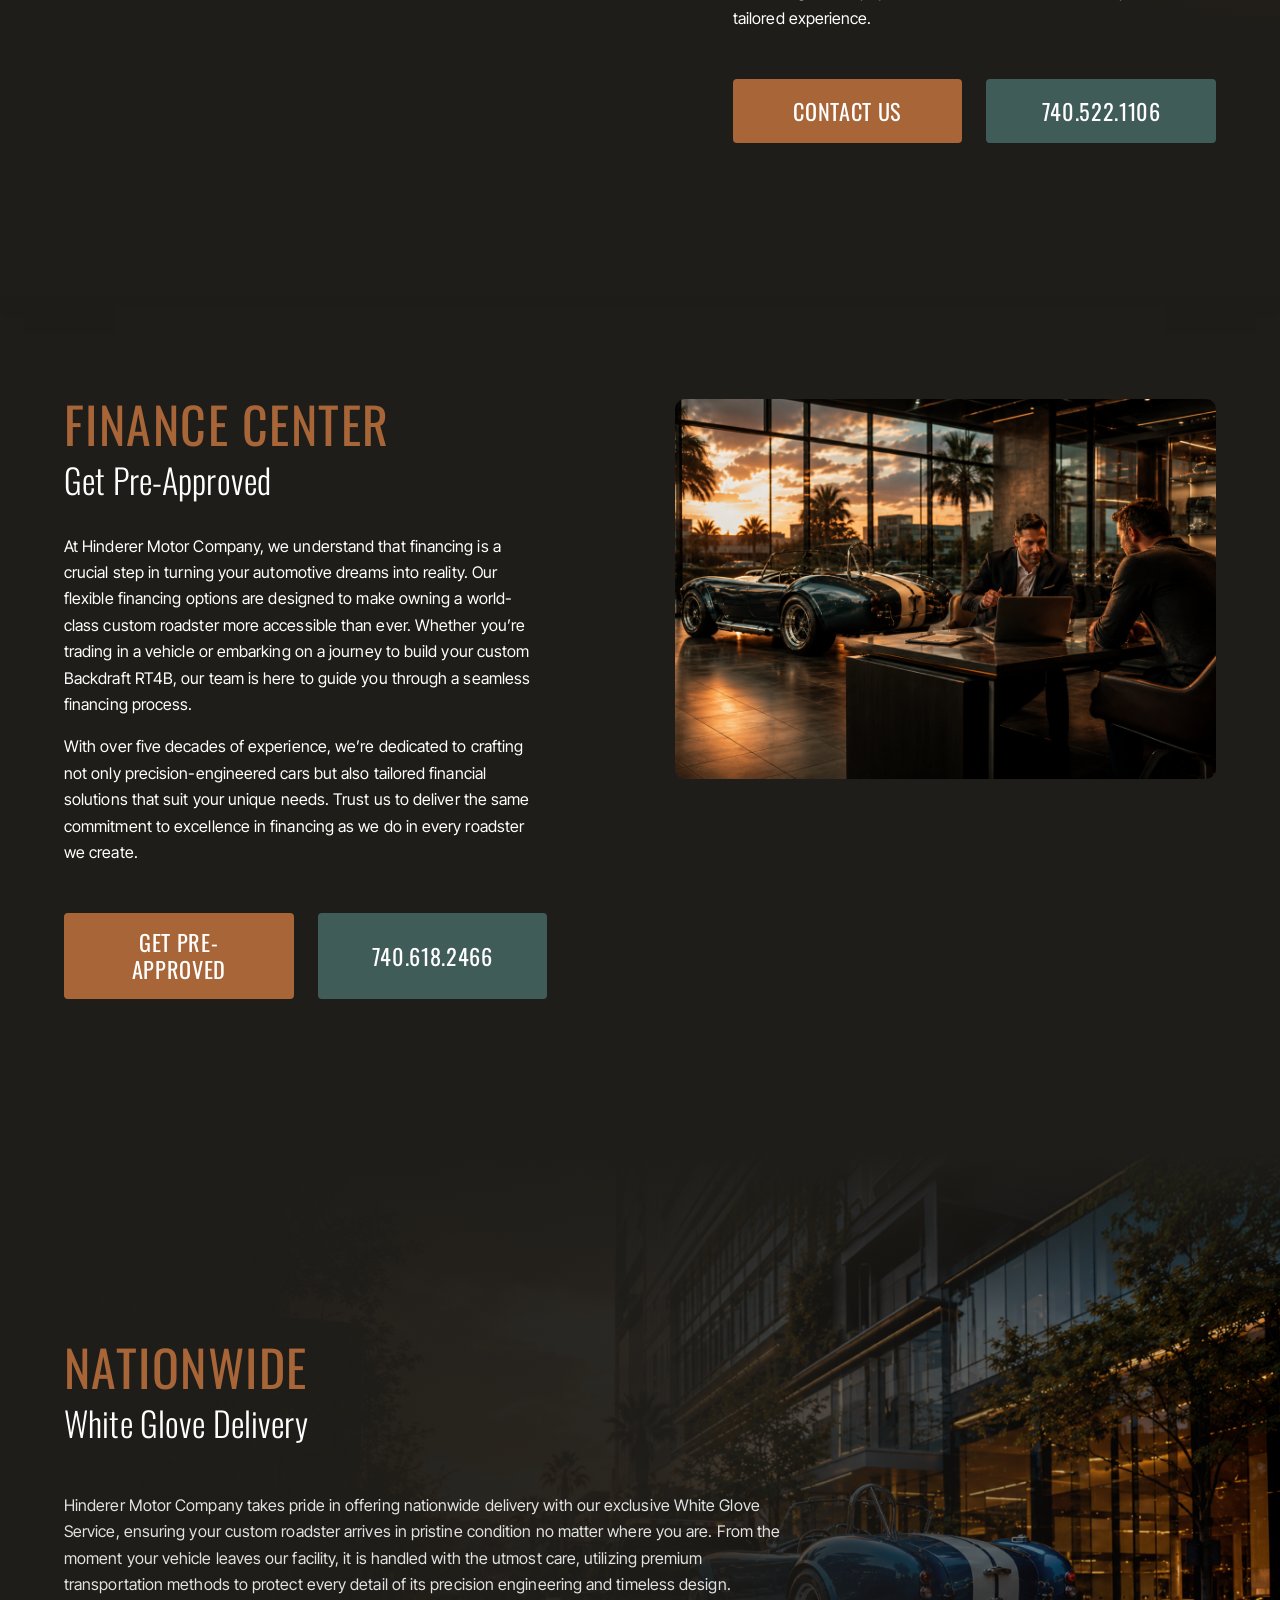
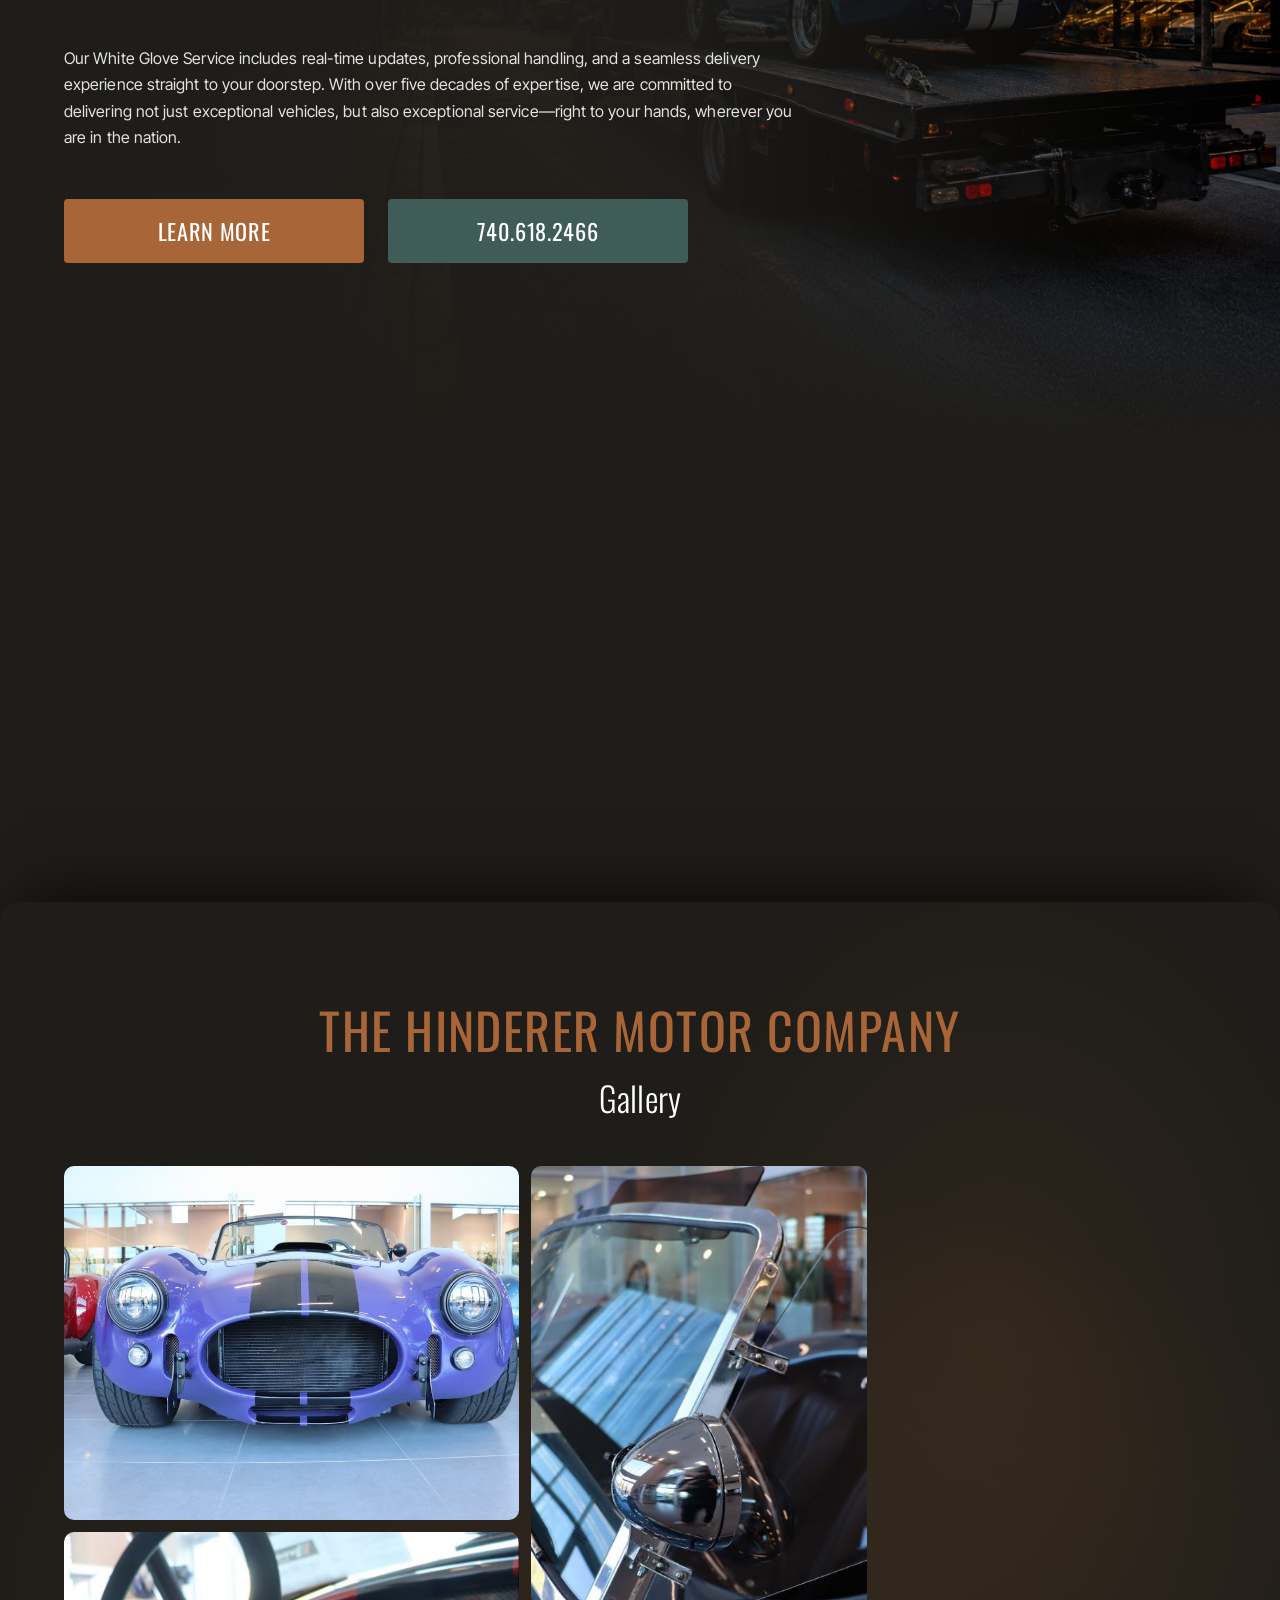
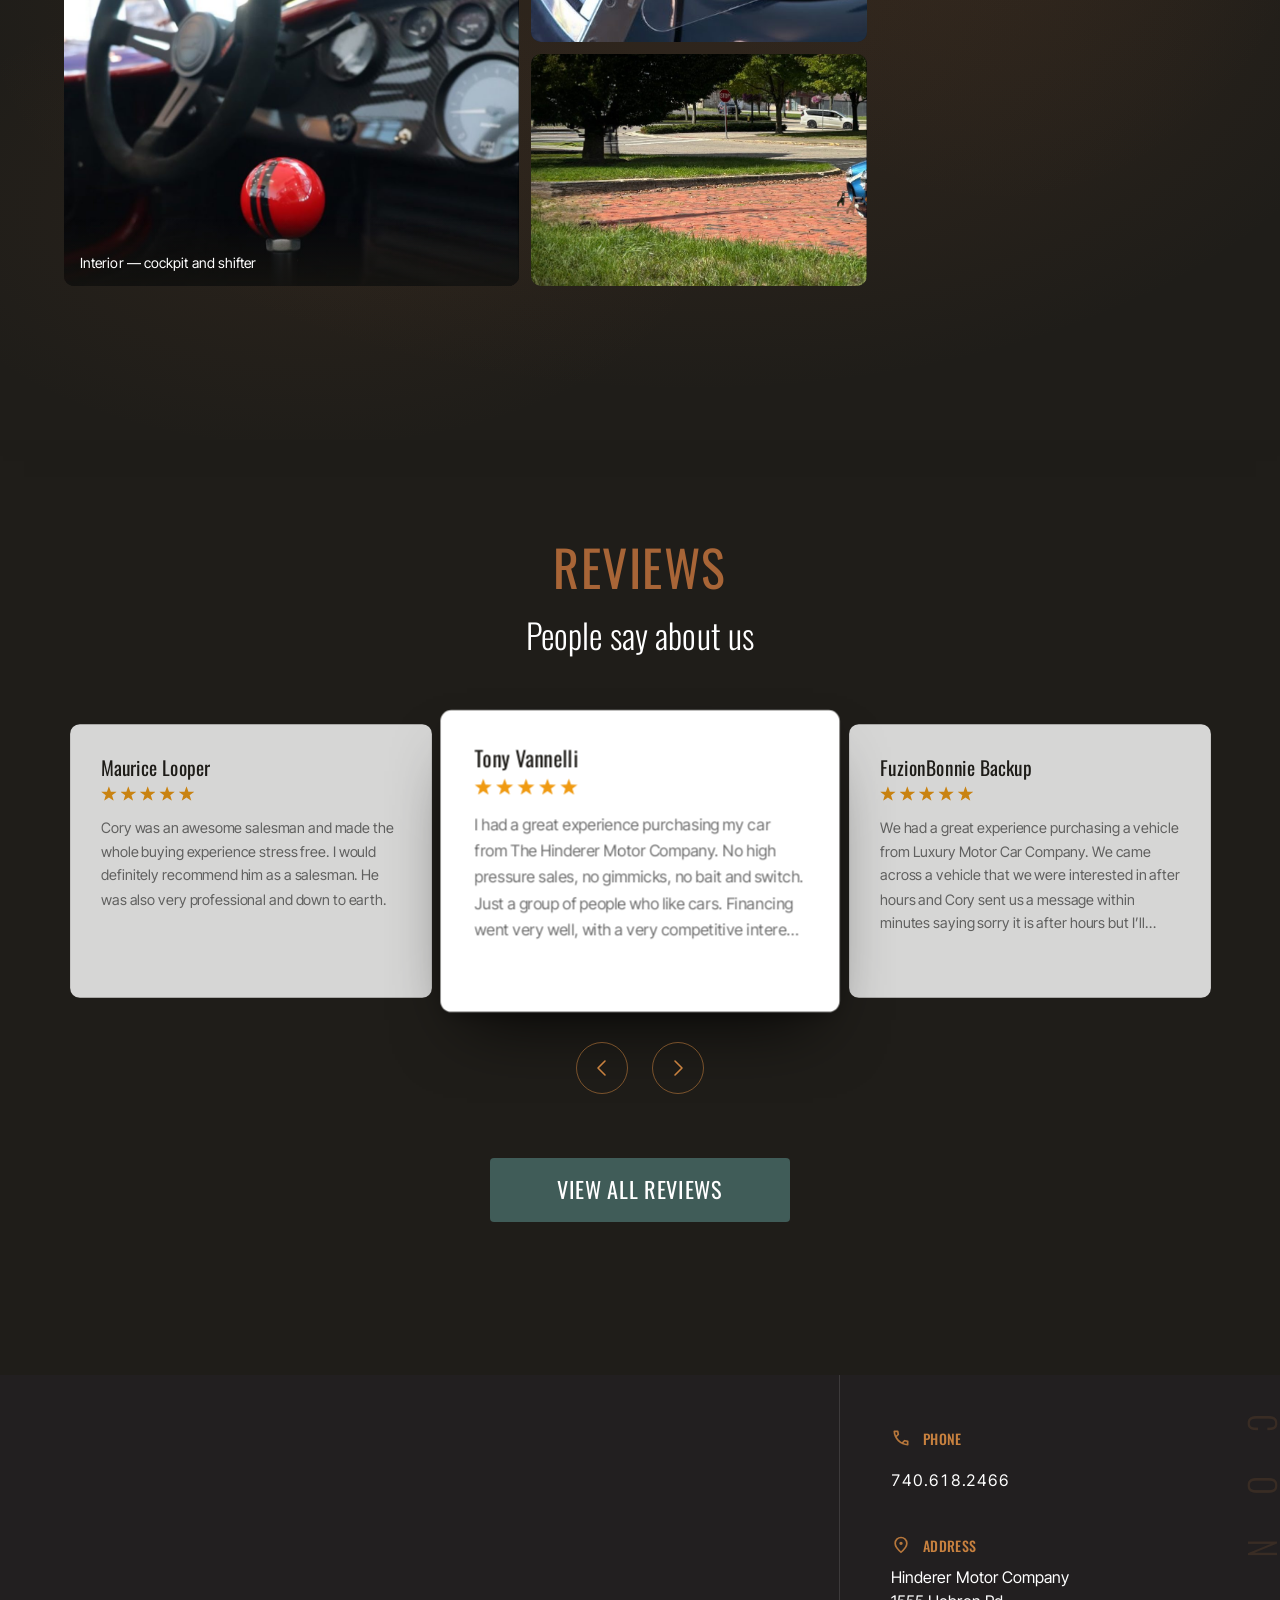
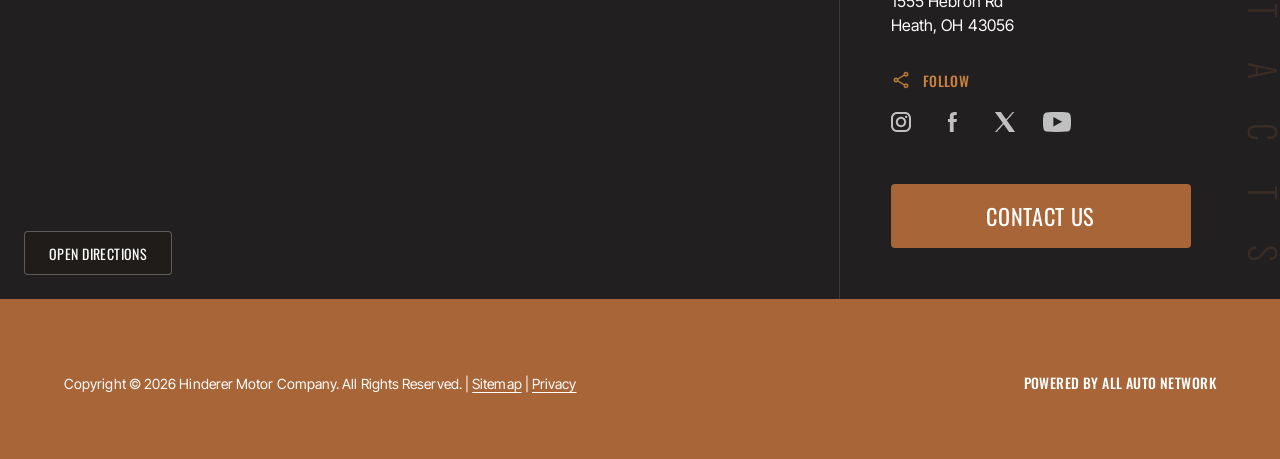
==== commit f69c076a: "One label/value pair, used everywhere it appears The summary panel's pair — Oswald 14 caps over Inte" ====
--- a/index.html
+++ b/index.html
@@ -903,11 +903,11 @@
      ===================================================================== -->
 <footer class="site-footer">
   <div class="wrap site-footer__inner">
-    <p>
+    <p class="site-footer__legal">
       Copyright © <span data-current-year>2024</span> Hinderer Motor Company. All Rights Reserved. |
       <a href="sitemap.html">Sitemap</a> | <a href="privacy.html">Privacy</a>
     </p>
-    <p>Powered By All Auto Network</p>
+    <p class="site-footer__credit">Powered By All Auto Network</p>
   </div>
 </footer>
 
--- a/assets/css/main.css
+++ b/assets/css/main.css
@@ -2338,7 +2338,12 @@
    caption at a glance. Size still helps (--text-lead over --text-xs). */
 .contact__value {
   margin: 0;
-  font-size: var(--text-lead);
+  /* --text-body, which is the size the summary panel's pair uses: BASE at 14 in
+     the label voice over Rolling Chassis at 16 in the reading voice. I had this
+     at the lead size to correct a hierarchy the label was winning; it is the
+     LABEL that was too loud, and it lost its 0.22em tracking, so the pair works
+     at the pair's own sizes now. */
+  font-size: var(--text-body);
   font-weight: var(--weight-body);
   font-style: normal;
   line-height: var(--lh-lead);
@@ -2408,23 +2413,74 @@
    15. FOOTER
    ========================================================================= */
 
+/* COPPER, as a SOLID FILL — which is the one ground use the token itself
+   permits: --accent is documented "display ≥24px + solid fills only". A band
+   closing the page is a fill, not a panel, so this does not reopen the deleted
+   --accent-panel or the copper-slab drift it was removed with.
+
+   THE INK IS WHITE HERE, and it is the opposite choice from every other copper
+   on the site for a measured reason: near-black on --accent is 3.67:1 and
+   fails, white is 4.58:1 and passes. The lighter coppers carry dark ink because
+   there the ratio runs the other way. Neither is a house style — both are the
+   side of the threshold that colour lands on.
+
+   No hairline: it existed to separate a dark footer from a dark page and the
+   colour now does that. No top margin: a band that closes the page sits against
+   what it closes. */
 .site-footer {
-  margin-block-start: var(--space-block);
   padding-block: var(--space-7) var(--space-8);
-  border-block-start: 1px solid var(--rule);
-  color: var(--ink-quiet);
+  background: var(--accent);
+  color: var(--ink);                   /* 4.58:1 on --accent */
   font-size: var(--text-xs);
 }
 
+/* Baseline, not the browser's default. The two runs are different heights —
+   one wraps, one does not — and with alignment unset they lined up on their
+   bottoms by accident: 889 and 913 from the top of the band, 24px apart and
+   nobody's decision. Baseline puts them on the line they are read from. */
 .site-footer__inner {
   display: flex;
   flex-wrap: wrap;
+  align-items: baseline;
   gap: var(--space-4) var(--space-6);
   justify-content: space-between;
 }
 
-.site-footer a { color: var(--ink-quiet); text-decoration: none; }
-.site-footer a:hover { text-decoration: underline; text-underline-offset: 0.2em; }
+/* The pair from the summary panel, at the sizes it uses: the credit takes the
+   label voice — Oswald, caps, 14 — and the copyright line takes the value
+   voice, Inter Tight at the body size. Two runs of legal text set identically
+   is what made this row read as one undifferentiated strip. */
+/* --text-xs is 14px and that is the floor, not a preference: this line carries
+   the copyright and the only route to Sitemap and Privacy, so it is text a
+   visitor may have to read. 12px was asked for and 12px is where a label stops
+   being information and becomes decoration — the step down is real, it just
+   stops at the last size that is still legible. */
+.site-footer__legal {
+  font-size: var(--text-xs);
+}
+
+.site-footer__credit {
+  font-family: var(--font-display);
+  font-size: var(--text-xs);
+  font-weight: var(--weight-label);
+  letter-spacing: var(--track-caps);
+  text-transform: uppercase;
+}
+
+/* --ink-quiet was right on the dark ground and is 3.53:1 on copper — under the
+   floor. On this fill a link takes full ink, and it is underlined at rest
+   rather than on hover: inside a run of sentence text, colour alone is not an
+   affordance, and here there is no colour difference left to rely on. The
+   anti-pattern this looks like — underlined links — is about NAVIGATION;
+   a link inside a paragraph is the case underlines exist for. */
+.site-footer a {
+  color: var(--ink);                   /* 4.58:1 on --accent */
+  text-decoration: underline;
+  text-underline-offset: 0.2em;
+  text-decoration-thickness: 1px;
+}
+.site-footer a:hover,
+.site-footer a:focus-visible { text-decoration-thickness: 2px; }
 
 
 /* =========================================================================
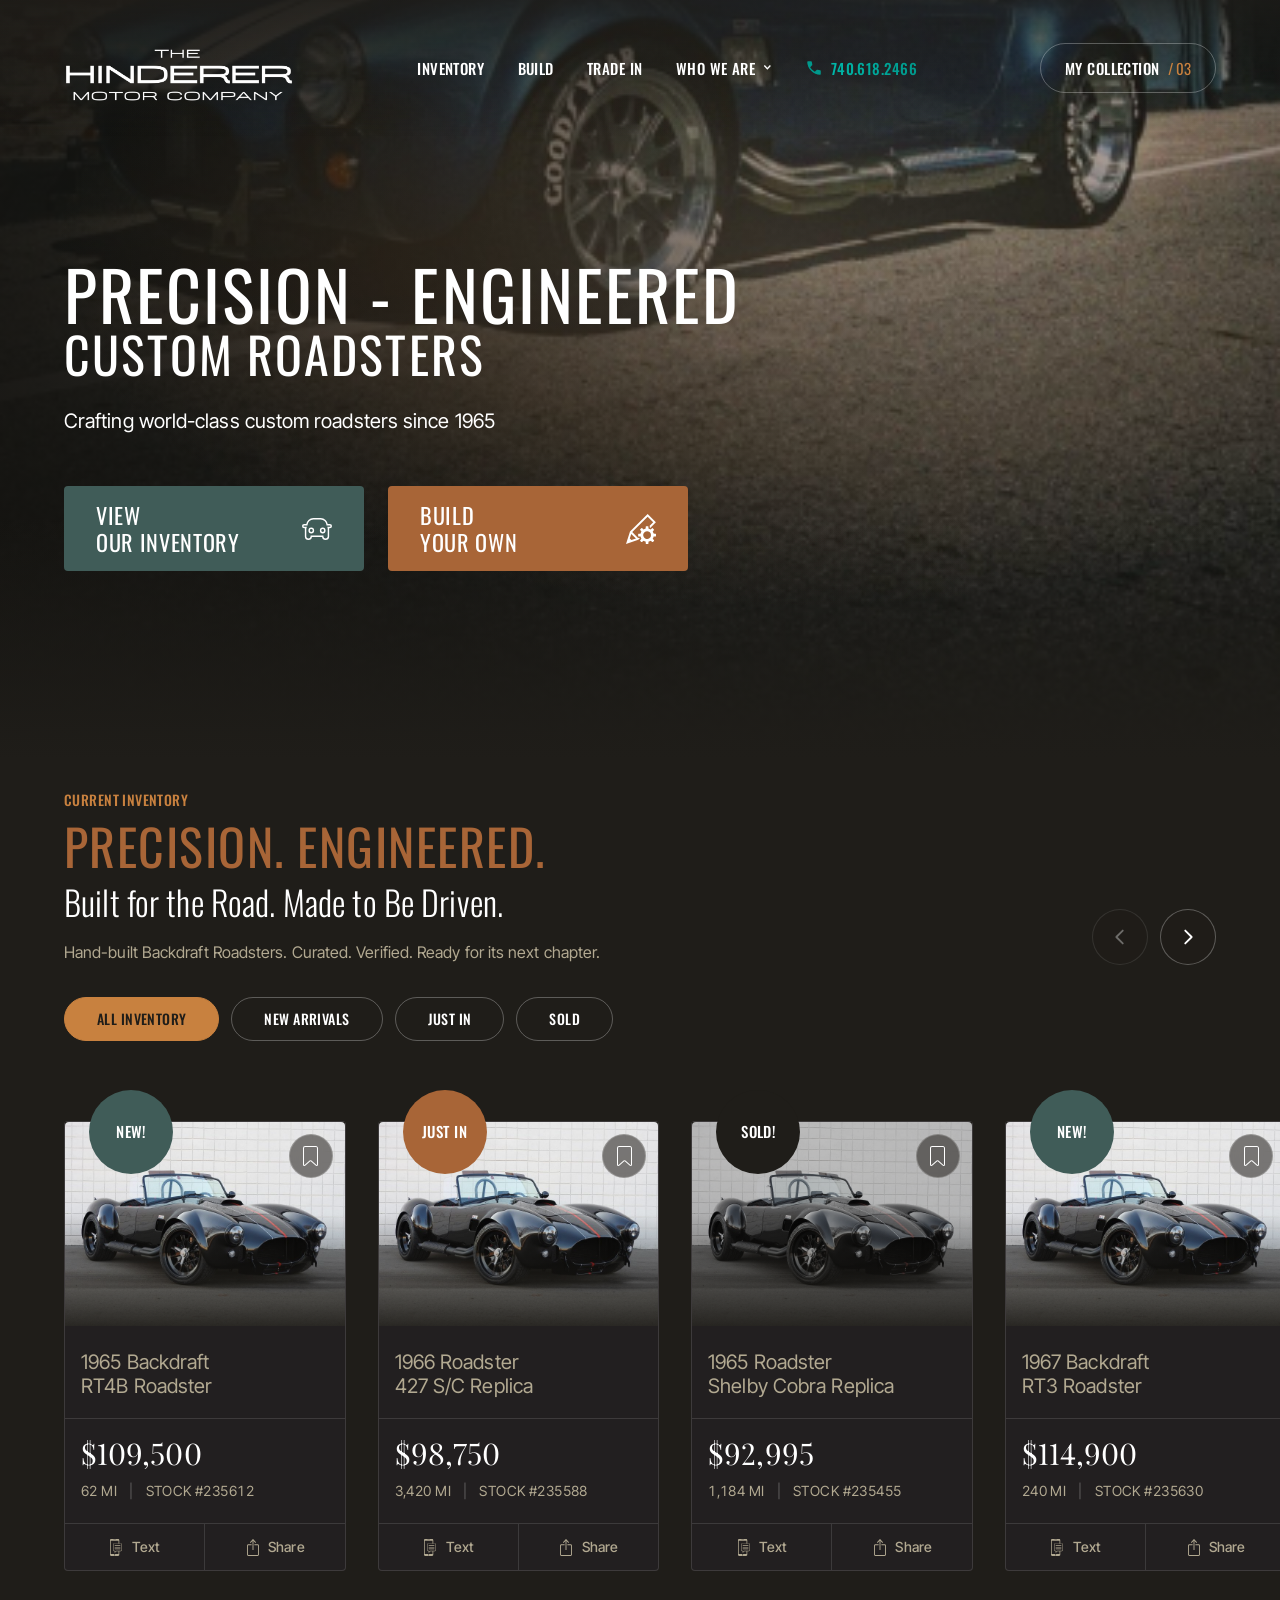
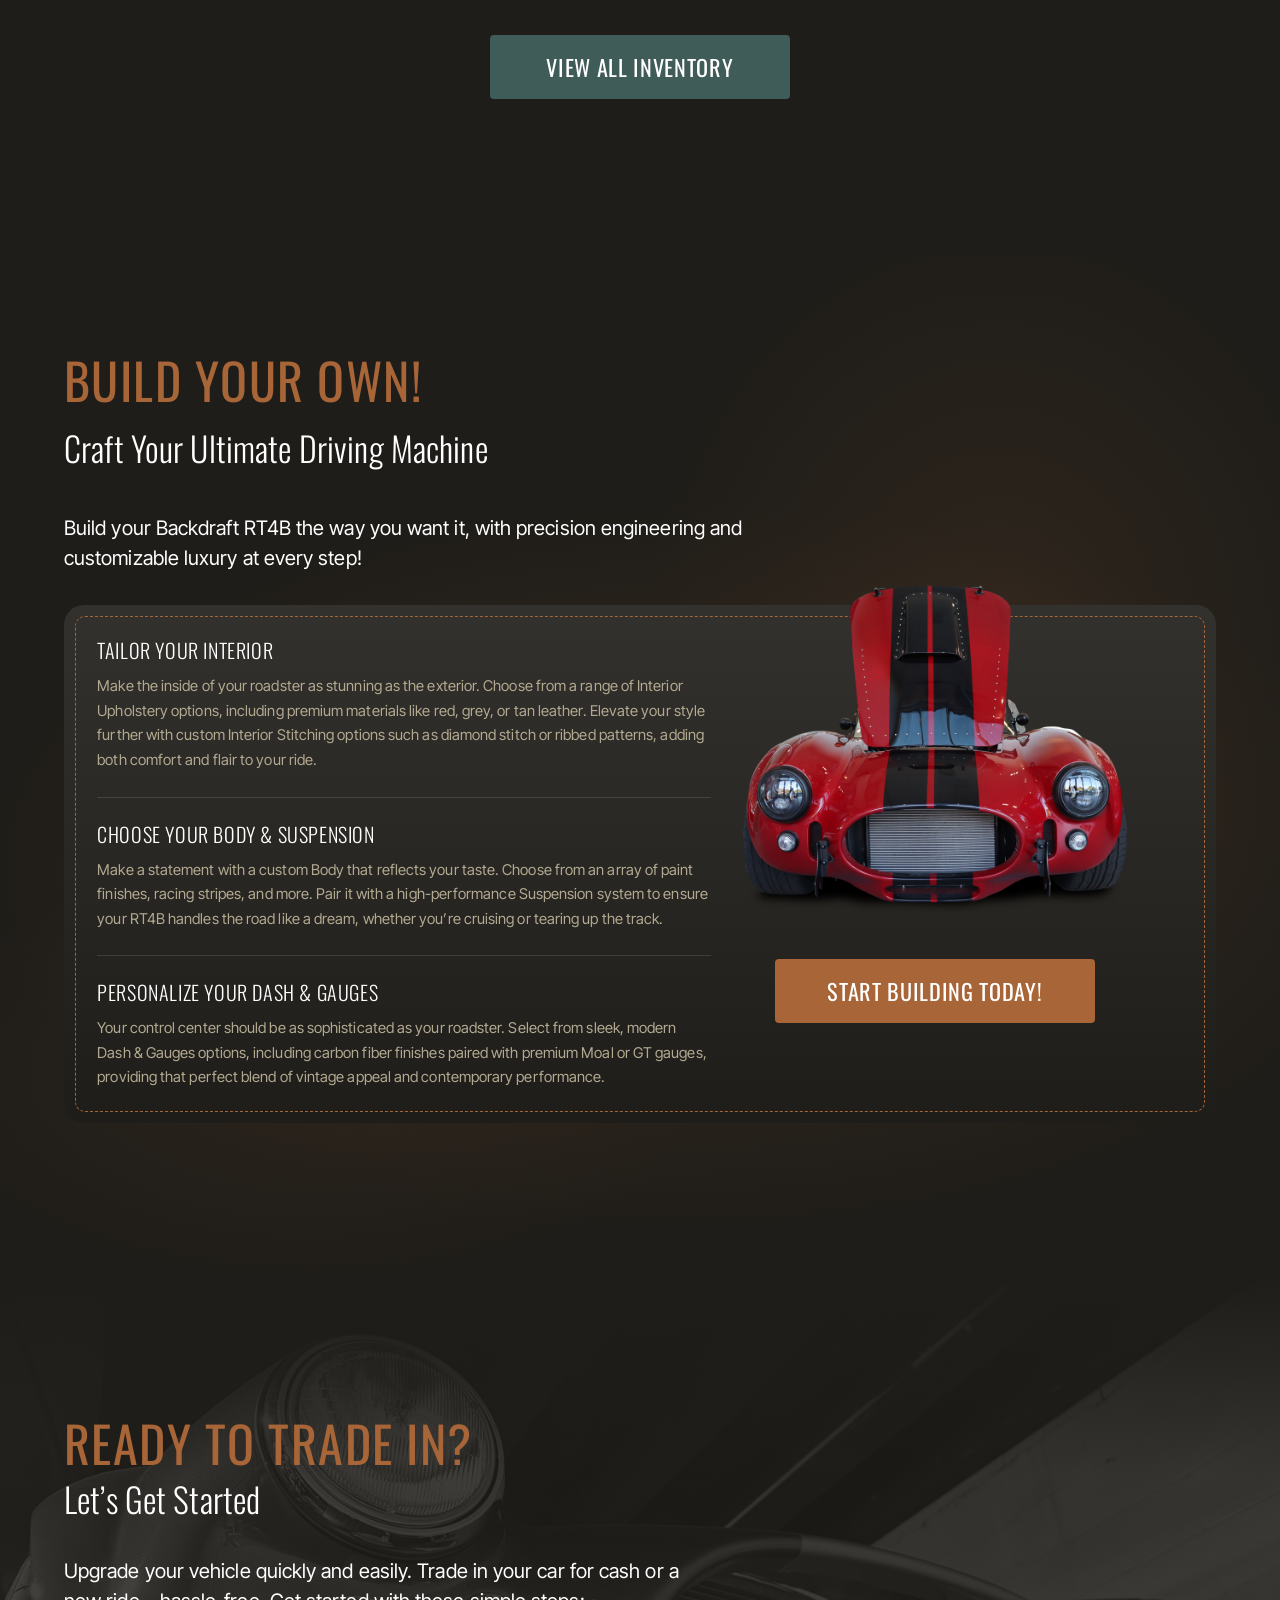
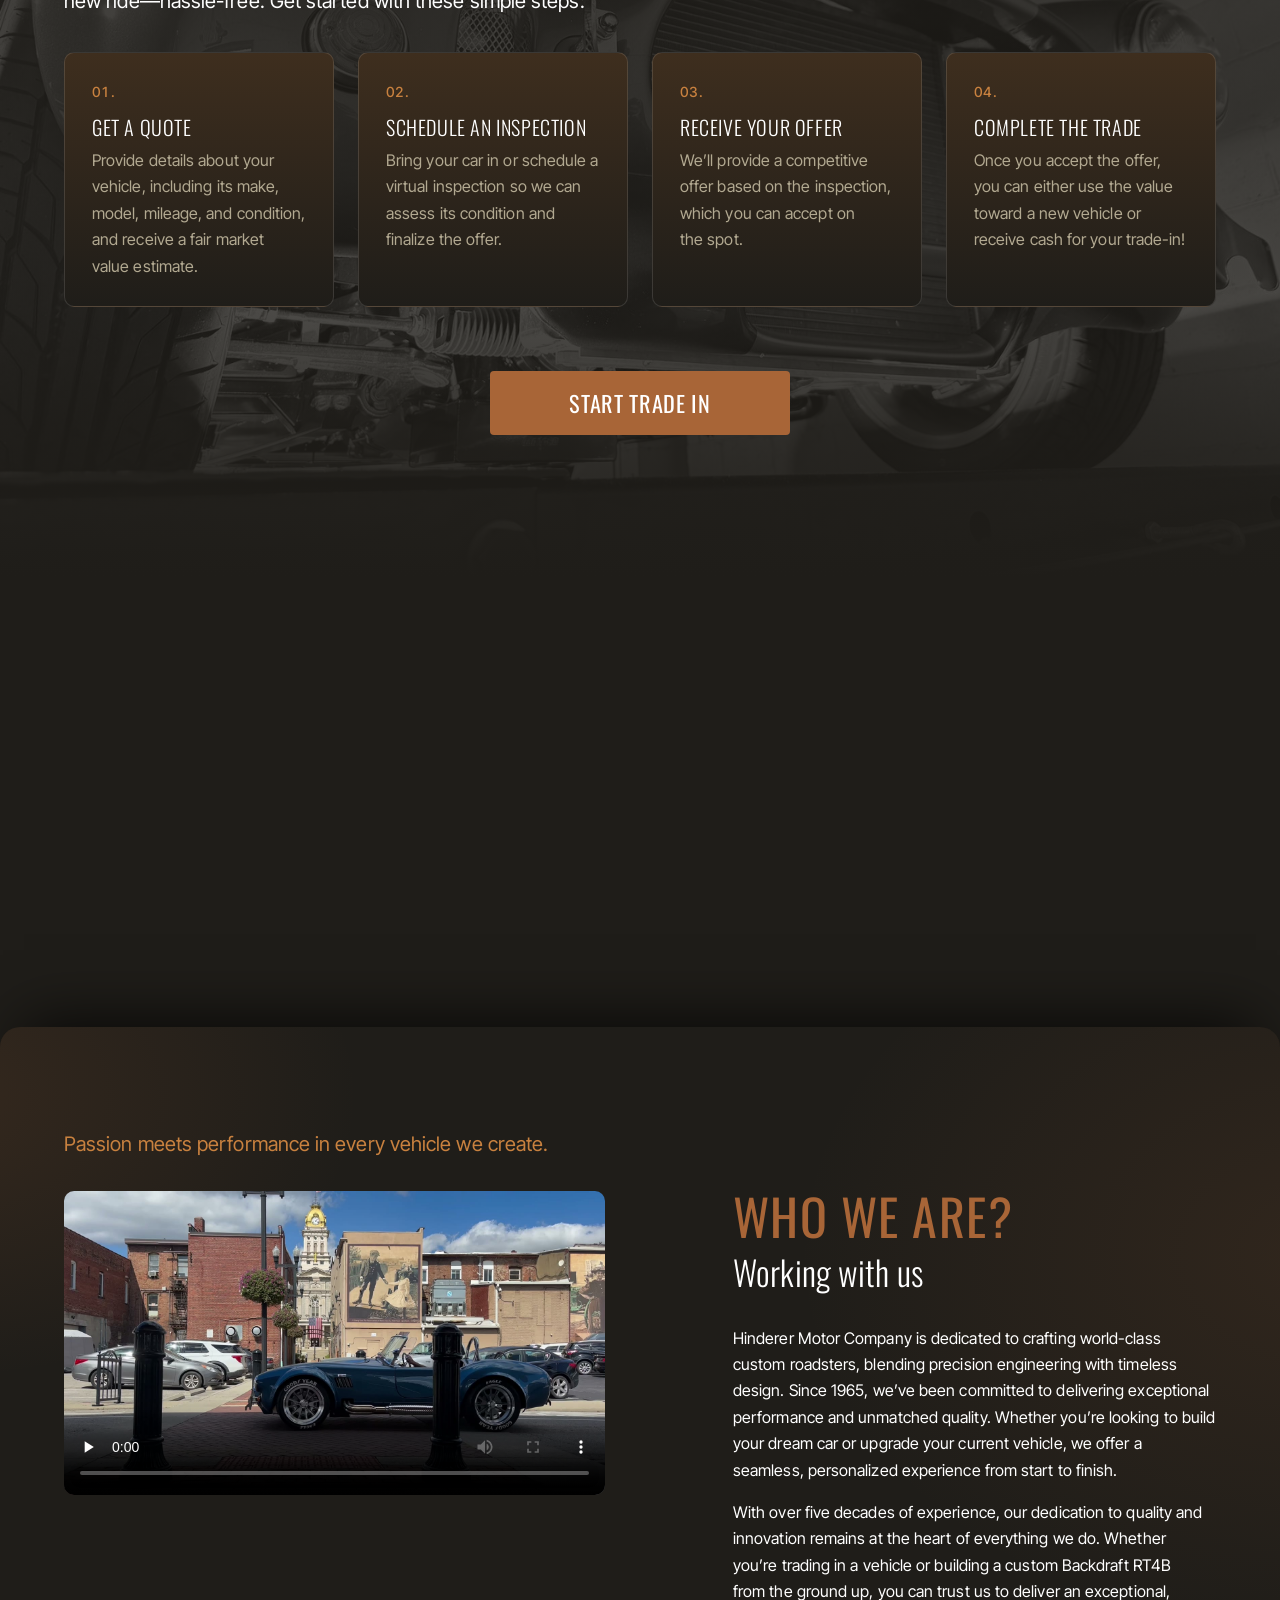
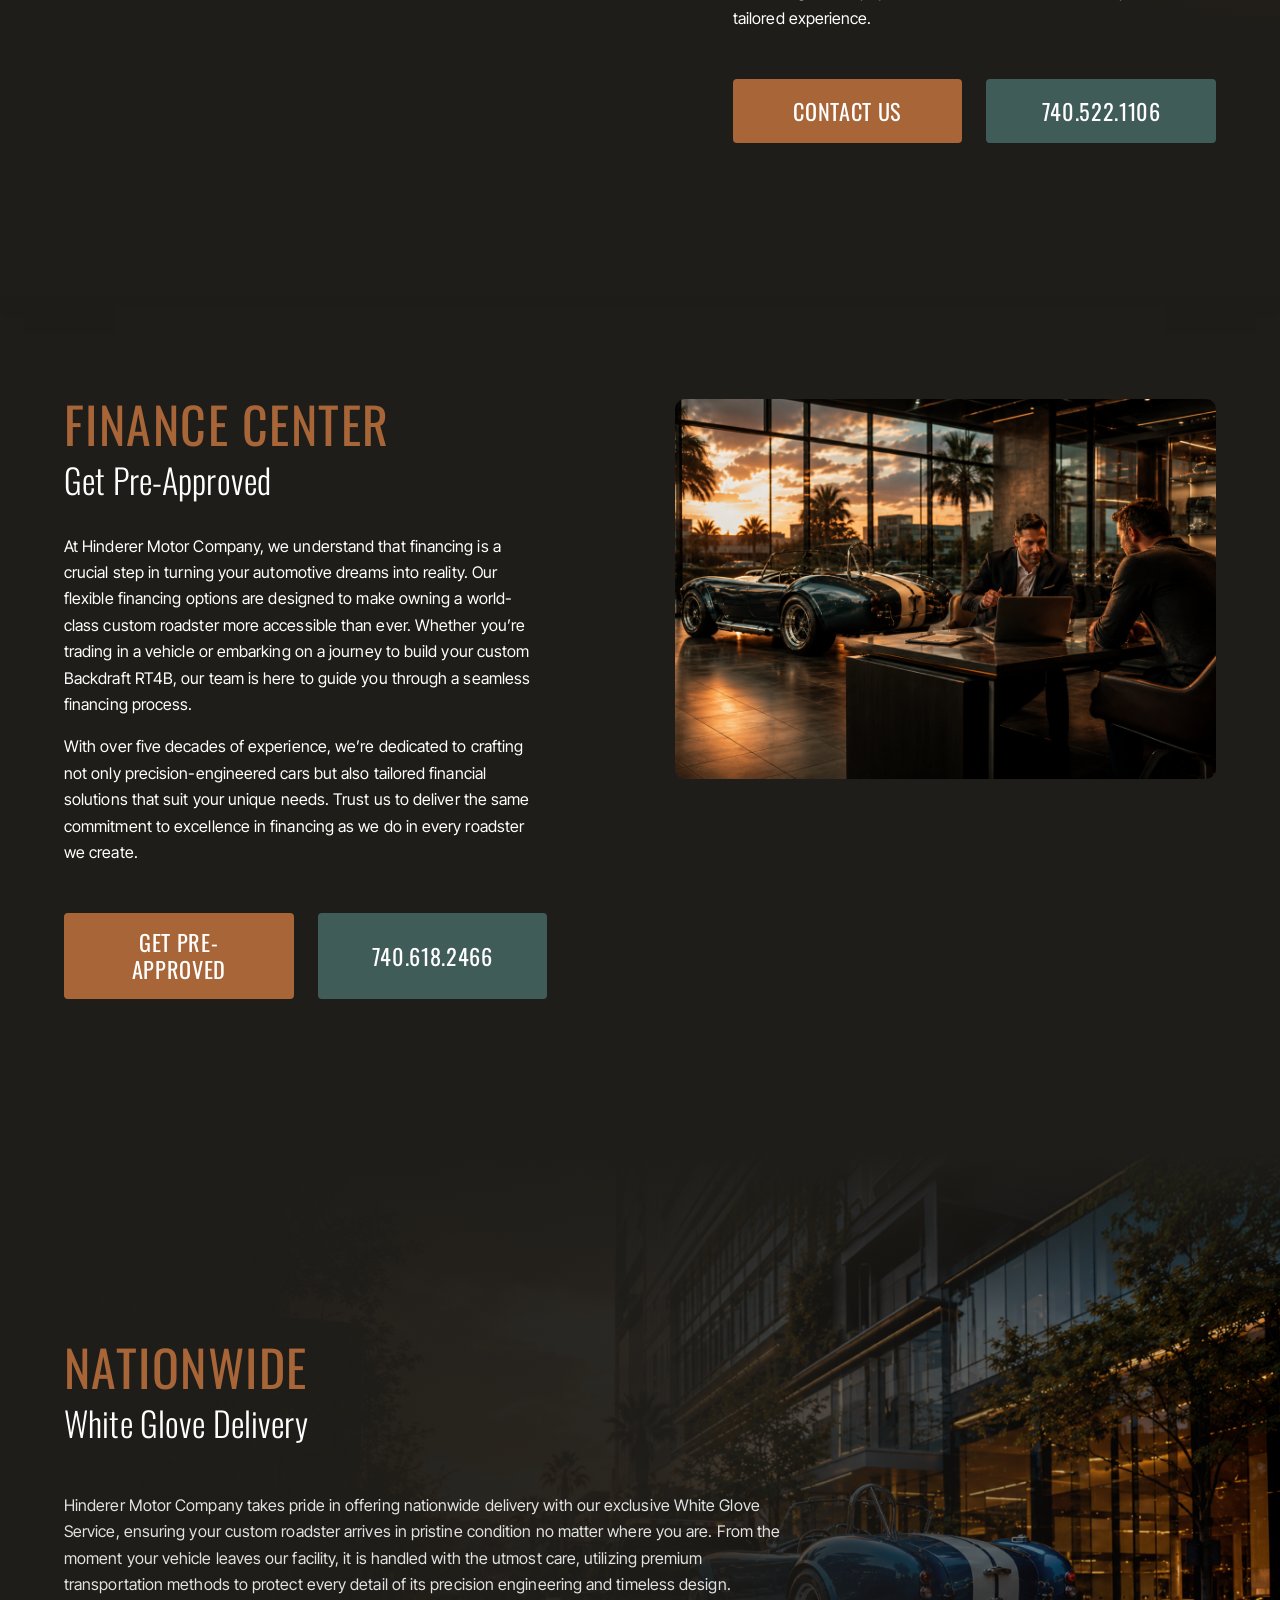
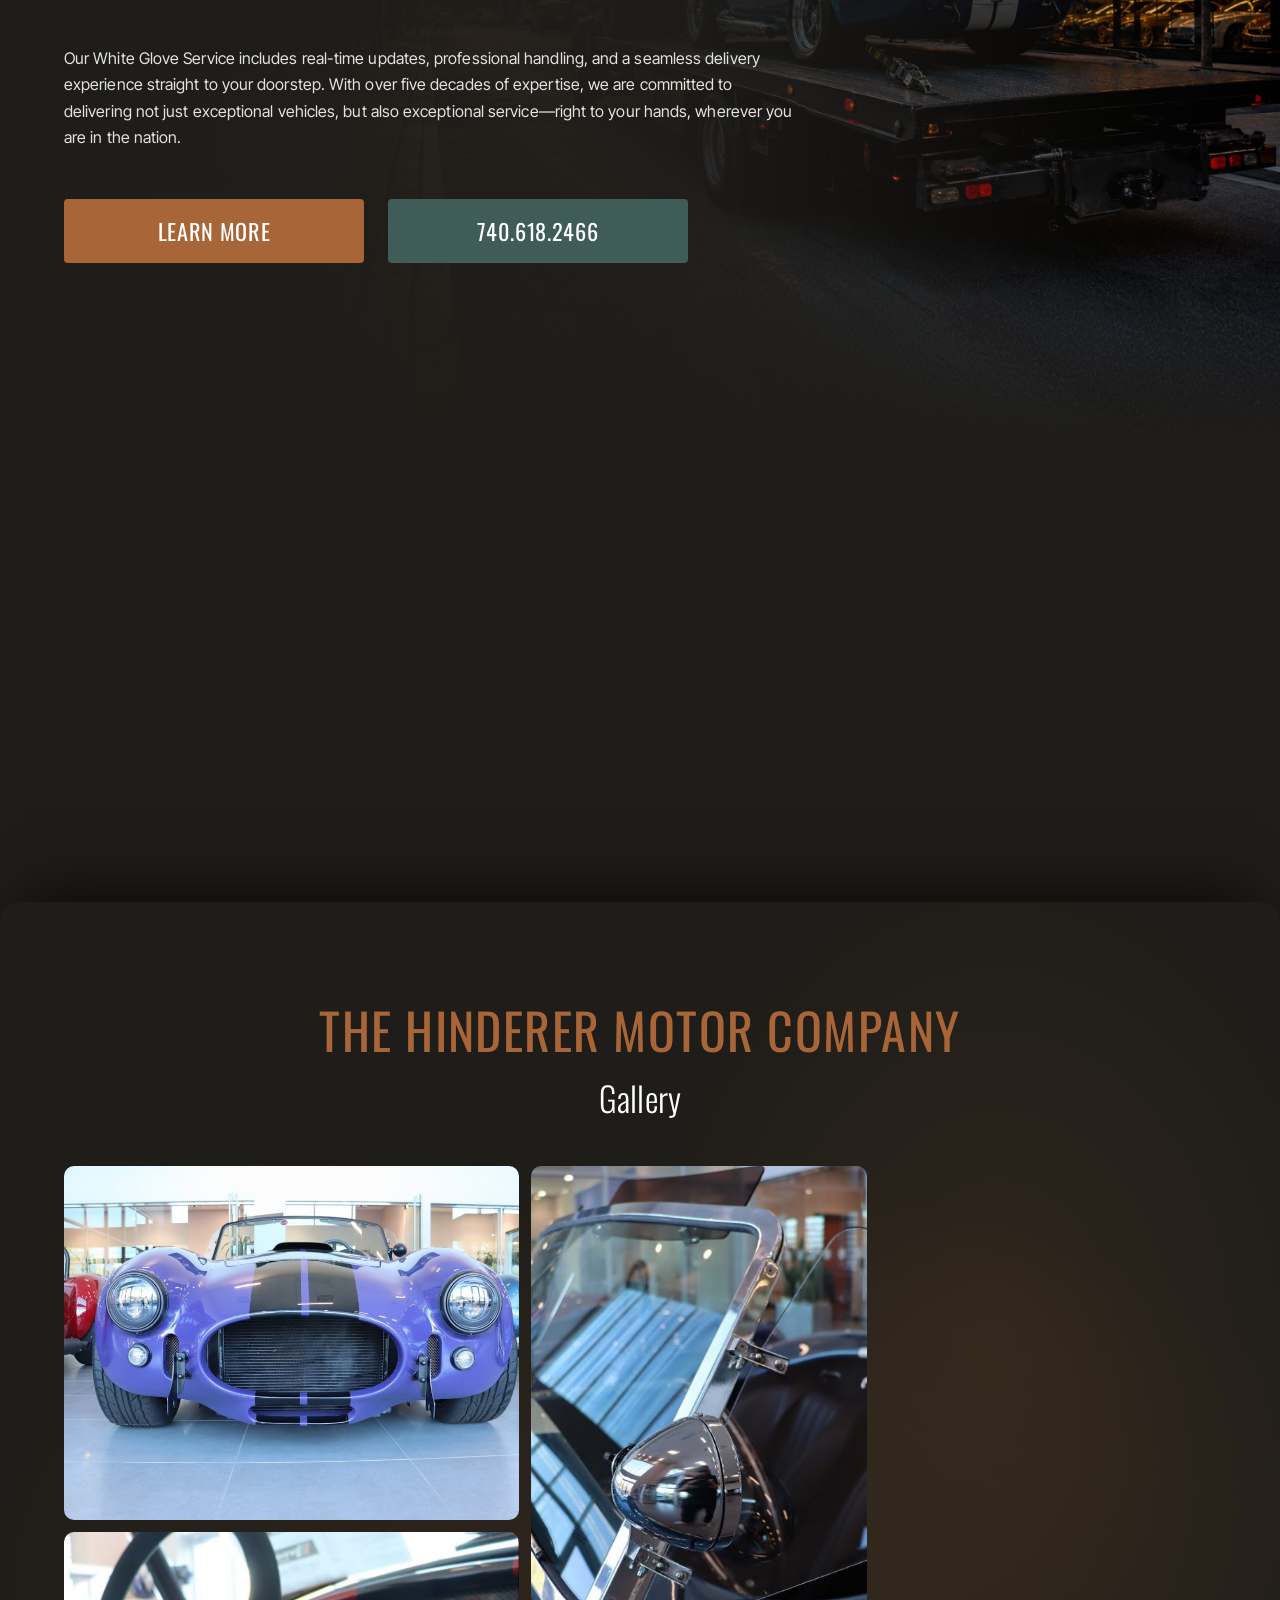
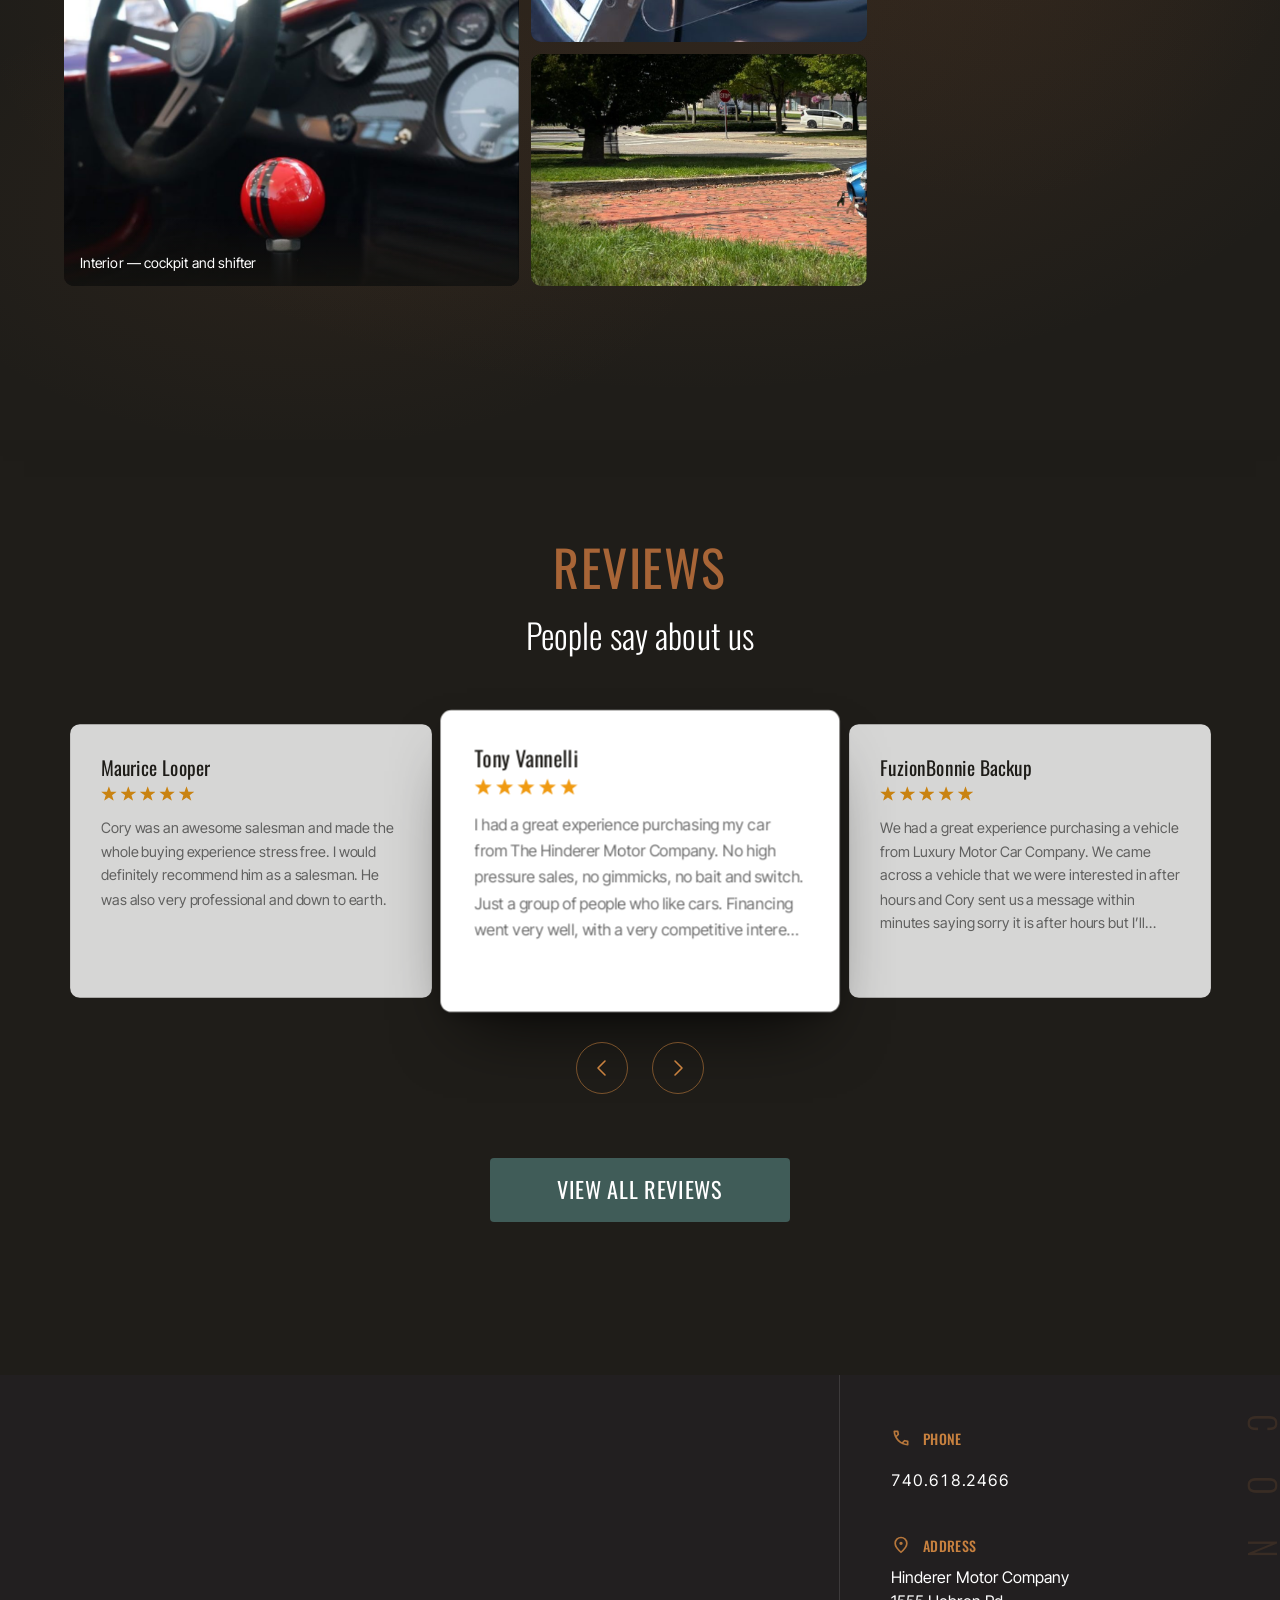
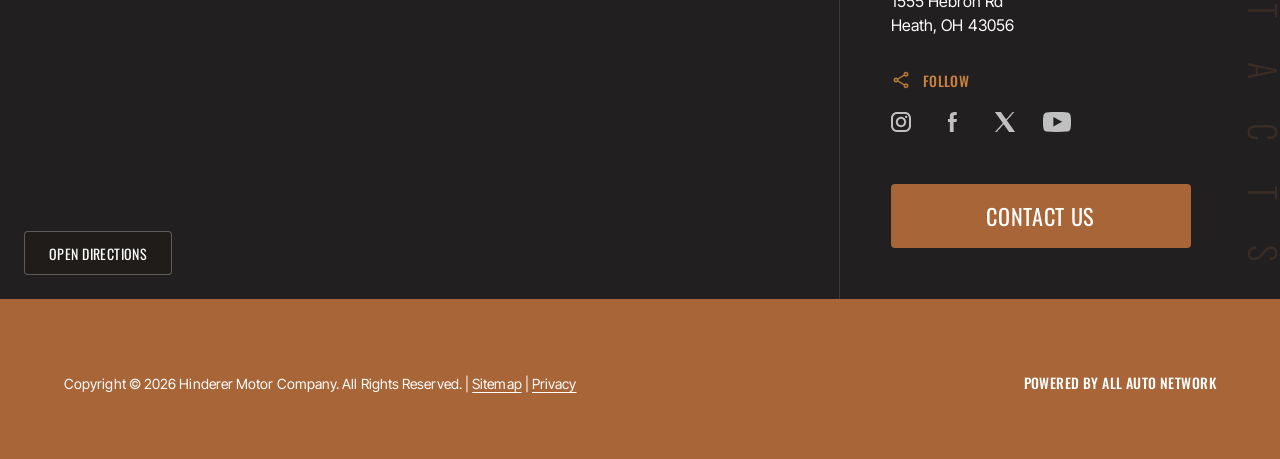
==== commit 73f73a06: "Who we are / Meet our team — the fifth page Content is the mockup's, verbatim: the vision statement," ====
--- a/index.html
+++ b/index.html
@@ -75,7 +75,21 @@
         <li><a class="site-nav__link" href="inventory.html">Inventory</a></li>
         <li><a class="site-nav__link" href="build.html">Build</a></li>
         <li><a class="site-nav__link" href="#trade">Trade In</a></li>
-        <li><a class="site-nav__link" href="#about">Who We Are</a></li>
+        <!-- A disclosure, not a link: the destination the link used to have is
+             the first item inside it, so nothing is lost. Closed state and open
+             state are expressed ONLY through aria-expanded — the stylesheet
+             reads it, the same one-source-of-truth the burger uses. -->
+        <li class="site-nav__item--menu">
+          <button class="site-nav__link site-nav__disclosure" type="button"
+                  aria-expanded="false" aria-controls="navWho" data-nav-menu>
+            Who We Are<span class="site-nav__caret" aria-hidden="true"></span>
+          </button>
+          <ul class="site-nav__submenu list-bare" id="navWho">
+            <li><a class="site-nav__sublink" href="#about">About</a></li>
+            <li><a class="site-nav__sublink" href="who_we_are_team.html">Team</a></li>
+            <li><a class="site-nav__sublink" href="contact.html">Contact</a></li>
+          </ul>
+        </li>
         <li><a class="site-nav__link site-nav__link--phone" href="tel:+17406182466">
           <svg class="site-nav__phone-icon" viewBox="0 -960 960 960" aria-hidden="true" focusable="false" width="18" height="18"><path fill="currentColor" d="M798-120q-125 0-247-54.5T329-329Q229-429 174.5-551T120-798q0-18 12-30t30-12h162q14 0 25 9.5t13 22.5l26 140q2 16-1 27t-11 19l-97 98q20 37 47.5 71.5T387-386q31 31 65 57.5t72 48.5l94-94q9-9 23.5-13.5T670-390l138 28q14 4 23 14.5t9 23.5v162q0 18-12 30t-30 12Z"/></svg>
           <span class="site-nav__phone-num">740.618.2466</span>
--- a/assets/css/main.css
+++ b/assets/css/main.css
@@ -447,6 +447,89 @@
    carried by hue alone is invisible to a large share of visitors. */
 .site-nav__link[aria-current="page"] { color: var(--accent-ink); }
 .site-nav__link[aria-current="page"]::after { opacity: 1; }
+
+
+/* ---- nav disclosure -----------------------------------------------------
+   "Who We Are" holds three destinations, so it is a button rather than a link:
+   a control that both navigates and discloses is two jobs on one target, and
+   on touch the first tap has to guess which one was meant. The place it used
+   to go — About — is the first item inside, so nothing was taken away.
+
+   THE MENU IS REACHABLE WITH NO SCRIPT. Three independent openers: hover,
+   focus-within, and the button's own aria-expanded. The first two are pure CSS,
+   so a keyboard reaches the items by tabbing and a mouse by pointing even
+   before main.js binds — and with JS off entirely the whole submenu is simply
+   left open, the same escape the burger uses.
+   ------------------------------------------------------------------------- */
+.site-nav__item--menu { position: relative; }
+
+.site-nav__disclosure {
+  border: 0;
+  background: none;
+  cursor: pointer;
+  display: inline-flex;
+  align-items: center;
+  gap: var(--space-2);
+  /* The UA gives a button horizontal padding that .site-nav__link's
+     padding-block never touched, so this one item sat 4px right of every other
+     in the column. */
+  padding-inline: 0;
+}
+
+/* Drawn, not an icon file: one triangle, the same clip-path language the
+   accordion's caret uses, so the two rotate the same way for the same reason. */
+.site-nav__caret {
+  inline-size: 8px;
+  block-size: 8px;
+  flex: 0 0 auto;
+  background: currentColor;
+  clip-path: polygon(50% 72%, 6% 26%, 18% 14%, 50% 46%, 82% 14%, 94% 26%);
+  transition: rotate var(--dur-2) var(--ease-out);
+}
+.site-nav__disclosure[aria-expanded="true"] .site-nav__caret { rotate: 180deg; }
+
+.site-nav__submenu {
+  display: none;
+  position: absolute;
+  inset-block-start: 100%;
+  inset-inline-start: calc(var(--space-3) * -1);
+  z-index: 30;
+  min-inline-size: 11rem;
+  padding: var(--space-3);
+  border: 1px solid var(--rule);
+  border-radius: var(--radius-3);
+  /* Deep rather than raised: this panel floats over the page, and the ground
+     under a header that may be sitting on a photograph cannot be translucent. */
+  background: var(--bg-deep);
+  box-shadow: var(--shadow-pop);
+}
+html:not(.js) .site-nav__submenu { position: static; display: block; box-shadow: none; }
+.site-nav__item--menu:hover > .site-nav__submenu,
+.site-nav__item--menu:focus-within > .site-nav__submenu,
+.site-nav__disclosure[aria-expanded="true"] + .site-nav__submenu { display: block; }
+
+.site-nav__sublink {
+  display: block;
+  padding: var(--space-2) var(--space-3);
+  border-radius: var(--radius-1);
+  color: var(--ink);                   /* 16.51:1 on --bg-deep */
+  font-family: var(--font-body);
+  font-size: var(--text-sm);
+  text-decoration: none;
+  white-space: nowrap;
+  transition: background-color var(--dur-1) var(--ease-out),
+              color var(--dur-1) var(--ease-out);
+}
+.site-nav__sublink:hover,
+.site-nav__sublink:focus-visible {
+  background: rgb(var(--ink-rgb) / 0.08);
+  color: var(--accent-ink);
+}
+.site-nav__sublink[aria-current="page"] { color: var(--accent-ink); }
+
+@media (prefers-reduced-motion: reduce) {
+  .site-nav__caret { transition: none; }
+}
 
 /* Finance sits between two held scenes, and a section with no ground of its
    own lets a stuck photograph show through from above and below — the seam
@@ -585,6 +668,28 @@
      rule stays under the item, where it now lives on every viewport. */
   .site-nav__link { font-size: var(--text-h3); }
   .site-nav__link::after { inset-inline: 0 auto; inline-size: 3rem; }
+
+  /* In the burger the submenu is a nested list, not a floating panel: there is
+     nothing to float over, and a panel positioned against a one-column stack
+     would cover the items under it. Indented and ruled on its leading edge so
+     it reads as belonging to the item above rather than as three more peers. */
+  .site-nav__submenu {
+    position: static;
+    display: block;
+    min-inline-size: 0;
+    margin-block-start: var(--space-3);
+    margin-inline-start: var(--space-3);
+    padding: 0 0 0 var(--space-4);
+    border: 0;
+    border-inline-start: 1px solid var(--rule);
+    border-radius: 0;
+    background: none;
+    box-shadow: none;
+  }
+  .site-nav__sublink { padding-inline: 0; font-size: var(--text-body); }
+  /* The caret would be claiming a toggle that no longer toggles anything. */
+  .site-nav__caret { display: none; }
+  .site-nav__disclosure { cursor: default; }
 
   /* Three masses in one bar: at 375px the logo, the toggle and the counter
      together overrun the viewport, so all three step down rather than the
@@ -3401,9 +3506,40 @@
     radial-gradient(18% 40% at 96% 22%,
       rgb(var(--slate-lift-rgb) / 0.09) 0%,
       rgb(var(--bg-rgb) / 0) 66%),
+
+    /* TWO MORE, LOWER DOWN. The four above are bounded to the top 1500px, and
+       this page runs past 4000 — so everything below the fold sat on flat
+       ground with no light in it at all. These two are sized to the whole
+       element rather than to a pixel band, so they hold their place whatever
+       the page's length turns out to be.
+
+       Neither is a circle and neither matches the other's proportion: one is
+       wide and shallow across the middle, the other tall and narrow at the
+       right, and their centres are off the axis of the pair above them. Equal
+       radii read as a spotlight someone aimed; unequal ones at different
+       heights read as light falling, which is the only kind that belongs behind
+       a photograph of a car.
+
+       Warm at the centre, cool at the right, continuing the temperature axis
+       the top of the page already sets. Weaker than the upper four — 0.10 and
+       0.08 — because there is content over these rather than open ground: at
+       0.10 the composite lifts to #2d241c, where white still measures 15.2:1
+       and the muted ink 6.5:1. */
+    radial-gradient(50% 15% at 44% 52%,
+      rgb(var(--accent-rgb) / 0.14) 0%,
+      rgb(var(--accent-rgb) / 0.05) 48%,
+      rgb(var(--bg-rgb) / 0) 78%),
+    radial-gradient(19% 30% at 90% 70%,
+      rgb(var(--slate-lift-rgb) / 0.12) 0%,
+      rgb(var(--slate-lift-rgb) / 0.04) 46%,
+      rgb(var(--bg-rgb) / 0) 74%),
+
     var(--bg);
   background-repeat: no-repeat;
-  background-size: 100% 1500px, 100% 1500px, 100% 1500px, 100% 1500px, auto;
+  background-size:
+    100% 1500px, 100% 1500px, 100% 1500px, 100% 1500px,
+    100% 100%, 100% 100%,
+    auto;
 }
 
 /* ---- action bar ---------------------------------------------------------
@@ -4316,7 +4452,7 @@
    the rule gives it the width — it divides the list without out-shouting the
    things it divides, which is what a divider is for. Every neighbouring pair now
    differs on at least two axes: case, colour, size or face. */
-.build-section {
+.section-divider {
   display: flex;
   align-items: center;
   gap: var(--space-4);
@@ -4346,7 +4482,7 @@
 }
 /* The rule runs to the end of the column, so the heading reads as a division of
    the list rather than as one more label sitting on top of it. */
-.build-section::after {
+.section-divider::after {
   content: "";
   flex: 1 1 auto;
   block-size: 1px;
@@ -4357,7 +4493,7 @@
    progress line, and those two are the same register with a rule across the
    column each: side by side they read as a pair rather than as a status and a
    structure. */
-.build-section:first-of-type { margin-block-start: var(--space-7); }
+.section-divider:first-of-type { margin-block-start: var(--space-7); }
 
 .build-base {
   position: relative;
@@ -4464,7 +4600,20 @@
   border: 1px solid var(--rule);
   border-radius: var(--radius-3);
   background: var(--bg-raised);
-}
+  transition: background-color var(--dur-2) var(--ease-out);
+}
+/* THE OPEN ONE LIFTS. Only one group is open at a time now, so the surface can
+   carry that fact instead of leaving it to a caret: the group being worked on
+   comes forward and the eight shut ones stay back. --bg-panel is the step this
+   page already owns — the next ground up from --bg-raised — so this is a rung
+   on the existing ramp rather than a new surface. White on it measures 12.97:1
+   and the muted ink 5.54:1. */
+.optgroup[open] { background: var(--bg-panel); }
+
+@media (prefers-reduced-motion: reduce) {
+  .optgroup { transition: none; }
+}
+
 .optgroup + .optgroup { margin-block-start: var(--space-4); }
 
 .optgroup__head {
@@ -4652,7 +4801,12 @@
    option in this project, and any car picture put here would be telling the
    visitor they are looking at the thing they are buying. An empty frame that
    says so is worth more than a convincing wrong one. */
-.optcard__await {
+/* SHARED, and the scope is the condition rather than a block's name: a frame
+   waiting for a photograph looks the same wherever it waits. It began inside the
+   configurator and the team page needs exactly it — five more frames the client
+   has not supplied. Written twice it would drift; written here it cannot. */
+.optcard__await,
+.await-photo {
   display: grid;
   place-items: center;
   aspect-ratio: 4 / 3;
@@ -4879,6 +5033,234 @@
 }
 
 /* =========================================================================
+   15g. WHO WE ARE (who_we_are_team.html)
+
+   Three cells across the top, then the team. The mockup gives the film more
+   width than the two beside it, which is right: it is the only one of the three
+   a visitor can act on, and a 16/9 frame at a third of the row would be a
+   postage stamp of a man talking.
+   ========================================================================= */
+
+/* THE BAND, rebuilt — and the version before this one failed on exactly the
+   point it was written to fix.
+
+   It put the statement in a 5fr column beside a 7fr film and claimed the words
+   would dominate "by scale and isolation". They did not. The statement sat at
+   the standfirst rank, 20px, against a 500px frame holding a man's face — and a
+   face in a photograph is the strongest attractor a page can contain. Side by
+   side at those weights the photograph wins every time, which is the same
+   diagnosis I had written about the mockup an hour earlier.
+
+   Two further faults measured in the same screenshot: align-items: center hung
+   the short text block against the tall film and left a void above and below it
+   on the left; and .standfirst is copper, so a forty-word statement was set in
+   the accent colour — accent body text, which the palette forbids outright.
+
+   So the arrangement stops being side-by-side. The statement runs first, at
+   display scale, in full ink, across a reading measure with air under it. The
+   film follows BELOW it, offset and narrower — support, in reading order,
+   where it can no longer compete for the same glance. Downward exhale.
+   ------------------------------------------------------------------------- */
+.who { display: grid; gap: var(--space-6); }
+
+/* align-items: stretch is the default and it is the point — the card takes the
+   film's height rather than its own content's, so the band reads as two objects
+   of one size instead of a short note beside a tall picture. */
+@media (min-width: 62rem) {
+  .who { grid-template-columns: minmax(0, 5fr) minmax(0, 7fr); }
+  /* Both cells stretch to the taller of the two, and the card is the taller
+     one — so the poster has to fill its frame or the film ends 53px short of
+     its own container and shows a band of empty ground under itself. cover,
+     not contain: the crop costs the edges of a room, and the alternative was
+     letterboxing a man in a box he does not fill. */
+  .who .ytfacade img { block-size: 100%; object-fit: cover; }
+}
+
+/* A dark card, the same surface language the option groups use: one ground, one
+   hairline, one radius. The words are centred in it because the card is sized by
+   the film beside it rather than by the text, so the text has room it did not
+   ask for — and text left-aligned in a box taller than itself hangs from the top
+   and reads as unfinished. */
+.who__panel {
+  display: grid;
+  align-content: center;
+  gap: var(--space-6);
+  margin: 0;
+  padding: var(--space-7);
+  border: 1px solid var(--rule);
+  border-radius: var(--radius-3);
+  background: var(--bg-raised);
+  text-align: center;
+}
+
+/* The cutout as it was supplied — no disc, no gradient. Its own soft base is
+   baked in at rgb(35,32,33), which is this card's ground, so it needs nothing
+   behind it. */
+.who__portrait {
+  display: block;
+  inline-size: auto;
+  block-size: 180px;
+  margin-inline: auto;
+}
+
+/* NOT --ink. Pure white on this ground is 16.83:1 and reads as a headline
+   shouting; the statement is something the company says quietly and means. One
+   step down the ramp, 12.6:1, which is still far past the floor. */
+.who__vision {
+  font-size: var(--text-lead);
+  line-height: var(--lh-lead);
+  color: var(--ink-quiet);                          /* 12.60:1 on --bg-raised */
+  max-inline-size: none;
+  text-wrap: pretty;
+}
+
+/* Stacked, not side by side — and 4px between them, the same interval the team
+   cards give the same pair. A name and the role under it are one label; on one
+   line the role reads as a second, separate fact. */
+.who__attrib {
+  display: grid;
+  justify-items: center;
+  gap: var(--space-1);
+}
+.who__attrib-name {
+  font-family: var(--font-display);
+  font-size: var(--text-lead);
+  font-weight: var(--weight-label);
+  color: var(--ink-quiet);
+}
+.who__attrib-role {
+  font-size: var(--text-xs);
+  font-weight: var(--weight-label);
+  letter-spacing: var(--track-caps);
+  text-transform: uppercase;
+  color: var(--ink-muted);                          /* 6.99:1 on --bg-raised */
+}
+
+/* ---- the team ---------------------------------------------------------- */
+/* auto-FIT, not auto-fill: there are four people and auto-fill reserved a fifth
+   empty track, so the row ended short of the column it sits in and read as a
+   grid missing a card. */
+/* No top margin of its own: the divider above it already carries the interval,
+   and both would have stacked into 128px between a heading and the thing it
+   heads. */
+.team {
+  display: grid;
+  grid-template-columns: repeat(auto-fit, minmax(14rem, 1fr));
+  gap: var(--space-7) var(--space-5);
+}
+/* The card is the hook the whole component hangs on, so it carries the frame
+   rather than leaving its children to imply one. */
+.team-card { display: flex; flex-direction: column; align-items: stretch; }
+/* stretch, not flex-start: the placeholder is a ratio box with no intrinsic
+   width, and against flex-start it collapsed to its own text and rendered as a
+   thumbnail in a card built for a portrait. */
+.team-card .await-photo { inline-size: 100%; border-radius: var(--radius-2); }
+/* The same p + p correction: name, role and contact are one block of label. */
+.team-card > p + p { margin-block-start: var(--space-1); }
+.team-card__name {
+  margin-block-start: var(--space-4);
+  font-size: var(--text-lead);
+  color: var(--ink);
+}
+.team-card__role { color: var(--ink-muted); }
+/* A title nobody has supplied is marked as missing rather than left blank —
+   blank reads as "this person has no role", which is worse than "not yet". */
+.team-card__role--await { font-style: italic; }
+.team-card__contact {
+  margin-block-start: var(--space-3);
+  font-size: var(--text-sm);
+  color: var(--ink-muted);
+}
+.team-card__contact a { color: inherit; text-decoration: none; }
+.team-card__contact a:hover,
+.team-card__contact a:focus-visible { color: var(--ink); }
+/* Underlined at rest: it sits under two other lines of the same size and colour,
+   and a link that announces itself only on hover is not discoverable on touch. */
+.team-card__action {
+  display: inline-flex;
+  align-items: center;
+  margin-block-start: var(--space-2);
+  min-block-size: 44px;
+  font-size: var(--text-sm);
+  color: var(--ink);
+  text-decoration: underline;
+  text-underline-offset: 0.2em;
+  text-decoration-thickness: 1px;
+}
+.team-card__action:hover,
+.team-card__action:focus-visible {
+  color: var(--accent-ink);
+  text-decoration-thickness: 2px;
+}
+
+
+/* =========================================================================
+   15h. VIDEO FACADE (who_we_are_team.html)
+
+   A poster and a real button, with the third-party player written in only when
+   someone asks for it. An embed on load costs roughly a megabyte of script and
+   its cookies on every visit to this page, spent on a film most visitors will
+   never press — and it is the one component here whose weight is not ours to
+   optimise. The facade is ours.
+
+   It also keeps the page honest with itself: everything else on this site is a
+   local asset served from one origin, and a silent iframe would be the only
+   place that stopped being true.
+   ========================================================================= */
+
+.ytfacade {
+  position: relative;
+  overflow: hidden;
+  border-radius: var(--radius-3);
+  background: var(--bg-deep);
+}
+.ytfacade img,
+.ytfacade iframe {
+  display: block;
+  inline-size: 100%;
+  block-size: auto;
+  aspect-ratio: 16 / 9;
+  border: 0;
+}
+/* The poster is a still of a film, so it takes the same slight darkening the
+   rest of the page's photography carries under text and controls. */
+.ytfacade img { opacity: 0.86; transition: opacity var(--dur-2) var(--ease-out); }
+.ytfacade:hover img { opacity: 1; }
+
+/* A real 88px target centred on the frame, not a glyph floating on a picture.
+   Copper, because pressing this is the one action the block offers. */
+.ytfacade__play {
+  position: absolute;
+  inset-block-start: 50%;
+  inset-inline-start: 50%;
+  translate: -50% -50%;
+  display: grid;
+  place-items: center;
+  inline-size: 88px;
+  block-size: 88px;
+  padding: 0;
+  border: 0;
+  border-radius: var(--radius-pill);
+  background: var(--accent);
+  color: var(--ink);                   /* 4.58:1 on copper */
+  cursor: pointer;
+  box-shadow: var(--shadow-pop);
+  transition: background-color var(--dur-1) var(--ease-out),
+              scale var(--dur-2) var(--ease-out);
+}
+.ytfacade__play svg { inline-size: 40px; block-size: 40px; margin-inline-start: 4px; }
+.ytfacade:hover .ytfacade__play,
+.ytfacade__play:focus-visible { background: var(--accent-hover); scale: 1.04; }
+
+@media (prefers-reduced-motion: reduce) {
+  .ytfacade img,
+  .ytfacade__play { transition: none; }
+  .ytfacade:hover .ytfacade__play,
+  .ytfacade__play:focus-visible { scale: 1; }
+}
+
+
+/* =========================================================================
    16. UTILITIES — the only place a one-off adjustment is allowed, and every
    value still resolves to a token.
    ========================================================================= */
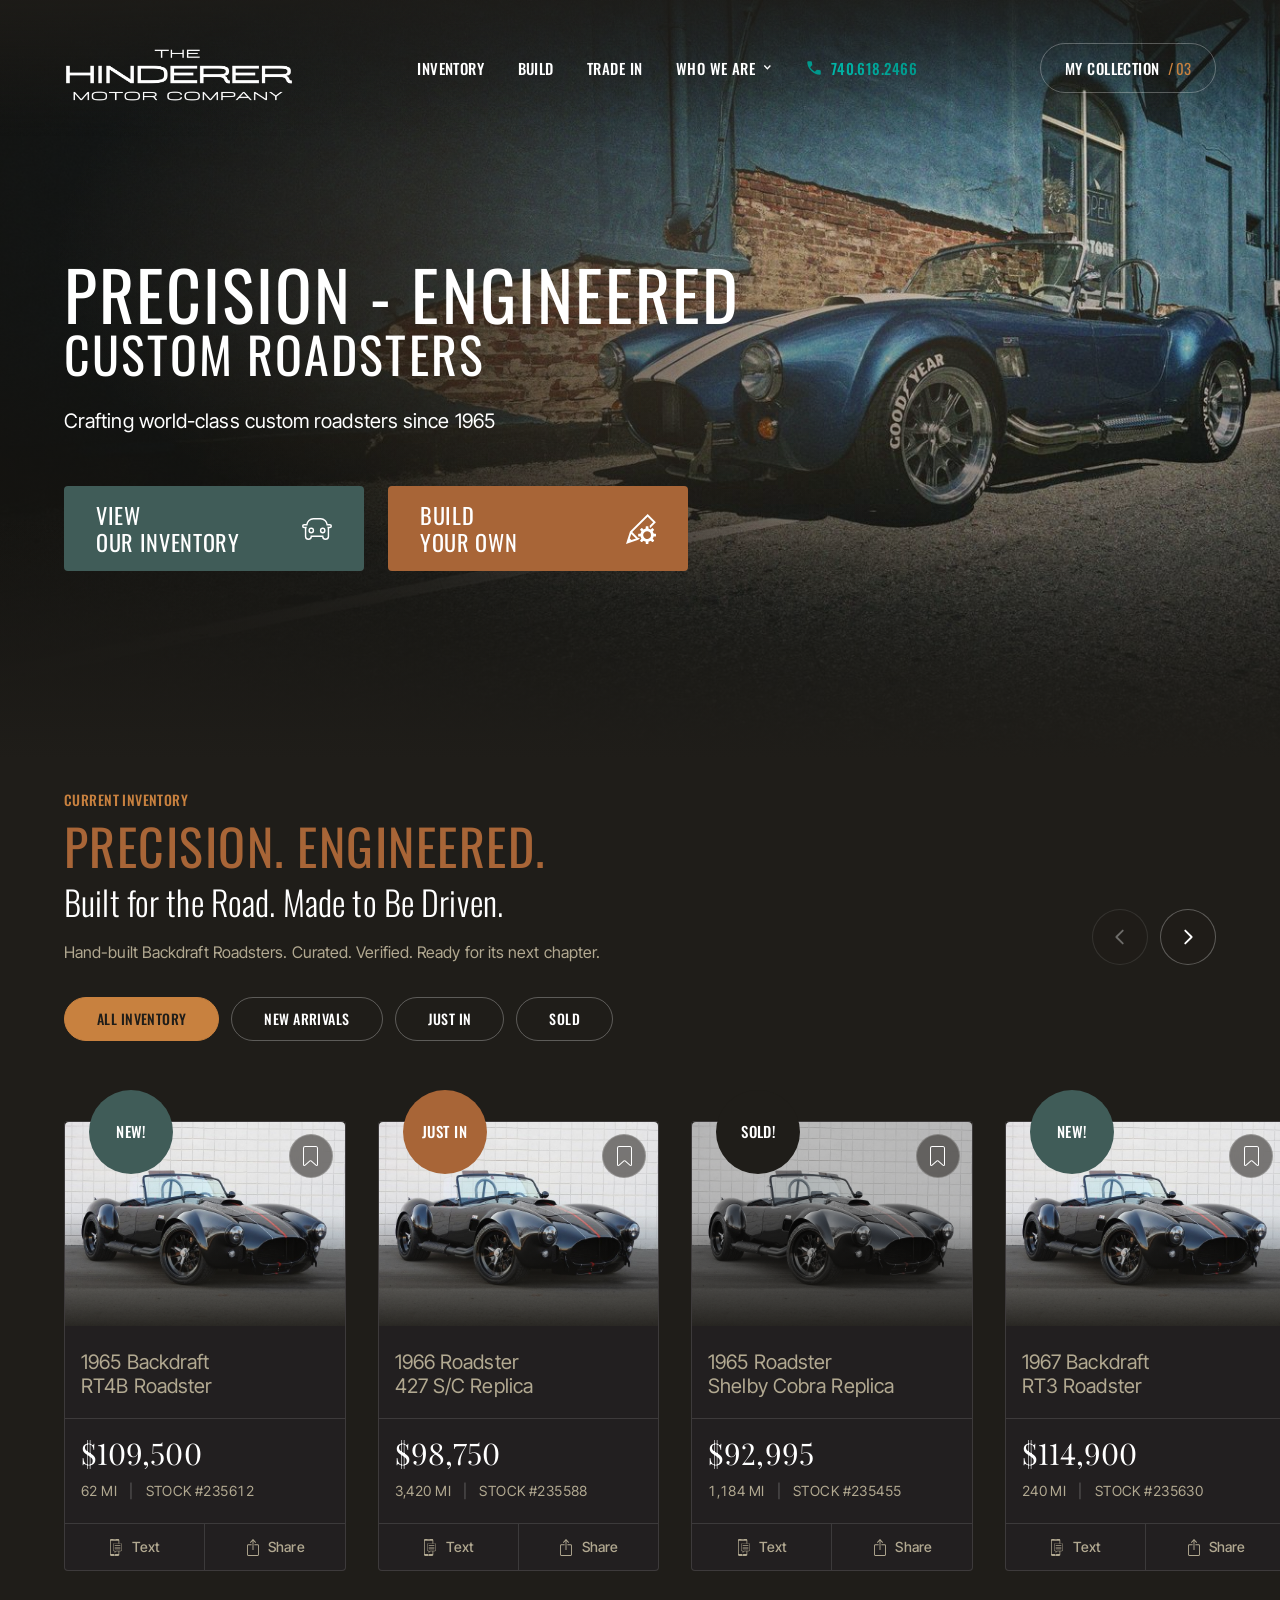
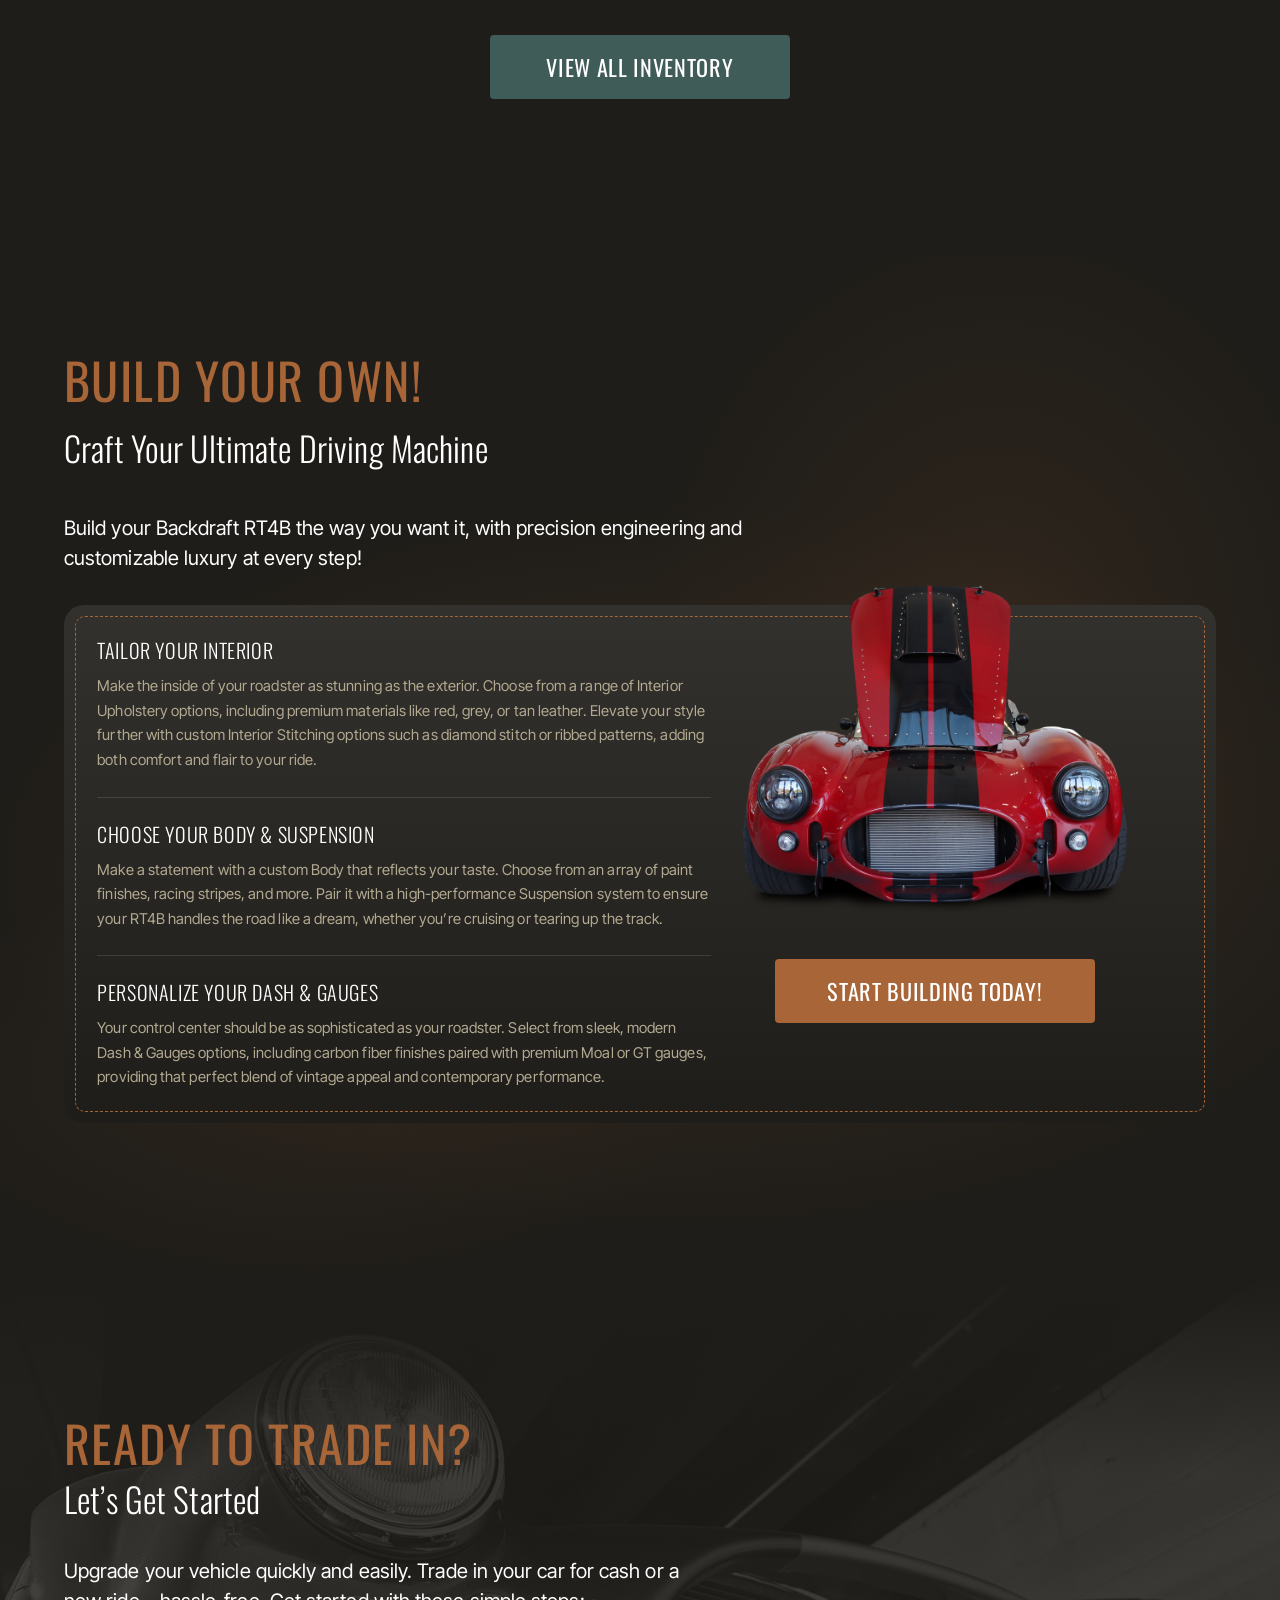
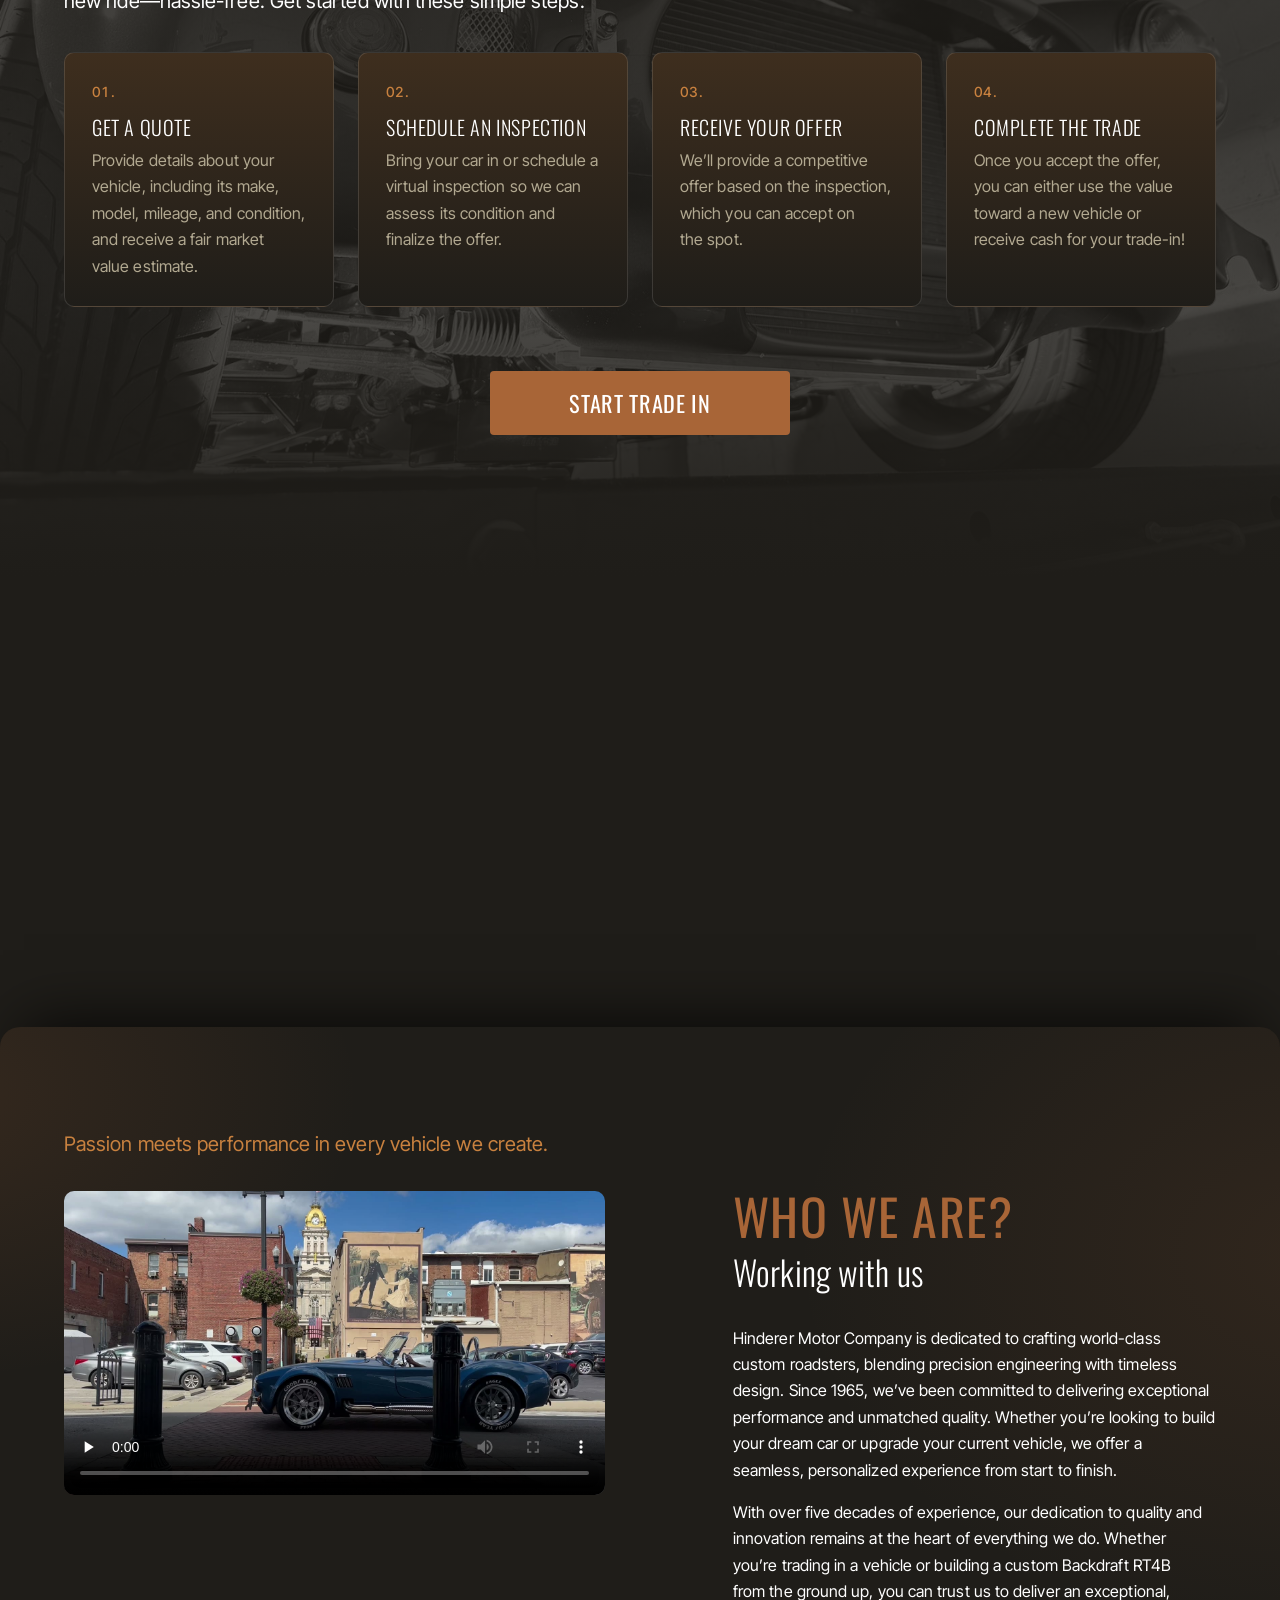
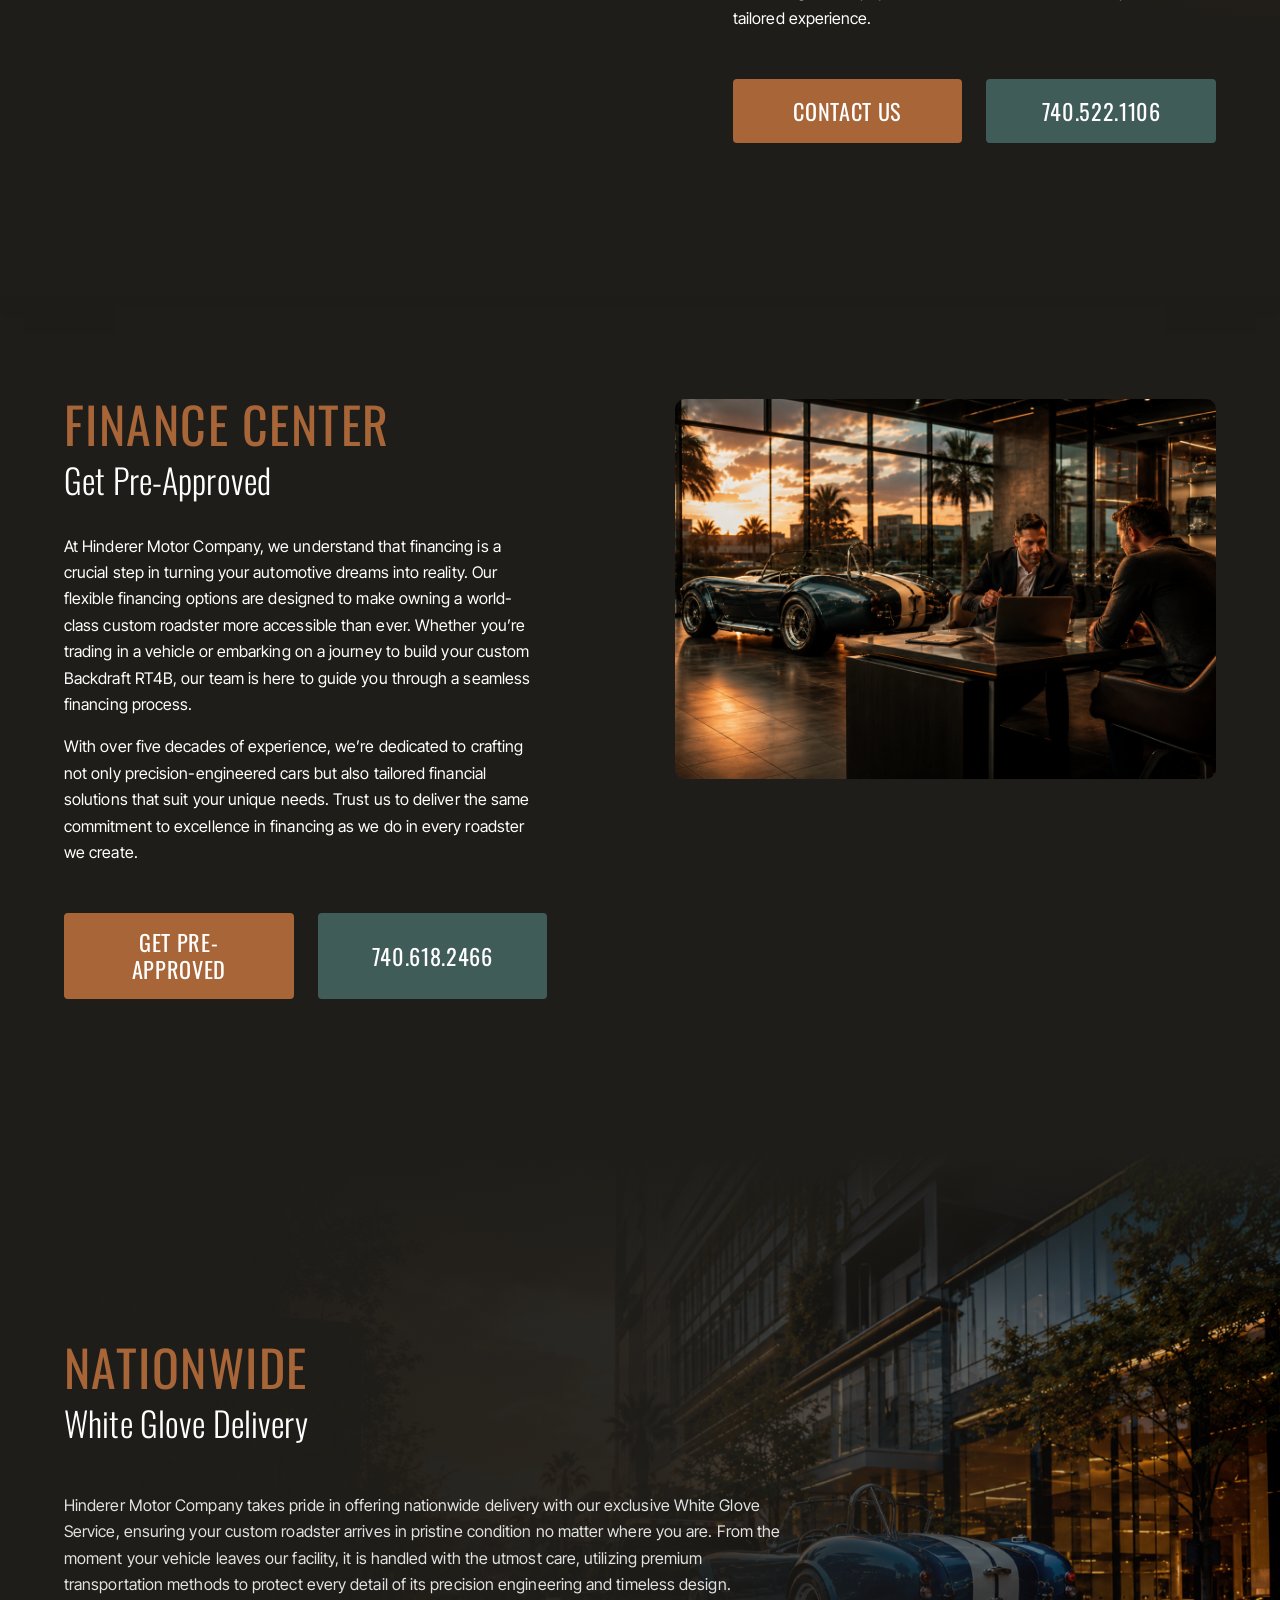
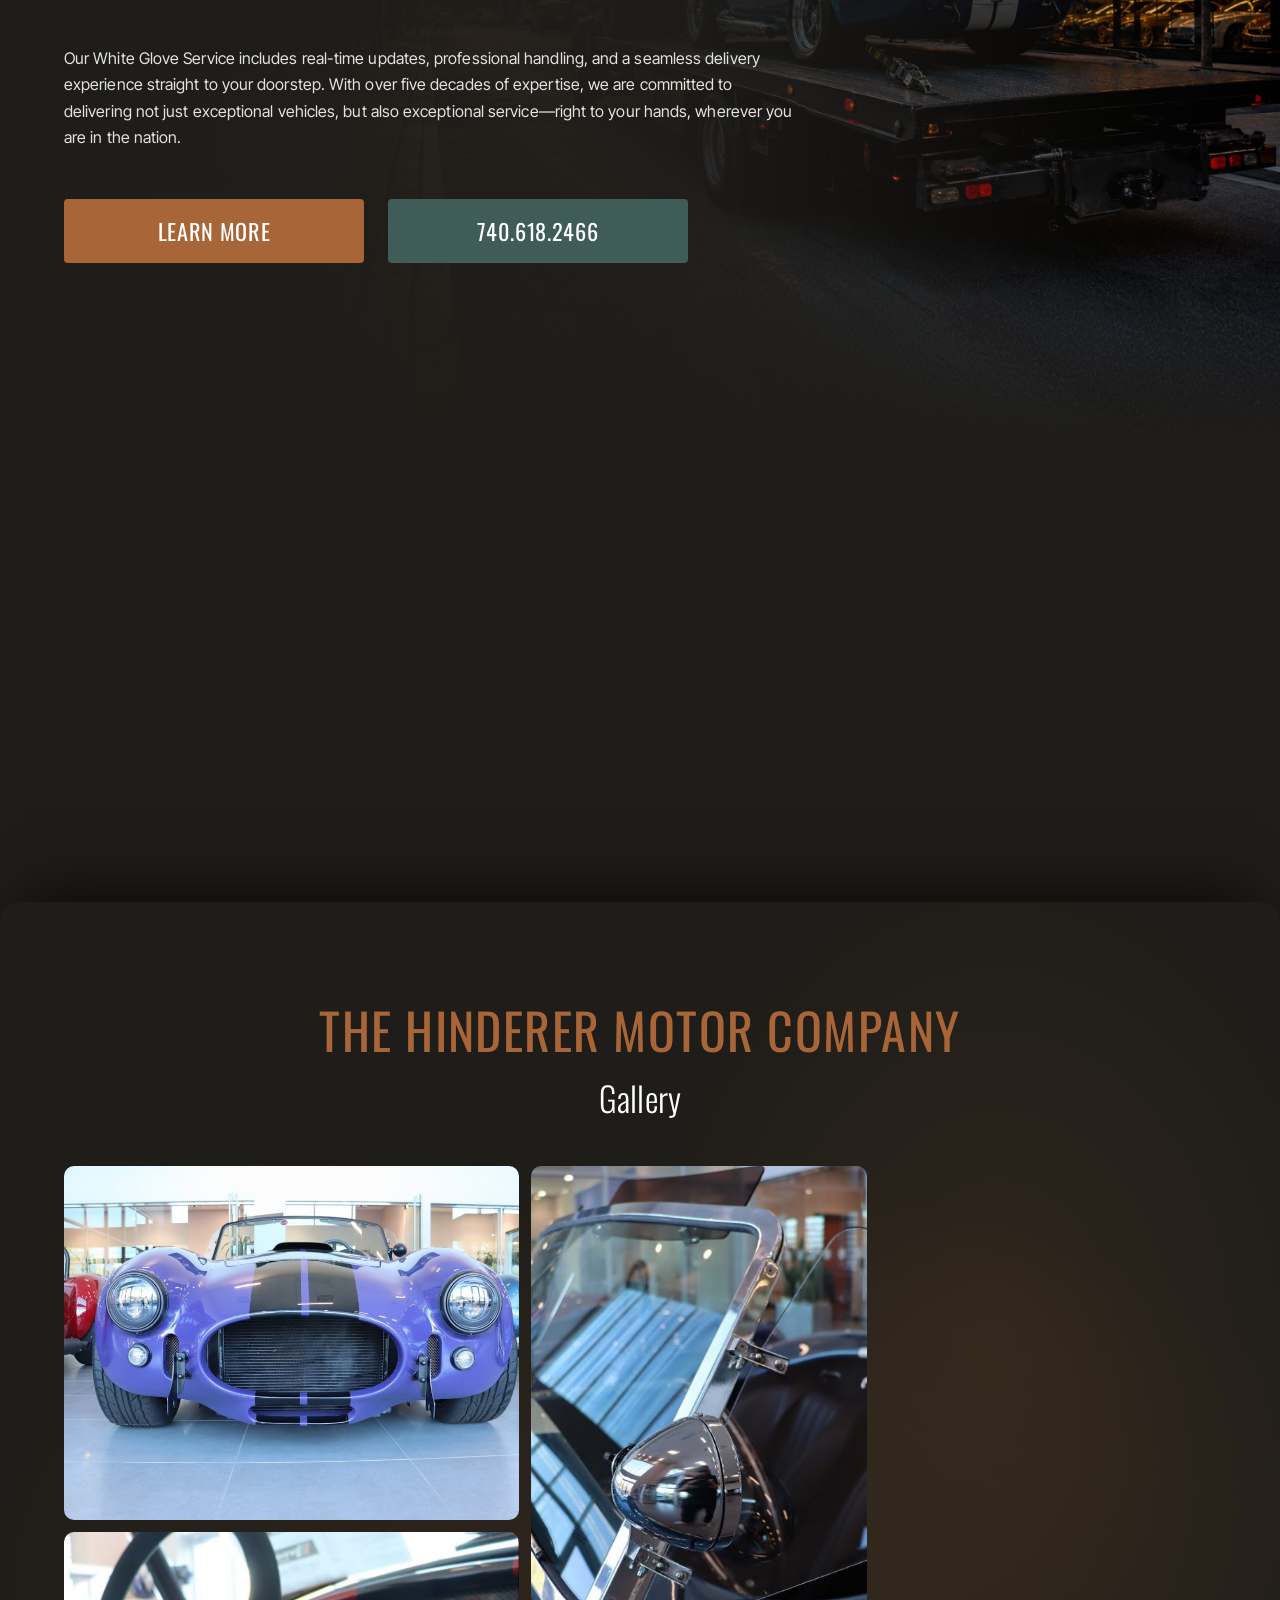
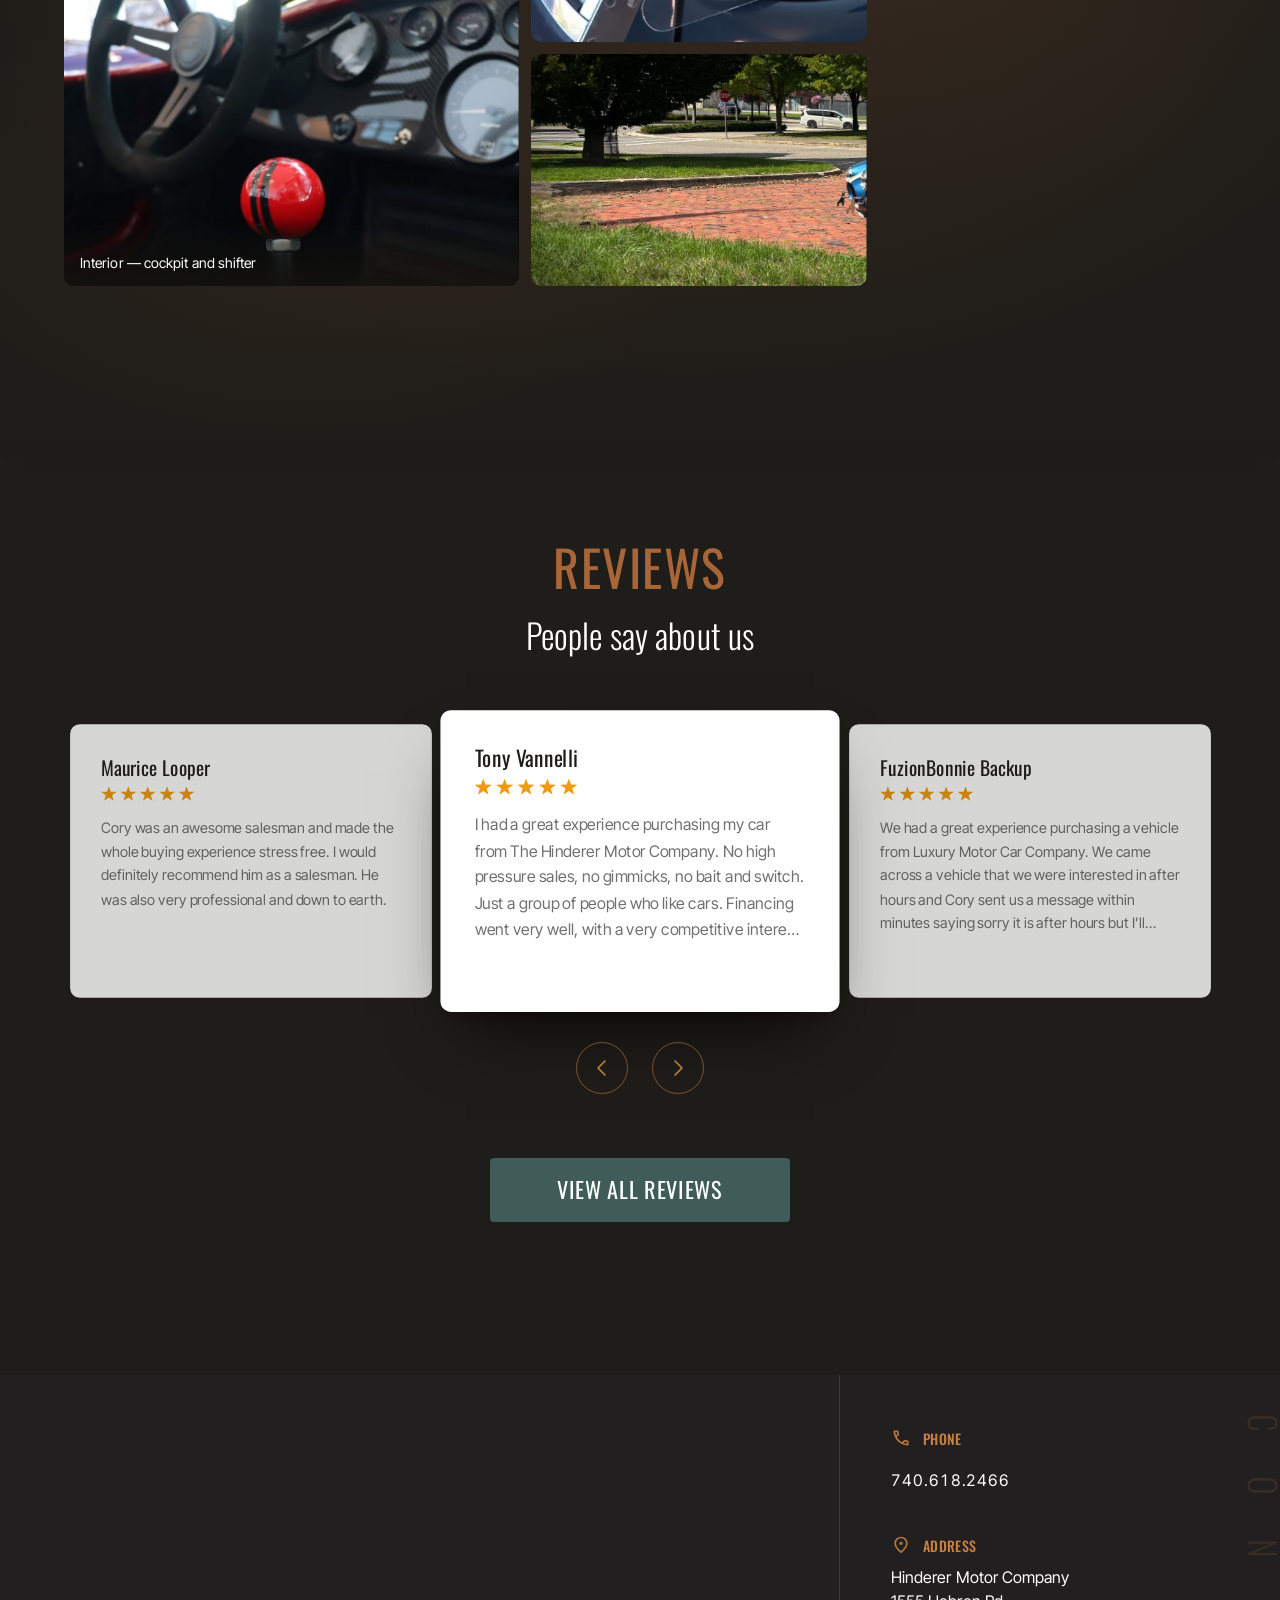
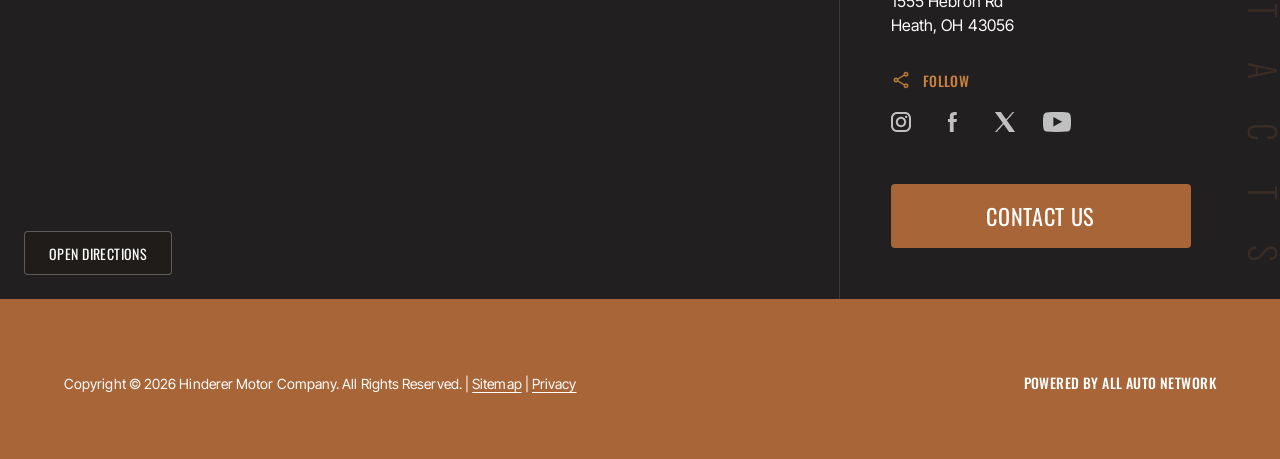
==== commit 877fad93: "About and Contact — the sixth and seventh pages, and the link that never resolved Two pages join the" ====
--- a/index.html
+++ b/index.html
@@ -85,9 +85,9 @@
             Who We Are<span class="site-nav__caret" aria-hidden="true"></span>
           </button>
           <ul class="site-nav__submenu list-bare" id="navWho">
-            <li><a class="site-nav__sublink" href="#about">About</a></li>
+            <li><a class="site-nav__sublink" href="who_we_are_about.html">About</a></li>
             <li><a class="site-nav__sublink" href="who_we_are_team.html">Team</a></li>
-            <li><a class="site-nav__sublink" href="contact.html">Contact</a></li>
+            <li><a class="site-nav__sublink" href="who_we_are_contact.html">Contact</a></li>
           </ul>
         </li>
         <li><a class="site-nav__link site-nav__link--phone" href="tel:+17406182466">
@@ -605,7 +605,7 @@
           </p>
 
           <div class="btn-row" data-rise="right">
-            <a class="btn-hmc btn-hmc--primary btn-hmc--centred btn-hmc--wide" href="contact.html">Contact Us</a>
+            <a class="btn-hmc btn-hmc--primary btn-hmc--centred btn-hmc--wide" href="who_we_are_contact.html">Contact Us</a>
             <a class="btn-hmc btn-hmc--secondary btn-hmc--centred btn-hmc--wide" href="tel:+17405221106">740.522.1106</a>
           </div>
         </div>
@@ -904,7 +904,7 @@
           </ul>
         </div>
 
-        <a class="btn-hmc btn-hmc--primary btn-hmc--centred btn-hmc--wide contact__cta" href="contact.html">Contact Us</a>
+        <a class="btn-hmc btn-hmc--primary btn-hmc--centred btn-hmc--wide contact__cta" href="who_we_are_contact.html">Contact Us</a>
       </div>
     </div>
   </section>
--- a/assets/css/main.css
+++ b/assets/css/main.css
@@ -1845,6 +1845,25 @@
   color: var(--accent-ink);
   font-variant-numeric: tabular-nums;
 }
+/* THE ICON SLOT — it replaces .step__index, and takes the same rank the numeral
+   had: the copper, the label size, the top of the plate. A numeral is right for
+   four steps taken in order; these are four qualities held at once, so a glyph.
+
+   MATERIAL SYMBOLS, and that is not a new language on this site: the header's
+   telephone glyph is already one — same 0 -960 960 960 box, same filled
+   geometry. The four are volunteer_activism, verified_user, trending_up and
+   local_fire_department, taken from the set rather than drawn, because this
+   project's icons folder is not a set to draw into: badge.svg is a plain filled
+   circle, star is 17px, arrow-build is a pencil at 30px, message is 13.77px
+   wide — different sources, different grids, no shared stroke. */
+.step__icon {
+  display: block;
+  inline-size: 28px;
+  block-size: 28px;
+  color: var(--accent-ink);            /* 5.34:1 — the rank the numeral held */
+}
+.step__icon svg { inline-size: 100%; block-size: 100%; display: block; }
+
 .step__title {
   margin-block-start: var(--space-1);
   font-size: var(--text-lead);
@@ -2916,7 +2935,17 @@
 /* Inside the bone panel every ink flips. --ink-muted is 4.32:1 on bone and
    fails, so the label takes full ink and is separated from its value by size,
    weight and register instead of by tone. */
-:is(.facets, .vdp-panel) .field__label { color: var(--ink-inverse); }
+:is(.facets, .vdp-panel, .contact-form) .field__label { color: var(--ink-inverse); }
+
+/* The same flip for the three text components that also appear on bone. --ink
+   is white and disappears here; --ink-muted measures 4.32:1 on #f2efe9 and
+   fails. Both take full ink, and their ranks are carried by size, weight and
+   register instead of by tone — the same answer the label above takes, for the
+   same reason. Written as one rule because a panel that inverts three of its
+   four inks is the half-converted surface the .facets note warns about. */
+:is(.facets, .vdp-panel, .contact-form) :is(.lead, .body-muted, .section-sub) {
+  color: var(--ink-inverse);
+}
 
 /* The shared control surface. One ground, one border, one focus behaviour —
    declared once so a select and a text input cannot drift apart. */
@@ -2942,19 +2971,19 @@
    renamed, and the configurator's whole enquiry form fell back to the dark-
    ground rules: white ink and a 4%-white field, both invisible on cream. Any
    bone surface joins this list; nothing else needs to know. */
-:is(.facets, .vdp-panel) .control {
+:is(.facets, .vdp-panel, .contact-form) .control {
   background: var(--bg-card-plain);
   border-color: var(--rule-inverse-strong);
   color: var(--ink-inverse);
 }
-:is(.facets, .vdp-panel) .control::placeholder { color: var(--ink-card); }   /* 4.95:1 on white */
-:is(.facets, .vdp-panel) .control:hover { border-color: var(--ink-inverse); }
-:is(.facets, .vdp-panel) .control:focus-visible {
+:is(.facets, .vdp-panel, .contact-form) .control::placeholder { color: var(--ink-card); }   /* 4.95:1 on white */
+:is(.facets, .vdp-panel, .contact-form) .control:hover { border-color: var(--ink-inverse); }
+:is(.facets, .vdp-panel, .contact-form) .control:focus-visible {
   outline-color: var(--ink-inverse);
   border-color: var(--ink-inverse);
 }
-:is(.facets, .vdp-panel) select.control option { background: var(--bg-card-plain); color: var(--ink-inverse); }
-:is(.facets, .vdp-panel) .select::after { background: var(--ink-inverse); }
+:is(.facets, .vdp-panel, .contact-form) select.control option { background: var(--bg-card-plain); color: var(--ink-inverse); }
+:is(.facets, .vdp-panel, .contact-form) .select::after { background: var(--ink-inverse); }
 .facets .range { --rail: var(--rule-inverse-strong); --knob-ink: var(--ink-inverse); }
 .control:hover { border-color: var(--ink); }
 .control:focus-visible {
@@ -5061,7 +5090,13 @@
    film follows BELOW it, offset and narrower — support, in reading order,
    where it can no longer compete for the same glance. Downward exhale.
    ------------------------------------------------------------------------- */
-.who { display: grid; gap: var(--space-6); }
+/* `clip` for the same reason .about-open and .contact-open carry it: the film
+   enters on [data-rise="right"], which starts it 44px to the trailing side, and
+   at 320–390px that hangs past the viewport and hands the page a horizontal
+   scrollbar until it lands. Measured: 325 of scrollWidth at a 320 viewport,
+   305 with this. `clip` rather than `hidden` — hidden would make the block a
+   scroll container. */
+.who { display: grid; gap: var(--space-6); overflow-x: clip; }
 
 /* align-items: stretch is the default and it is the point — the card takes the
    film's height rather than its own content's, so the band reads as two objects
@@ -5191,6 +5226,248 @@
 .team-card__action:focus-visible {
   color: var(--accent-ink);
   text-decoration-thickness: 2px;
+}
+
+
+/* =========================================================================
+   15i. ABOUT (who_we_are_about.html)
+
+   Two masses across the top — where the company came from, and what it says it
+   is — then the four values, then a coda. The origin sits on a card because it
+   is a different KIND of text from everything around it: a date and a place
+   rather than a claim, and the mockup boxes it for the same reason.
+   ========================================================================= */
+
+/* THE OPENING BAND — a full screen of photograph at every size, never folded.
+   The box is what carries the height and the picture covers it; the file's own
+   1.7:1 governed nothing here, and following it meant a 162px letterbox on a
+   phone and a band the content could not fit into on a desktop. */
+/* `overflow-x: clip`, not `hidden`: the reveal starts the origin note 44px to
+   the trailing side, which at 375px puts its edge 20px past the viewport and
+   hands the page a horizontal scrollbar until the note lands. `clip` cuts it
+   without making the section a scroll container, which `hidden` would. */
+.about-open {
+  position: relative;
+  isolation: isolate;
+  padding-block-start: 0;
+  overflow-x: clip;
+}
+
+.about-open__media {
+  position: relative;
+  block-size: 100svh;
+  margin-block-end: var(--space-block);
+}
+
+/* THE SEAM, and the mask goes on the IMAGE, not on its box. The picture's own
+   black measures L=0.01376 and the page ground 0.0124 — near enough to be one
+   colour, except that #main lays a copper radial wash over the ground and not
+   over the image, so the two met as a visible hairline. Matching the colour
+   cannot work: the wash is a gradient and changes across the width. The foot
+   dissolves instead and whatever the page is doing underneath shows through.
+   On the container it also faded the type standing on the foot — a mask applies
+   to everything the element paints, text included. */
+.about-open__media img {
+  position: absolute;
+  inset: 0;
+  inline-size: 100%;
+  block-size: 100%;
+  object-fit: cover;
+  /* A screen-tall box out of a landscape frame keeps about a quarter of its
+     width, so the crop is held on the car with the rolling chassis behind it —
+     the pair the photograph is for. The tub at the leading edge is what the
+     format costs; keeping all three would mean showing none of them. */
+  object-position: 72% 50%;
+  /* `black` here is not a colour: a mask reads the alpha channel only, so the
+     two stops mean "opaque" and "clear". No palette value belongs in it. */
+  -webkit-mask-image: linear-gradient(to bottom, black 88%, transparent 100%);
+          mask-image: linear-gradient(to bottom, black 88%, transparent 100%);
+}
+
+/* ONE COLUMN: a screen-tall box out of a landscape frame keeps about a quarter
+   of its width, so the crop is held on the car and the rolling chassis behind
+   it — the pair the photograph is for. The tub at the leading edge is what the
+   format costs; keeping all three would mean showing none of them. */
+
+
+/* AND the leading edge, WHERE the text stands on the picture. This frame's
+   left third is the lit glass wall at peak luminance 0.94–1.00, so a title and a
+   paragraph there have no ground at all — measured before this, both were under
+   1.1:1. Same mechanism the home page's hero uses: dark under the type, clear
+   over the vehicle. It costs the glass wall some of its light and the car
+   nothing, which is the right way round — the car is the subject. */
+.about-open__media::after {
+  content: "";
+  position: absolute;
+  inset: 0;
+  pointer-events: none;
+  display: none;                 /* switched on with the overlay, below */
+  /* The leading stops are set by the TITLE, the hardest thing on this band:
+     copper display type reads 3.67:1 on flat ground and it crosses the glass
+     wall between 5% and 18% of the width. At 0.90/0.82 the ground came out at
+     L=0.0348 and the title at 2.70:1 — under the 3:1 large-text bar. */
+  background: linear-gradient(to right,
+    rgb(var(--bg-deep-rgb) / 0.94) 0%,
+    rgb(var(--bg-deep-rgb) / 0.90) 34%,
+    rgb(var(--bg-deep-rgb) / 0.62) 52%,
+    rgb(var(--bg-deep-rgb) / 0.18) 64%,
+    rgb(var(--bg-deep-rgb) / 0) 74%);
+}
+
+/* ONE scrim more, and it is for the HEADER rather than for anything below it.
+   The frame is bright across its whole top — 0.94–1.00 in the upper rows, the
+   lit glass and the ceiling lamps — and the fixed header floats over it. The
+   header carries a gradient of its own; this deepens the first band under it. */
+.about-open__media::before {
+  content: "";
+  position: absolute;
+  inset-block-start: 0;
+  inset-inline: 0;
+  block-size: calc(var(--header-h) * 2);
+  z-index: 1;
+  pointer-events: none;
+  background: linear-gradient(to bottom,
+    rgb(var(--bg-deep-rgb) / 0.72) 0%,
+    rgb(var(--bg-deep-rgb) / 0.34) 46%,
+    rgb(var(--bg-deep-rgb) / 0) 100%);
+}
+
+/* ONE COLUMN IS A DIFFERENT COMPOSITION, not this one narrowed. A phone screen
+   holds a title or a paragraph, never a title, a paragraph and four plates, so
+   below 62rem the whole block leaves the picture and runs after it: the
+   photograph keeps its full screen and the text gets the page's own ground.
+   A counterweight that no longer fits is not a counterweight. */
+.about-open__overlay { position: relative; z-index: 2; margin-block-start: var(--space-7); }
+.about-open__overlay .about__creed { margin-block-start: var(--space-6); }
+
+/* The values keep their name but not the section rule that used to carry it: a
+   full-width hairline drawn across a photograph is a line the picture did not
+   ask for. Same label register as every eyebrow on the site. */
+.about-open__label {
+  margin-block-start: var(--space-8);
+  font-family: var(--font-display);
+  font-size: var(--text-xs);
+  font-weight: var(--weight-label);
+  letter-spacing: var(--track-caps);
+  text-transform: uppercase;
+  color: var(--ink-muted);                          /* 6.99:1 */
+}
+.about-open__overlay .steps { margin-block-start: var(--space-5); }
+
+/* THE CONDITION IS THE ROOM, not the width. Standing on the picture takes four
+   plates in ONE row and a band tall enough to hold head, claim, label and plates
+   — 66rem is where the plate grid stops wrapping and 52rem is what the stack
+   measures. Keyed on width alone at 62rem, a 1024×768 laptop wrapped the plates
+   to two rows and ran them 344px past the foot of the photograph and over the
+   text below it. Below this, the block simply runs after the picture, which is
+   the same arrangement the phone gets. */
+@media (min-width: 66rem) and (min-height: 52rem) {
+  .about-open__media::after { display: block; }
+  .about-open__media img { object-position: 62% 50%; }
+
+  /* Absolute against the SECTION, and sized to the band rather than to it — the
+     section runs on past the picture, so an inset-block-end would put the plates
+     at the foot of the page instead of the foot of the photograph. */
+  .about-open__overlay {
+    position: absolute;
+    inset-block-start: calc(var(--header-h) + var(--space-7));
+    inset-inline: 0;
+    block-size: calc(100svh - var(--header-h) - var(--space-7) - var(--space-8));
+    margin-block-start: 0;
+    /* ONE MASS AT THE FOOT. The spare height was going into the gap between the
+       claim and the values label, which split the block in two and left the
+       head floating on its own at the top of the picture. It goes above the
+       whole group instead: head, claim, label and plates read as one thing
+       standing on the photograph, and the picture keeps its open field. */
+    display: grid;
+    grid-template-rows: auto auto auto auto;
+    align-content: end;
+  }
+  .about-open__label { margin-block-start: var(--space-7); }
+
+  /* At BODY size rather than lead. The claim was set larger to outrank the
+     historical note when the two stood side by side; the note is a screen away
+     now, so that comparison no longer happens and position on the photograph is
+     the rank. Lead size cost eight lines of the band's height and left the
+     plates nothing to breathe into. */
+  .about-open__overlay .about__creed { max-inline-size: 56%; }
+  .about-open__overlay .about__creed p {
+    font-size: var(--text-body);
+    line-height: var(--lh-body);
+    max-inline-size: none;
+  }
+}
+
+/* THE ORIGIN BAND: the place, and the paragraph about it. 7:5 with the
+   photograph leading — a town square is the evidence and the date is the
+   caption, not the other way round. Centred against each other, because the two
+   masses are different heights and aligning their tops would leave the shorter
+   one hanging. */
+.about { display: grid; gap: var(--space-6); }
+
+@media (min-width: 62rem) {
+  .about {
+    grid-template-columns: minmax(0, 7fr) minmax(0, 5fr);
+    gap: var(--space-7);
+    align-items: center;
+  }
+}
+
+.about__place {
+  border-radius: var(--radius-3);
+  overflow: hidden;
+}
+/* img OR video: the block held a still and now holds the film that still is the
+   poster of, and the frame must not care which. A player left at its intrinsic
+   width sits narrower than its column the moment the column is wider than the
+   encode. */
+.about__place :is(img, video) { display: block; inline-size: 100%; block-size: auto; }
+
+/* THE CLAIM. WHITE, because it sits on a photograph and nothing else on the page
+   does. Sand is the secondary ink on flat ground; over this image it measured
+   3.27:1 at the brightest point the text overlaps and failed. Type over
+   photography takes near-white or ink, never a mid tone that depends on what the
+   picture is doing underneath.
+
+   The size and the measure are set where it lands — on the band, in the query
+   above. Off the band, at one column, it is a lead and reads as one. */
+.about__creed { color: var(--ink); }
+.about__creed p {
+  max-inline-size: var(--measure-tight);
+  font-size: var(--text-lead);
+  line-height: var(--lh-lead);
+}
+
+/* NO BOX. It had one when it stood alone and needed a surface to be a thing at
+   all; with a photograph beside it the block already has one, and a panel next
+   to a picture is two containers doing one container's work. */
+.about__origin { color: var(--ink-quiet); }         /* 12.60:1 */
+.about__origin p { max-inline-size: var(--measure); }
+
+/* ---- the coda -----------------------------------------------------------
+   It closes the page, so it is centred and capped short — a last word read in
+   one breath rather than a column of body copy. */
+/* A BLOCK interval, not a section's. The values and the coda are parts of one
+   movement — the company says where it came from, what it holds to, and what
+   drives it — so the distance between them is the block interval the system
+   names for exactly that. As separate sections they stacked two full section
+   paddings and put 320px of nothing between the cards and the last word. */
+.about-coda {
+  max-inline-size: var(--measure);
+  margin-block-start: var(--space-block);
+  margin-inline: auto;
+  text-align: center;
+  color: var(--ink-muted);
+}
+/* The line the brand signs everything with, so it takes the display voice and
+   full ink — the only rank change in the block, and it lands on the last line. */
+.about-coda__sign {
+  margin-block-start: var(--space-6);
+  font-family: var(--font-display);
+  font-size: var(--text-h3);
+  font-weight: var(--weight-display);
+  line-height: var(--lh-tight);
+  color: var(--ink);
 }
 
 
@@ -5261,6 +5538,189 @@
 
 
 /* =========================================================================
+   15j. CONTACT PAGE (who_we_are_contact.html)
+
+   The form stands ON the opening photograph, at the trailing side, and the head
+   holds the leading one. That is the whole composition: the page's one task and
+   the picture of the work behind it in a single screen, with the bone panel as
+   the only light mass on it — the strongest figure-ground the system owns, and
+   the same surface the search, price and quotation panels already use.
+
+   Everything else — the number, the address, the socials, the map — is the
+   site's own .contact band, unchanged, exactly as the other five pages carry it.
+   It is not a duplicate here: on those pages the band summarises this page and
+   links to it, and here the thing it was summarising is above it. Only its CTA
+   is dropped, because on this page it would point at the page you are standing
+   on.
+
+   WHY THIS IS NOT .about-open. The two bands share a structure and almost no
+   values: the crop and the scrim stops are the whole substance of each, and both
+   are measured on one photograph and transfer to no other. About's frame has a
+   lit glass wall down its leading edge; this one keeps every highlight in the
+   top half. Merging them would leave a component whose body is two sets of
+   overrides.
+   ========================================================================= */
+
+.contact-open {
+  position: relative;
+  isolation: isolate;
+  /* The band carries the page's own clearance; the section adds none. */
+  padding-block: 0;
+  /* `clip`, not `hidden`: the reveal starts [data-rise="right"] 44px to the
+     trailing side, which at 390px hangs past the viewport and hands the page a
+     horizontal scrollbar until it lands. `clip` cuts that without making the
+     section a scroll container, which `hidden` would — and which would kill
+     sticky positioning for everything inside. */
+  overflow-x: clip;
+}
+
+/* THE PICTURE IS A LAYER, NOT A BAND. It used to be a 100svh box with the head
+   absolutely positioned against it, and both had to be told the same height —
+   two places holding one number, which drift the first time either is touched.
+   Here the section is sized by what stands on it, the media is pinned to that,
+   and the height is nobody's decision to keep in sync. */
+.contact-open__media {
+  position: absolute;
+  inset: 0;
+  z-index: 0;
+}
+.contact-open__media img {
+  inline-size: 100%;
+  block-size: 100%;
+  object-fit: cover;
+  /* Centred, and it needs no per-breakpoint nudge: at desktop the box is within
+     a few percent of the frame's own ratio, and at one column the centre of the
+     frame is the subject. */
+  object-position: 50% 50%;
+}
+
+/* THE SCRIM RUNS ACROSS, and this is the second time these stops have been
+   redrawn — because the type moved. When the head sat at the foot it ran upward,
+   which was right for that: measured on this frame the bottom third is mean
+   L=0.021 with nothing over L=0.35. With the head on the leading side at mid
+   height it is the LEFT that has to be floored, and the left is not quiet — the
+   leading quarter means L=0.10–0.12 with peaks at 0.99 and 7% of its upper
+   quarter over L=0.35.
+
+   At 0.96 of the page's own ground over that: copper title 3.15:1 against a hot
+   patch and 3.6:1 against the mean, both past the 3:1 large-text bar; white lead
+   16.5:1. The stops fall away by 72% so the stacks — the subject — keep their
+   light, and the panel needs none of it because bone is opaque.
+
+   The second gradient is the seam: the foot lands on --bg, the page's own
+   ground, so the picture dissolves into exactly what is under it and there is no
+   hairline to match and no mask to write. */
+.contact-open__media::after {
+  content: "";
+  position: absolute;
+  inset: 0;
+  pointer-events: none;
+  background:
+    linear-gradient(to right,
+      rgb(var(--bg-rgb) / 0.96) 0%,
+      rgb(var(--bg-rgb) / 0.90) 28%,
+      rgb(var(--bg-rgb) / 0.55) 46%,
+      rgb(var(--bg-rgb) / 0.14) 60%,
+      rgb(var(--bg-rgb) / 0) 72%),
+    linear-gradient(to bottom,
+      rgb(var(--bg-rgb) / 0) 84%,
+      rgb(var(--bg-rgb) / 1) 100%);
+}
+
+/* ONE COLUMN IS A DIFFERENT SCRIM, not this one narrowed. The gradient above
+   runs ACROSS because the head holds the leading half and the panel the
+   trailing one. At one column the head spans the full width and walks straight
+   off the end of it — measured at 390px, the last third of every line of the
+   lead sat on unscrimmed chrome, which is exactly where this frame peaks at
+   L=1.00.
+
+   So below the two-column width it runs DOWN instead, and it is deliberately
+   heavy: 0.94 through the whole reading zone floors even a hot patch to
+   L=0.026, which is the 3:1 the copper title needs. The picture keeps its
+   texture rather than its light, and that is the right way round on a phone —
+   legibility is fixed at the background layer, never on the type, and the
+   photograph does its real work on the screen that has room for it. */
+@media (max-width: 61.99rem) {
+  .contact-open__media::after {
+    background: linear-gradient(to bottom,
+      rgb(var(--bg-rgb) / 0.94) 0%,
+      rgb(var(--bg-rgb) / 0.94) 46%,
+      rgb(var(--bg-rgb) / 0.78) 62%,
+      rgb(var(--bg-rgb) / 0.86) 88%,
+      rgb(var(--bg-rgb) / 1) 100%);
+  }
+}
+
+/* ONE scrim more, and it is for the HEADER rather than for anything below it.
+   The top band of this frame means L=0.130 with 11% of it over L=0.35, and the
+   fixed header floats on that. The header carries a gradient of its own; this
+   deepens the first band under it. */
+.contact-open__media::before {
+  content: "";
+  position: absolute;
+  inset-block-start: 0;
+  inset-inline: 0;
+  block-size: calc(var(--header-h) * 2);
+  z-index: 1;
+  pointer-events: none;
+  background: linear-gradient(to bottom,
+    rgb(var(--bg-deep-rgb) / 0.72) 0%,
+    rgb(var(--bg-deep-rgb) / 0.34) 46%,
+    rgb(var(--bg-deep-rgb) / 0) 100%);
+}
+
+/* The header is fixed, so the band opens underneath it and has to say so. The
+   foot takes the section interval the rest of the site ends on. */
+.contact-open__inner {
+  position: relative;
+  z-index: 2;
+  display: grid;
+  gap: var(--space-8);
+  padding-block: calc(var(--header-h) + var(--space-7)) var(--space-9);
+}
+
+@media (min-width: 62rem) {
+  /* The panel is sized, the head takes what is left — not a ratio. A form has a
+     width it is comfortable at and a column of prose does not, so the fixed
+     track goes to the control and the fluid one to the text. Centred against
+     each other because both are masses now; there is no short column to hang. */
+  .contact-open__inner {
+    grid-template-columns: minmax(0, 1fr) minmax(0, 30rem);
+    gap: var(--space-9);
+    align-items: center;
+  }
+}
+
+/* Capped short. It is a standfirst on a photograph, not a passage — the reading
+   measure would run it under the panel. */
+.contact-open__head .lead { max-inline-size: var(--measure-tight); }
+
+
+/* ---- the bone panel -----------------------------------------------------
+   The same surface as .facets and .vdp-panel. Joining the inversion group in
+   15c is the whole cost of a third bone surface — the ink, the controls, the
+   caret and the option list all follow from the name being on that list. */
+.contact-form {
+  padding: clamp(var(--space-5), 2.5vw, var(--space-6));
+  border-radius: var(--radius-3);
+  background: var(--bg-card);
+  color: var(--ink-inverse);
+}
+
+/* The panel's internal rhythm, written here rather than as utilities in the
+   markup so it is one thing to read: heading → its own lead-in is the tight
+   interval, lead-in → the first control is the text-to-object one. Below that
+   the fields carry u-mt-5, which is the same 24. */
+.contact-form .section-sub + .lead { margin-block-start: var(--space-text); }
+.contact-form .lead + * { margin-block-start: var(--space-text-obj); }
+
+/* On the photograph the panel is the page's primary mass, so it gets a shadow —
+   the one place on this site a resting shadow states something true, because it
+   genuinely sits above the picture rather than in the page. */
+.contact-open .contact-form { box-shadow: var(--shadow-deep); }
+
+
+/* =========================================================================
    16. UTILITIES — the only place a one-off adjustment is allowed, and every
    value still resolves to a token.
    ========================================================================= */
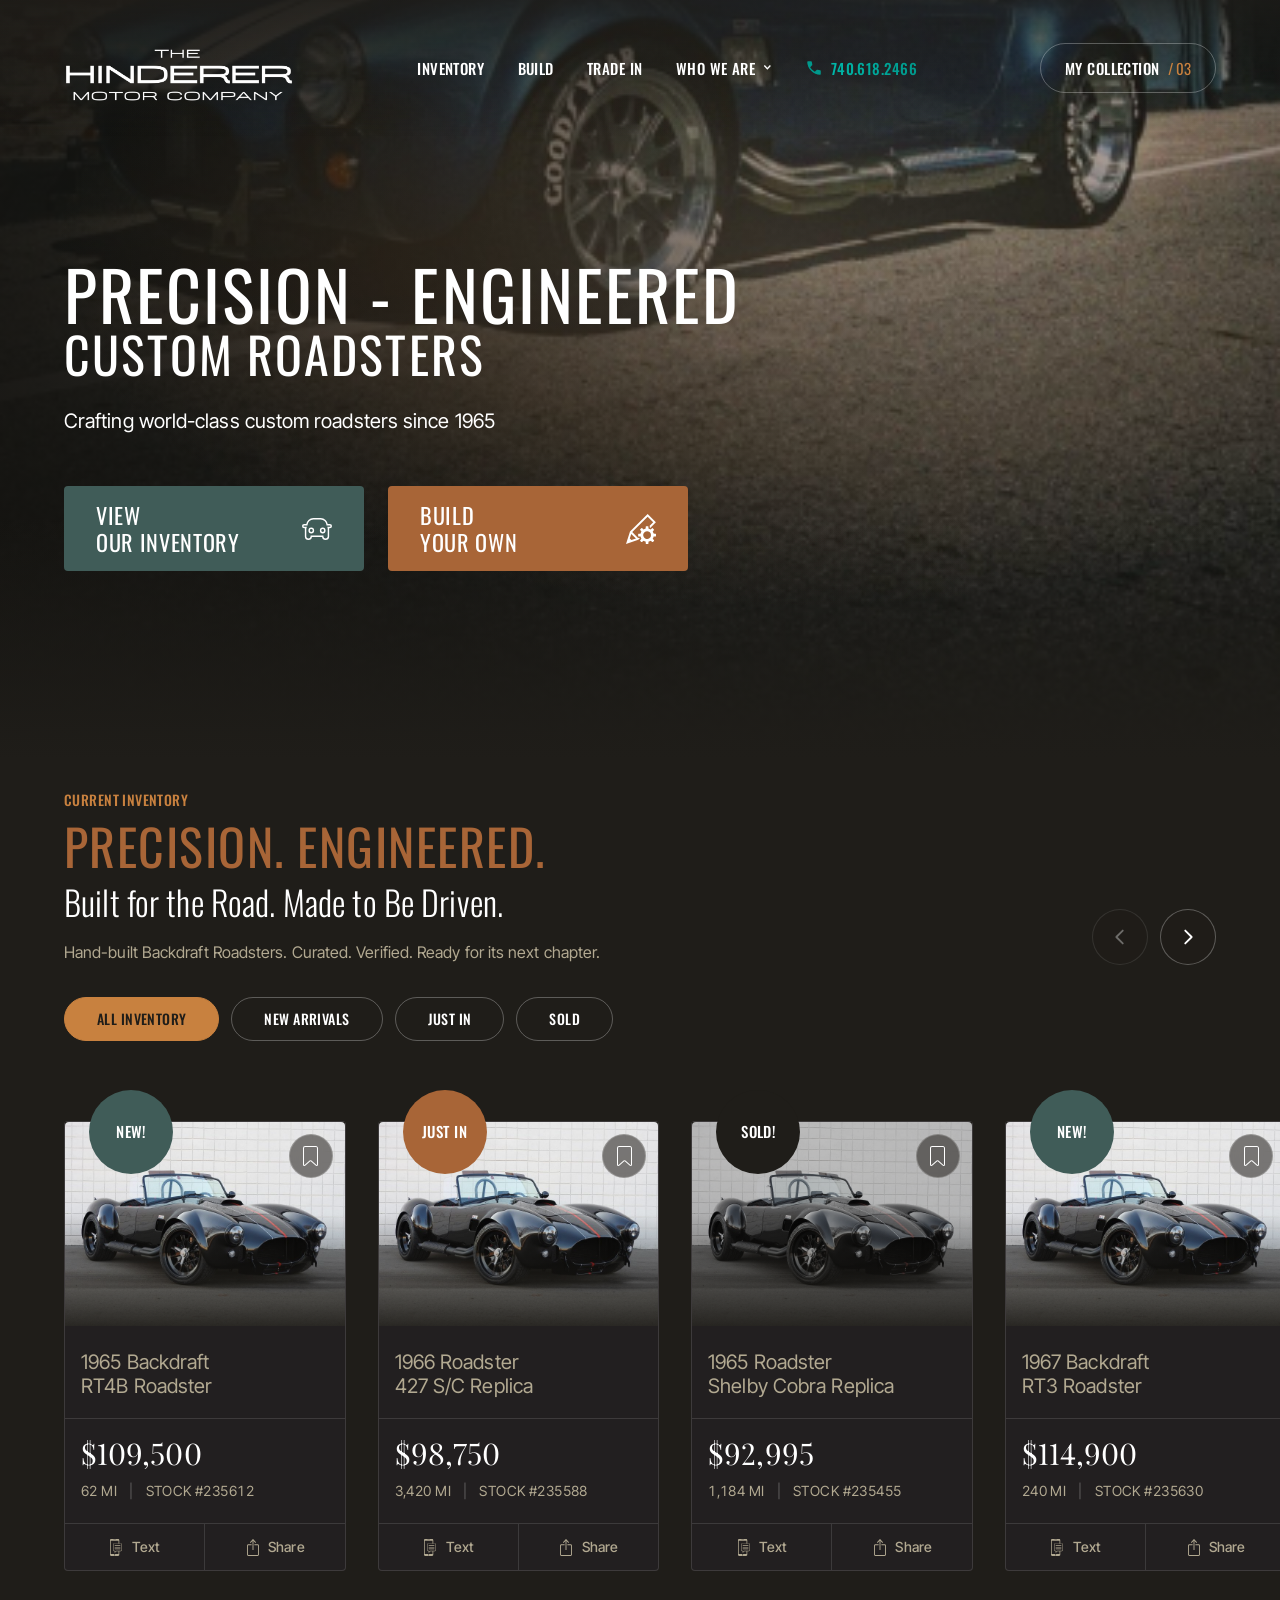
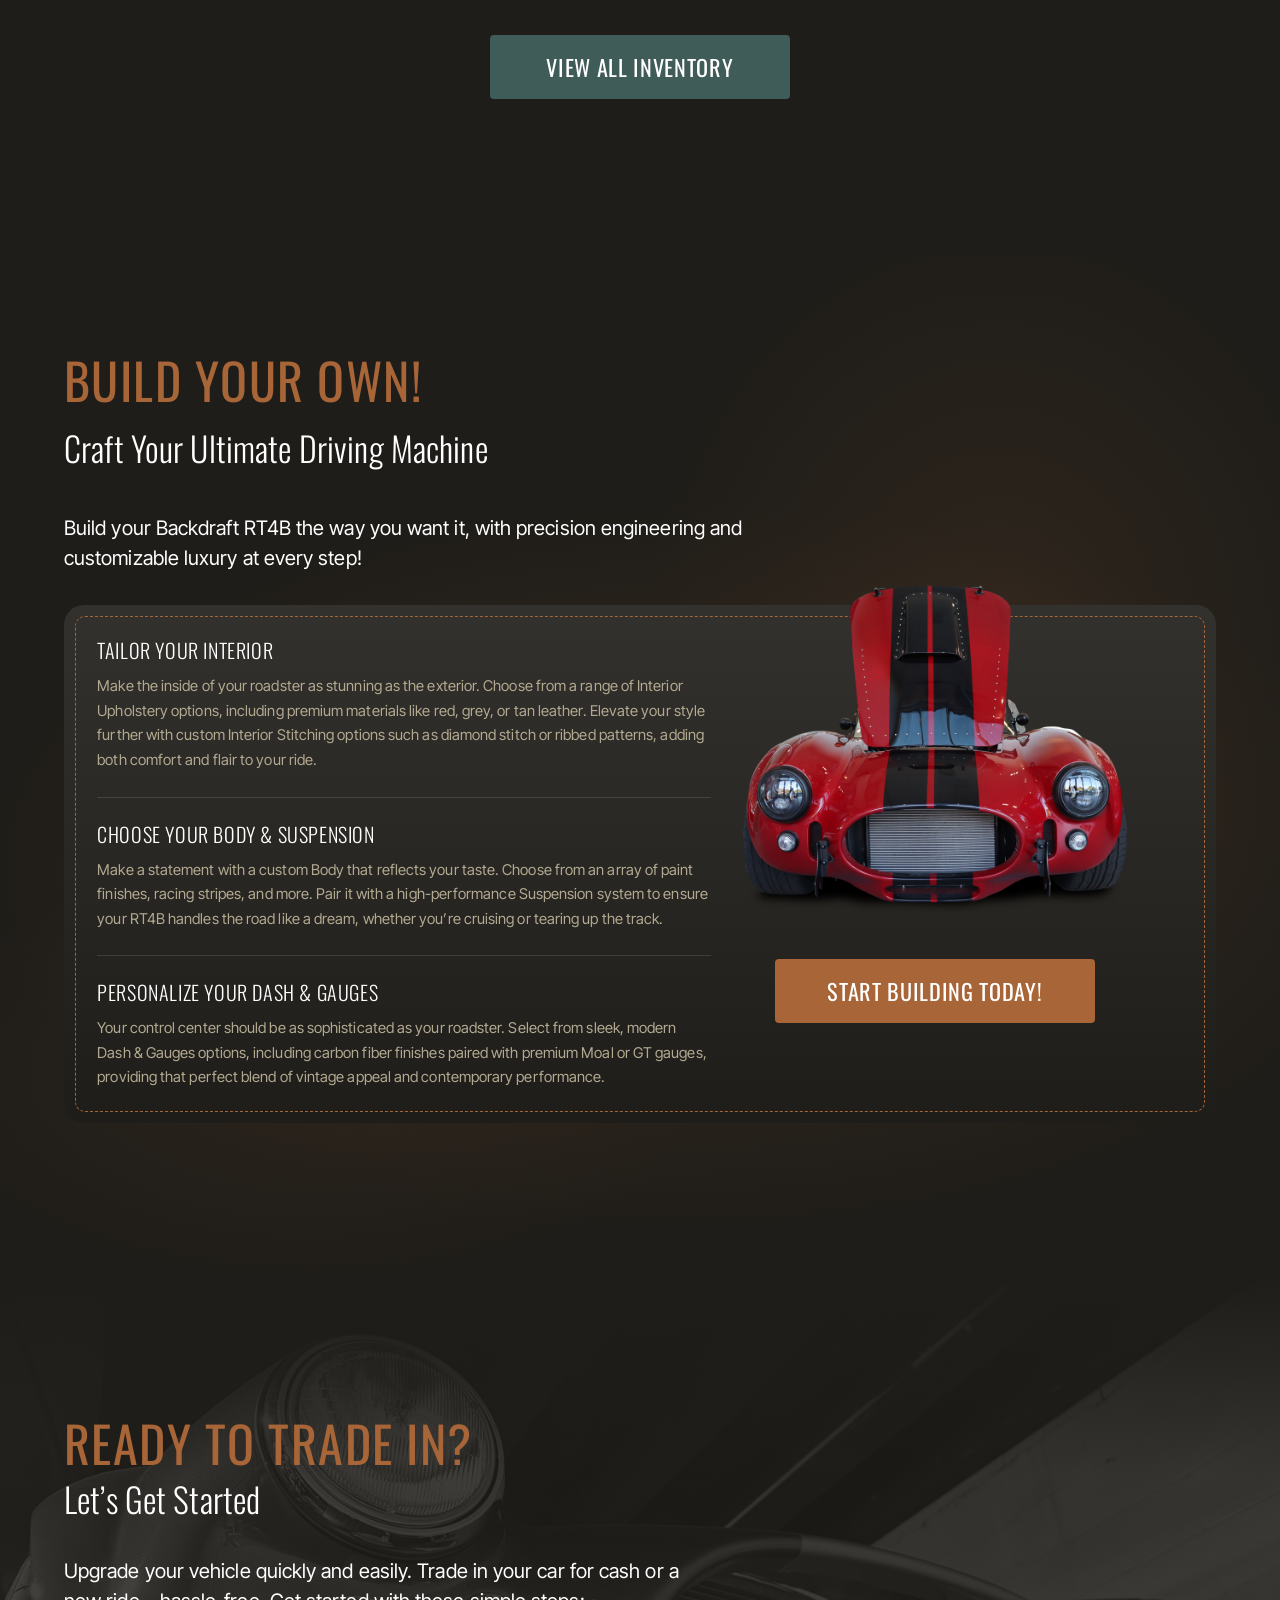
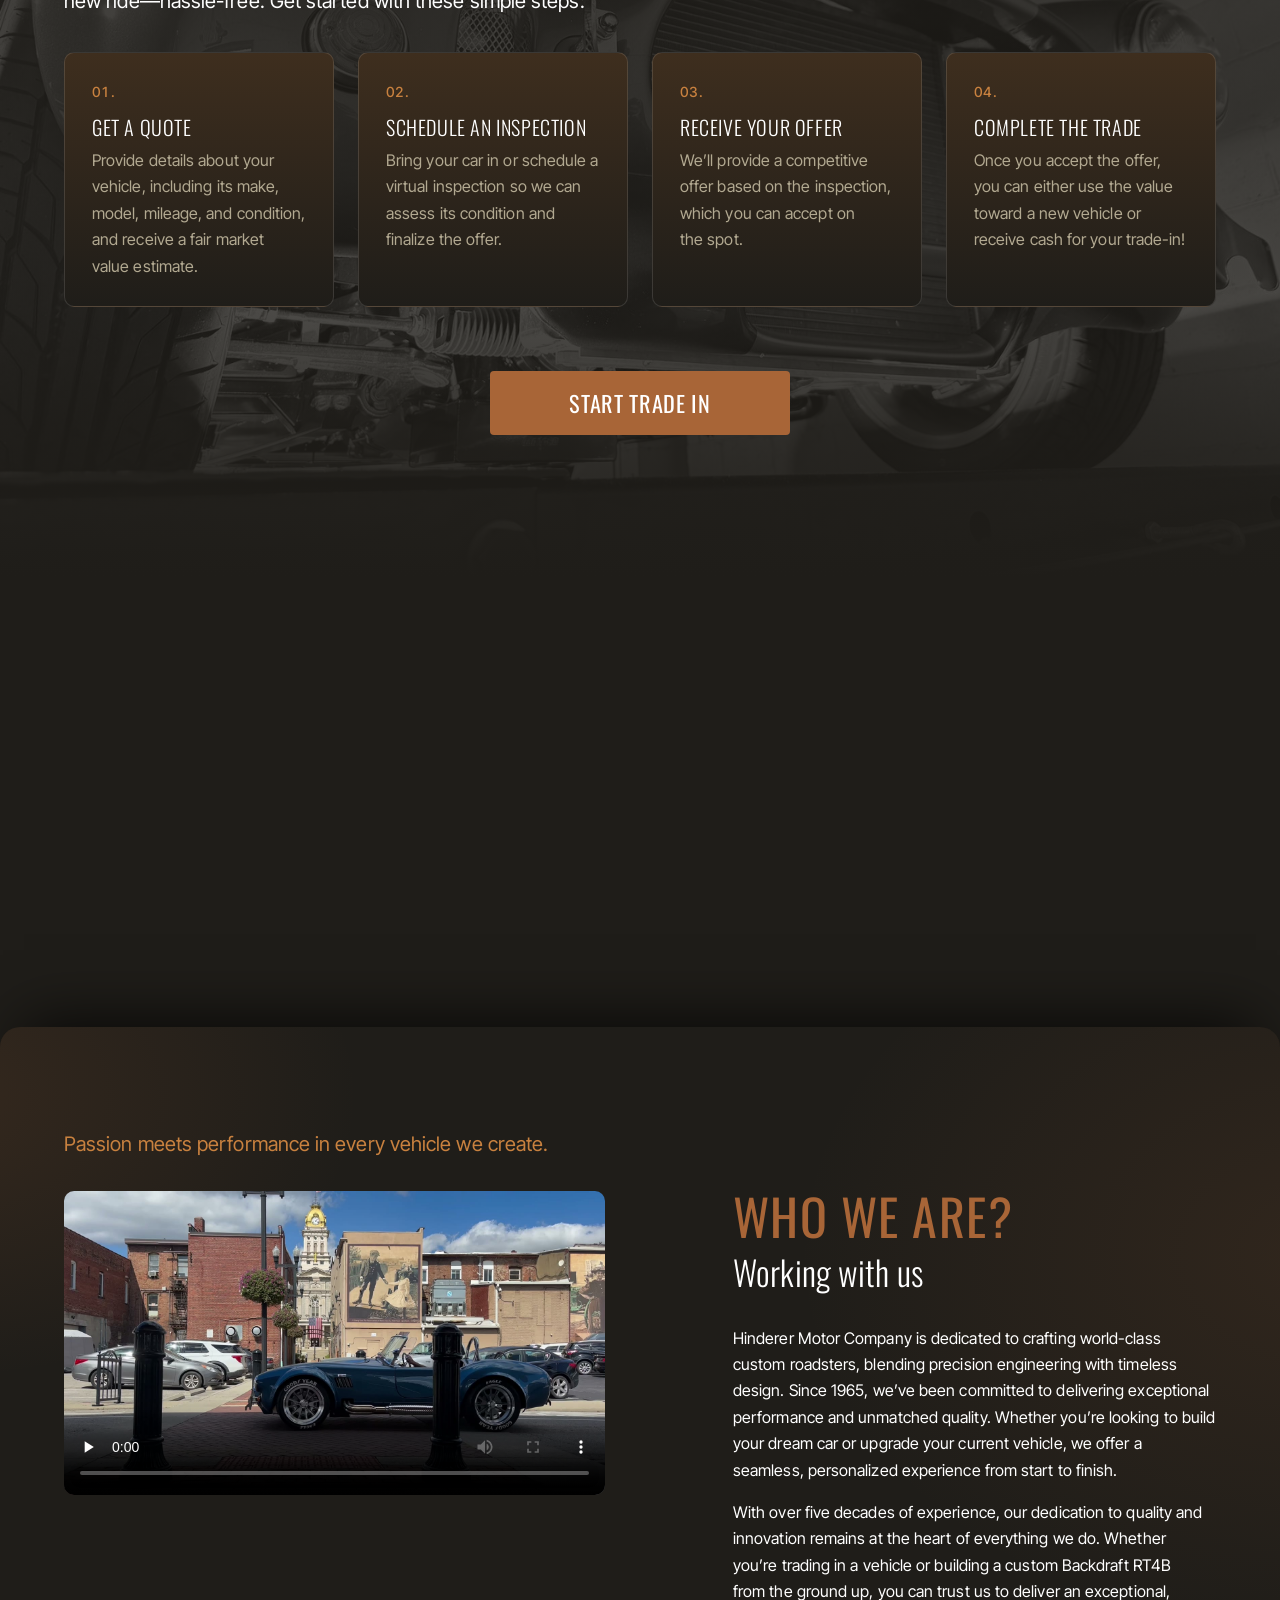
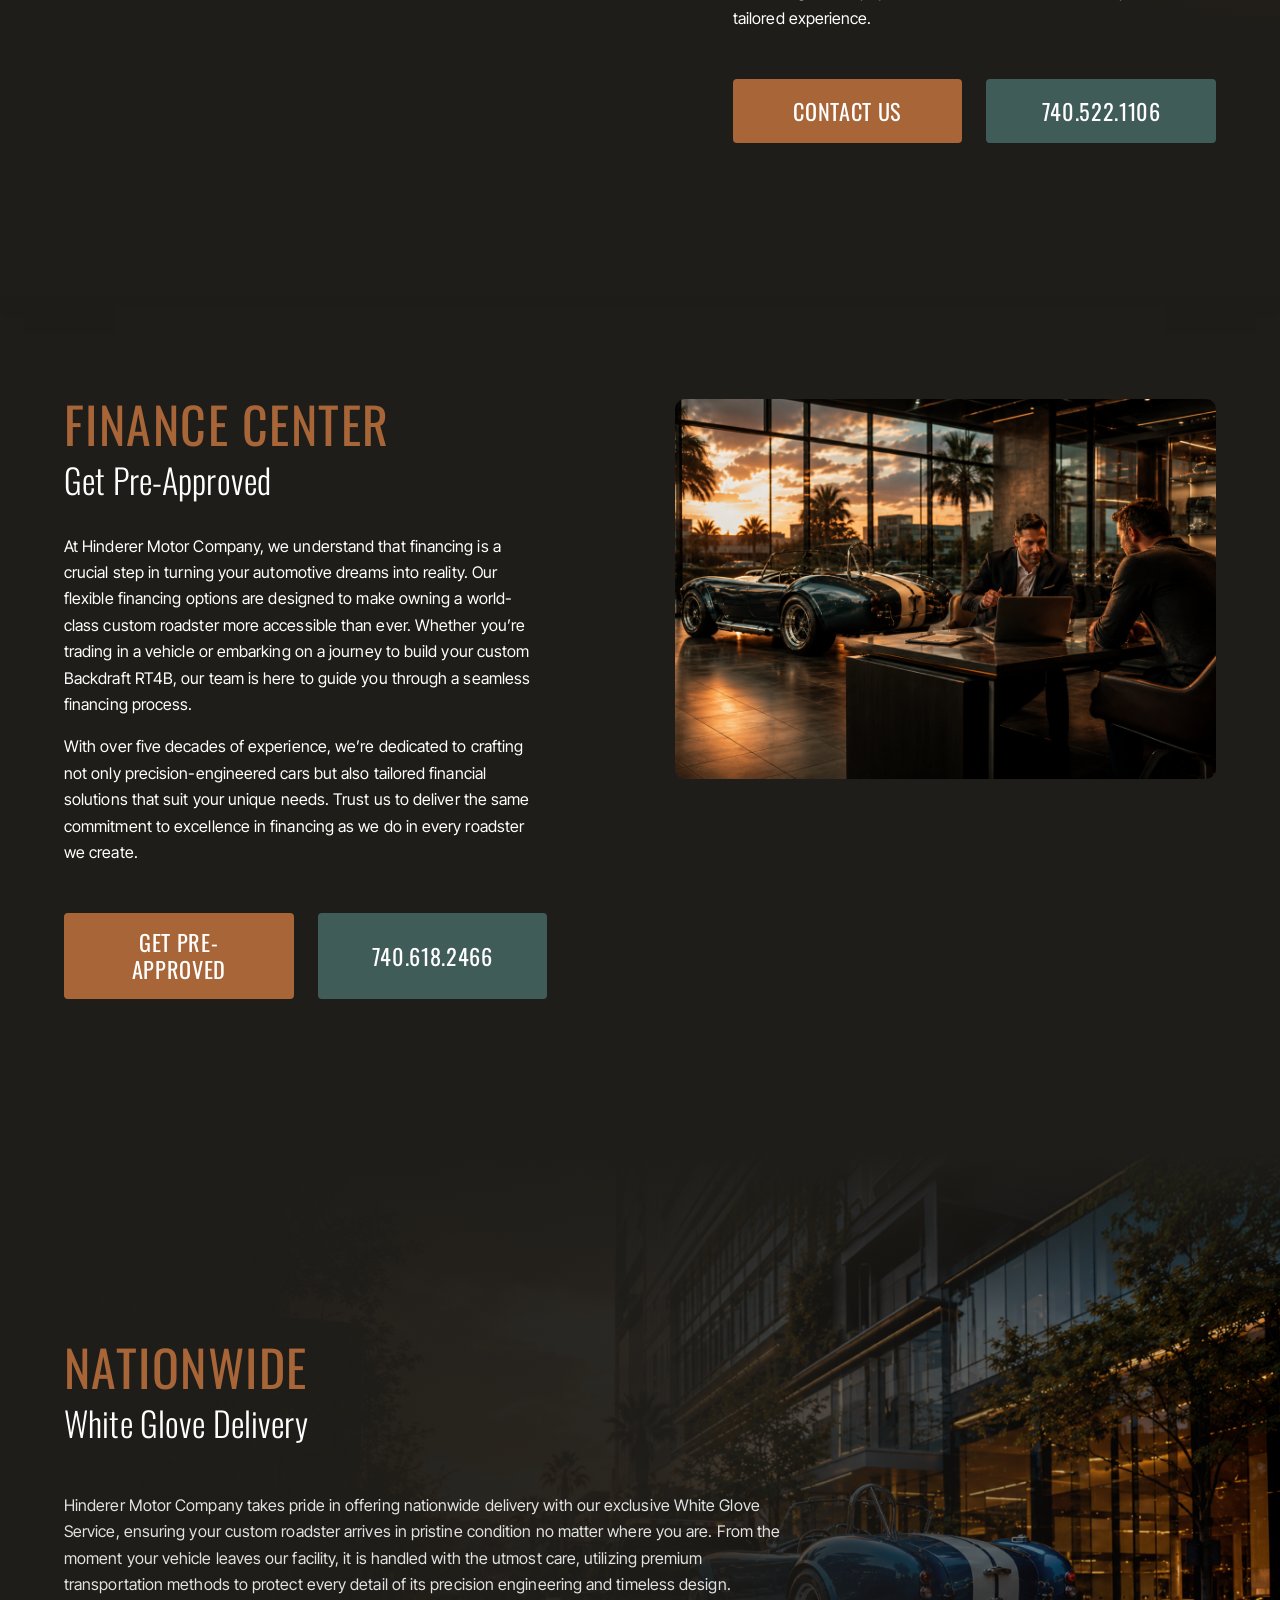
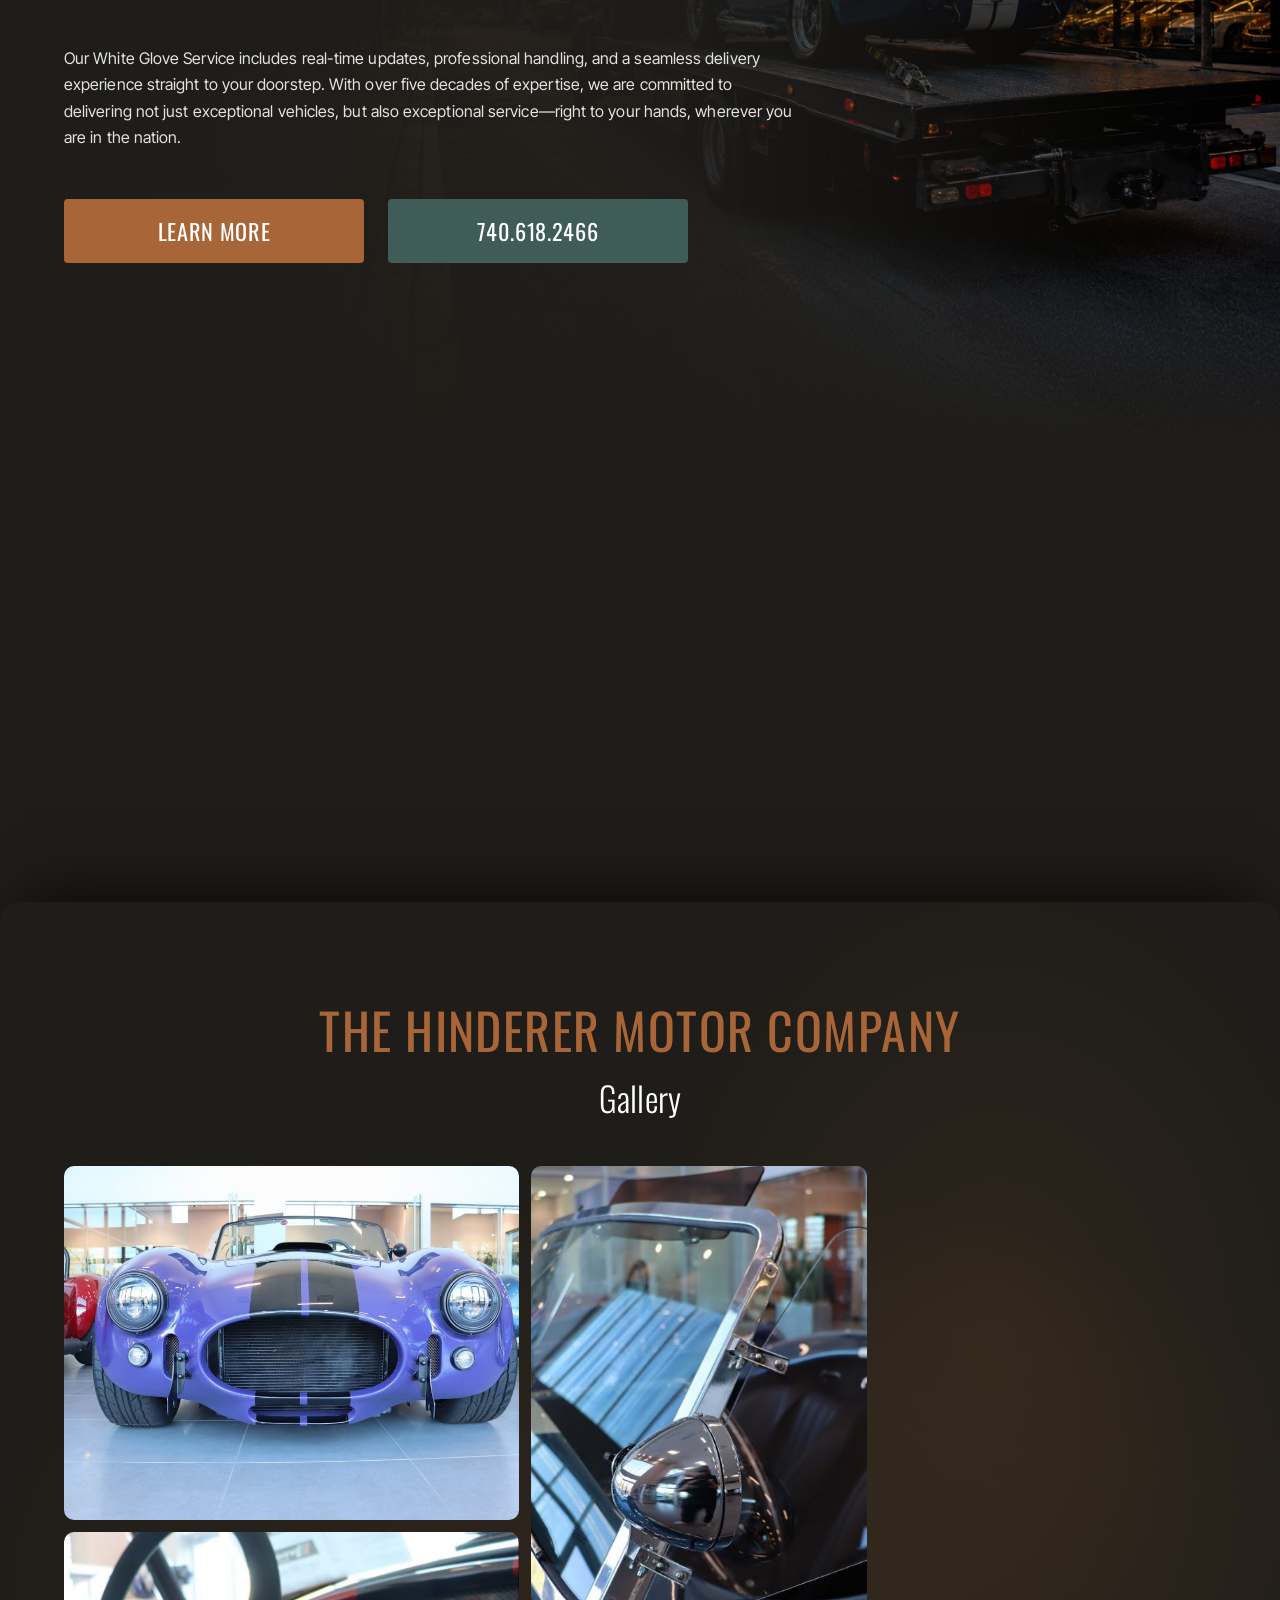
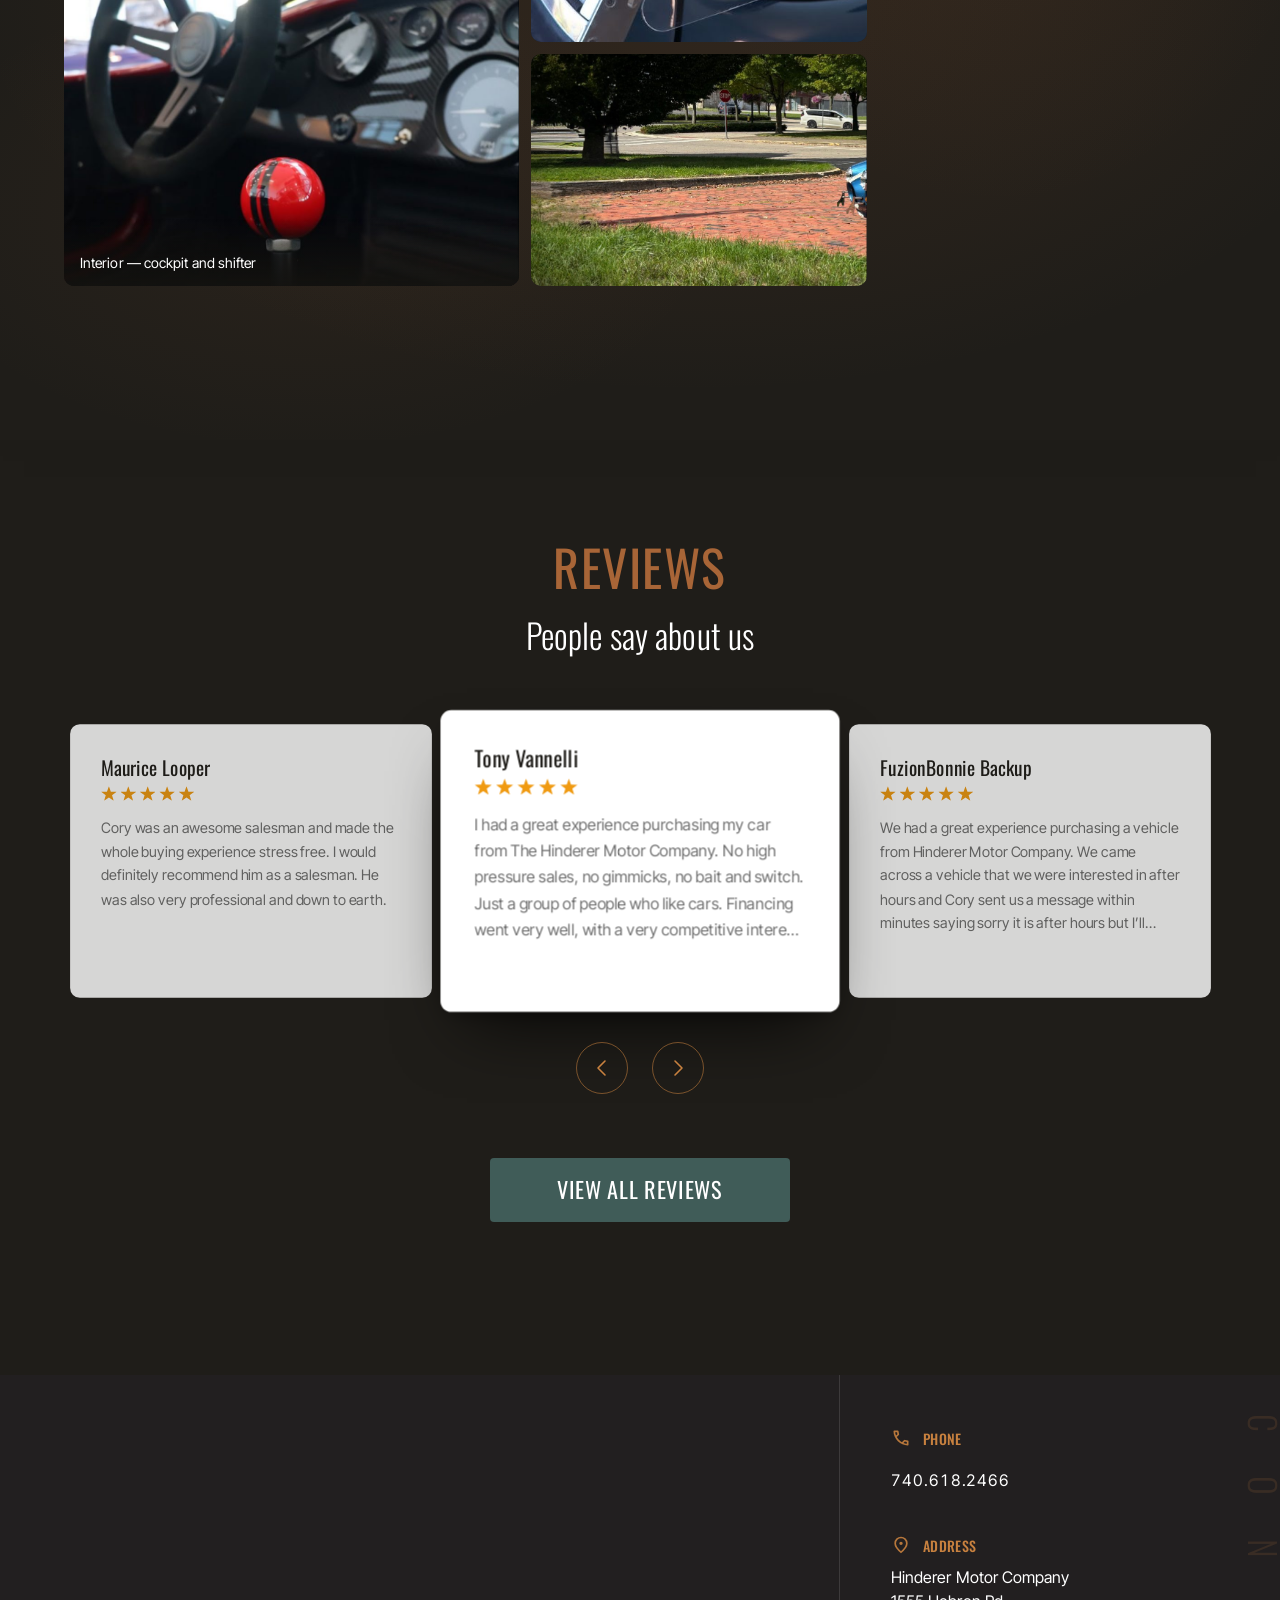
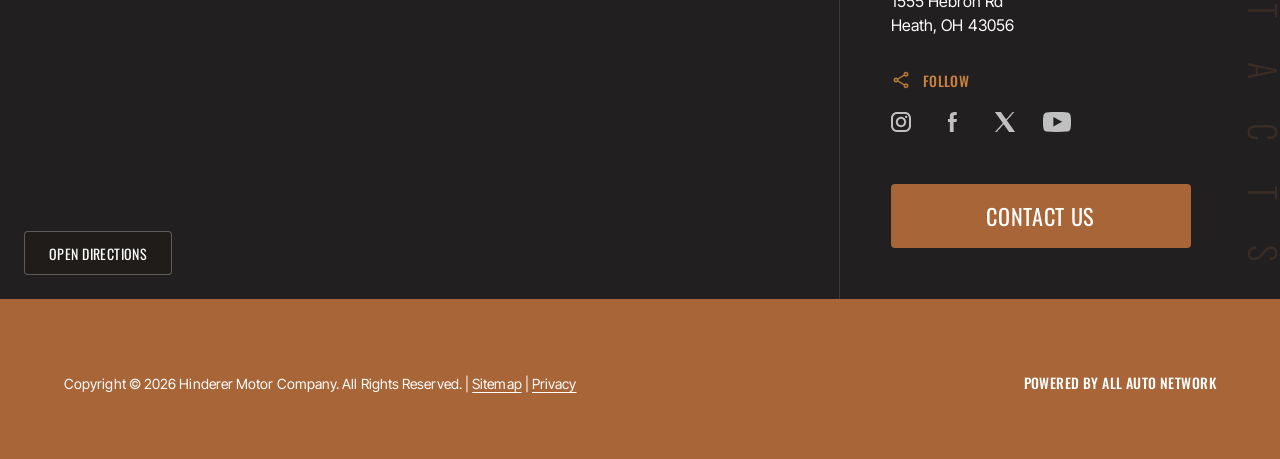
==== commit 4b5225cb: "Trade In — the eighth page, and one number instead of two processes The old mockup for this page was" ====
--- a/index.html
+++ b/index.html
@@ -74,7 +74,7 @@
              anyone using a screen reader. -->
         <li><a class="site-nav__link" href="inventory.html">Inventory</a></li>
         <li><a class="site-nav__link" href="build.html">Build</a></li>
-        <li><a class="site-nav__link" href="#trade">Trade In</a></li>
+        <li><a class="site-nav__link" href="trade-in.html">Trade In</a></li>
         <!-- A disclosure, not a link: the destination the link used to have is
              the first item inside it, so nothing is lost. Closed state and open
              state are expressed ONLY through aria-expanded — the stylesheet
@@ -818,7 +818,7 @@
                       <img src="assets/icons/star.svg" alt="" aria-hidden="true" width="18" height="18">
                     </p>
                     <p class="review__body">
-                      We had a great experience purchasing a vehicle from Luxury Motor Car Company.
+                      We had a great experience purchasing a vehicle from Hinderer Motor Company.
                       We came across a vehicle that we were interested in after hours and Cory sent us
                       a message within minutes saying sorry it is after hours but I’ll reach out to you
                       in the morning — and that he did! We showed up at the lot, took the car for a
--- a/assets/css/main.css
+++ b/assets/css/main.css
@@ -1890,6 +1890,12 @@
   display: grid;
   gap: var(--space-8);
   align-items: start;
+  /* `clip` for the reason .about-open, .contact-open and .who all carry it: the
+     media enters on [data-rise="right"], which starts it 44px to the trailing
+     side, and at 320–390px that hangs past the viewport and gives the page a
+     horizontal scrollbar until it lands. `clip` cuts it without making the band
+     a scroll container, which `hidden` would. */
+  overflow-x: clip;
 }
 
 @media (min-width: 62rem) {
@@ -2935,7 +2941,7 @@
 /* Inside the bone panel every ink flips. --ink-muted is 4.32:1 on bone and
    fails, so the label takes full ink and is separated from its value by size,
    weight and register instead of by tone. */
-:is(.facets, .vdp-panel, .contact-form) .field__label { color: var(--ink-inverse); }
+:is(.facets, .vdp-panel, .contact-form, .offer) .field__label { color: var(--ink-inverse); }
 
 /* The same flip for the three text components that also appear on bone. --ink
    is white and disappears here; --ink-muted measures 4.32:1 on #f2efe9 and
@@ -2943,7 +2949,7 @@
    register instead of by tone — the same answer the label above takes, for the
    same reason. Written as one rule because a panel that inverts three of its
    four inks is the half-converted surface the .facets note warns about. */
-:is(.facets, .vdp-panel, .contact-form) :is(.lead, .body-muted, .section-sub) {
+:is(.facets, .vdp-panel, .contact-form, .offer) :is(.lead, .body-muted, .section-sub) {
   color: var(--ink-inverse);
 }
 
@@ -2971,19 +2977,19 @@
    renamed, and the configurator's whole enquiry form fell back to the dark-
    ground rules: white ink and a 4%-white field, both invisible on cream. Any
    bone surface joins this list; nothing else needs to know. */
-:is(.facets, .vdp-panel, .contact-form) .control {
+:is(.facets, .vdp-panel, .contact-form, .offer) .control {
   background: var(--bg-card-plain);
   border-color: var(--rule-inverse-strong);
   color: var(--ink-inverse);
 }
-:is(.facets, .vdp-panel, .contact-form) .control::placeholder { color: var(--ink-card); }   /* 4.95:1 on white */
-:is(.facets, .vdp-panel, .contact-form) .control:hover { border-color: var(--ink-inverse); }
-:is(.facets, .vdp-panel, .contact-form) .control:focus-visible {
+:is(.facets, .vdp-panel, .contact-form, .offer) .control::placeholder { color: var(--ink-card); }   /* 4.95:1 on white */
+:is(.facets, .vdp-panel, .contact-form, .offer) .control:hover { border-color: var(--ink-inverse); }
+:is(.facets, .vdp-panel, .contact-form, .offer) .control:focus-visible {
   outline-color: var(--ink-inverse);
   border-color: var(--ink-inverse);
 }
-:is(.facets, .vdp-panel, .contact-form) select.control option { background: var(--bg-card-plain); color: var(--ink-inverse); }
-:is(.facets, .vdp-panel, .contact-form) .select::after { background: var(--ink-inverse); }
+:is(.facets, .vdp-panel, .contact-form, .offer) select.control option { background: var(--bg-card-plain); color: var(--ink-inverse); }
+:is(.facets, .vdp-panel, .contact-form, .offer) .select::after { background: var(--ink-inverse); }
 .facets .range { --rail: var(--rule-inverse-strong); --knob-ink: var(--ink-inverse); }
 .control:hover { border-color: var(--ink); }
 .control:focus-visible {
@@ -5721,6 +5727,157 @@
 
 
 /* =========================================================================
+   15k. TRADE IN (trade-in.html)
+
+   The page has one job and it is a number: four answers and the visitor knows
+   what the car is worth. So the offer bar is the dominant — bone, full content
+   width, four fields in a row — and everything below it is what happens once
+   that offer is accepted.
+
+   NO TYPE ON THE PHOTOGRAPH HERE, and that is measured rather than preferred.
+   The about and contact bands stand their heads on their pictures because those
+   frames have a quiet region to stand in; this one has none — mean L=0.148 with
+   15.9% of the frame above L=0.35 and no quarter under 10%. Flooring it for a
+   copper title would take a scrim at 0.94 across the whole picture, which is a
+   dark rectangle where a photograph used to be. So the head takes the page's own
+   ground and the picture keeps its light beside it.
+   ========================================================================= */
+
+/* ---- the offer bar ------------------------------------------------------
+   The same bone surface as .facets, .vdp-panel and .contact-form, and it joins
+   the inversion group in 15c for the same one-line cost. Wide rather than tall
+   because four short answers read as one question in a row and as an
+   interrogation in a column. */
+.offer {
+  padding: clamp(var(--space-5), 2.5vw, var(--space-6));
+  border-radius: var(--radius-3);
+  background: var(--bg-card);
+  color: var(--ink-inverse);
+}
+
+.offer__fields {
+  display: grid;
+  gap: var(--space-4);
+}
+
+@media (min-width: 48rem) {
+  .offer__fields { grid-template-columns: repeat(2, minmax(0, 1fr)); }
+}
+
+@media (min-width: 62rem) {
+  /* Four across, and the action sits in the row with them rather than under it:
+     the bar is one instrument, and a button on its own line reads as a second
+     step that does not exist. `auto` on the last track so the control keeps its
+     own width instead of being stretched to a quarter of the bar. */
+  .offer__fields {
+    grid-template-columns: repeat(4, minmax(0, 1fr)) auto;
+    gap: var(--space-5);
+    align-items: end;
+  }
+}
+
+/* The control is the row's last cell, so it has to sit on the controls' own
+   baseline rather than on the labels'. Its height is the control height, not
+   the button height the rest of the site uses — a 64px button beside a 44px
+   select is a row that does not line up. */
+.offer__action {
+  min-block-size: 44px;
+  padding-block: 0;
+  white-space: nowrap;
+}
+
+.offer__note {
+  margin-block-start: var(--space-4);
+  font-size: var(--text-xs);
+  color: var(--ink-card);
+}
+
+
+/* ---- recently purchased -------------------------------------------------
+   Four photographs, no captions. They are evidence that cars actually get
+   bought here, and a caption on each would make them read as inventory — which
+   is the opposite claim. */
+.recent {
+  display: grid;
+  gap: var(--space-5);
+  grid-template-columns: repeat(2, minmax(0, 1fr));
+}
+@media (min-width: 62rem) {
+  .recent { grid-template-columns: repeat(4, minmax(0, 1fr)); gap: var(--space-6); }
+}
+
+.recent__item {
+  border-radius: var(--radius-3);
+  overflow: hidden;
+  background: var(--bg-raised);
+}
+.recent__item img {
+  display: block;
+  inline-size: 100%;
+  block-size: 100%;
+  aspect-ratio: 1 / 1;
+  object-fit: cover;
+}
+
+
+/* ---- FAQ ----------------------------------------------------------------
+   A <details> each, so every answer is in the document with no script: with JS
+   off the page still answers the questions, and a search engine reads all of
+   them. The separator is a hairline under each row rather than a box around it,
+   because these are one list read in order — the same reason .spec-list is
+   ruled and not carded. */
+.faq { border-block-start: 1px solid var(--rule); }
+
+.faq__item { border-block-end: 1px solid var(--rule); }
+
+.faq__q {
+  display: flex;
+  align-items: center;
+  justify-content: space-between;
+  gap: var(--space-5);
+  /* The whole row is the target, and it clears the 44px floor by construction:
+     24px of padding above and below a line of body text. */
+  padding-block: var(--space-5);
+  font-size: var(--text-lead);
+  line-height: var(--lh-tight);
+  color: var(--ink);
+  cursor: pointer;
+  list-style: none;
+  transition: color var(--dur-1) var(--ease-out);
+}
+.faq__q::-webkit-details-marker { display: none; }
+.faq__q:hover { color: var(--accent-ink); }
+.faq__q:focus-visible { outline: 2px solid var(--focus); outline-offset: 2px; }
+
+/* The same clip-path chevron the select and the nav disclosure draw, so the
+   page has one caret rather than three that nearly match. It rotates to point
+   up when the row is open — state stated by direction, not only by position. */
+.faq__caret {
+  flex: 0 0 auto;
+  inline-size: 16px;
+  block-size: 16px;
+  background: var(--ink-muted);
+  clip-path: polygon(50% 72%, 6% 26%, 18% 14%, 50% 46%, 82% 14%, 94% 26%);
+  transition: rotate var(--dur-2) var(--ease-out), background-color var(--dur-1) var(--ease-out);
+}
+.faq__item[open] .faq__caret { rotate: 180deg; background: var(--accent-ink); }
+
+.faq__a {
+  padding-block-end: var(--space-6);
+  max-inline-size: var(--measure);
+  color: var(--ink-quiet);
+}
+.faq__a p + p { margin-block-start: var(--space-4); }
+/* A numbered answer is a sequence, so it is an <ol> and reads as one. */
+.faq__a ol { margin: 0; padding-inline-start: var(--space-5); }
+.faq__a li + li { margin-block-start: var(--space-3); }
+
+@media (prefers-reduced-motion: reduce) {
+  .faq__caret { transition: none; }
+}
+
+
+/* =========================================================================
    16. UTILITIES — the only place a one-off adjustment is allowed, and every
    value still resolves to a token.
    ========================================================================= */
